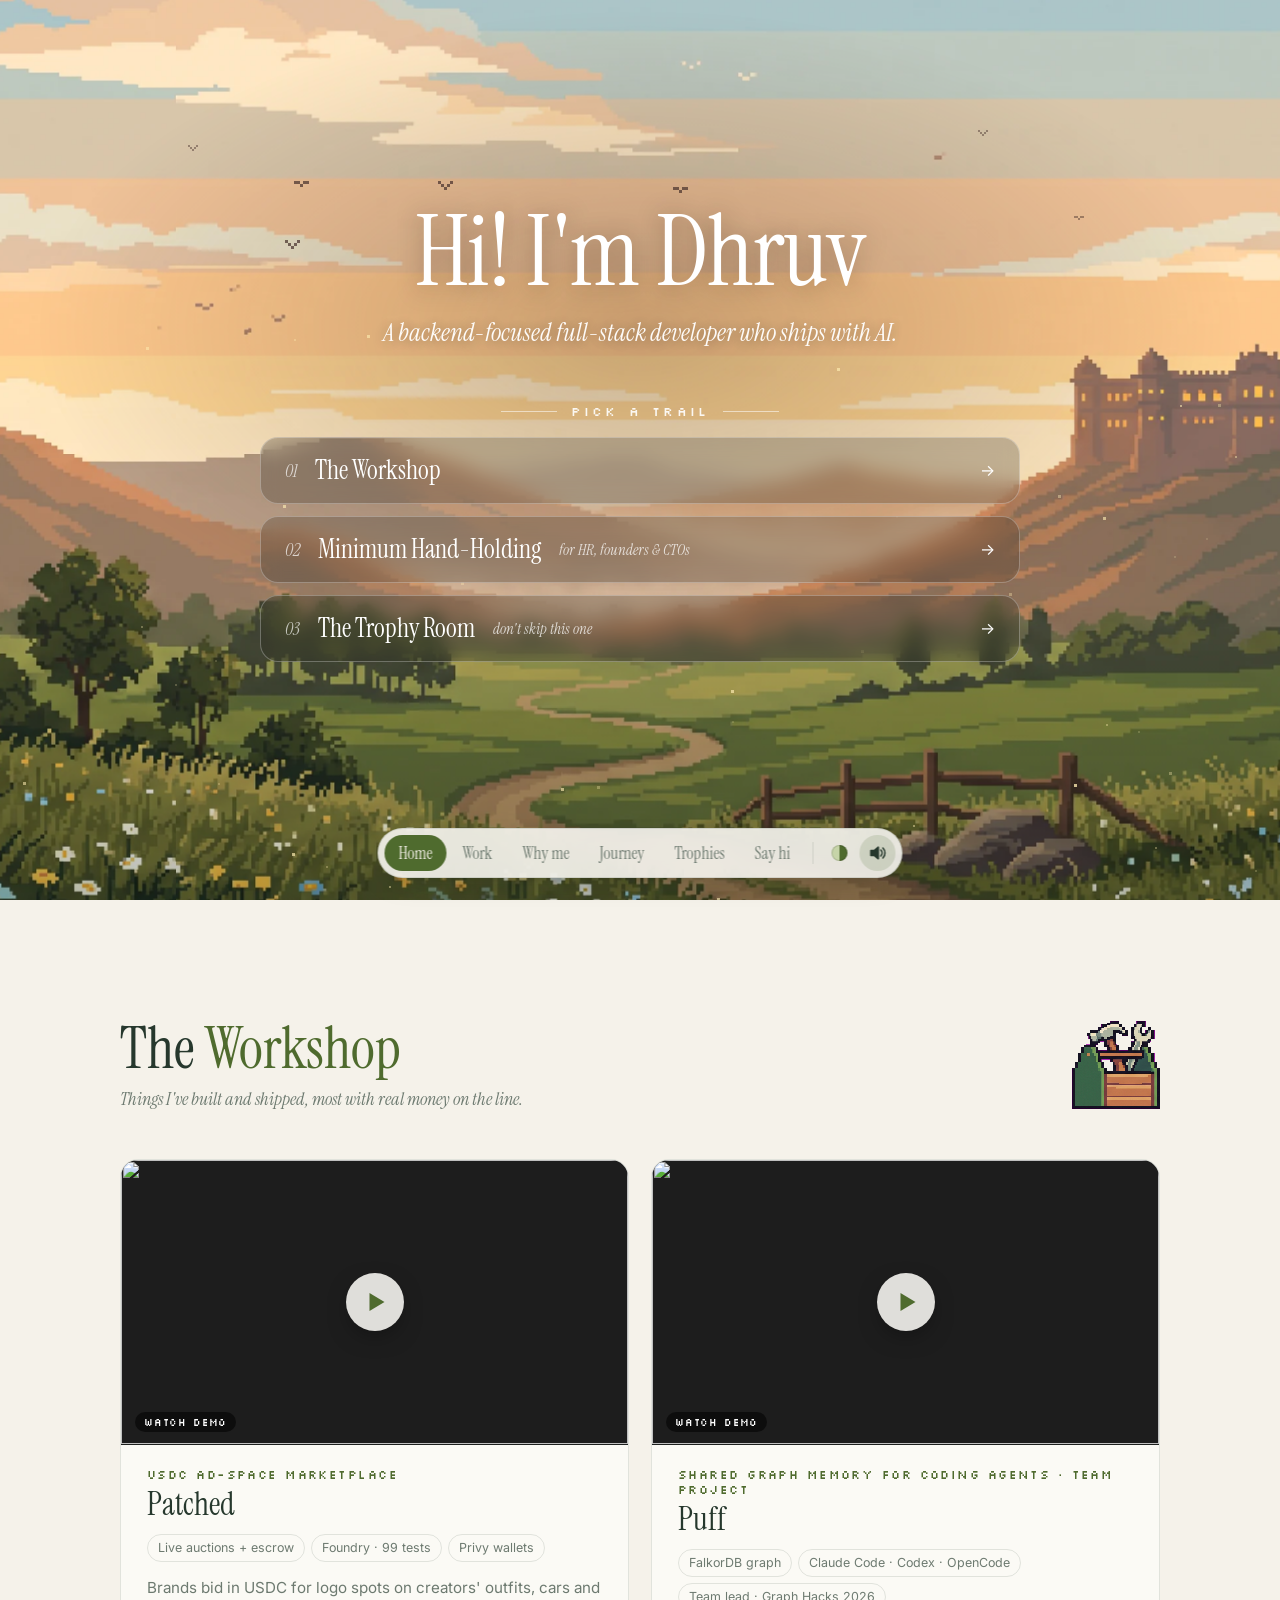
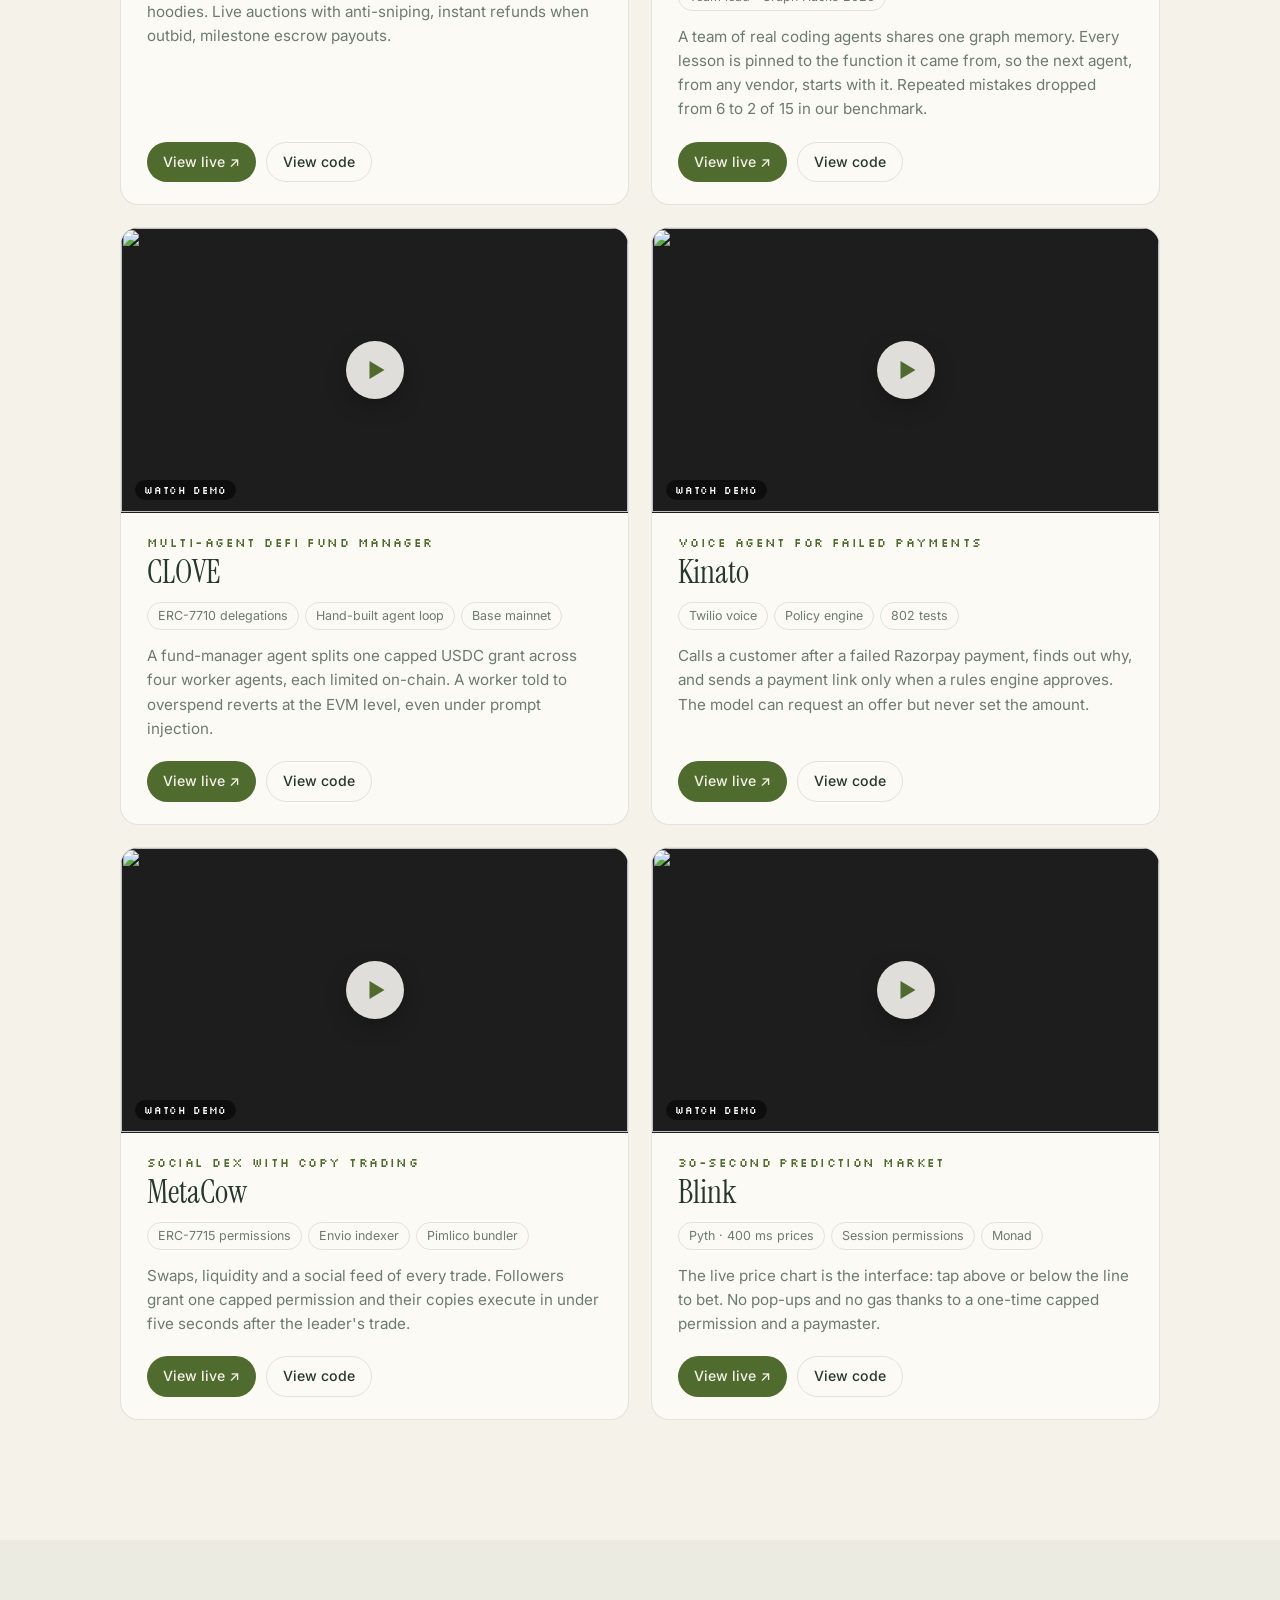
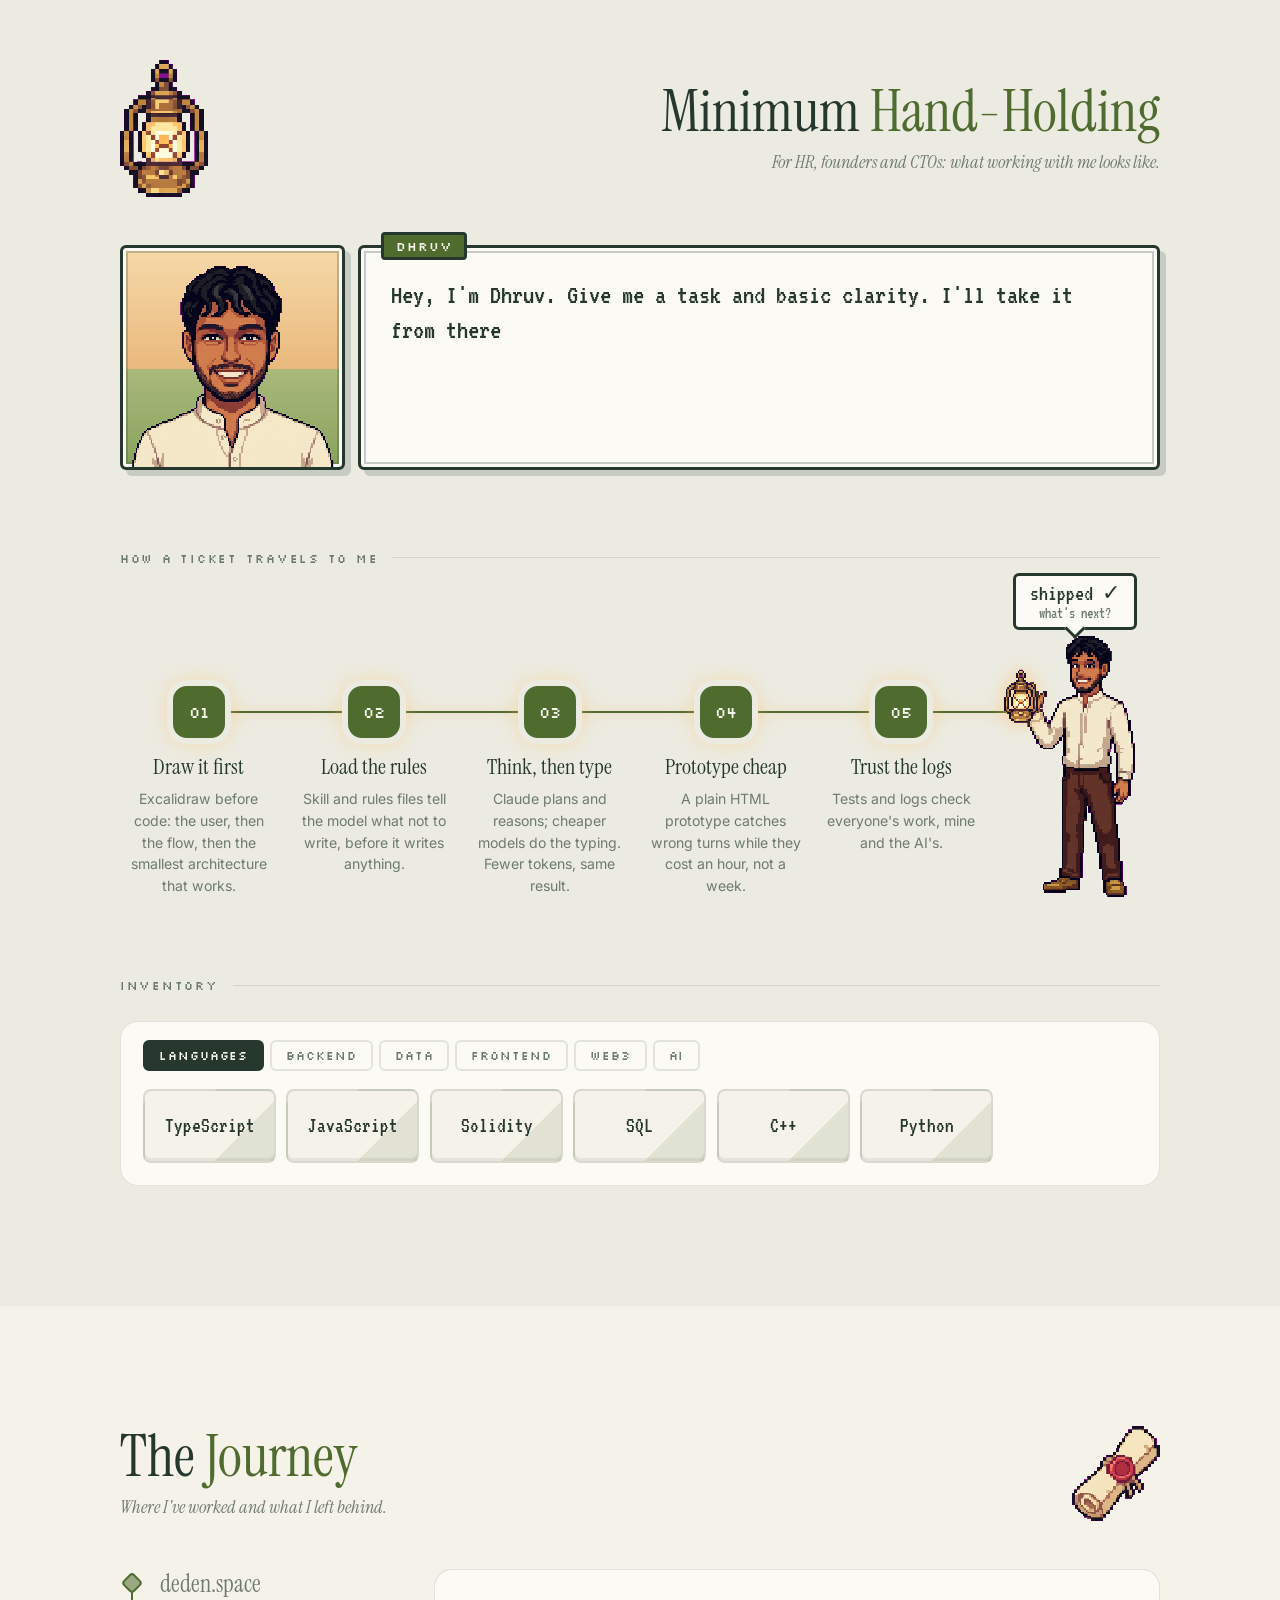
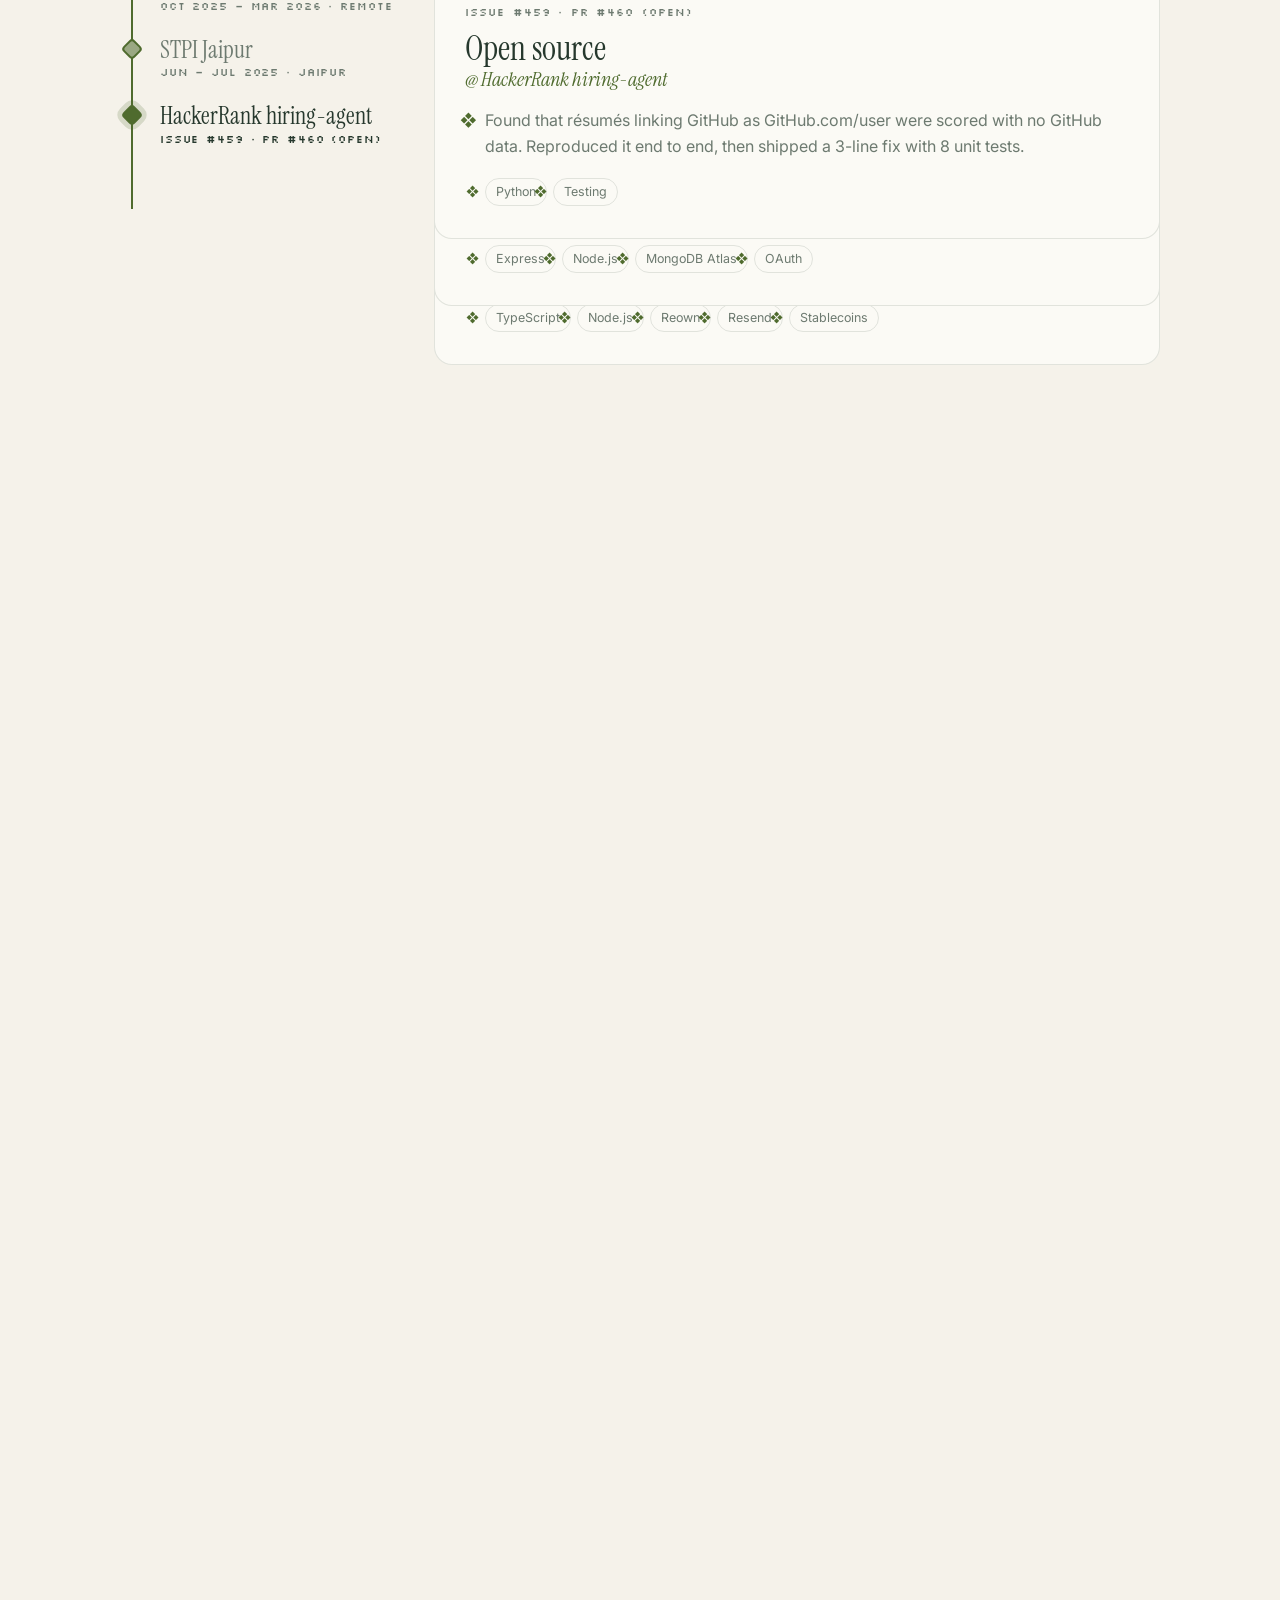
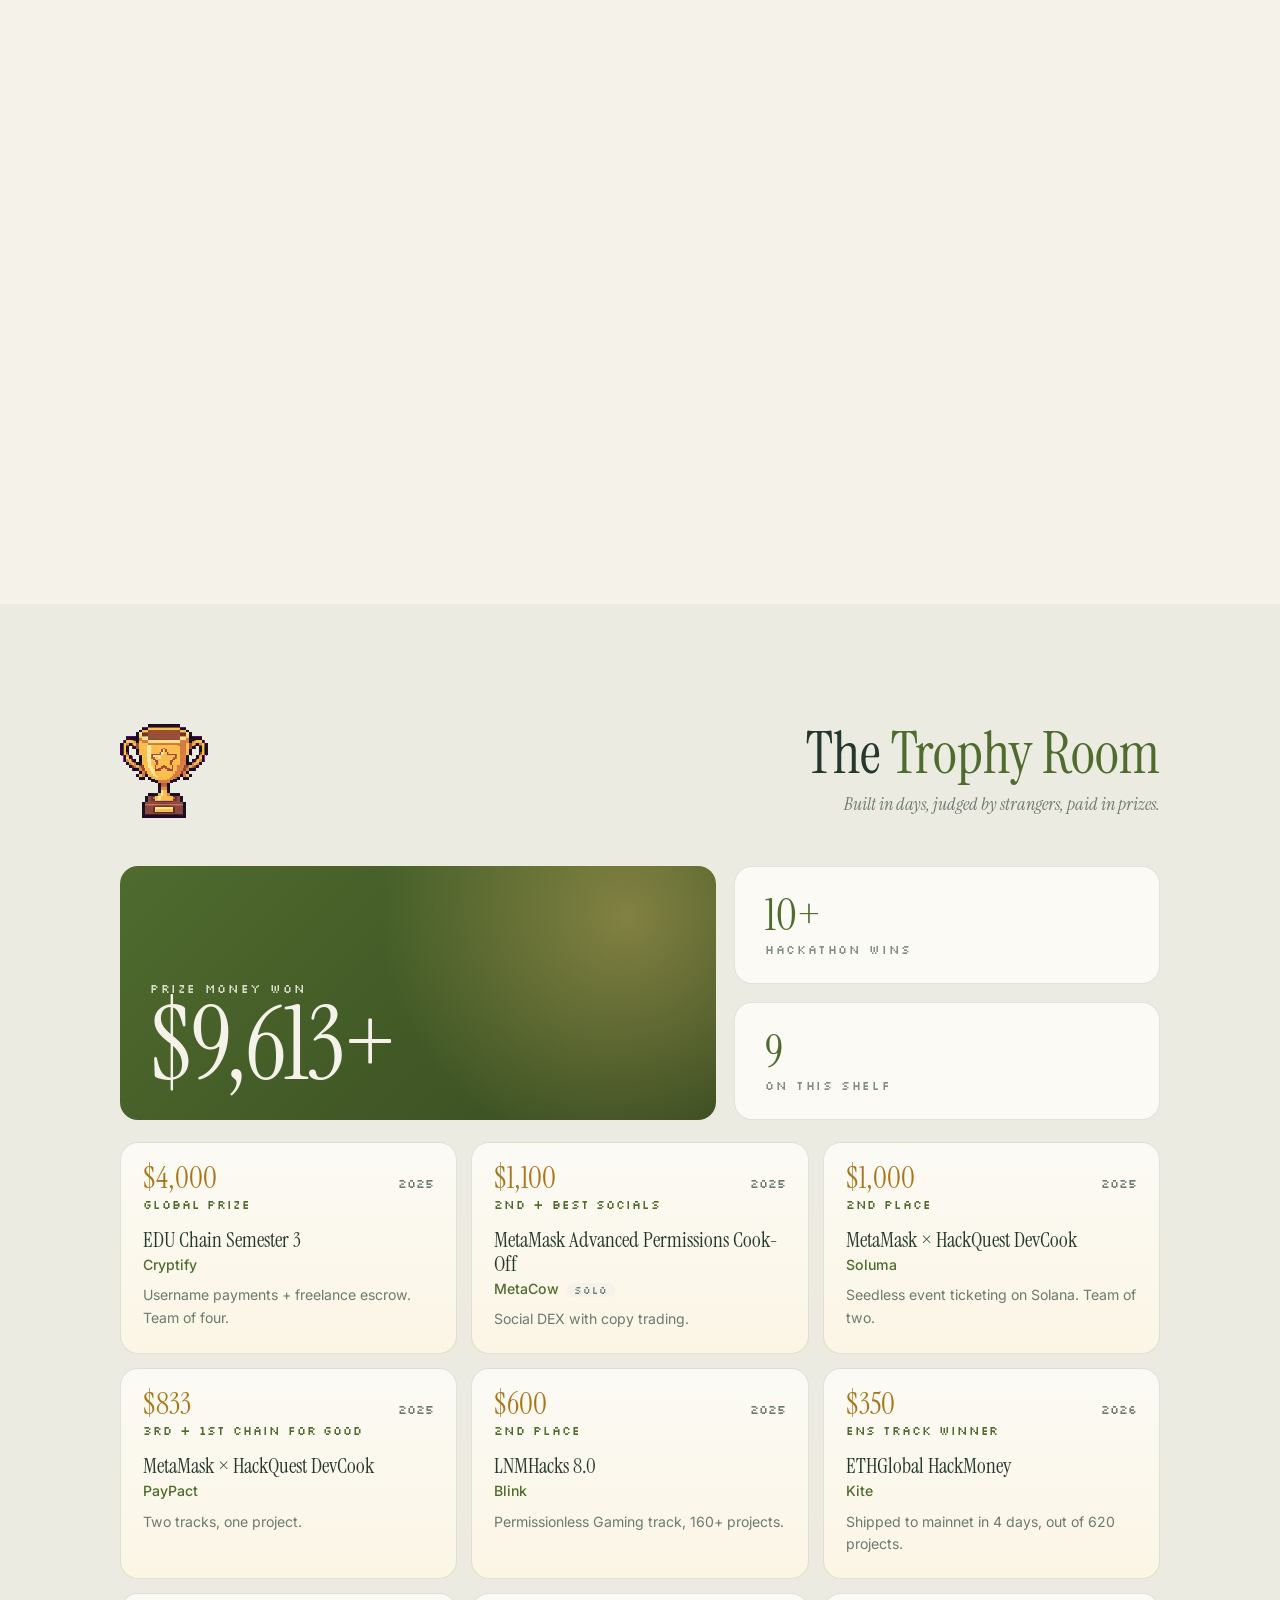
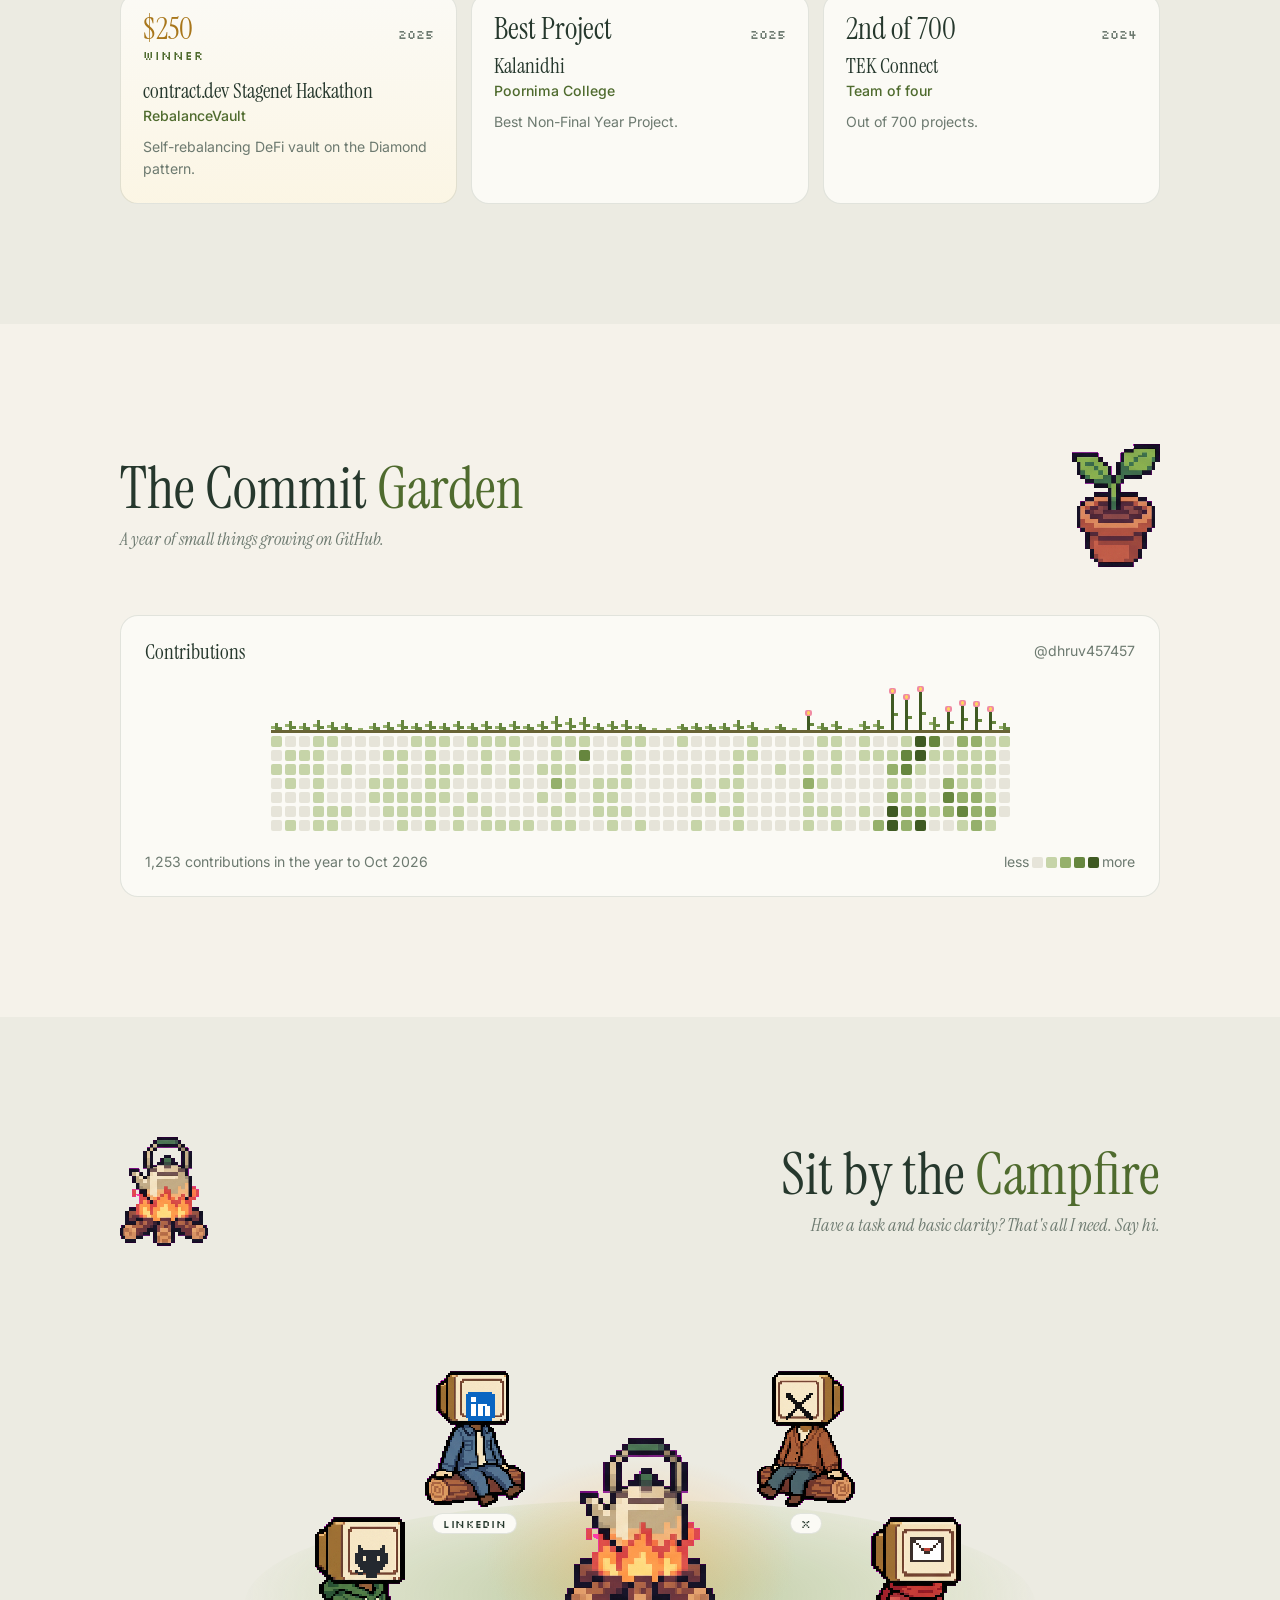
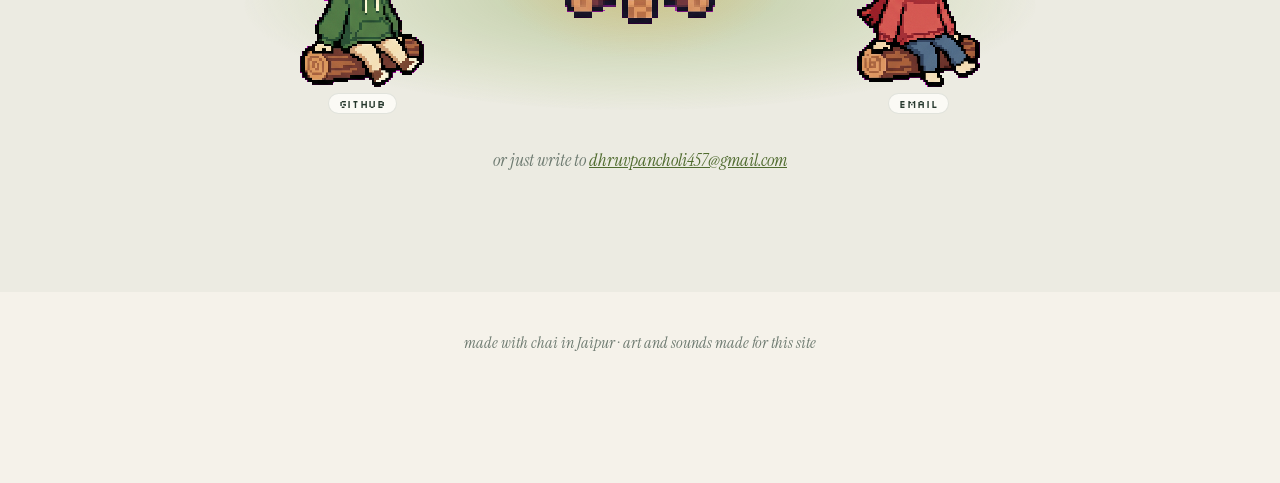
==== site/index.html @ bfba3730 "Add pixel-art portfolio site and asset tools A single-page portfolio in plain HTML, CSS and JS (no b" ====
<!doctype html>
<html lang="en" data-theme="meadow">
<head>
  <meta charset="utf-8">
  <meta name="viewport" content="width=device-width, initial-scale=1">
  <title>Dhruv Pancholi · Full Stack Developer</title>
  <meta name="description" content="Dhruv Pancholi, a backend-focused full-stack developer who ships with AI.">
  <meta name="theme-color" content="#f5f2ea">
  <link rel="icon" type="image/png" href="assets/favicon.png">
  <link rel="apple-touch-icon" href="assets/apple-touch-icon.png">

  <!-- Link previews (LinkedIn, X, WhatsApp, Slack).
       Once the site has its domain, make og:image and og:url full addresses, e.g.
       https://your-domain/assets/og.jpg: LinkedIn and X ignore relative paths. -->
  <meta property="og:type" content="website">
  <meta property="og:title" content="Dhruv Pancholi · Full Stack Developer">
  <meta property="og:description" content="Backend-focused, ships with AI, needs minimum hand-holding. 10+ hackathon wins.">
  <meta property="og:image" content="assets/og.jpg">
  <meta property="og:image:width" content="1200">
  <meta property="og:image:height" content="630">
  <meta property="og:image:alt" content="A pixel-art valley at sunset with a Jaipur hill fort">
  <meta name="twitter:card" content="summary_large_image">
  <meta name="twitter:site" content="@dhruvpanch0li">
  <meta name="twitter:title" content="Dhruv Pancholi · Full Stack Developer">
  <meta name="twitter:description" content="Backend-focused, ships with AI, needs minimum hand-holding. 10+ hackathon wins.">
  <meta name="twitter:image" content="assets/og.jpg">
  <link rel="preconnect" href="https://fonts.googleapis.com">
  <link rel="preconnect" href="https://fonts.gstatic.com" crossorigin>
  <link rel="stylesheet" href="https://fonts.googleapis.com/css2?family=Instrument+Serif:ital@0;1&family=Inter:wght@400;500;600&family=Silkscreen&family=VT323&display=swap">
  <link rel="stylesheet" href="style.css">
</head>
<body>
  <!-- ============ Hero ============ -->
  <header class="hero" id="home">
    <div class="hero-art" id="hero-art"></div>
    <canvas class="pollen" id="pollen" aria-hidden="true"></canvas>
    <div class="hero-inner">
      <h1 class="hero-title">Hi! I'm <span id="hero-name"></span></h1>
      <p class="hero-sub" id="hero-sub"></p>
      <p class="trail-label"><span></span>pick a trail<span></span></p>
      <nav class="trails" aria-label="Sections">
        <a class="trail" href="#workshop"><em>01</em><strong>The Workshop</strong><i aria-hidden="true">→</i></a>
        <a class="trail" href="#lantern"><em>02</em><strong>Minimum Hand-Holding</strong><small>for HR, founders &amp; CTOs</small><i aria-hidden="true">→</i></a>
        <a class="trail" href="#trophies"><em>03</em><strong>The Trophy Room</strong><small>don't skip this one</small><i aria-hidden="true">→</i></a>
      </nav>
    </div>
  </header>

  <main>
    <!-- ============ Projects ============ -->
    <section class="section" id="workshop">
      <div class="section-head">
        <div><h2>The <span>Workshop</span></h2><p>Things I've built and shipped, most with real money on the line.</p></div>
        <img class="pixel-icon" src="assets/icon-toolbox.png" alt="" width="96" height="96">
      </div>
      <div class="projects" id="projects"></div>
    </section>

    <!-- ============ Why me: minimum hand-holding ============ -->
    <section class="section alt" id="lantern">
      <div class="section-head flip">
        <div><h2>Minimum <span>Hand-Holding</span></h2><p>For HR, founders and CTOs: what working with me looks like.</p></div>
        <img class="pixel-icon" src="assets/icon-lantern.png" alt="" width="96" height="96">
      </div>

      <!-- An RPG-style conversation: pick who you are, I answer -->
      <div class="rpg reveal" id="rpg">
        <div class="rpg-portrait"><img src="assets/me-portrait.png" alt="Pixel-art Dhruv, smiling" width="360" height="360"></div>
        <div class="rpg-box" id="rpg-box">
          <span class="rpg-name">Dhruv</span>
          <!-- The visible text types out letter by letter, so screen readers skip it
               and hear the finished line once, from the hidden copy below -->
          <p class="rpg-text" id="rpg-text" aria-hidden="true"></p>
          <p class="sr-only" id="rpg-said" aria-live="polite"></p>
          <div class="rpg-choices" id="rpg-choices" role="group" aria-label="Who's asking?"></div>
          <span class="rpg-next" aria-hidden="true">▼</span>
        </div>
      </div>

      <h3 class="sub-head reveal">How a ticket travels to me</h3>
      <div class="walk reveal" id="trail">
        <div class="walk-path">
          <div class="trail-line"><span class="trail-fill"></span></div>
          <img class="trail-lantern" src="assets/icon-lantern.png" alt="" width="40" height="62">
          <ol class="workflow" id="workflow"></ol>
        </div>
        <div class="walk-end">
          <span class="walk-say">shipped ✓<small>what's next?</small></span>
          <img src="assets/me-full.png" alt="Pixel-art Dhruv waving" width="148" height="320">
        </div>
      </div>

      <h3 class="sub-head reveal">Inventory</h3>
      <div class="inventory card reveal">
        <div class="inv-tabs" id="inv-tabs" role="tablist" aria-label="Skill groups"></div>
        <ul class="inv-grid" id="inv-grid" role="tabpanel"></ul>
      </div>
    </section>

    <!-- ============ Experience ============ -->
    <section class="section" id="journey">
      <div class="section-head">
        <div><h2>The <span>Journey</span></h2><p>Where I've worked and what I left behind.</p></div>
        <img class="pixel-icon" src="assets/icon-map.png" alt="" width="96" height="96">
      </div>
      <div class="jr" id="jr">
        <div class="jr-sticky">
          <div class="jr-rail"><span class="jr-rail-fill"></span></div>
          <div class="jr-steps" id="jr-steps"></div>
          <div class="jr-panels" id="jr-panels"></div>
        </div>
      </div>
    </section>

    <!-- ============ Achievements ============ -->
    <section class="section alt" id="trophies">
      <div class="section-head flip">
        <div><h2>The <span>Trophy Room</span></h2><p>Built in days, judged by strangers, paid in prizes.</p></div>
        <img class="pixel-icon" src="assets/icon-trophy.png" alt="" width="96" height="96">
      </div>

      <div class="loot reveal" id="loot">
        <div class="loot-main">
          <small>prize money won</small>
          <strong>$<span id="loot-total">0</span>+</strong>
        </div>
        <div class="loot-side">
          <div><strong><span id="loot-wins">0</span>+</strong><small>hackathon wins</small></div>
          <div><strong id="loot-shown">0</strong><small>on this shelf</small></div>
        </div>
      </div>

      <ul class="trophies" id="trophy-list"></ul>
    </section>

    <!-- ============ GitHub ============ -->
    <section class="section" id="garden">
      <div class="section-head">
        <div><h2>The Commit <span>Garden</span></h2><p>A year of small things growing on GitHub.</p></div>
        <img class="pixel-icon" src="assets/icon-sprout.png" alt="" width="96" height="96">
      </div>
      <div class="garden card">
        <div class="garden-top">
          <span>Contributions</span>
          <a id="gh-handle" target="_blank" rel="noopener"></a>
        </div>
        <div class="garden-scroll">
          <div class="garden-bed">
            <!-- one little plant per week, as tall as that week's commits -->
            <div class="garden-plants" id="garden-plants" aria-hidden="true"></div>
            <div class="garden-grid" id="garden-grid" role="img" aria-label="GitHub contribution graph"></div>
          </div>
        </div>
        <div class="garden-foot">
          <span id="garden-total">loading the garden…</span>
          <span class="legend">less <i data-l="0"></i><i data-l="1"></i><i data-l="2"></i><i data-l="3"></i><i data-l="4"></i> more</span>
        </div>
      </div>
    </section>

    <!-- ============ Contact ============ -->
    <section class="section alt" id="campfire">
      <div class="section-head flip">
        <div><h2>Sit by the <span>Campfire</span></h2><p>Have a task and basic clarity? That's all I need. Say hi.</p></div>
        <img class="pixel-icon" src="assets/icon-campfire.png" alt="" width="96" height="96">
      </div>
      <div class="camp" id="camp">
        <div class="camp-ground" aria-hidden="true"></div>
        <div class="fire" aria-hidden="true">
          <span class="fire-glow"></span>
          <img src="assets/icon-campfire.png" alt="">
          <span class="ember"></span><span class="ember"></span><span class="ember"></span><span class="ember"></span>
        </div>
      </div>
      <p class="camp-mail">or just write to <a id="mail-link"></a></p>
    </section>

    <footer class="footer">made with chai in Jaipur · art and sounds made for this site</footer>
  </main>

  <!-- ============ Floating pill nav ============ -->
  <nav class="dock" aria-label="Quick navigation">
    <a href="#home" data-sec="home">Home</a>
    <a href="#workshop" data-sec="workshop">Work</a>
    <a href="#lantern" data-sec="lantern">Why me</a>
    <a href="#journey" data-sec="journey">Journey</a>
    <a href="#trophies" data-sec="trophies">Trophies</a>
    <a href="#campfire" data-sec="campfire">Say hi</a>
    <span class="dock-sep"></span>
    <button class="dock-btn theme" id="theme-btn" type="button" aria-label="Change colours"><span></span></button>
    <button class="dock-btn music" id="music-btn" type="button" aria-pressed="true" aria-label="Mute background sound">
      <svg viewBox="0 0 24 24" aria-hidden="true">
        <path class="spk" d="M4 9h4l5-4v14l-5-4H4z"/>
        <path class="wave" d="M16 8.5a5 5 0 0 1 0 7M18.5 6a8.5 8.5 0 0 1 0 12"/>
        <path class="mute" d="M16 9l6 6M22 9l-6 6"/>
      </svg>
    </button>
  </nav>

  <!-- Video player for project demos -->
  <dialog class="player" id="player" aria-label="Project demo video">
    <div class="player-frame"><iframe id="player-iframe" title="Project demo" allow="autoplay; encrypted-media; picture-in-picture" allowfullscreen></iframe></div>
    <form method="dialog"><button class="player-close" aria-label="Close video">close ✕</button></form>
  </dialog>

  <script src="data.js"></script>
  <script src="main.js"></script>
</body>
</html>
---- site/style.css ----
/* ---------- Themes (pick with the swatch in the dock) ---------- */
:root, [data-theme="meadow"] {
  --bg: #f5f2ea;
  --bg-alt: #ecebe2;
  --card: #fbfaf5;
  --ink: #26382d;
  --muted: #6d7a70;
  --accent: #4f6b2e;
  --accent-ink: #f5f2ea;
  --line: rgb(38 56 45 / .12);
  --g0: #e6e4d9; --g1: #c6d4a8; --g2: #95b06b; --g3: #66863e; --g4: #3f5a22;
}
[data-theme="pinkcity"] {
  --bg: #f7f0eb;
  --bg-alt: #f0e4dd;
  --card: #fcf8f5;
  --ink: #3b2a2c;
  --muted: #86706f;
  --accent: #b9566c;
  --accent-ink: #fbf3ef;
  --line: rgb(59 42 44 / .12);
  --g0: #ece0da; --g1: #ebbcc4; --g2: #d98a99; --g3: #b9566c; --g4: #7f3445;
}
[data-theme="lake"] {
  --bg: #f1f3ef;
  --bg-alt: #e4e9e6;
  --card: #f9fbf9;
  --ink: #21323a;
  --muted: #687880;
  --accent: #2f6f86;
  --accent-ink: #eef4f5;
  --line: rgb(33 50 58 / .12);
  --g0: #dde4e2; --g1: #b5d3d9; --g2: #7fb1bd; --g3: #43879a; --g4: #24576a;
}

:root {
  --serif: "Instrument Serif", Georgia, serif;
  --sans: "Inter", system-ui, sans-serif;
  --pixel: "Silkscreen", ui-monospace, monospace;
  --radius: 18px;
}

* { box-sizing: border-box; }
html { scroll-behavior: smooth; }
body {
  margin: 0;
  background: var(--bg);
  color: var(--ink);
  font-family: var(--sans);
  font-size: 16px;
  line-height: 1.6;
  transition: background .5s, color .5s;
}
a { color: inherit; }
img.pixel-icon, .hero-art { image-rendering: pixelated; }
:focus-visible { outline: 2px solid var(--accent); outline-offset: 3px; border-radius: 6px; }
/* Read by screen readers, invisible on screen */
.sr-only { position: absolute; width: 1px; height: 1px; margin: -1px; padding: 0; overflow: hidden; clip: rect(0 0 0 0); white-space: nowrap; border: 0; }

/* ---------- Hero ---------- */
.hero {
  position: relative;
  min-height: 100svh;
  display: grid;
  place-items: center;
  overflow: hidden;
  color: #fff;
}
.hero-art {
  position: absolute;
  inset: -4%;
  background: url("assets/hero.webp") center 60% / cover no-repeat;
  transform: scale(1.04);
  will-change: transform;
}
.hero-art::after { /* soft wash so the words read over the sky */
  content: "";
  position: absolute;
  inset: 0;
  background:
    radial-gradient(ellipse 60% 45% at 50% 38%, rgb(60 40 30 / .28), transparent 70%),
    linear-gradient(transparent 65%, rgb(20 30 20 / .35));
}
.pollen { position: absolute; inset: 0; width: 100%; height: 100%; pointer-events: none; }
.hero-inner {
  position: relative;
  width: min(760px, calc(100% - 32px));
  padding: 12vh 0 16vh;
  text-align: center;
}
.hero-title {
  margin: 0;
  font: 400 clamp(3rem, 8vw, 6.2rem)/1 var(--serif);
  letter-spacing: -.01em;
  text-shadow: 0 2px 24px rgb(40 25 15 / .35);
}
.hero-sub {
  margin: .6em 0 0;
  font: italic 400 clamp(1.15rem, 2.2vw, 1.55rem) var(--serif);
  opacity: .95;
  text-shadow: 0 1px 14px rgb(40 25 15 / .4);
}
.trail-label {
  display: flex;
  align-items: center;
  justify-content: center;
  gap: 14px;
  margin: 6vh 0 18px;
  font: 400 .8rem var(--pixel);
  letter-spacing: .25em;
  text-transform: uppercase;
  opacity: .9;
}
.trail-label span { width: 56px; height: 1px; background: rgb(255 255 255 / .6); }
.trails { display: grid; gap: 12px; }
.trail {
  position: relative;
  display: flex;
  align-items: center;
  gap: 18px;
  padding: 16px 24px;
  border: 1px solid rgb(255 255 255 / .28);
  border-radius: var(--radius);
  background: rgb(30 30 25 / .22);
  backdrop-filter: blur(10px);
  -webkit-backdrop-filter: blur(10px);
  text-decoration: none;
  text-align: left;
  transition: background .25s, transform .25s, border-color .25s;
}
.trail em { font: italic 1.1rem var(--serif); opacity: .7; }
.trail strong { font: 400 1.6rem var(--serif); }
.trail small { font: italic .95rem var(--serif); opacity: .75; }
.trail i { margin-left: auto; font-style: normal; transition: transform .25s; }
.trail:hover { background: rgb(30 30 25 / .34); border-color: rgb(255 255 255 / .5); transform: translateY(-2px); }
.trail:hover i { transform: translateX(4px); }

/* ---------- Sections ---------- */
main { position: relative; }
.section { padding: 120px max(24px, calc((100% - 1040px) / 2)); }
.section.alt { background: var(--bg-alt); transition: background .5s; }
.section-head {
  display: flex;
  align-items: center;
  justify-content: space-between;
  gap: 24px;
  margin-bottom: 48px;
}
.section-head.flip { flex-direction: row-reverse; text-align: right; }
.section-head h2 { margin: 0; font: 400 clamp(2.4rem, 5vw, 3.6rem)/1 var(--serif); }
.section-head h2 span { color: var(--accent); transition: color .5s; }
.section-head p { margin: .5em 0 0; font: italic 1.15rem var(--serif); color: var(--muted); }
.pixel-icon { width: 88px; height: auto; flex: none; animation: bob 3.5s ease-in-out infinite; }
@keyframes bob { 50% { transform: translateY(-6px); } }

.card {
  background: var(--card);
  border: 1px solid var(--line);
  border-radius: var(--radius);
  transition: background .5s, border-color .5s;
}

/* Reveal on scroll */
.reveal { opacity: 0; transform: translateY(18px); transition: opacity .7s ease, transform .7s ease; }
.reveal.in { opacity: 1; transform: none; }

/* ---------- Projects ---------- */
.projects { display: grid; grid-template-columns: repeat(2, 1fr); gap: 22px; }
.project { display: flex; flex-direction: column; overflow: hidden; transition: transform .3s, box-shadow .3s, background .5s; }
.project-body { display: flex; flex-direction: column; flex: 1; padding: 22px 26px 22px; }
.thumb {
  position: relative;
  display: block;
  aspect-ratio: 16 / 9;
  padding: 0;
  border: 0;
  border-bottom: 1px solid var(--line);
  background: #1d1d1d;
  overflow: hidden;
  cursor: pointer;
}
.thumb img { width: 100%; height: 100%; object-fit: cover; display: block; transition: transform .6s ease, filter .4s; }
.thumb:hover img { transform: scale(1.04); filter: brightness(.85); }
.thumb .play {
  position: absolute;
  left: 50%;
  top: 50%;
  width: 58px;
  height: 58px;
  border-radius: 50%;
  background: color-mix(in srgb, var(--card) 88%, transparent);
  backdrop-filter: blur(6px);
  transform: translate(-50%, -50%);
  box-shadow: 0 8px 24px -8px rgb(0 0 0 / .5);
  transition: transform .3s;
}
.thumb .play::after { /* triangle */
  content: "";
  position: absolute;
  left: 54%;
  top: 50%;
  border-style: solid;
  border-width: 9px 0 9px 15px;
  border-color: transparent transparent transparent var(--accent);
  transform: translate(-50%, -50%);
}
.thumb:hover .play { transform: translate(-50%, -50%) scale(1.08); }
.thumb .watch {
  position: absolute;
  left: 14px;
  bottom: 12px;
  padding: 3px 9px;
  border-radius: 999px;
  background: rgb(0 0 0 / .55);
  color: #fff;
  font: 400 .65rem var(--pixel);
  letter-spacing: .08em;
}

/* Demo video player */
.player {
  width: min(960px, calc(100% - 32px));
  padding: 0;
  border: 0;
  background: none;
  overflow: visible;
}
.player::backdrop { background: rgb(15 20 15 / .7); backdrop-filter: blur(4px); }
.player-frame { aspect-ratio: 16 / 9; border-radius: var(--radius); overflow: hidden; background: #000; box-shadow: 0 30px 80px -20px rgb(0 0 0 / .6); }
.player-frame iframe { width: 100%; height: 100%; border: 0; display: block; }
.player form { display: flex; justify-content: center; margin-top: 14px; }
.player-close {
  padding: 8px 18px;
  border: 0;
  border-radius: 999px;
  background: var(--card);
  color: var(--ink);
  font: 400 1.05rem var(--serif);
  cursor: pointer;
}
.project:hover { transform: translateY(-4px); box-shadow: 0 18px 40px -24px rgb(30 40 30 / .35); }
.project .kind { font: 400 .75rem var(--pixel); letter-spacing: .12em; text-transform: uppercase; color: var(--accent); }
.project h3 { margin: 6px 0 12px; font: 400 2rem/1.05 var(--serif); }
.chips { display: flex; flex-wrap: wrap; gap: 6px; margin: 0 0 14px; padding: 0; list-style: none; }
.chips li {
  padding: 3px 10px;
  border: 1px solid var(--line);
  border-radius: 999px;
  font-size: .78rem;
  color: var(--muted);
}
.project p { margin: 0 0 20px; color: var(--muted); font-size: .95rem; }
.project .actions { display: flex; gap: 10px; margin-top: auto; }
.btn {
  display: inline-flex;
  align-items: center;
  gap: 6px;
  padding: 8px 16px;
  border-radius: 999px;
  font-size: .88rem;
  font-weight: 500;
  text-decoration: none;
  transition: transform .2s, background .3s, color .3s;
}
.btn.solid { background: var(--accent); color: var(--accent-ink); }
.btn.ghost { border: 1px solid var(--line); }
.btn:hover { transform: translateY(-1px); }

/* ---------- Journey: pinned, scroll moves through the stops ---------- */
.jr { position: relative; height: calc(var(--n, 3) * 55vh + 70vh); }
.jr-sticky {
  position: sticky;
  top: 14vh;
  display: grid;
  grid-template-columns: 280px 1fr;
  gap: 34px;
  align-items: start;
}
.jr-rail { position: absolute; left: 11px; top: 14px; width: 2px; height: calc(var(--n, 3) * 92px - 50px); background: var(--line); }
.jr-rail-fill { position: absolute; inset: 0 0 auto 0; height: calc(var(--jp, 0) * 100%); background: var(--accent); }
.jr-steps { display: grid; gap: 22px; }
.jr-step {
  position: relative;
  display: grid;
  gap: 2px;
  padding: 2px 0 0 40px;
  border: 0;
  background: none;
  color: var(--muted);
  text-align: left;
  cursor: pointer;
  transition: color .4s;
}
.jr-step b { font: 400 1.5rem/1.1 var(--serif); }
.jr-step small { font: 400 .68rem var(--pixel); letter-spacing: .08em; text-transform: uppercase; }
.jr-dot {
  position: absolute;
  left: 4px;
  top: 6px;
  width: 16px;
  height: 16px;
  border: 2px solid color-mix(in srgb, var(--accent) 45%, transparent);
  border-radius: 4px;
  background: var(--bg);
  transform: rotate(45deg);
  transition: background .4s, border-color .4s, box-shadow .4s;
}
.jr-step.past .jr-dot { background: color-mix(in srgb, var(--accent) 55%, var(--bg)); border-color: var(--accent); }
.jr-step.on { color: var(--ink); }
.jr-step.on .jr-dot { background: var(--accent); border-color: var(--accent); box-shadow: 0 0 0 5px color-mix(in srgb, var(--accent) 18%, transparent); }
.jr-panels { display: grid; } /* panels stack in one cell, so the box never resizes while switching */
.jr-panel {
  grid-area: 1 / 1;
  align-self: start; /* a short panel stays short; the cell keeps the tallest one's height */
  padding: 28px 30px 24px;
  opacity: 0;
  visibility: hidden;
  transform: translateY(14px);
  transition: opacity .45s ease, transform .55s cubic-bezier(.2, .8, .2, 1), visibility 0s .45s;
}
.jr-panel.on { opacity: 1; visibility: visible; transform: none; transition: opacity .45s ease, transform .55s cubic-bezier(.2, .8, .2, 1), visibility 0s; }
.jr-meta { font: 400 .7rem var(--pixel); letter-spacing: .1em; text-transform: uppercase; color: var(--muted); }
.jr-panel h3 { margin: 8px 0 0; font: 400 2.1rem/1.05 var(--serif); }
.jr-panel .at { display: block; margin-bottom: 16px; font: italic 1.25rem var(--serif); color: var(--accent); }
.jr-panel ul { margin: 0 0 18px; padding: 0 0 0 20px; color: var(--muted); }
.jr-panel li { margin-bottom: 8px; }
.jr-panel li::marker { content: "❖  "; color: var(--accent); }
.jr-panel .chips { margin: 0; }

/* ---------- Minimum hand-holding: an RPG dialogue ---------- */
.rpg {
  display: grid;
  grid-template-columns: 220px 1fr;
  gap: 18px;
  align-items: stretch;
  margin-bottom: 80px;
}
.rpg-portrait, .rpg-box {
  position: relative;
  border: 3px solid var(--ink);
  border-radius: 6px;
  box-shadow: inset 0 0 0 3px var(--card), inset 0 0 0 5px color-mix(in srgb, var(--ink) 25%, transparent), 6px 6px 0 color-mix(in srgb, var(--ink) 18%, transparent);
}
.rpg-portrait {
  overflow: hidden;
  background: linear-gradient(#f6d9a8, #e9b97d 55%, #a9b97a 55.5%, #8aa25e);
  aspect-ratio: 1;
}
.rpg-portrait img { position: absolute; left: 50%; bottom: -2px; width: 92%; height: auto; transform: translateX(-50%); image-rendering: pixelated; }
.rpg-box {
  display: flex;
  flex-direction: column;
  gap: 14px;
  padding: 30px 30px 24px;
  background: var(--card);
  cursor: default;
}
.rpg-name {
  position: absolute;
  top: -16px;
  left: 20px;
  padding: 3px 12px;
  border: 3px solid var(--ink);
  border-radius: 4px;
  background: var(--accent);
  color: var(--accent-ink);
  font: 400 .8rem var(--pixel);
  letter-spacing: .08em;
  text-transform: uppercase;
}
.rpg-text { margin: 0; min-height: 4.4em; font: 400 1.75rem/1.25 "VT323", var(--pixel), monospace; color: var(--ink); }
.rpg-choices { display: flex; flex-wrap: wrap; gap: 8px 22px; opacity: 0; transform: translateY(6px); transition: opacity .4s, transform .4s; pointer-events: none; }
.rpg.ask .rpg-choices { opacity: 1; transform: none; pointer-events: auto; }
.rpg-choices button {
  position: relative;
  padding: 2px 0 2px 22px;
  border: 0;
  background: none;
  color: var(--muted);
  font: 400 1.45rem "VT323", var(--pixel), monospace;
  cursor: pointer;
}
.rpg-choices button::before { content: "▶"; position: absolute; left: 0; top: 50%; font-size: .8em; color: var(--accent); opacity: 0; transform: translateY(-50%); }
.rpg-choices button:hover, .rpg-choices button:focus-visible, .rpg-choices button.picked { color: var(--ink); }
.rpg-choices button:hover::before, .rpg-choices button:focus-visible::before, .rpg-choices button.picked::before { opacity: 1; animation: nudge .8s steps(2, jump-none) infinite; }
@keyframes nudge { 50% { transform: translate(3px, -50%); } }
.rpg-next { position: absolute; right: 18px; bottom: 12px; color: var(--accent); font-size: .8rem; opacity: 0; }
.rpg-box.done .rpg-next { opacity: 1; animation: bob 1s steps(2, jump-none) infinite; }

.sub-head {
  display: flex;
  align-items: center;
  gap: 14px;
  margin: 0 0 28px;
  font: 400 .78rem var(--pixel);
  letter-spacing: .14em;
  text-transform: uppercase;
  color: var(--muted);
}
.sub-head::after { content: ""; flex: 1; height: 1px; background: var(--line); }

/* ---------- The trail: a lantern walks it as you scroll, and finds me at the end ---------- */
.walk {
  --p: 0;
  display: grid;
  grid-template-columns: 1fr 170px;
  align-items: end;
  gap: 10px;
  margin: 70px 0 80px;
}
.walk-path { position: relative; padding-top: 6px; }
.trail-line {
  position: absolute;
  left: 9%;
  right: -60px;
  top: 31px;
  height: 2px;
  background: repeating-linear-gradient(90deg, color-mix(in srgb, var(--accent) 35%, transparent) 0 8px, transparent 8px 14px);
}
.trail-fill { position: absolute; inset: 0 auto 0 0; width: 0; background: var(--accent); box-shadow: 0 0 12px rgb(255 197 107 / .7); } /* sized by JS to follow the lantern */
.trail-lantern {
  position: absolute;
  left: 0; /* left/top set by JS: the lantern rides the line */
  top: 0;
  width: 34px;
  height: auto;
  image-rendering: pixelated;
  transform: translate(-50%, -80%);
  animation: sway 1.6s ease-in-out infinite;
  filter: drop-shadow(0 0 10px rgb(255 190 90 / .7));
  z-index: 2;
}
.workflow {
  position: relative;
  display: grid;
  grid-template-columns: repeat(5, 1fr);
  gap: 18px;
  margin: 0;
  padding: 0;
  list-style: none;
}
.workflow li { position: relative; text-align: center; padding: 0 2px; opacity: .45; transition: opacity .5s; }
.workflow li.lit { opacity: 1; }
.workflow .node {
  position: relative;
  display: grid;
  place-items: center;
  width: 52px;
  height: 52px;
  margin: 0 auto 18px;
  border: 2px solid color-mix(in srgb, var(--accent) 40%, transparent);
  border-radius: 14px;
  background: var(--card);
  color: var(--muted);
  font: 400 .95rem var(--pixel);
  box-shadow: 0 0 0 6px var(--bg-alt);
  transition: background .4s, color .4s, border-color .4s, box-shadow .4s;
}
.workflow li.lit .node {
  border-color: var(--accent);
  background: var(--accent);
  color: var(--accent-ink);
  box-shadow: 0 0 0 6px var(--bg-alt), 0 0 22px 2px rgb(255 190 90 / .55);
}
.workflow b { display: block; font: 400 1.35rem/1.1 var(--serif); margin-bottom: 8px; }
.workflow span:not(.node) { display: block; font-size: .88rem; color: var(--muted); line-height: 1.55; }

@keyframes sway { 50% { rotate: 6deg; } }
.walk-end { position: relative; display: grid; justify-items: center; }
.walk-end img { width: 120px; height: auto; image-rendering: pixelated; transform-origin: 50% 100%; transition: transform .4s; }
.walk.done .walk-end img { animation: hop .9s cubic-bezier(.3, 1.6, .5, 1) 1; }
@keyframes hop { 40% { transform: translateY(-14px); } }
.walk-say {
  position: absolute;
  bottom: calc(100% + 6px);
  left: 50%;
  display: grid;
  padding: 6px 14px;
  border: 3px solid var(--ink);
  border-radius: 6px;
  background: var(--card);
  font: 400 1.4rem/1 "VT323", var(--pixel), monospace;
  white-space: nowrap;
  text-align: center;
  opacity: 0;
  transform: translate(-50%, 8px) scale(.9);
  transition: opacity .3s, transform .4s cubic-bezier(.3, 1.6, .5, 1);
}
.walk-say small { font-size: 1rem; color: var(--muted); }
.walk-say::after { content: ""; position: absolute; left: 50%; bottom: -9px; width: 12px; height: 12px; background: var(--card); border: 3px solid var(--ink); border-width: 0 3px 3px 0; transform: translateX(-50%) rotate(45deg); }
.walk.done .walk-say { opacity: 1; transform: translate(-50%, 0); }

/* ---------- Inventory: a game-style bag of skills ---------- */
.inventory { padding: 18px 22px 22px; }
.inv-tabs { display: flex; flex-wrap: wrap; gap: 6px; margin-bottom: 18px; }
.inv-tabs button {
  padding: 6px 14px;
  border: 2px solid var(--line);
  border-radius: 6px;
  background: transparent;
  color: var(--muted);
  font: 400 .72rem var(--pixel);
  letter-spacing: .08em;
  text-transform: uppercase;
  cursor: pointer;
  transition: background .2s, color .2s, border-color .2s;
}
.inv-tabs button:hover { color: var(--ink); }
.inv-tabs button[aria-selected="true"] { background: var(--ink); border-color: var(--ink); color: var(--bg); }
.inv-grid { display: grid; grid-template-columns: repeat(auto-fill, minmax(118px, 1fr)); gap: 10px; margin: 0; padding: 0; list-style: none; }
.slot {
  display: grid;
  place-items: center;
  min-height: 74px;
  padding: 10px;
  border: 2px solid color-mix(in srgb, var(--ink) 14%, transparent);
  border-radius: 8px;
  background:
    linear-gradient(135deg, transparent 0 70%, color-mix(in srgb, var(--accent) 12%, transparent) 70%),
    var(--bg);
  box-shadow: inset 0 -3px 0 color-mix(in srgb, var(--ink) 8%, transparent);
  font: 400 1.35rem/1 "VT323", var(--pixel), monospace;
  text-align: center;
  animation: slotIn .35s ease both;
  transition: transform .2s, border-color .2s;
}
.slot:hover { transform: translateY(-3px); border-color: var(--accent); }
@keyframes slotIn { from { opacity: 0; transform: scale(.85); } }

/* ---------- Trophy room: the loot, then the shelf ---------- */
.loot { display: grid; grid-template-columns: 1.4fr 1fr; gap: 18px; margin-bottom: 22px; }
.loot-main, .loot-side > div { border-radius: var(--radius); padding: 26px 30px; }
.loot-main {
  position: relative;
  display: grid;
  align-content: end;
  min-height: 190px;
  background:
    radial-gradient(circle at 85% 20%, rgb(255 210 120 / .35), transparent 45%),
    linear-gradient(135deg, var(--accent), color-mix(in srgb, var(--accent) 70%, #000));
  color: var(--accent-ink);
  overflow: hidden;
}
.loot-main small, .loot-side small { font: 400 .72rem var(--pixel); letter-spacing: .14em; text-transform: uppercase; opacity: .85; }
.loot-main strong { font: 400 clamp(3.6rem, 9vw, 6.4rem)/.95 var(--serif); letter-spacing: -.02em; font-variant-numeric: tabular-nums; }
.loot-side { display: grid; gap: 18px; }
.loot-side > div { display: grid; align-content: center; background: var(--card); border: 1px solid var(--line); }
.loot-side strong { font: 400 2.8rem/1 var(--serif); color: var(--accent); }
.loot-side small { color: var(--muted); margin-top: 4px; }
.loot.rain .loot-main::after { /* a little shower of pixel coins */
  content: "";
  position: absolute;
  inset: 0;
  background-image:
    radial-gradient(circle, #ffd56b 3px, transparent 3.5px),
    radial-gradient(circle, #ffe9a8 2px, transparent 2.5px);
  background-size: 90px 90px, 60px 60px;
  background-position: 10px -40px, 40px -60px;
  animation: coins 1.8s ease-in forwards;
  pointer-events: none;
}
@keyframes coins { to { background-position: 10px 260px, 40px 300px; opacity: 0; } }

.trophies { margin: 0; padding: 0; list-style: none; display: grid; grid-template-columns: repeat(3, 1fr); gap: 14px; }
.trophy {
  display: flex;
  flex-direction: column;
  padding: 20px 22px 22px;
  transition: transform .3s, box-shadow .3s, background .5s;
}
.trophy:hover { transform: translateY(-4px); box-shadow: 0 16px 34px -22px rgb(30 40 30 / .45); }
.trophy-top { display: flex; justify-content: space-between; align-items: baseline; gap: 10px; margin-bottom: 4px; }
.trophy .prize { font: 400 1.9rem/1 var(--serif); color: var(--ink); }
.trophy.paid .prize { color: #a8761a; }
.trophy .yr { font: 400 .72rem var(--pixel); color: var(--muted); }
.trophy .place { font: 400 .72rem var(--pixel); letter-spacing: .08em; text-transform: uppercase; color: var(--accent); margin-bottom: 10px; }
.trophy b { font: 400 1.3rem/1.15 var(--serif); margin-top: 6px; }
.trophy .proj { margin-top: 2px; font-size: .88rem; color: var(--accent); font-weight: 500; }
.trophy .solo { margin-left: 8px; padding: 1px 7px; border-radius: 999px; background: var(--bg); color: var(--muted); font: 400 .62rem var(--pixel); font-style: normal; letter-spacing: .08em; text-transform: uppercase; }
.trophy p { margin: 8px 0 0; font-size: .88rem; color: var(--muted); }
.trophy.paid { background: linear-gradient(var(--card), color-mix(in srgb, #ffd56b 12%, var(--card))); }

/* ---------- GitHub garden ---------- */
.garden { padding: 22px 24px; }
.garden-top, .garden-foot { display: flex; justify-content: space-between; align-items: center; gap: 12px; font-size: .88rem; }
.garden-top span { font: 400 1.3rem var(--serif); }
.garden-top a { color: var(--muted); text-decoration: none; }
.garden-scroll { overflow-x: auto; margin: 16px 0; padding-bottom: 4px; }
.garden-bed { width: max-content; margin: 0 auto; }
.garden-plants {
  display: grid;
  grid-auto-flow: column;
  grid-auto-columns: 11px;
  gap: 3px;
  align-items: end;
  height: 52px;
  margin-bottom: 3px;
  border-bottom: 3px solid color-mix(in srgb, var(--g4) 45%, #8a6a45);
}
.garden-plants i { position: relative; justify-self: center; width: 3px; height: 0; background: var(--g3); transition: height .9s steps(6, end); }
#garden.grow .garden-plants i { height: var(--h, 0px); }
.garden-plants i::before, .garden-plants i::after { /* two pixel leaves */
  content: "";
  position: absolute;
  top: 35%;
  width: 4px;
  height: 3px;
  background: var(--g2);
  opacity: 0;
  transition: opacity .3s .6s;
}
.garden-plants i::before { right: 3px; }
.garden-plants i::after { left: 3px; top: 55%; background: var(--g3); }
#garden.grow .garden-plants i::before, #garden.grow .garden-plants i::after { opacity: 1; }
.garden-plants i.bloom { background: var(--g4); }
.garden-plants i.bloom::before { /* a flower on the best weeks */
  top: -4px;
  right: -2px;
  width: 7px;
  height: 6px;
  background: radial-gradient(circle, #ffd25e 1.5px, #f08aa3 2px);
  border-radius: 2px;
}
.garden-plants i.tuft { width: 5px; height: 0; background: none; border-bottom: 2px solid var(--g2); transition: none; }
.garden-plants i.tuft::before, .garden-plants i.tuft::after { display: none; }
/* the sprout in the heading grows up out of its pot */
#garden.grow .pixel-icon { animation: sprout 1s steps(5, end) 1, bob 3.5s ease-in-out 1s infinite; transform-origin: 50% 100%; }
@keyframes sprout { from { transform: scaleY(.25); } }
.garden-grid { display: grid; grid-auto-flow: column; grid-template-rows: repeat(7, 11px); grid-auto-columns: 11px; gap: 3px; width: max-content; margin: 0 auto; }
.garden-grid i, .legend i { width: 11px; height: 11px; border-radius: 2px; background: var(--g0); transition: background .5s; }
.garden-grid i[data-l="1"], .legend i[data-l="1"] { background: var(--g1); }
.garden-grid i[data-l="2"], .legend i[data-l="2"] { background: var(--g2); }
.garden-grid i[data-l="3"], .legend i[data-l="3"] { background: var(--g3); }
.garden-grid i[data-l="4"], .legend i[data-l="4"] { background: var(--g4); }
.garden-foot { color: var(--muted); }
.legend { display: inline-flex; align-items: center; gap: 3px; }
.legend i { display: inline-block; }

/* ---------- Campfire contact ---------- */
.camp { position: relative; height: 430px; max-width: 860px; margin: 0 auto; }
.camp-ground { /* a soft clearing of grass around the fire */
  position: absolute;
  left: 50%;
  bottom: 14px;
  width: 92%;
  height: 210px;
  border-radius: 50%;
  background: radial-gradient(ellipse at 50% 45%, color-mix(in srgb, var(--g2) 55%, transparent), color-mix(in srgb, var(--g1) 30%, transparent) 55%, transparent 72%);
  transform: translateX(-50%);
}
.fire { position: absolute; left: 50%; bottom: 92px; width: 150px; transform: translateX(-50%); }
.fire img { position: relative; width: 100%; image-rendering: pixelated; animation: flicker 1.6s steps(2, jump-none) infinite; }
@keyframes flicker { 50% { transform: scaleY(1.03) translateY(-1px); filter: brightness(1.08); } }
.fire-glow {
  position: absolute;
  left: 50%;
  top: 62%;
  width: 340px;
  height: 220px;
  border-radius: 50%;
  background: radial-gradient(rgb(255 170 70 / .38), transparent 65%);
  transform: translate(-50%, -50%);
  animation: glow 2.4s ease-in-out infinite;
  pointer-events: none;
}
@keyframes glow { 50% { opacity: .65; transform: translate(-50%, -50%) scale(1.06); } }
.ember {
  position: absolute;
  left: 50%;
  top: 40%;
  width: 4px;
  height: 4px;
  background: #ffb347;
  animation: ember 2.8s linear infinite;
  opacity: 0;
}
.ember:nth-of-type(2) { left: 42%; animation-delay: .7s; background: #ffd27a; }
.ember:nth-of-type(3) { left: 58%; animation-delay: 1.4s; }
.ember:nth-of-type(4) { left: 48%; animation-delay: 2.1s; background: #ff8a3d; }
@keyframes ember {
  0% { opacity: 0; transform: translate(0, 0); }
  15% { opacity: 1; }
  100% { opacity: 0; transform: translate(14px, -120px); }
}

.camper {
  position: absolute;
  display: grid;
  justify-items: center;
  text-decoration: none;
  color: var(--ink);
  outline-offset: 6px;
}
.camper-fig { position: relative; display: block; transition: transform .3s cubic-bezier(.3, 1.6, .5, 1); }
.camper-fig img { display: block; height: 100%; image-rendering: pixelated; }
.camper-screen { position: absolute; display: grid; place-items: center; }
.camper-screen svg { width: 58%; height: auto; }
.camper-tag {
  margin-top: 6px;
  padding: 2px 10px;
  border-radius: 999px;
  background: var(--card);
  border: 1px solid var(--line);
  font: 400 .7rem var(--pixel);
  letter-spacing: .06em;
}
.camper-say {
  position: absolute;
  bottom: calc(100% + 4px);
  left: 50%;
  padding: 5px 12px;
  border-radius: 12px;
  background: var(--ink);
  color: var(--bg);
  font: italic 1.05rem var(--serif);
  white-space: nowrap;
  opacity: 0;
  transform: translate(-50%, 6px);
  transition: opacity .25s, transform .3s;
  pointer-events: none;
}
.camper:hover .camper-fig, .camper:focus-visible .camper-fig { transform: translateY(-8px); }
.camper:hover .camper-say, .camper:focus-visible .camper-say { opacity: 1; transform: translate(-50%, 0); }
.camper .camper-fig { height: 170px; }
.camper.back-left .camper-fig, .camper.back-right .camper-fig { height: 136px; }
.camper.front-left { left: calc(50% - 340px); bottom: 10px; }
.camper.back-left { left: calc(50% - 215px); bottom: 190px; }
.camper.back-right { right: calc(50% - 215px); bottom: 190px; }
.camper.front-right { right: calc(50% - 340px); bottom: 10px; }
.camp-mail { margin: 24px 0 0; text-align: center; font: italic 1.15rem var(--serif); color: var(--muted); }
.camp-mail a { color: var(--accent); }

.footer { padding: 40px 24px 130px; text-align: center; font: italic 1rem var(--serif); color: var(--muted); }

/* ---------- Dock ---------- */
.dock {
  position: fixed;
  left: 50%;
  bottom: 22px;
  z-index: 20;
  display: flex;
  align-items: center;
  gap: 2px;
  padding: 6px;
  border: 1px solid var(--line);
  border-radius: 999px;
  background: color-mix(in srgb, var(--card) 88%, transparent);
  backdrop-filter: blur(12px);
  -webkit-backdrop-filter: blur(12px);
  box-shadow: 0 10px 30px -14px rgb(20 30 20 / .4);
  transform: translateX(-50%);
  transition: background .5s;
}
.dock a {
  padding: 7px 14px;
  border-radius: 999px;
  font: 400 1.05rem var(--serif);
  text-decoration: none;
  color: var(--muted);
  white-space: nowrap;
  transition: background .3s, color .3s;
}
.dock a:hover { color: var(--ink); }
.dock a.active { background: var(--accent); color: var(--accent-ink); }
.dock-sep { width: 1px; height: 22px; margin: 0 6px; background: var(--line); }
.dock-btn {
  display: grid;
  place-items: center;
  width: 36px;
  height: 36px;
  padding: 0;
  border: 0;
  border-radius: 50%;
  background: none;
  color: var(--ink);
  cursor: pointer;
}
.dock-btn:hover { background: var(--line); }
.theme span {
  width: 16px;
  height: 16px;
  border-radius: 50%;
  background: conic-gradient(var(--accent) 0 50%, var(--g1) 50% 100%);
  box-shadow: inset 0 0 0 1px rgb(0 0 0 / .15);
}
.music svg { width: 20px; height: 20px; fill: none; stroke: currentColor; stroke-width: 1.8; stroke-linecap: round; stroke-linejoin: round; }
.music .spk { fill: currentColor; }
.music .wave { display: none; }
.music[aria-pressed="true"] { background: color-mix(in srgb, var(--accent) 16%, transparent); }
.music[aria-pressed="true"] .wave { display: block; }
.music[aria-pressed="true"] .mute { display: none; }
.music-hint {
  position: absolute;
  right: 0;
  bottom: calc(100% + 10px);
  padding: 4px 10px;
  border-radius: 999px;
  background: var(--ink);
  color: var(--bg);
  font: italic .95rem var(--serif);
  opacity: 0;
  transform: translateY(6px);
  transition: opacity .4s, transform .4s;
  pointer-events: none;
}
.music-hint.on { opacity: 1; transform: none; }

/* ---------- Phone ---------- */
@media (max-width: 760px) {
  .section { padding: 84px 20px; }
  .section-head, .section-head.flip { flex-direction: column-reverse; align-items: flex-start; text-align: left; gap: 14px; }
  .pixel-icon { width: 64px; }
  .projects { grid-template-columns: 1fr; }
  /* RPG box stacks; trail runs down the left and ends at me */
  .rpg { grid-template-columns: 1fr; }
  .rpg-portrait { width: 150px; }
  .rpg-box { padding: 26px 20px 22px; }
  .rpg-text { font-size: 1.45rem; }
  .walk { grid-template-columns: 1fr; margin-top: 30px; }
  .trail-line { left: 25px; right: auto; top: 26px; bottom: -40px; width: 2px; height: auto; background: repeating-linear-gradient(180deg, color-mix(in srgb, var(--accent) 35%, transparent) 0 8px, transparent 8px 14px); }
  .trail-fill { inset: 0 0 auto 0; width: auto; height: 0; }
  .trail-lantern { width: 26px; transform: translate(-50%, -50%); }
  .workflow { grid-template-columns: 1fr; gap: 26px; }
  .workflow li { display: grid; grid-template-columns: 52px 1fr; column-gap: 20px; text-align: left; padding: 0; }
  .workflow .node { grid-row: span 2; margin: 0; }
  .walk-end { margin-top: 70px; }
  .loot { grid-template-columns: 1fr; }
  .loot-side { grid-template-columns: 1fr 1fr; }
  .trophies { grid-template-columns: 1fr; }
  .inv-grid { grid-template-columns: repeat(2, 1fr); }
  /* campfire: fire on top, campers two by two */
  .camp { height: auto; display: grid; grid-template-columns: 1fr 1fr; gap: 34px 10px; padding-top: 220px; }
  .camp-ground { top: 30px; bottom: auto; height: 190px; }
  .fire { top: 40px; bottom: auto; width: 120px; }
  .camper { position: relative; left: auto !important; right: auto !important; bottom: auto !important; }
  .camper .camper-fig, .camper.back-left .camper-fig, .camper.back-right .camper-fig { height: 130px; }
  .camper-say { font-size: .95rem; }
  .trail strong { font-size: 1.35rem; }
  .trail small { display: none; }
  .dock a { padding: 6px 9px; font-size: .95rem; }
  .dock a[data-sec="home"], .dock a[data-sec="journey"] { display: none; }
  /* journey: stops become a row of tabs above the pinned panel */
  .jr { height: calc(var(--n, 3) * 60vh + 80vh); }
  .jr-sticky { top: 70px; grid-template-columns: 1fr; gap: 16px; }
  .jr-rail { display: none; }
  .jr-steps { grid-auto-flow: column; grid-auto-columns: 1fr; gap: 6px; }
  .jr-step { padding: 8px 8px 8px; border-top: 3px solid var(--line); }
  .jr-step.on, .jr-step.past { border-top-color: var(--accent); }
  .jr-step b { font-size: 1.05rem; }
  .jr-step small, .jr-dot { display: none; }
  .jr-panel { padding: 18px 18px 16px; font-size: .9rem; }
  .jr-panel li { margin-bottom: 6px; }
  .jr-panel h3 { font-size: 1.6rem; }
}

@media (prefers-reduced-motion: reduce) {
  html { scroll-behavior: auto; }
  *, *::before, *::after { animation: none !important; transition-duration: .01ms !important; }
  .reveal { opacity: 1; transform: none; }
}
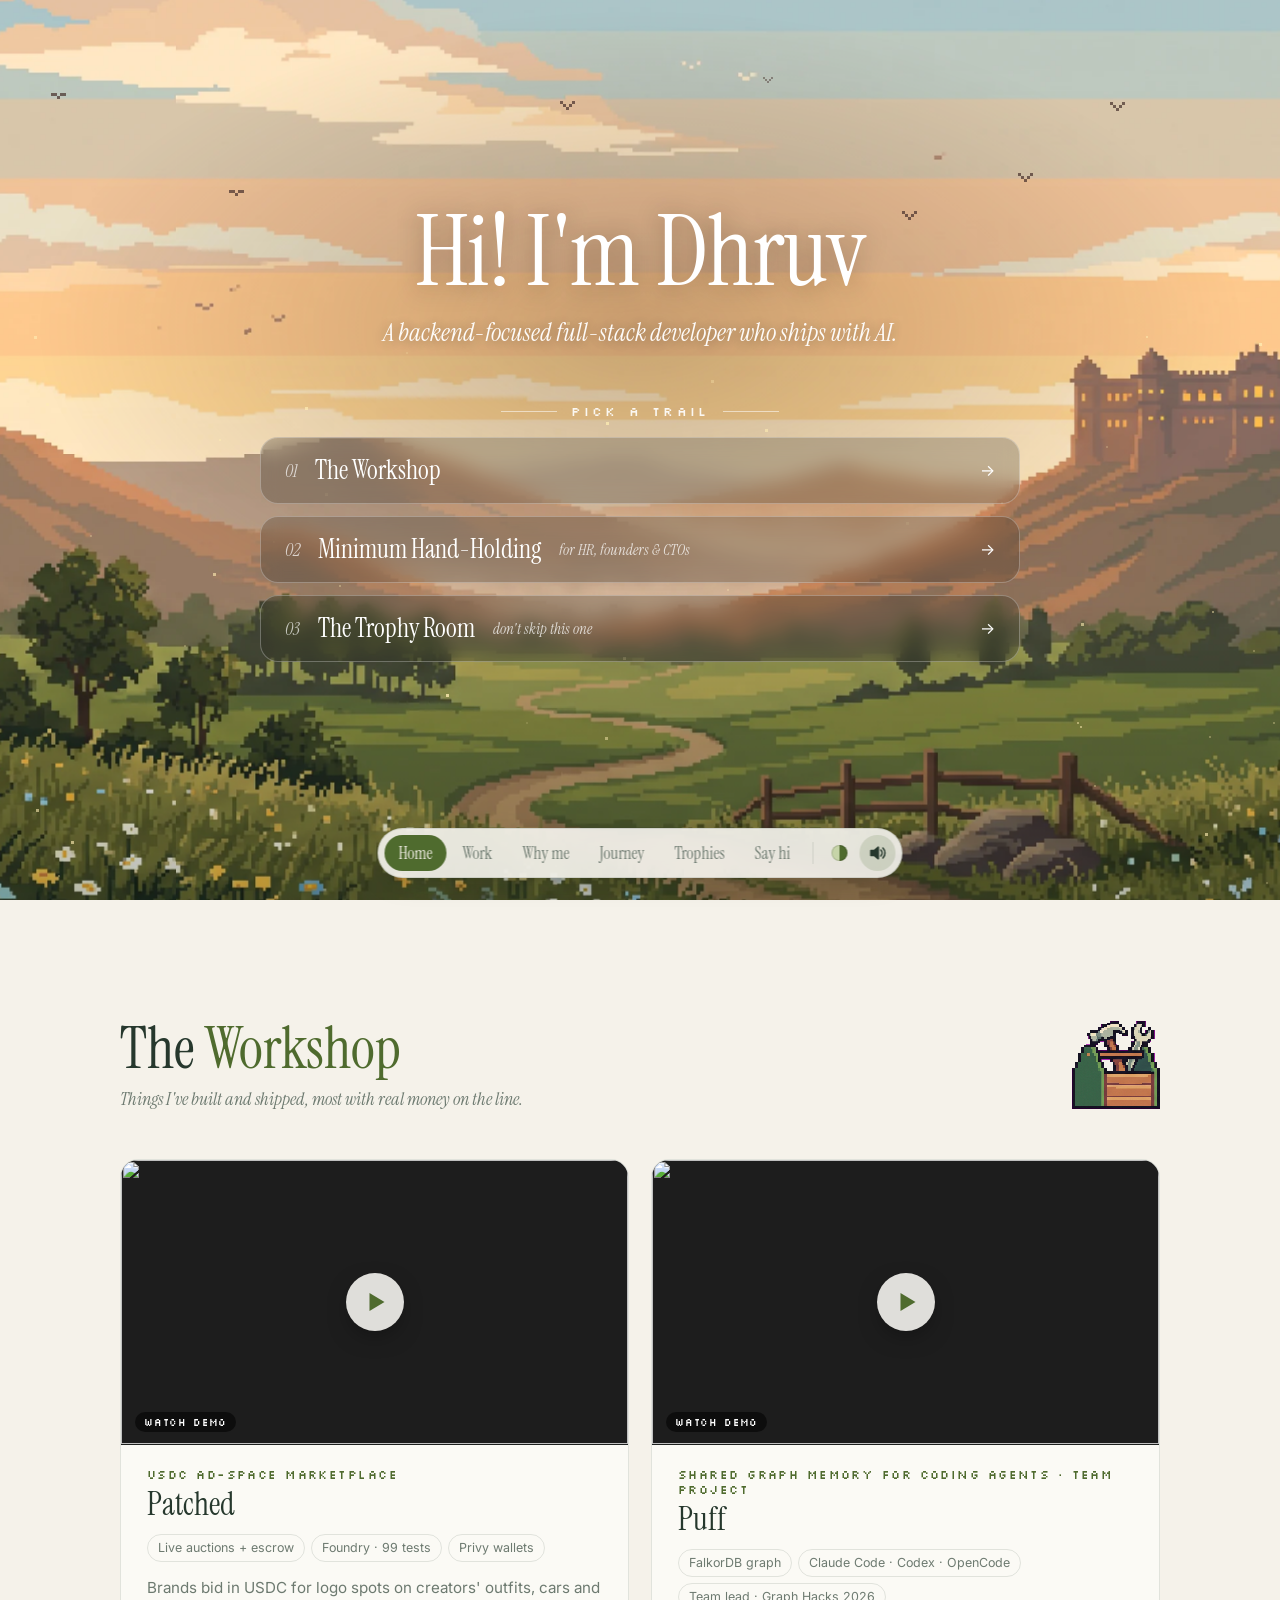
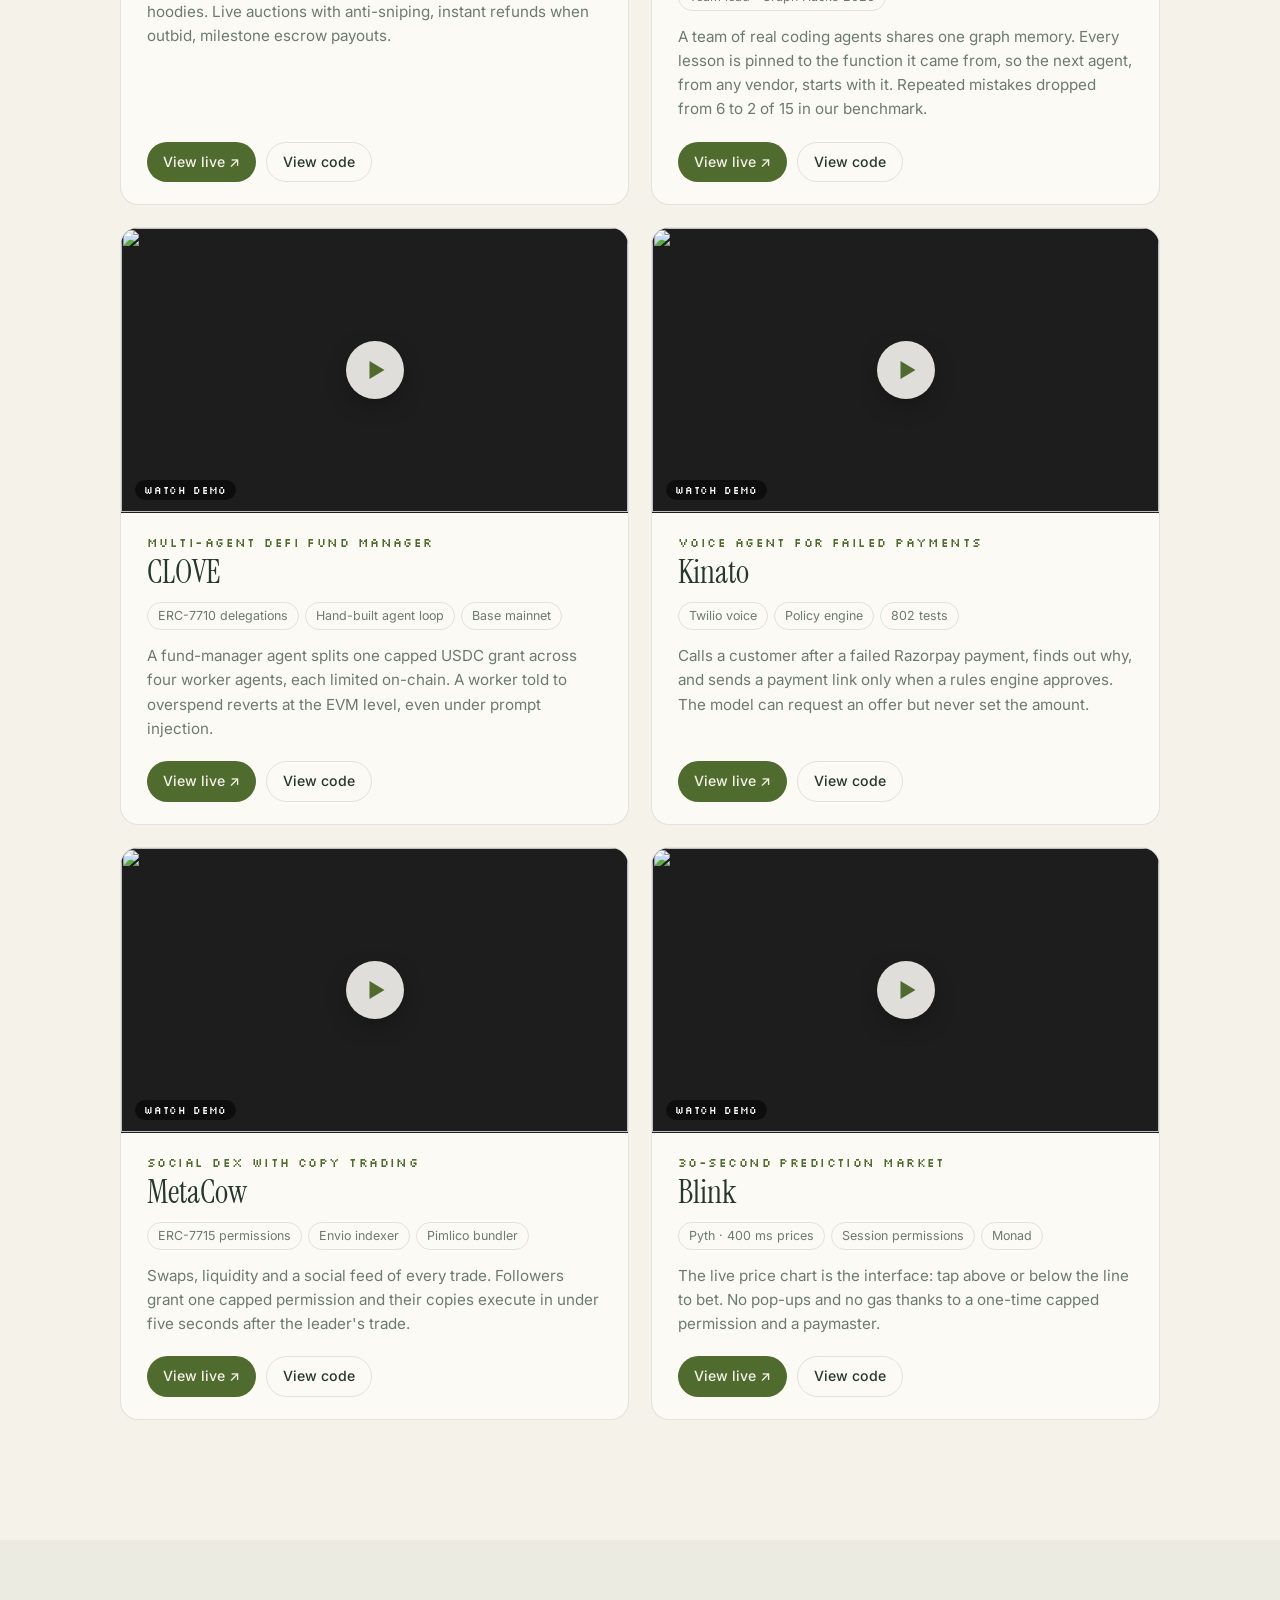
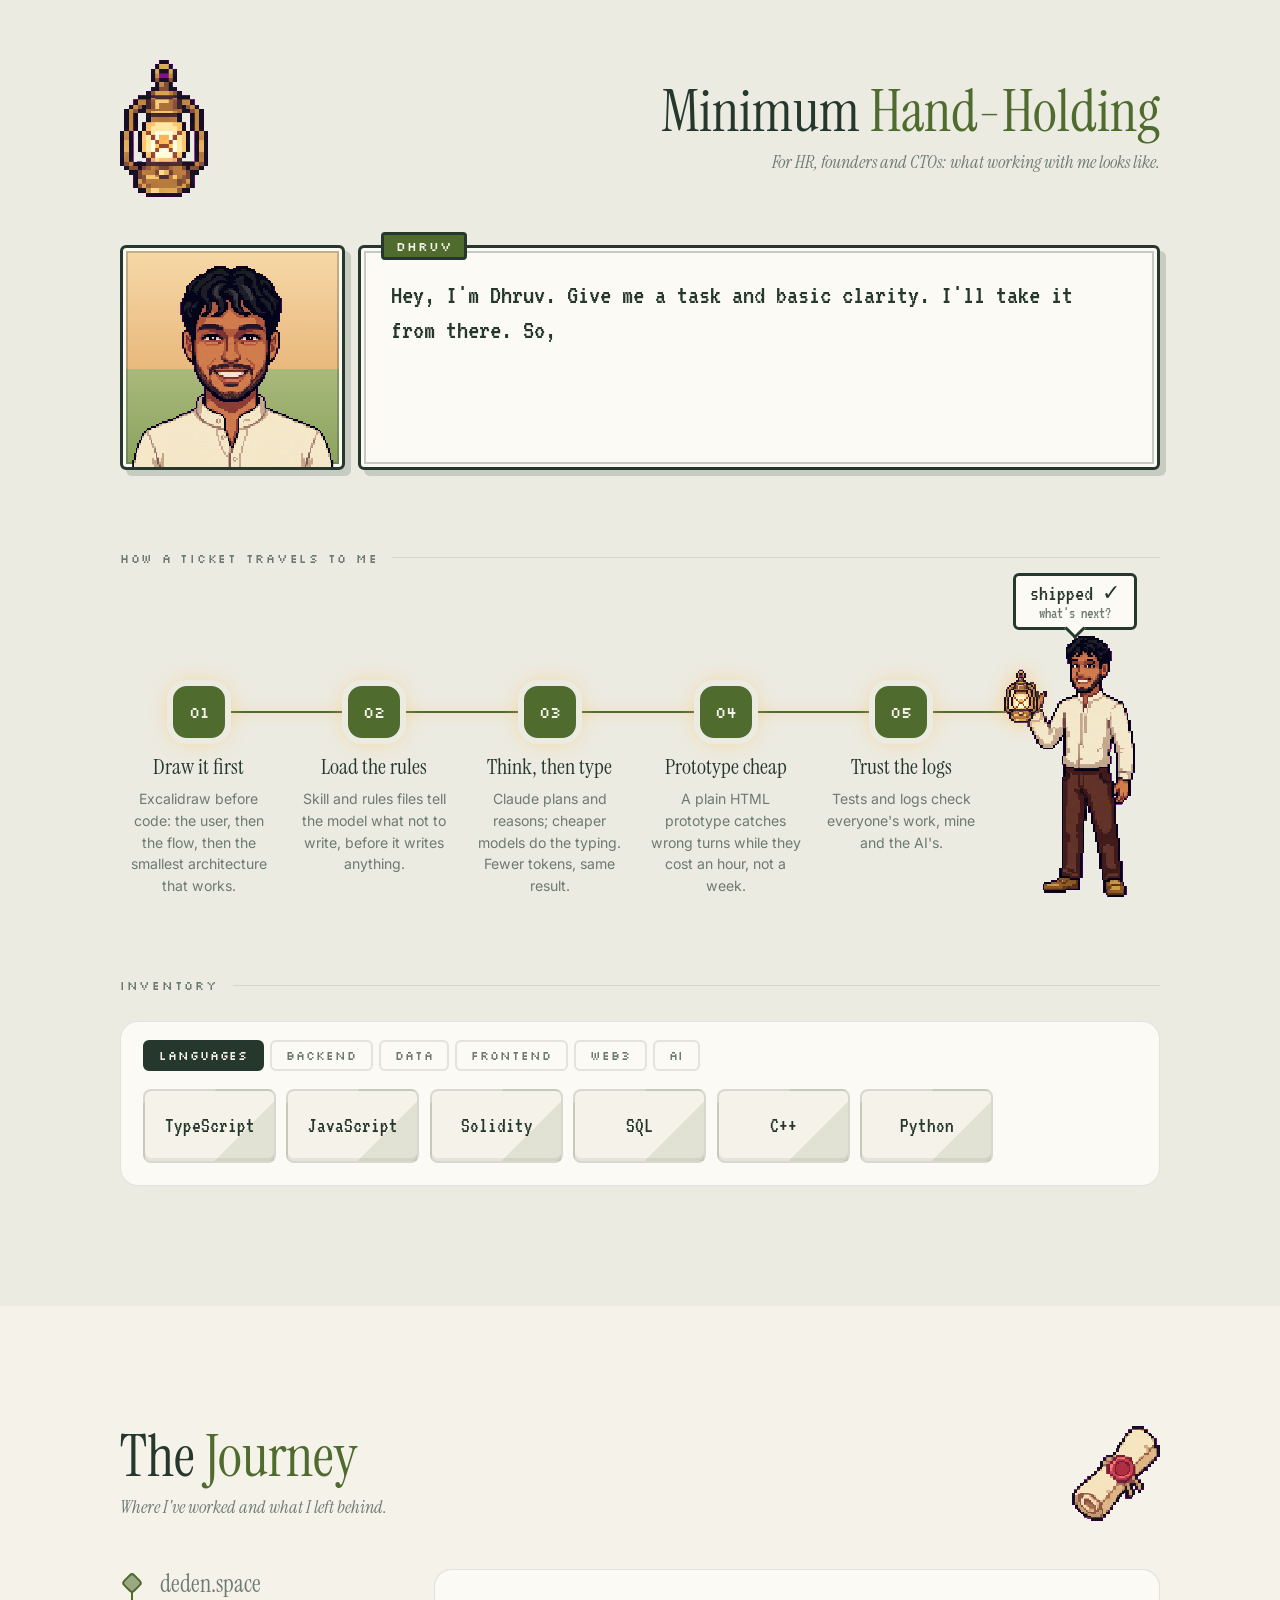
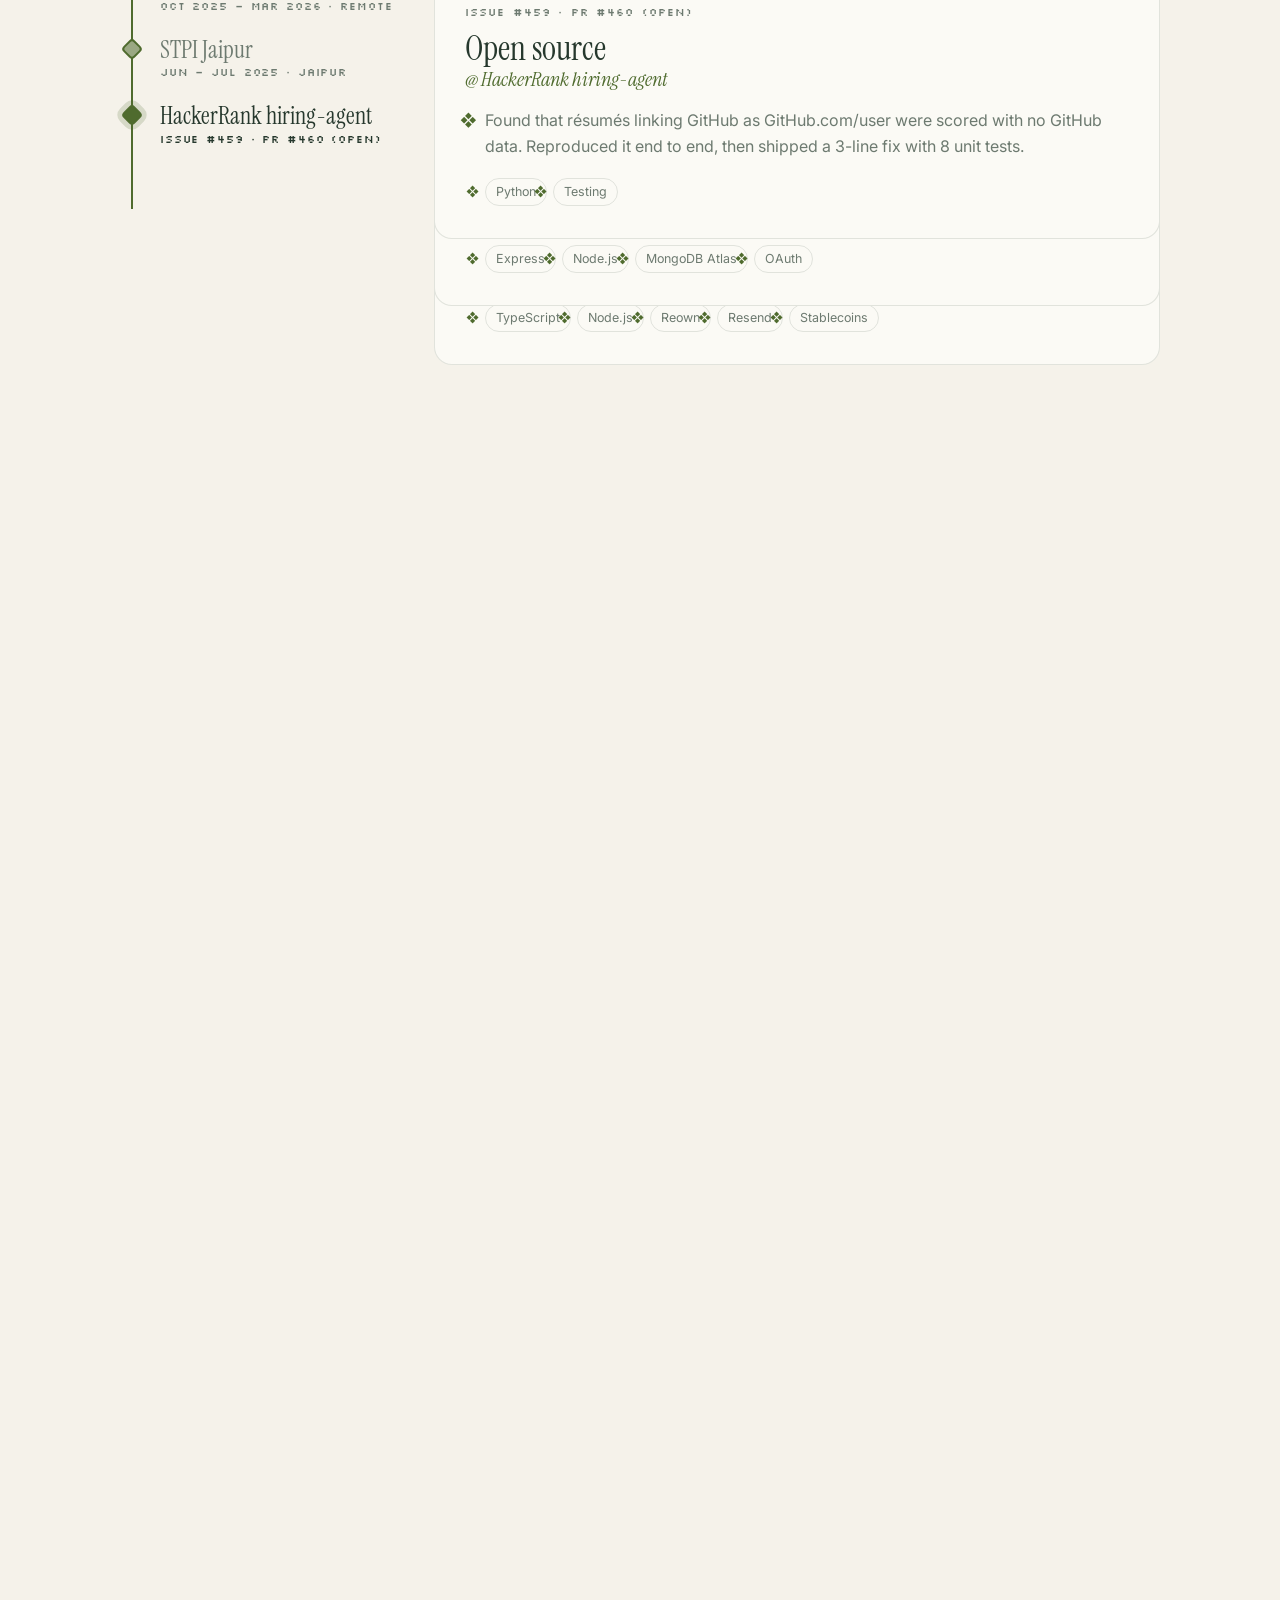
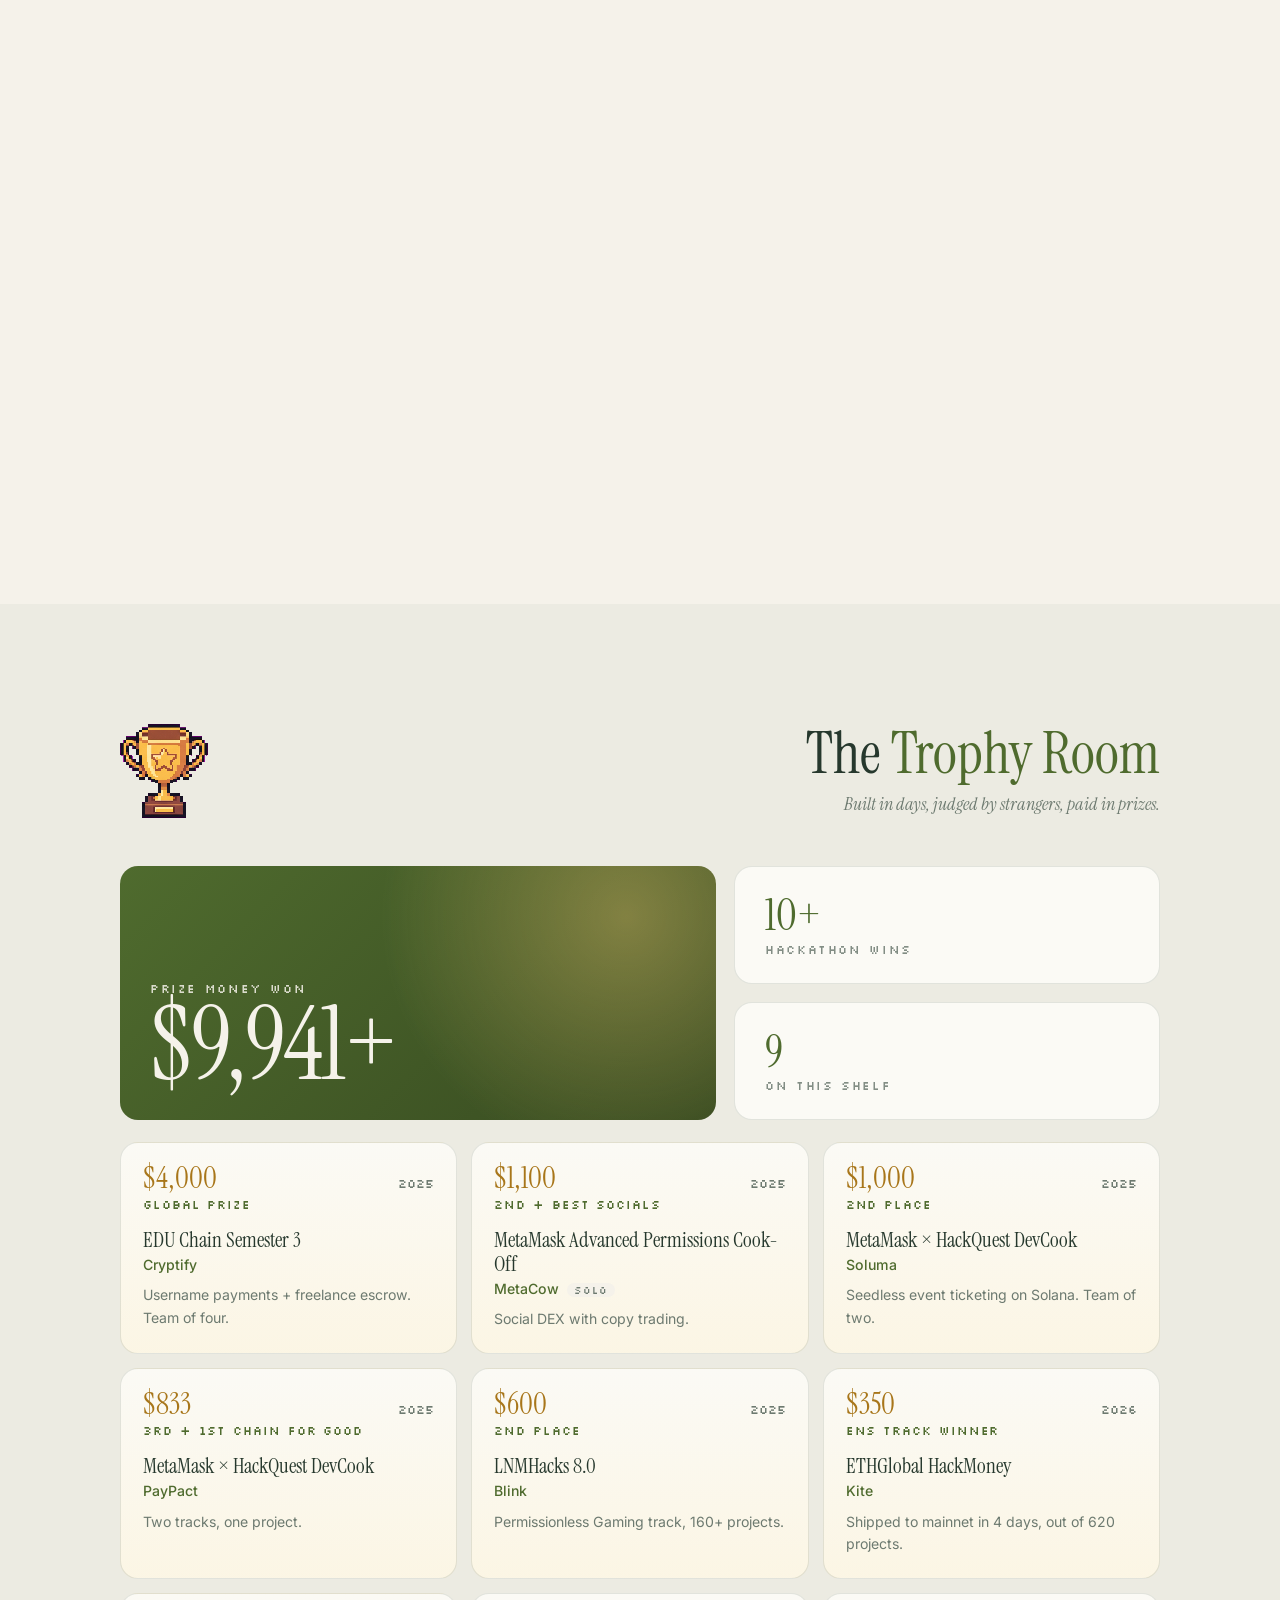
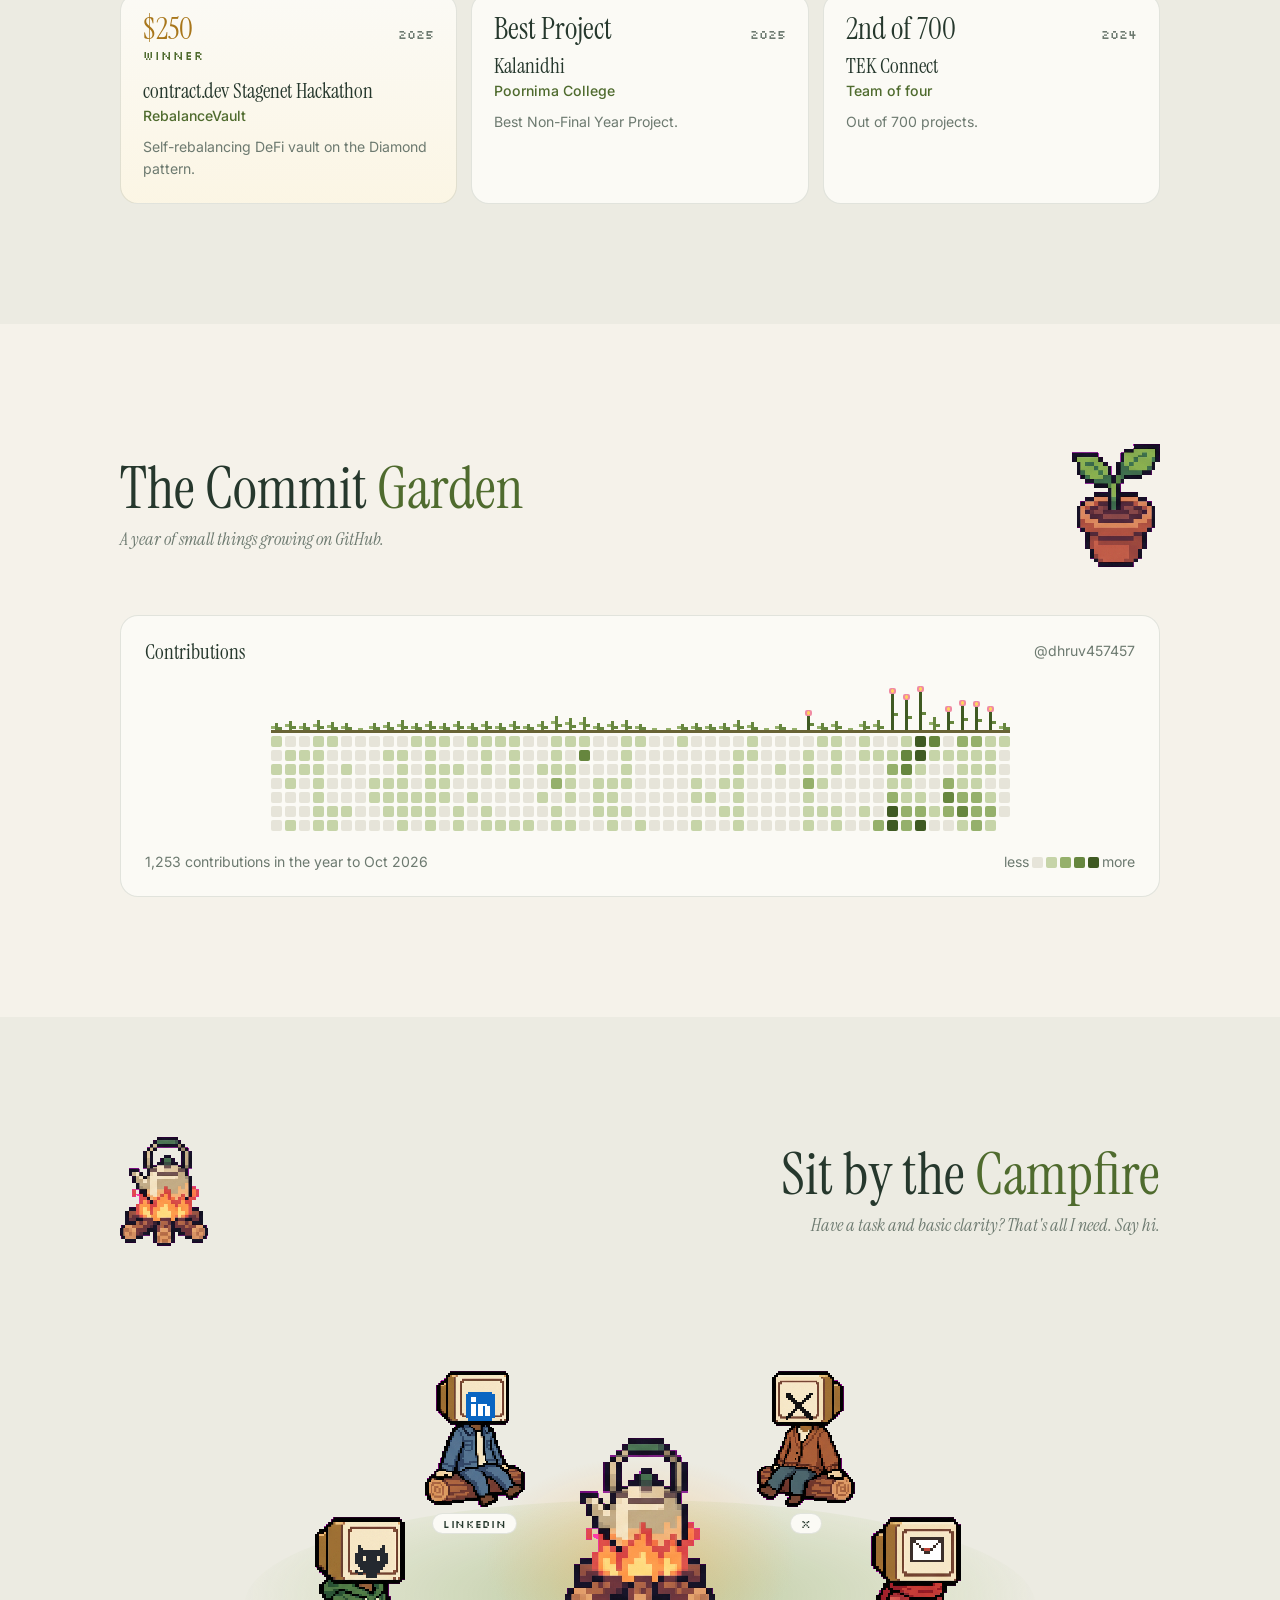
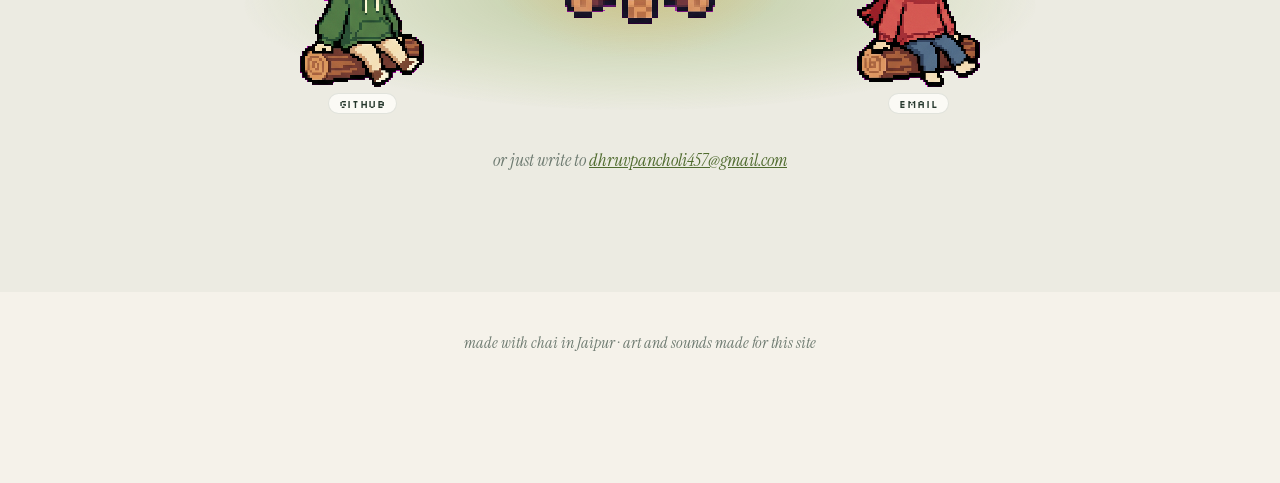
==== commit 808a47da: "Use full URLs for link-preview image and page URL LinkedIn and X ignore relative og:image paths, so " ====
--- a/site/index.html
+++ b/site/index.html
@@ -10,12 +10,14 @@
   <link rel="apple-touch-icon" href="assets/apple-touch-icon.png">
 
   <!-- Link previews (LinkedIn, X, WhatsApp, Slack).
-       Once the site has its domain, make og:image and og:url full addresses, e.g.
-       https://your-domain/assets/og.jpg: LinkedIn and X ignore relative paths. -->
+       Image and page URLs are full addresses: LinkedIn and X ignore relative paths.
+       If the domain changes, update og:url, og:image, twitter:image and the canonical link. -->
+  <link rel="canonical" href="https://dhruvpanch0li.vercel.app/">
   <meta property="og:type" content="website">
+  <meta property="og:url" content="https://dhruvpanch0li.vercel.app/">
   <meta property="og:title" content="Dhruv Pancholi · Full Stack Developer">
   <meta property="og:description" content="Backend-focused, ships with AI, needs minimum hand-holding. 10+ hackathon wins.">
-  <meta property="og:image" content="assets/og.jpg">
+  <meta property="og:image" content="https://dhruvpanch0li.vercel.app/assets/og.jpg">
   <meta property="og:image:width" content="1200">
   <meta property="og:image:height" content="630">
   <meta property="og:image:alt" content="A pixel-art valley at sunset with a Jaipur hill fort">
@@ -23,7 +25,7 @@
   <meta name="twitter:site" content="@dhruvpanch0li">
   <meta name="twitter:title" content="Dhruv Pancholi · Full Stack Developer">
   <meta name="twitter:description" content="Backend-focused, ships with AI, needs minimum hand-holding. 10+ hackathon wins.">
-  <meta name="twitter:image" content="assets/og.jpg">
+  <meta name="twitter:image" content="https://dhruvpanch0li.vercel.app/assets/og.jpg">
   <link rel="preconnect" href="https://fonts.googleapis.com">
   <link rel="preconnect" href="https://fonts.gstatic.com" crossorigin>
   <link rel="stylesheet" href="https://fonts.googleapis.com/css2?family=Instrument+Serif:ital@0;1&family=Inter:wght@400;500;600&family=Silkscreen&family=VT323&display=swap">
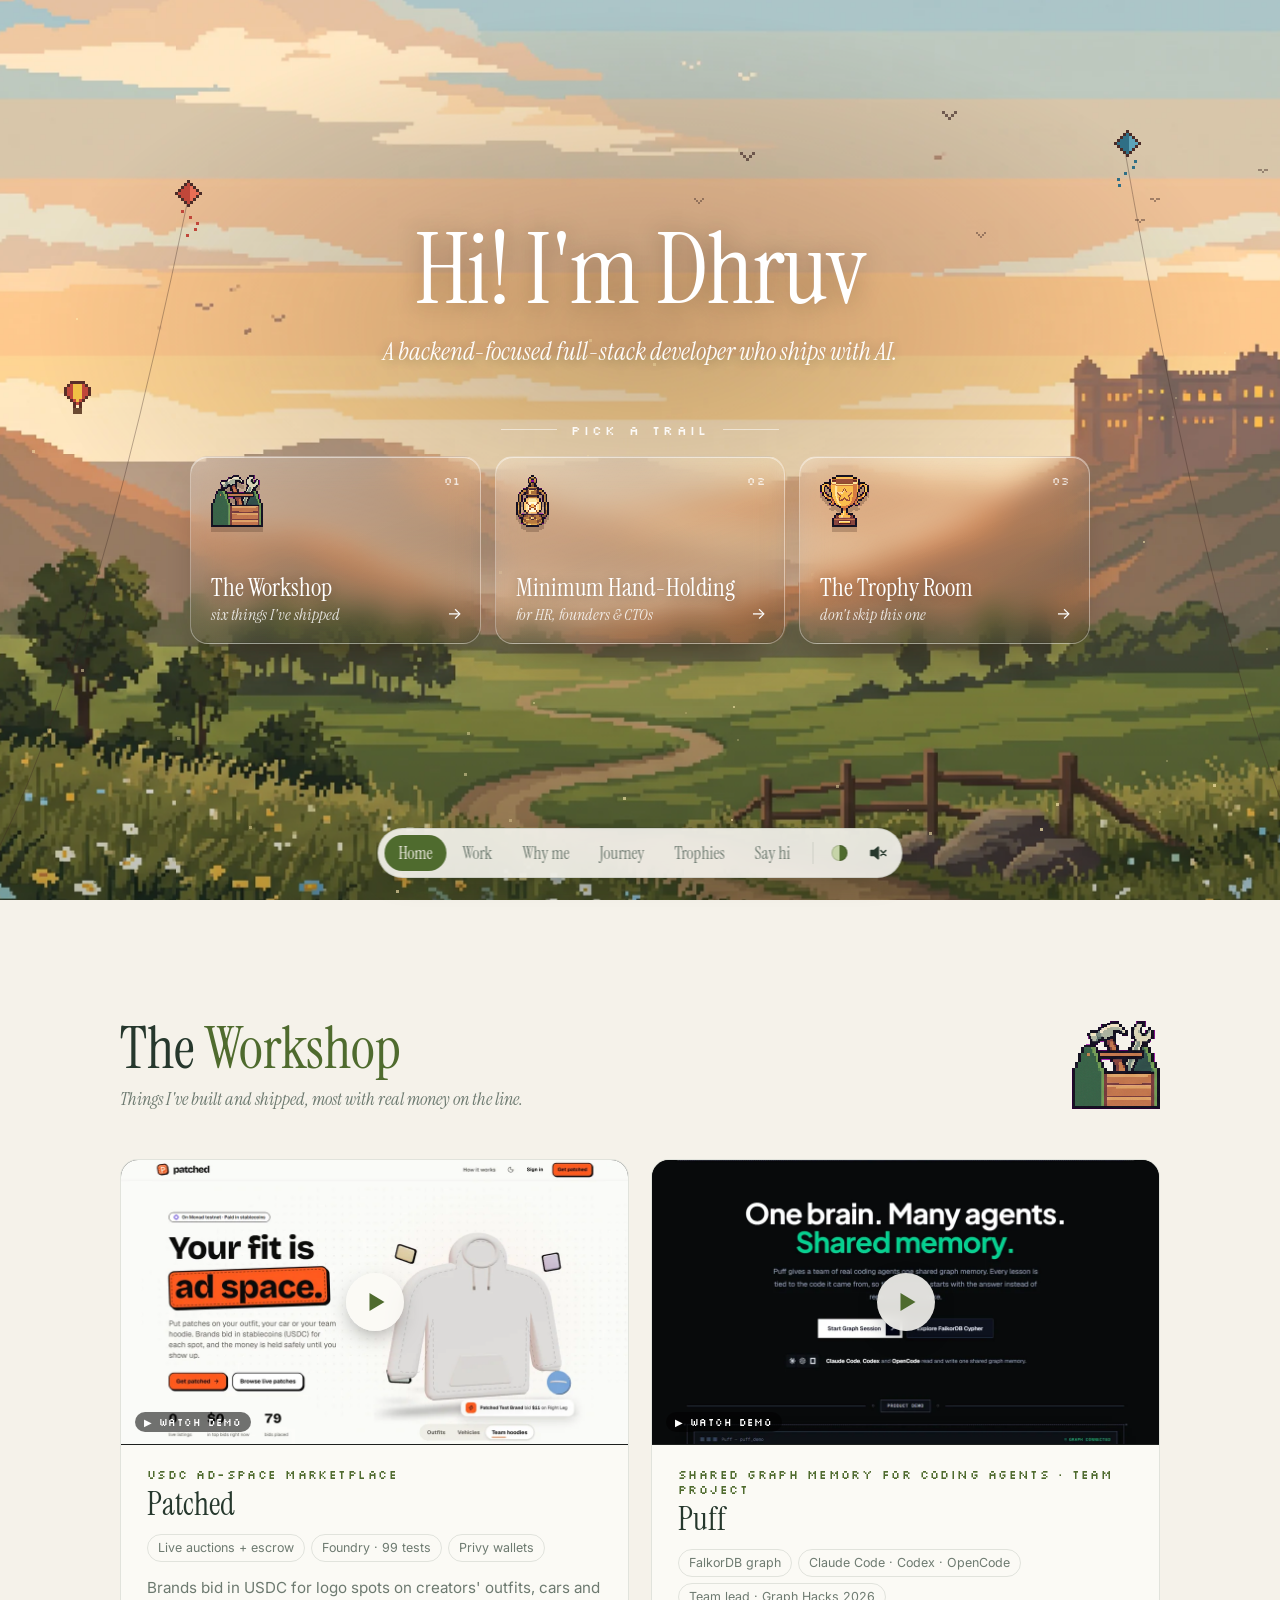
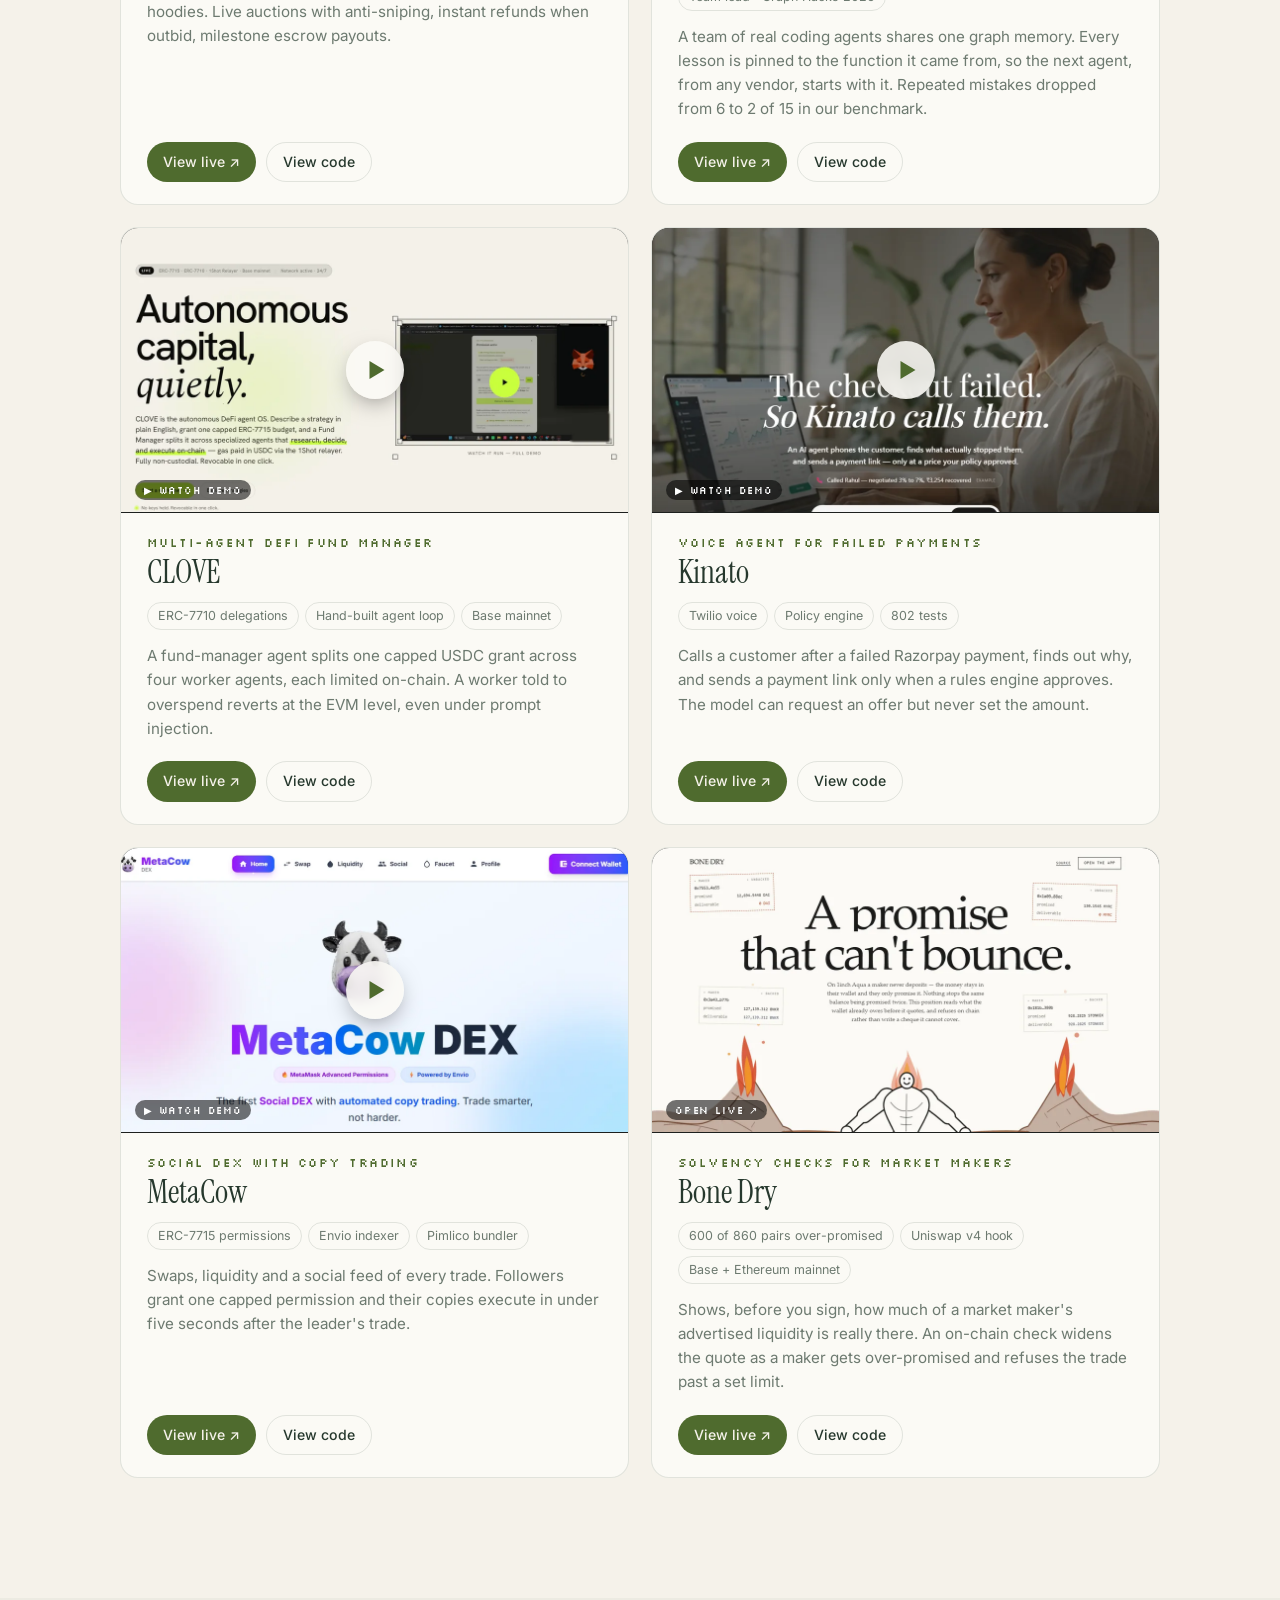
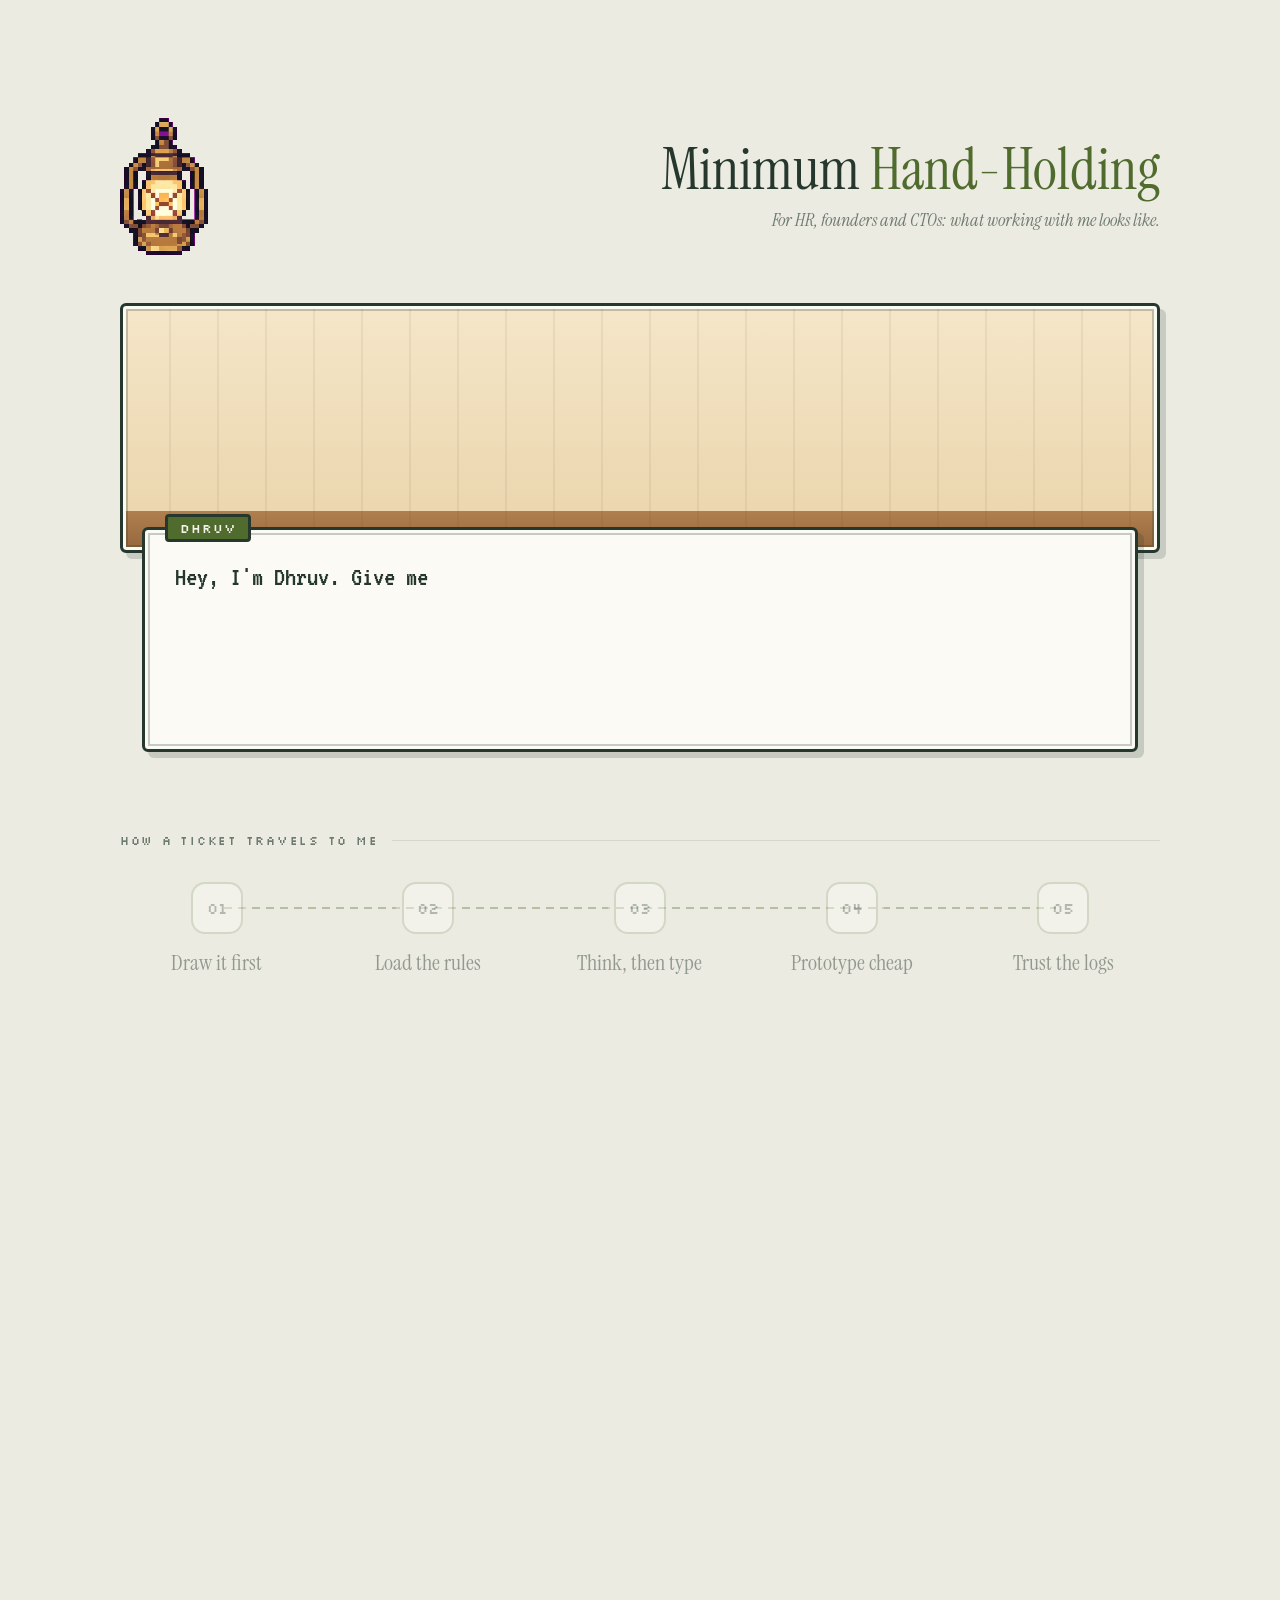
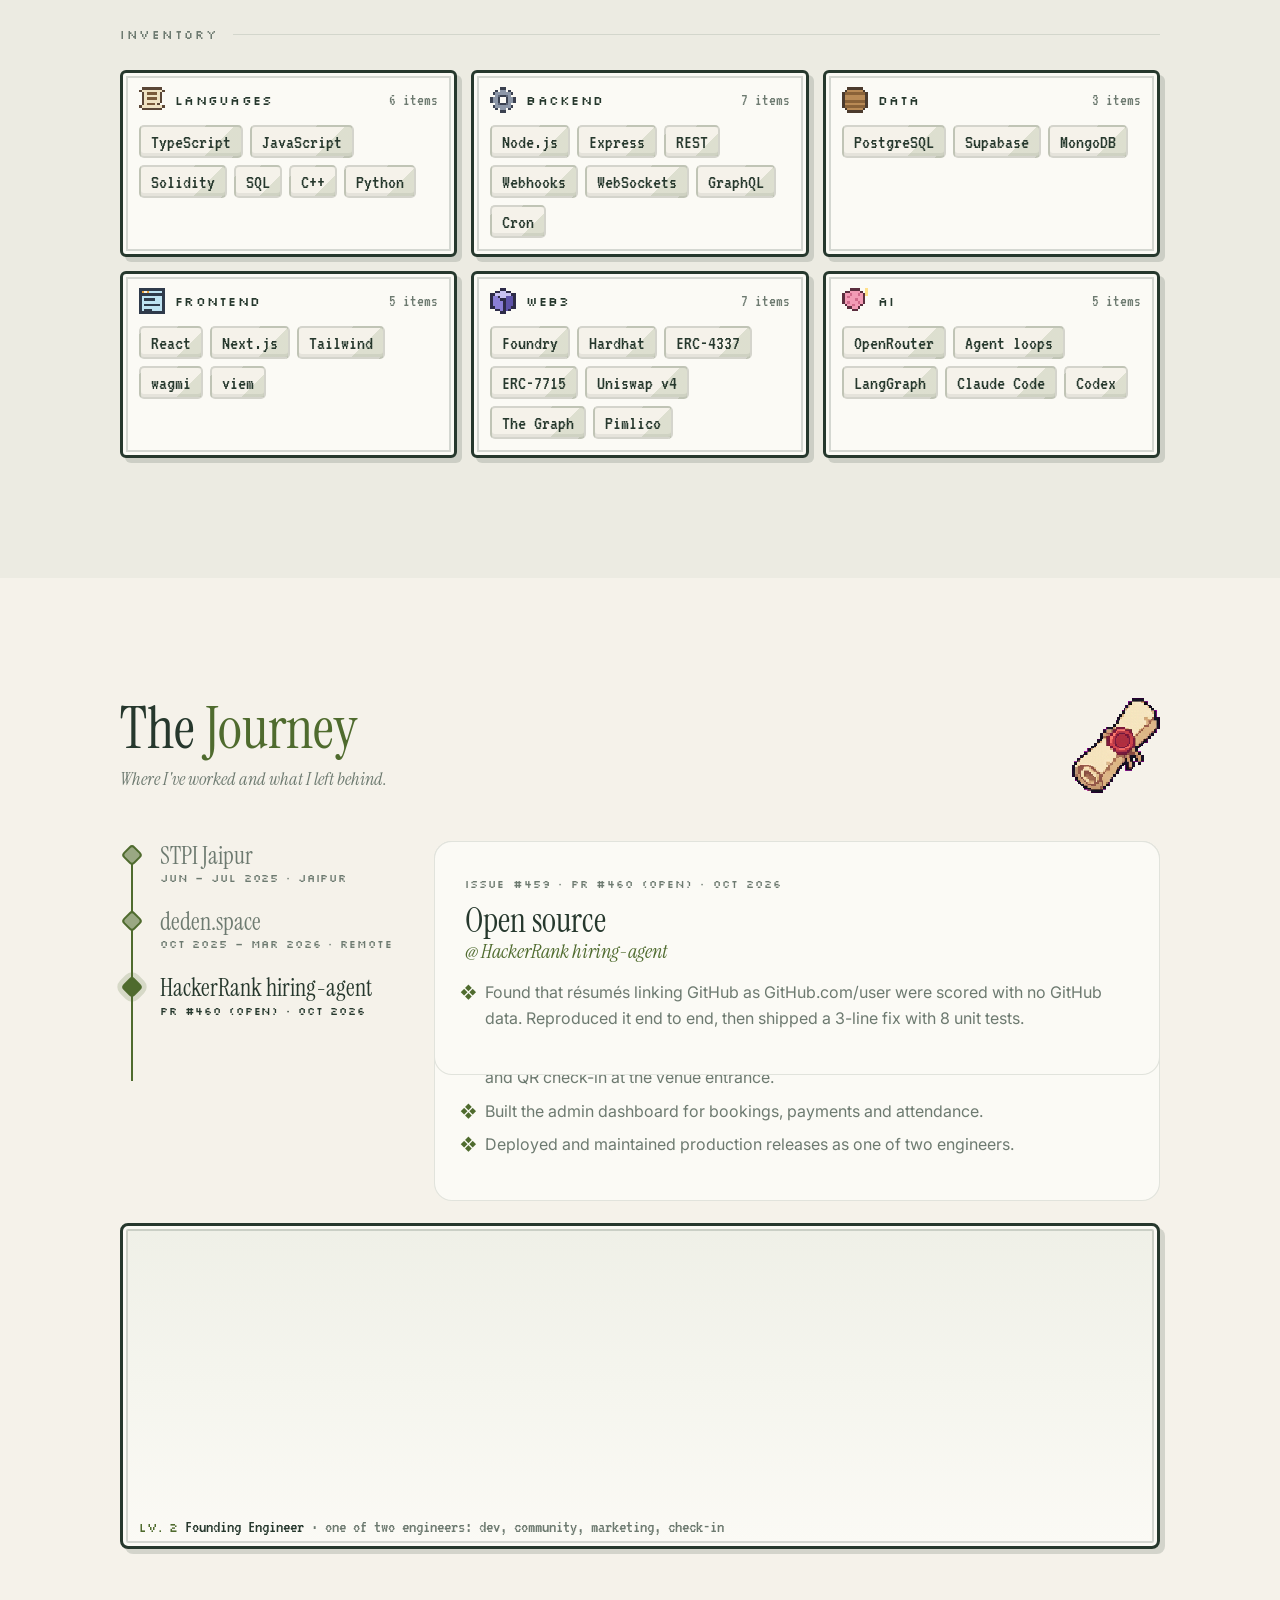
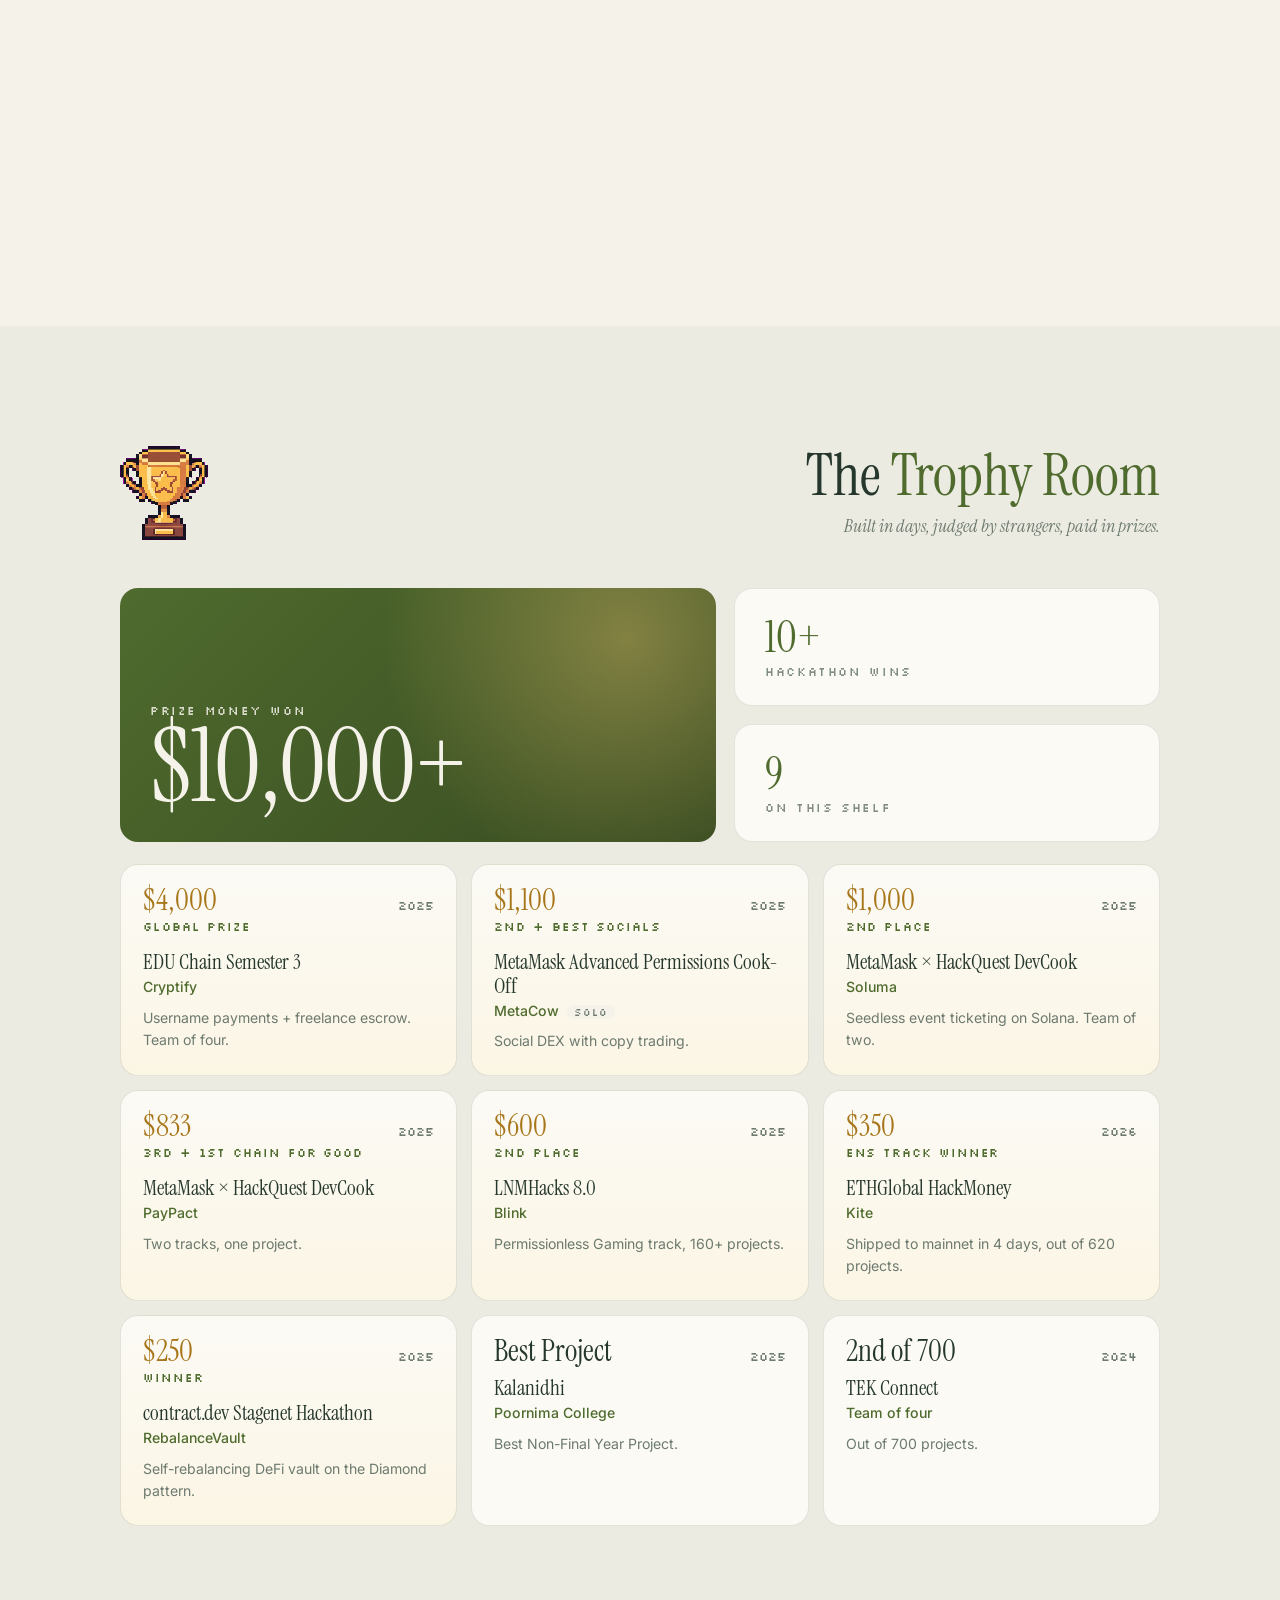
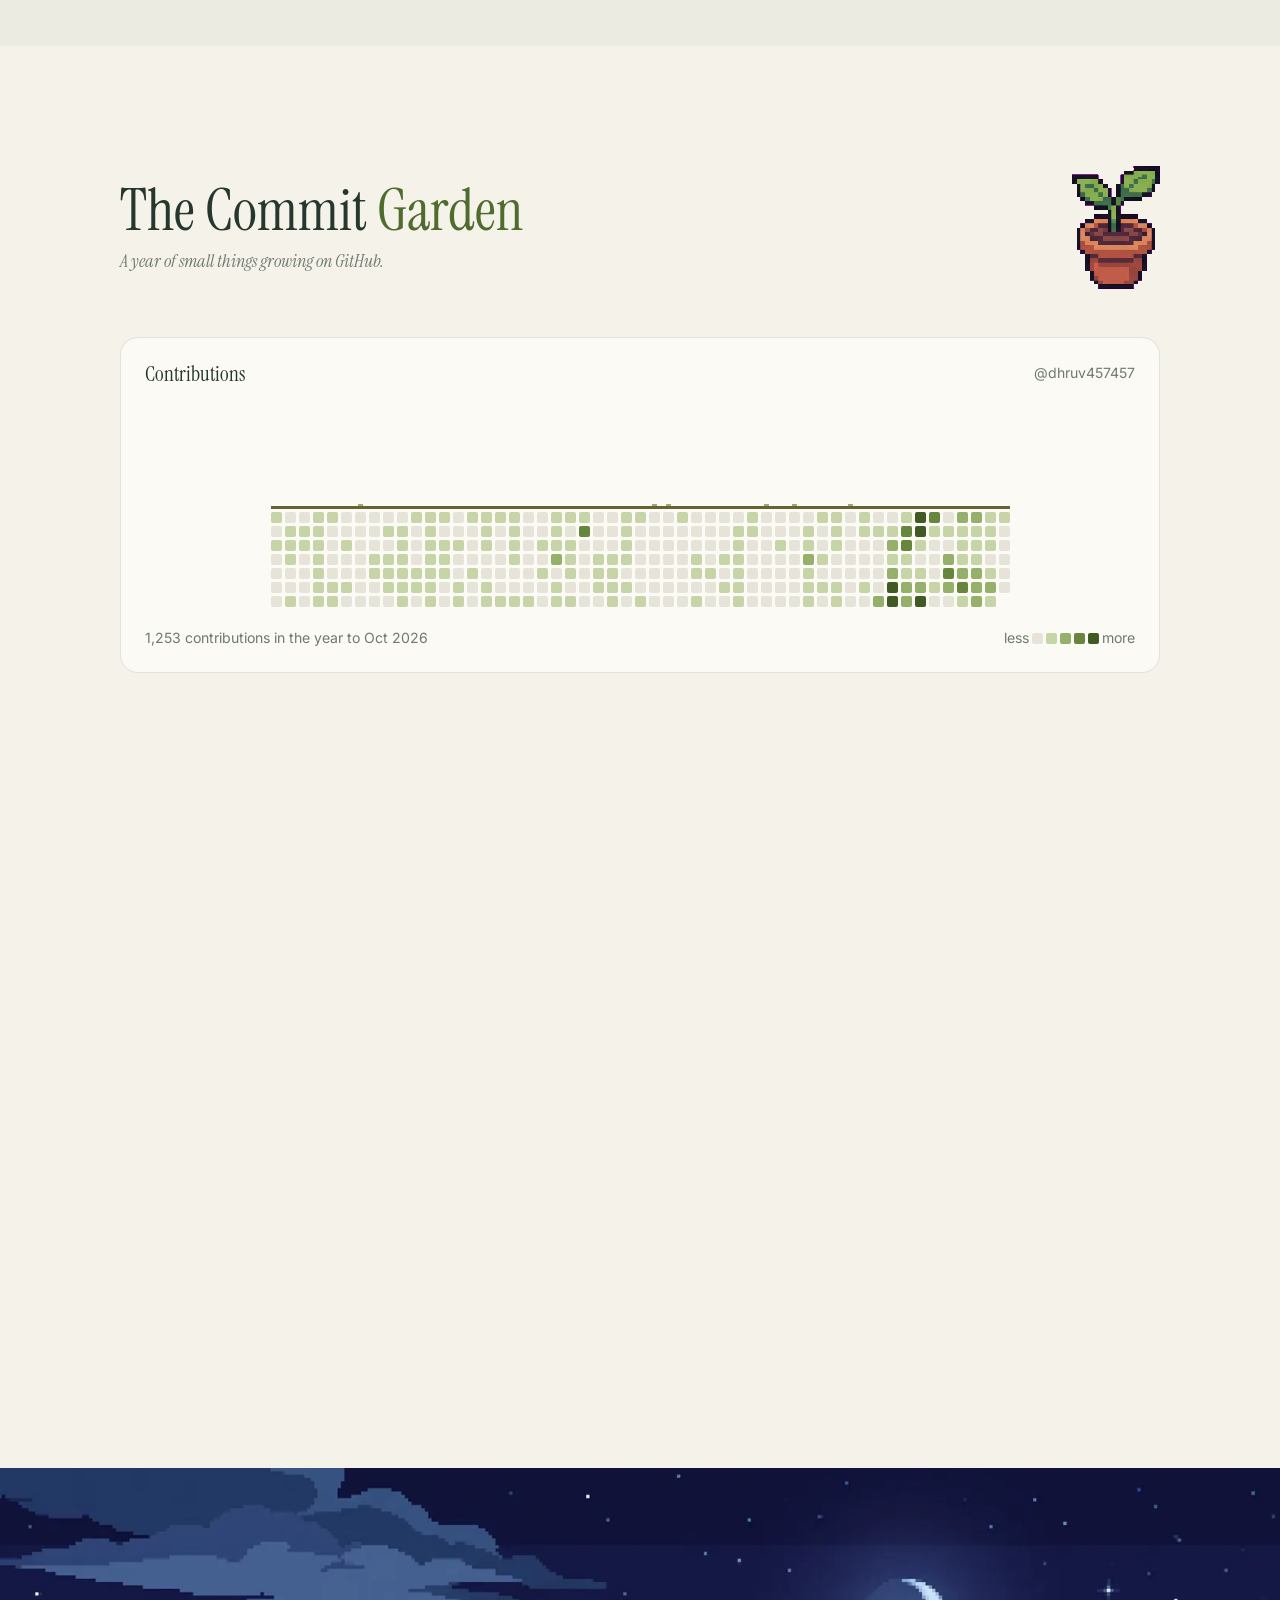
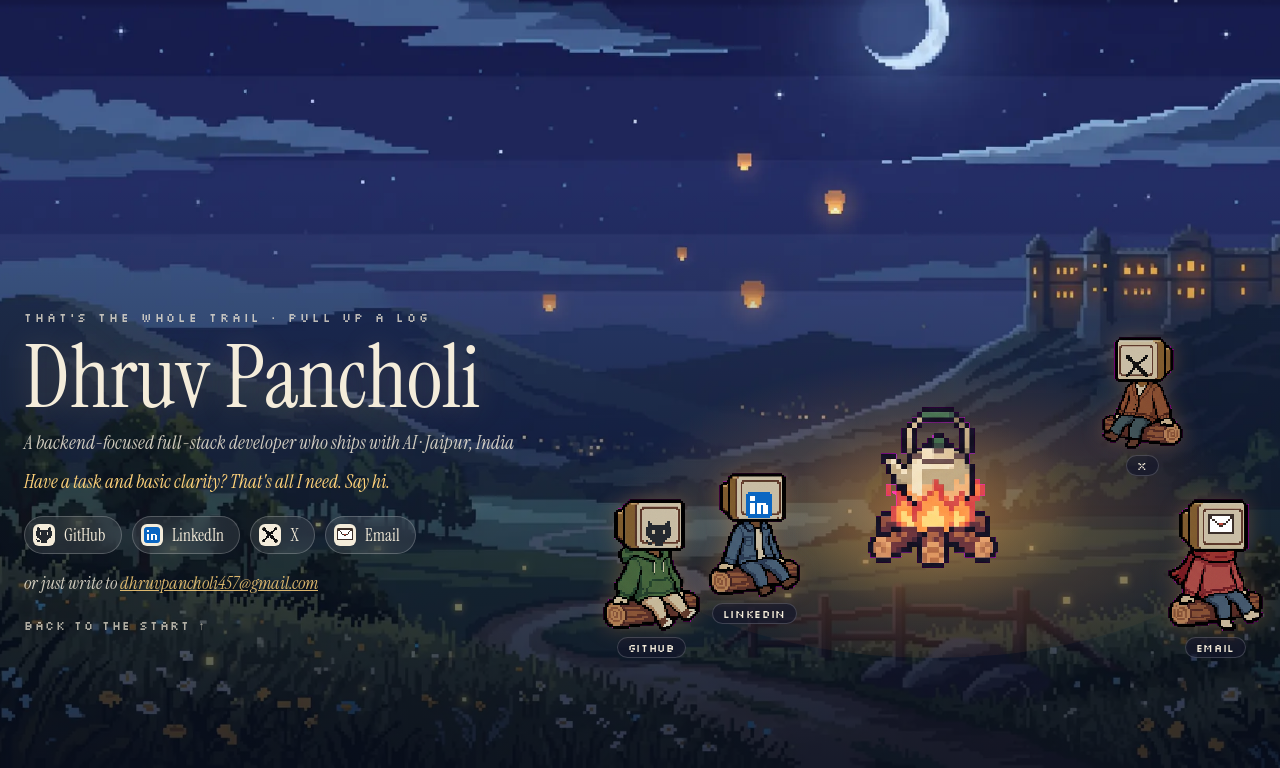
==== commit 2b6fae81: "Redesign the portfolio: scroll-driven guide, AI crew, admin page - The pixel guide follows the scrol" ====
--- a/site/index.html
+++ b/site/index.html
@@ -41,9 +41,18 @@
       <p class="hero-sub" id="hero-sub"></p>
       <p class="trail-label"><span></span>pick a trail<span></span></p>
       <nav class="trails" aria-label="Sections">
-        <a class="trail" href="#workshop"><em>01</em><strong>The Workshop</strong><i aria-hidden="true">→</i></a>
-        <a class="trail" href="#lantern"><em>02</em><strong>Minimum Hand-Holding</strong><small>for HR, founders &amp; CTOs</small><i aria-hidden="true">→</i></a>
-        <a class="trail" href="#trophies"><em>03</em><strong>The Trophy Room</strong><small>don't skip this one</small><i aria-hidden="true">→</i></a>
+        <a class="trail" href="#workshop">
+          <img src="assets/icon-toolbox.png" alt="" width="64" height="64">
+          <em>01</em><strong>The Workshop</strong><small>six things I've shipped</small><i aria-hidden="true">→</i>
+        </a>
+        <a class="trail" href="#lantern">
+          <img src="assets/icon-lantern.png" alt="" width="42" height="64">
+          <em>02</em><strong>Minimum Hand-Holding</strong><small>for HR, founders &amp; CTOs</small><i aria-hidden="true">→</i>
+        </a>
+        <a class="trail" href="#trophies">
+          <img src="assets/icon-trophy.png" alt="" width="60" height="64">
+          <em>03</em><strong>The Trophy Room</strong><small>don't skip this one</small><i aria-hidden="true">→</i>
+        </a>
       </nav>
     </div>
   </header>
@@ -67,7 +76,8 @@
 
       <!-- An RPG-style conversation: pick who you are, I answer -->
       <div class="rpg reveal" id="rpg">
-        <div class="rpg-portrait"><img src="assets/me-portrait.png" alt="Pixel-art Dhruv, smiling" width="360" height="360"></div>
+        <!-- my workshop: pick who you are below and someone walks in with a task for the quest board -->
+        <div class="rpg-scene"><canvas id="rpg-me" role="img" aria-label="Pixel-art Dhruv at his workbench, beside a quest board of finished tasks and one open slot"></canvas></div>
         <div class="rpg-box" id="rpg-box">
           <span class="rpg-name">Dhruv</span>
           <!-- The visible text types out letter by letter, so screen readers skip it
@@ -80,23 +90,21 @@
       </div>
 
       <h3 class="sub-head reveal">How a ticket travels to me</h3>
-      <div class="walk reveal" id="trail">
-        <div class="walk-path">
-          <div class="trail-line"><span class="trail-fill"></span></div>
-          <img class="trail-lantern" src="assets/icon-lantern.png" alt="" width="40" height="62">
-          <ol class="workflow" id="workflow"></ol>
-        </div>
-        <div class="walk-end">
-          <span class="walk-say">shipped ✓<small>what's next?</small></span>
-          <img src="assets/me-full.png" alt="Pixel-art Dhruv waving" width="148" height="320">
+      <!-- the trail stays pinned while the pixel me hops stop to stop, thinking about each one -->
+      <div class="trail-pin" id="trail-pin">
+        <div class="walk" id="trail">
+          <!-- under the stops: the AI crew (Claude, Codex, OpenClaw) and what each stop looks like in practice -->
+          <canvas class="trail-fx" id="trail-fx" aria-hidden="true"></canvas>
+          <div class="walk-path">
+            <div class="trail-line"><span class="trail-fill"></span></div>
+            <ol class="workflow" id="workflow"></ol>
+          </div>
         </div>
       </div>
 
       <h3 class="sub-head reveal">Inventory</h3>
-      <div class="inventory card reveal">
-        <div class="inv-tabs" id="inv-tabs" role="tablist" aria-label="Skill groups"></div>
-        <ul class="inv-grid" id="inv-grid" role="tabpanel"></ul>
-      </div>
+      <!-- Every skill on show at once: one pouch per group, items drop in when it scrolls into view -->
+      <div class="bag" id="bag"></div>
     </section>
 
     <!-- ============ Experience ============ -->
@@ -107,9 +115,18 @@
       </div>
       <div class="jr" id="jr">
         <div class="jr-sticky">
-          <div class="jr-rail"><span class="jr-rail-fill"></span></div>
-          <div class="jr-steps" id="jr-steps"></div>
+          <div class="jr-side">
+            <div class="jr-rail"><span class="jr-rail-fill"></span></div>
+            <div class="jr-steps" id="jr-steps"></div>
+          </div>
           <div class="jr-panels" id="jr-panels"></div>
+          <!-- The team scene for each stop: me with mentors, then a two-person startup, then open source.
+               I level up between them. -->
+          <figure class="stage" id="stage">
+            <canvas id="stage-cv" aria-hidden="true"></canvas>
+            <b class="evo-stamp" aria-hidden="true">LEVEL UP!</b>
+            <figcaption><b id="evo-lv">Lv. 1</b> <span id="evo-name"></span><span class="stage-say" id="evo-say" aria-live="polite"></span></figcaption>
+          </figure>
         </div>
       </div>
     </section>
@@ -141,6 +158,8 @@
         <div><h2>The Commit <span>Garden</span></h2><p>A year of small things growing on GitHub.</p></div>
         <img class="pixel-icon" src="assets/icon-sprout.png" alt="" width="96" height="96">
       </div>
+      <!-- the card stays pinned while the scroll walks him along the bed -->
+      <div class="garden-pin" id="garden-pin">
       <div class="garden card">
         <div class="garden-top">
           <span>Contributions</span>
@@ -148,6 +167,8 @@
         </div>
         <div class="garden-scroll">
           <div class="garden-bed">
+            <!-- the pixel me walks the bed with a watering can; plants grow as he passes -->
+            <canvas class="gardener" id="gardener" aria-hidden="true"></canvas>
             <!-- one little plant per week, as tall as that week's commits -->
             <div class="garden-plants" id="garden-plants" aria-hidden="true"></div>
             <div class="garden-grid" id="garden-grid" role="img" aria-label="GitHub contribution graph"></div>
@@ -158,27 +179,34 @@
           <span class="legend">less <i data-l="0"></i><i data-l="1"></i><i data-l="2"></i><i data-l="3"></i><i data-l="4"></i> more</span>
         </div>
       </div>
-    </section>
-
-    <!-- ============ Contact ============ -->
-    <section class="section alt" id="campfire">
-      <div class="section-head flip">
-        <div><h2>Sit by the <span>Campfire</span></h2><p>Have a task and basic clarity? That's all I need. Say hi.</p></div>
-        <img class="pixel-icon" src="assets/icon-campfire.png" alt="" width="96" height="96">
-      </div>
-      <div class="camp" id="camp">
-        <div class="camp-ground" aria-hidden="true"></div>
-        <div class="fire" aria-hidden="true">
-          <span class="fire-glow"></span>
-          <img src="assets/icon-campfire.png" alt="">
-          <span class="ember"></span><span class="ember"></span><span class="ember"></span><span class="ember"></span>
-        </div>
-      </div>
+      </div>
+    </section>
+
+  </main>
+
+  <!-- ============ Footer: the same valley after dark, with everyone round the campfire ============ -->
+  <footer class="footer" id="footer">
+    <canvas class="footer-sky" id="footer-sky" aria-hidden="true"></canvas>
+    <div class="footer-inner">
+      <p class="footer-kicker">that's the whole trail · pull up a log</p>
+      <h2 class="footer-name">Dhruv Pancholi</h2>
+      <p class="footer-line" id="footer-line"></p>
+      <p class="footer-pitch">Have a task and basic clarity? That's all I need. Say hi.</p>
+      <ul class="footer-links" id="footer-links"></ul>
       <p class="camp-mail">or just write to <a id="mail-link"></a></p>
-    </section>
-
-    <footer class="footer">made with chai in Jaipur · art and sounds made for this site</footer>
-  </main>
+      <a class="footer-top" href="#home">back to the start ↑</a>
+    </div>
+    <!-- the campers' monitor heads are my links; my AI crew sits with us -->
+    <div class="camp" id="camp">
+      <div class="camp-ground" aria-hidden="true"></div>
+      <div class="fire" aria-hidden="true">
+        <span class="fire-glow"></span>
+        <img src="assets/icon-campfire.png" alt="">
+        <span class="ember"></span><span class="ember"></span><span class="ember"></span><span class="ember"></span>
+      </div>
+      <canvas class="camp-crew" id="camp-crew" aria-hidden="true"></canvas>
+    </div>
+  </footer>
 
   <!-- ============ Floating pill nav ============ -->
   <nav class="dock" aria-label="Quick navigation">
@@ -187,7 +215,7 @@
     <a href="#lantern" data-sec="lantern">Why me</a>
     <a href="#journey" data-sec="journey">Journey</a>
     <a href="#trophies" data-sec="trophies">Trophies</a>
-    <a href="#campfire" data-sec="campfire">Say hi</a>
+    <a href="#footer" data-sec="footer">Say hi</a>
     <span class="dock-sep"></span>
     <button class="dock-btn theme" id="theme-btn" type="button" aria-label="Change colours"><span></span></button>
     <button class="dock-btn music" id="music-btn" type="button" aria-pressed="true" aria-label="Mute background sound">
@@ -197,6 +225,7 @@
         <path class="mute" d="M16 9l6 6M22 9l-6 6"/>
       </svg>
     </button>
+    <span class="music-hint" id="music-hint">tap anywhere for sound ♪</span>
   </nav>
 
   <!-- Video player for project demos -->
@@ -205,7 +234,13 @@
     <form method="dialog"><button class="player-close" aria-label="Close video">close ✕</button></form>
   </dialog>
 
+  <!-- The pixel me who travels down the page with you (and the odd thing he says) -->
+  <canvas class="guide" id="guide" aria-hidden="true"></canvas>
+  <p class="guide-say" id="guide-say" aria-hidden="true"></p>
+
   <script src="data.js"></script>
+  <script src="sprite.js"></script>
   <script src="main.js"></script>
+  <script src="guide.js"></script>
 </body>
 </html>
--- a/site/style.css
+++ b/site/style.css
@@ -84,7 +84,7 @@
 .pollen { position: absolute; inset: 0; width: 100%; height: 100%; pointer-events: none; }
 .hero-inner {
   position: relative;
-  width: min(760px, calc(100% - 32px));
+  width: min(900px, calc(100% - 32px));
   padding: 12vh 0 16vh;
   text-align: center;
 }
@@ -112,28 +112,92 @@
   opacity: .9;
 }
 .trail-label span { width: 56px; height: 1px; background: rgb(255 255 255 / .6); }
-.trails { display: grid; gap: 12px; }
+/* Three frosted-glass cards, each with its pixel icon; a light sweeps across on hover */
+.trails { display: grid; grid-template-columns: repeat(3, 1fr); gap: 14px; }
 .trail {
   position: relative;
   display: flex;
-  align-items: center;
-  gap: 18px;
-  padding: 16px 24px;
-  border: 1px solid rgb(255 255 255 / .28);
+  flex-direction: column;
+  align-items: flex-start;
+  gap: 2px;
+  min-height: 188px;
+  padding: 18px 20px 18px;
+  border: 1px solid rgb(255 255 255 / .34);
   border-radius: var(--radius);
-  background: rgb(30 30 25 / .22);
-  backdrop-filter: blur(10px);
-  -webkit-backdrop-filter: blur(10px);
+  background: linear-gradient(160deg, rgb(255 255 255 / .24), rgb(255 255 255 / .07) 46%, rgb(40 25 15 / .2));
+  backdrop-filter: blur(14px) saturate(1.25);
+  -webkit-backdrop-filter: blur(14px) saturate(1.25);
+  box-shadow: inset 0 1px 0 rgb(255 255 255 / .5), inset 0 -1px 0 rgb(0 0 0 / .08), 0 22px 44px -26px rgb(40 18 6 / .65);
+  overflow: hidden;
   text-decoration: none;
   text-align: left;
-  transition: background .25s, transform .25s, border-color .25s;
-}
-.trail em { font: italic 1.1rem var(--serif); opacity: .7; }
-.trail strong { font: 400 1.6rem var(--serif); }
-.trail small { font: italic .95rem var(--serif); opacity: .75; }
-.trail i { margin-left: auto; font-style: normal; transition: transform .25s; }
-.trail:hover { background: rgb(30 30 25 / .34); border-color: rgb(255 255 255 / .5); transform: translateY(-2px); }
+  transition: transform .35s cubic-bezier(.3, 1.4, .5, 1), border-color .25s, background .25s;
+}
+.trail::before { /* the light sweep */
+  content: "";
+  position: absolute;
+  inset: 0;
+  background: linear-gradient(115deg, transparent 32%, rgb(255 255 255 / .32) 46%, transparent 60%);
+  transform: translateX(-120%);
+  transition: transform .9s ease;
+  pointer-events: none;
+}
+.trail img { height: 52px; width: auto; margin-bottom: auto; image-rendering: pixelated; filter: drop-shadow(0 5px 0 rgb(40 20 10 / .22)); transition: transform .4s cubic-bezier(.3, 1.6, .5, 1); }
+.trail em { position: absolute; top: 16px; right: 18px; font: 400 .7rem var(--pixel); letter-spacing: .14em; opacity: .75; }
+.trail strong { margin-top: 18px; font: 400 1.55rem/1.08 var(--serif); text-shadow: 0 1px 10px rgb(40 25 15 / .35); }
+.trail small { font: italic .98rem var(--serif); opacity: .82; }
+.trail i { position: absolute; right: 18px; bottom: 16px; font-style: normal; transition: transform .25s; }
+.trail:hover { transform: translateY(-5px); border-color: rgb(255 255 255 / .6); background: linear-gradient(160deg, rgb(255 255 255 / .3), rgb(255 255 255 / .1) 46%, rgb(40 25 15 / .16)); }
+.trail:hover::before { transform: translateX(120%); }
+.trail:hover img { transform: translateY(-6px) rotate(-4deg); }
 .trail:hover i { transform: translateX(4px); }
+
+/* ---------- The pixel me who walks the page (drawn by guide.js) ---------- */
+/* one see-through layer over the page: him, his rope and the coins he drops */
+.guide { position: fixed; left: 0; top: 0; z-index: 15; pointer-events: none; }
+/* what he says while hanging around (and the campfire / footer thoughts below) */
+.guide-say, .think {
+  margin: 0;
+  padding: 6px 12px 5px;
+  border: 3px solid var(--ink);
+  border-radius: 8px;
+  background: var(--card);
+  color: var(--ink);
+  font: 400 1.2rem/1.05 "VT323", var(--pixel), monospace;
+  white-space: nowrap;
+  box-shadow: 4px 4px 0 color-mix(in srgb, var(--ink) 18%, transparent);
+  opacity: 0;
+  transition: opacity .3s;
+  pointer-events: none;
+}
+.guide-say { position: fixed; left: 0; top: 0; z-index: 16; }
+/* on a trail stop it's a thought: a soft cloud with the step's detail */
+.guide-say.cloud { width: max-content; max-width: 270px; padding: 9px 14px 8px; border-radius: 22px; white-space: normal; font-size: 1.12rem; line-height: 1.12; }
+.guide-say.cloud::after {
+  content: "";
+  position: absolute;
+  left: 50%;
+  bottom: -15px;
+  width: 9px;
+  height: 9px;
+  border: 3px solid var(--ink);
+  border-radius: 50%;
+  background: var(--card);
+}
+.guide-say.on, .think.on { opacity: 1; }
+/* thought bubbles get the little trail of circles */
+.think::after {
+  content: "";
+  position: absolute;
+  left: 50%;
+  bottom: -16px;
+  width: 9px;
+  height: 9px;
+  border: 3px solid var(--ink);
+  border-radius: 50%;
+  background: var(--card);
+  box-shadow: 10px 10px 0 -3px var(--card), 10px 10px 0 -1px var(--ink);
+}
 
 /* ---------- Sections ---------- */
 main { position: relative; }
@@ -267,13 +331,13 @@
 .btn:hover { transform: translateY(-1px); }
 
 /* ---------- Journey: pinned, scroll moves through the stops ---------- */
-.jr { position: relative; height: calc(var(--n, 3) * 55vh + 70vh); }
+.jr { position: relative; height: calc(var(--n, 3) * 75vh + 60vh); } /* each stop gets most of a screen of scrolling */
 .jr-sticky {
   position: sticky;
-  top: 14vh;
+  top: clamp(64px, 10vh, 112px);
   display: grid;
   grid-template-columns: 280px 1fr;
-  gap: 34px;
+  gap: 22px 34px;
   align-items: start;
 }
 .jr-rail { position: absolute; left: 11px; top: 14px; width: 2px; height: calc(var(--n, 3) * 92px - 50px); background: var(--line); }
@@ -309,6 +373,9 @@
 .jr-step.on { color: var(--ink); }
 .jr-step.on .jr-dot { background: var(--accent); border-color: var(--accent); box-shadow: 0 0 0 5px color-mix(in srgb, var(--accent) 18%, transparent); }
 .jr-panels { display: grid; } /* panels stack in one cell, so the box never resizes while switching */
+/* the pinned Journey (steps, the tallest panel and the team stage) has to clear the dock on shorter laptop screens */
+@media (min-width: 760px) and (max-width: 1100px) { .jr-sticky { grid-template-columns: 230px 1fr; } }
+@media (min-width: 760px) and (max-height: 900px) { .jr-panel .chips { display: none; } .jr-panel ul { margin-bottom: 0; } }
 .jr-panel {
   grid-area: 1 / 1;
   align-self: start; /* a short panel stays short; the cell keeps the tallest one's height */
@@ -327,26 +394,78 @@
 .jr-panel li::marker { content: "❖  "; color: var(--accent); }
 .jr-panel .chips { margin: 0; }
 
+/* The team scene under the panel: one wide stage per stop, and a level-up between them */
+.jr-side { position: relative; }
+.stage {
+  position: relative;
+  grid-column: 1 / -1;
+  margin: 0;
+  padding: 0 0 8px;
+  border: 3px solid var(--ink);
+  border-radius: 8px;
+  background: linear-gradient(color-mix(in srgb, var(--accent) 7%, var(--card)), var(--card));
+  box-shadow: inset 0 0 0 3px var(--card), inset 0 0 0 5px color-mix(in srgb, var(--ink) 18%, transparent), 5px 5px 0 color-mix(in srgb, var(--ink) 16%, transparent);
+  overflow: hidden;
+}
+.stage canvas { display: block; margin: 0 auto; image-rendering: pixelated; }
+.stage figcaption { padding: 0 16px; font: 400 1.15rem/1.2 "VT323", var(--pixel), monospace; color: var(--muted); }
+.stage figcaption b { font: 400 .72rem var(--pixel); color: var(--accent); }
+.stage figcaption span:first-of-type { color: var(--ink); }
+/* levelling up: the stage shakes, flashes white, and LEVEL UP! slams in */
+.stage::after { content: ""; position: absolute; inset: 0; background: #fffdf4; opacity: 0; pointer-events: none; }
+.stage.evolving { animation: shake .6s steps(12, end) 1; }
+.stage.evolving::after { animation: flash .9s ease-out .1s 1; }
+@keyframes shake {
+  0%, 100% { transform: none; }
+  20% { transform: translate(-4px, 2px) rotate(-1deg); }
+  40% { transform: translate(4px, -2px) rotate(1deg); }
+  60% { transform: translate(-3px, -1px); }
+  80% { transform: translate(3px, 1px); }
+}
+@keyframes flash { 0% { opacity: .95; } 100% { opacity: 0; } }
+.evo-stamp {
+  position: absolute;
+  left: 50%;
+  top: 30%;
+  z-index: 2;
+  padding: 4px 12px;
+  border: 3px solid var(--ink);
+  border-radius: 6px;
+  background: #ffd34a;
+  color: var(--ink);
+  font: 400 1rem var(--pixel);
+  white-space: nowrap;
+  opacity: 0;
+  transform: translate(-50%, -50%) rotate(-8deg) scale(2.4);
+  pointer-events: none;
+}
+.stage.evolving .evo-stamp { animation: stamp 1.5s cubic-bezier(.2, 1.6, .4, 1) .15s 1; }
+@keyframes stamp {
+  0% { opacity: 0; transform: translate(-50%, -50%) rotate(-8deg) scale(2.4); }
+  25% { opacity: 1; transform: translate(-50%, -50%) rotate(-8deg) scale(1); }
+  80% { opacity: 1; transform: translate(-50%, -50%) rotate(-8deg) scale(1); }
+  100% { opacity: 0; transform: translate(-50%, -80%) rotate(-8deg) scale(1); }
+}
+
 /* ---------- Minimum hand-holding: an RPG dialogue ---------- */
-.rpg {
-  display: grid;
-  grid-template-columns: 220px 1fr;
-  gap: 18px;
-  align-items: stretch;
-  margin-bottom: 80px;
-}
-.rpg-portrait, .rpg-box {
+.rpg { display: grid; margin-bottom: 80px; }
+.rpg-scene, .rpg-box {
   position: relative;
   border: 3px solid var(--ink);
   border-radius: 6px;
   box-shadow: inset 0 0 0 3px var(--card), inset 0 0 0 5px color-mix(in srgb, var(--ink) 25%, transparent), 6px 6px 0 color-mix(in srgb, var(--ink) 18%, transparent);
 }
-.rpg-portrait {
+/* the workshop: a warm wall over floorboards; the canvas draws the room's contents */
+.rpg-scene {
+  height: 250px;
   overflow: hidden;
-  background: linear-gradient(#f6d9a8, #e9b97d 55%, #a9b97a 55.5%, #8aa25e);
-  aspect-ratio: 1;
-}
-.rpg-portrait img { position: absolute; left: 50%; bottom: -2px; width: 92%; height: auto; transform: translateX(-50%); image-rendering: pixelated; }
+  background:
+    repeating-linear-gradient(90deg, transparent 0 46px, rgb(74 52 38 / .07) 46px 48px),
+    linear-gradient(color-mix(in srgb, #f3e2bf 82%, var(--card)), color-mix(in srgb, #e8cf9f 82%, var(--card)) 84%, #b07f4f 84.2%, #94673d);
+}
+.rpg-scene canvas { position: absolute; left: 0; top: 0; }
+/* the dialogue box sits over the bottom of the scene, the way a game draws it */
+.rpg-box { z-index: 1; margin: -26px 22px 0; }
 .rpg-box {
   display: flex;
   flex-direction: column;
@@ -400,36 +519,20 @@
 .sub-head::after { content: ""; flex: 1; height: 1px; background: var(--line); }
 
 /* ---------- The trail: a lantern walks it as you scroll, and finds me at the end ---------- */
-.walk {
-  --p: 0;
-  display: grid;
-  grid-template-columns: 1fr 170px;
-  align-items: end;
-  gap: 10px;
-  margin: 70px 0 80px;
-}
-.walk-path { position: relative; padding-top: 6px; }
+/* the trail pins in the middle of the screen for a stretch of scrolling, one stop at a time */
+.trail-pin { position: relative; height: calc(5 * 32vh + 70vh); margin-bottom: 280px; } /* the bottom margin is room for the crew strip */
+.walk { position: sticky; top: 34vh; }
+.walk-path { position: relative; z-index: 1; padding-top: 6px; }
+.trail-fx { position: absolute; left: 0; top: 0; pointer-events: none; }
 .trail-line {
   position: absolute;
-  left: 9%;
-  right: -60px;
+  left: 10%;
+  right: 10%;
   top: 31px;
   height: 2px;
   background: repeating-linear-gradient(90deg, color-mix(in srgb, var(--accent) 35%, transparent) 0 8px, transparent 8px 14px);
 }
-.trail-fill { position: absolute; inset: 0 auto 0 0; width: 0; background: var(--accent); box-shadow: 0 0 12px rgb(255 197 107 / .7); } /* sized by JS to follow the lantern */
-.trail-lantern {
-  position: absolute;
-  left: 0; /* left/top set by JS: the lantern rides the line */
-  top: 0;
-  width: 34px;
-  height: auto;
-  image-rendering: pixelated;
-  transform: translate(-50%, -80%);
-  animation: sway 1.6s ease-in-out infinite;
-  filter: drop-shadow(0 0 10px rgb(255 190 90 / .7));
-  z-index: 2;
-}
+.trail-fill { position: absolute; inset: 0 auto 0 0; width: 0; background: var(--accent); box-shadow: 0 0 12px rgb(255 197 107 / .7); } /* sized by guide.js to follow him */
 .workflow {
   position: relative;
   display: grid;
@@ -462,70 +565,37 @@
   color: var(--accent-ink);
   box-shadow: 0 0 0 6px var(--bg-alt), 0 0 22px 2px rgb(255 190 90 / .55);
 }
-.workflow b { display: block; font: 400 1.35rem/1.1 var(--serif); margin-bottom: 8px; }
-.workflow span:not(.node) { display: block; font-size: .88rem; color: var(--muted); line-height: 1.55; }
-
-@keyframes sway { 50% { rotate: 6deg; } }
-.walk-end { position: relative; display: grid; justify-items: center; }
-.walk-end img { width: 120px; height: auto; image-rendering: pixelated; transform-origin: 50% 100%; transition: transform .4s; }
-.walk.done .walk-end img { animation: hop .9s cubic-bezier(.3, 1.6, .5, 1) 1; }
-@keyframes hop { 40% { transform: translateY(-14px); } }
-.walk-say {
-  position: absolute;
-  bottom: calc(100% + 6px);
-  left: 50%;
-  display: grid;
-  padding: 6px 14px;
+.workflow b { display: block; font: 400 1.35rem/1.1 var(--serif); }
+.workflow li.lit .node { animation: stomp .3s ease-out 1; } /* a little squash when he lands on it */
+@keyframes stomp { 40% { transform: scaleY(.86) translateY(3px); } }
+
+/* ---------- Inventory: every skill on show, one pouch per group ---------- */
+.bag { display: grid; grid-template-columns: repeat(3, 1fr); gap: 14px; }
+.pouch {
+  padding: 14px 16px 16px;
   border: 3px solid var(--ink);
   border-radius: 6px;
-  background: var(--card);
-  font: 400 1.4rem/1 "VT323", var(--pixel), monospace;
-  white-space: nowrap;
-  text-align: center;
+  box-shadow: inset 0 0 0 3px var(--card), inset 0 0 0 5px color-mix(in srgb, var(--ink) 18%, transparent), 5px 5px 0 color-mix(in srgb, var(--ink) 16%, transparent);
+}
+.pouch-head { display: flex; align-items: center; gap: 10px; margin-bottom: 12px; }
+.pouch-head svg { width: 26px; height: 26px; flex: none; }
+.pouch-head b { font: 400 .8rem var(--pixel); letter-spacing: .1em; text-transform: uppercase; }
+.pouch-head small { margin-left: auto; font: 400 1.05rem "VT323", var(--pixel), monospace; color: var(--muted); }
+.slots { display: flex; flex-wrap: wrap; gap: 7px; margin: 0; padding: 0; list-style: none; }
+.slot {
+  padding: 5px 10px 4px;
+  border: 2px solid color-mix(in srgb, var(--ink) 16%, transparent);
+  border-radius: 5px;
+  background: linear-gradient(135deg, transparent 0 72%, color-mix(in srgb, var(--accent) 14%, transparent) 72%), var(--bg);
+  box-shadow: inset 0 -3px 0 color-mix(in srgb, var(--ink) 8%, transparent);
+  font: 400 1.25rem/1 "VT323", var(--pixel), monospace;
   opacity: 0;
-  transform: translate(-50%, 8px) scale(.9);
-  transition: opacity .3s, transform .4s cubic-bezier(.3, 1.6, .5, 1);
-}
-.walk-say small { font-size: 1rem; color: var(--muted); }
-.walk-say::after { content: ""; position: absolute; left: 50%; bottom: -9px; width: 12px; height: 12px; background: var(--card); border: 3px solid var(--ink); border-width: 0 3px 3px 0; transform: translateX(-50%) rotate(45deg); }
-.walk.done .walk-say { opacity: 1; transform: translate(-50%, 0); }
-
-/* ---------- Inventory: a game-style bag of skills ---------- */
-.inventory { padding: 18px 22px 22px; }
-.inv-tabs { display: flex; flex-wrap: wrap; gap: 6px; margin-bottom: 18px; }
-.inv-tabs button {
-  padding: 6px 14px;
-  border: 2px solid var(--line);
-  border-radius: 6px;
-  background: transparent;
-  color: var(--muted);
-  font: 400 .72rem var(--pixel);
-  letter-spacing: .08em;
-  text-transform: uppercase;
-  cursor: pointer;
-  transition: background .2s, color .2s, border-color .2s;
-}
-.inv-tabs button:hover { color: var(--ink); }
-.inv-tabs button[aria-selected="true"] { background: var(--ink); border-color: var(--ink); color: var(--bg); }
-.inv-grid { display: grid; grid-template-columns: repeat(auto-fill, minmax(118px, 1fr)); gap: 10px; margin: 0; padding: 0; list-style: none; }
-.slot {
-  display: grid;
-  place-items: center;
-  min-height: 74px;
-  padding: 10px;
-  border: 2px solid color-mix(in srgb, var(--ink) 14%, transparent);
-  border-radius: 8px;
-  background:
-    linear-gradient(135deg, transparent 0 70%, color-mix(in srgb, var(--accent) 12%, transparent) 70%),
-    var(--bg);
-  box-shadow: inset 0 -3px 0 color-mix(in srgb, var(--ink) 8%, transparent);
-  font: 400 1.35rem/1 "VT323", var(--pixel), monospace;
-  text-align: center;
-  animation: slotIn .35s ease both;
-  transition: transform .2s, border-color .2s;
-}
-.slot:hover { transform: translateY(-3px); border-color: var(--accent); }
-@keyframes slotIn { from { opacity: 0; transform: scale(.85); } }
+  transform: translateY(-16px) scale(.8);
+  transition: border-color .2s, box-shadow .2s;
+}
+.pouch.open .slot { animation: drop .5s cubic-bezier(.3, 1.6, .5, 1) var(--d, 0ms) forwards; }
+@keyframes drop { to { opacity: 1; transform: none; } }
+.slot:hover { border-color: var(--accent); box-shadow: inset 0 -3px 0 color-mix(in srgb, var(--accent) 30%, transparent), 0 0 0 3px color-mix(in srgb, var(--accent) 14%, transparent); }
 
 /* ---------- Trophy room: the loot, then the shelf ---------- */
 .loot { display: grid; grid-template-columns: 1.4fr 1fr; gap: 18px; margin-bottom: 22px; }
@@ -582,11 +652,16 @@
 
 /* ---------- GitHub garden ---------- */
 .garden { padding: 22px 24px; }
+/* pinned while he waters the whole bed. The extra scroll his walk takes has to be content, not padding:
+   a sticky card can't move into its container's padding, so with padding it never pins. */
+.garden-pin::after { content: ""; display: block; height: 75vh; }
+.garden-pin > .garden { position: sticky; top: 26vh; } /* roughly the middle of the screen */
 .garden-top, .garden-foot { display: flex; justify-content: space-between; align-items: center; gap: 12px; font-size: .88rem; }
 .garden-top span { font: 400 1.3rem var(--serif); }
 .garden-top a { color: var(--muted); text-decoration: none; }
-.garden-scroll { overflow-x: auto; margin: 16px 0; padding-bottom: 4px; }
-.garden-bed { width: max-content; margin: 0 auto; }
+.garden-scroll { overflow-x: auto; margin: 6px 0 16px; padding: 64px 0 4px; } /* the top padding is headroom for the gardener */
+.garden-bed { position: relative; width: max-content; margin: 0 auto; }
+.gardener { position: absolute; left: 0; z-index: 1; pointer-events: none; }
 .garden-plants {
   display: grid;
   grid-auto-flow: column;
@@ -598,7 +673,7 @@
   border-bottom: 3px solid color-mix(in srgb, var(--g4) 45%, #8a6a45);
 }
 .garden-plants i { position: relative; justify-self: center; width: 3px; height: 0; background: var(--g3); transition: height .9s steps(6, end); }
-#garden.grow .garden-plants i { height: var(--h, 0px); }
+.garden-plants i.wet { height: var(--h, 0px); } /* each plant grows once it's been watered */
 .garden-plants i::before, .garden-plants i::after { /* two pixel leaves */
   content: "";
   position: absolute;
@@ -611,7 +686,7 @@
 }
 .garden-plants i::before { right: 3px; }
 .garden-plants i::after { left: 3px; top: 55%; background: var(--g3); }
-#garden.grow .garden-plants i::before, #garden.grow .garden-plants i::after { opacity: 1; }
+.garden-plants i.wet::before, .garden-plants i.wet::after { opacity: 1; }
 .garden-plants i.bloom { background: var(--g4); }
 .garden-plants i.bloom::before { /* a flower on the best weeks */
   top: -4px;
@@ -636,19 +711,21 @@
 .legend { display: inline-flex; align-items: center; gap: 3px; }
 .legend i { display: inline-block; }
 
-/* ---------- Campfire contact ---------- */
-.camp { position: relative; height: 430px; max-width: 860px; margin: 0 auto; }
-.camp-ground { /* a soft clearing of grass around the fire */
+/* ---------- The campfire, in the footer at night ---------- */
+/* the ring is laid out 640 x 450 and scaled to fit its column (--camp-k, from guide.js), phones included */
+.camp { position: relative; z-index: 1; width: 100%; max-width: 660px; height: calc(450px * var(--camp-k, 1)); margin: 0 auto; transform: scale(var(--camp-k, 1)); transform-origin: 50% 100%; }
+.camp-ground { /* the warm light the fire throws on the grass */
   position: absolute;
   left: 50%;
-  bottom: 14px;
-  width: 92%;
-  height: 210px;
+  bottom: 0;
+  width: 100%;
+  height: 300px;
   border-radius: 50%;
-  background: radial-gradient(ellipse at 50% 45%, color-mix(in srgb, var(--g2) 55%, transparent), color-mix(in srgb, var(--g1) 30%, transparent) 55%, transparent 72%);
+  background: radial-gradient(ellipse at 50% 55%, rgb(255 170 80 / .32), rgb(255 140 60 / .12) 48%, transparent 70%);
   transform: translateX(-50%);
 }
-.fire { position: absolute; left: 50%; bottom: 92px; width: 150px; transform: translateX(-50%); }
+.fire { position: absolute; left: 50%; bottom: 82px; z-index: 2; width: 130px; transform: translateX(-50%); }
+.camp-crew { position: absolute; left: calc(50% - 320px); bottom: 0; z-index: 3; pointer-events: none; }
 .fire img { position: relative; width: 100%; image-rendering: pixelated; animation: flicker 1.6s steps(2, jump-none) infinite; }
 @keyframes flicker { 50% { transform: scaleY(1.03) translateY(-1px); filter: brightness(1.08); } }
 .fire-glow {
@@ -721,16 +798,75 @@
 }
 .camper:hover .camper-fig, .camper:focus-visible .camper-fig { transform: translateY(-8px); }
 .camper:hover .camper-say, .camper:focus-visible .camper-say { opacity: 1; transform: translate(-50%, 0); }
-.camper .camper-fig { height: 170px; }
-.camper.back-left .camper-fig, .camper.back-right .camper-fig { height: 136px; }
-.camper.front-left { left: calc(50% - 340px); bottom: 10px; }
-.camper.back-left { left: calc(50% - 215px); bottom: 190px; }
-.camper.back-right { right: calc(50% - 215px); bottom: 190px; }
-.camper.front-right { right: calc(50% - 340px); bottom: 10px; }
-.camp-mail { margin: 24px 0 0; text-align: center; font: italic 1.15rem var(--serif); color: var(--muted); }
-.camp-mail a { color: var(--accent); }
-
-.footer { padding: 40px 24px 130px; text-align: center; font: italic 1rem var(--serif); color: var(--muted); }
+/* round the fire: four in front, four behind (me, Claude, OpenClaw, X), the near side of the fire left open */
+.camper .camper-fig { height: 132px; }
+.camper.back-left .camper-fig { height: 124px; }
+.camper.back-right .camper-fig { height: 112px; }
+.camper.front-left { left: calc(50% - 330px); bottom: 0; } /* GitHub */
+.camper.back-left { left: calc(50% - 224px); bottom: 34px; } /* LinkedIn, beside GitHub */
+.camper.back-right { right: calc(50% - 250px); bottom: 182px; } /* X, across the fire */
+.camper.front-right { right: calc(50% - 330px); bottom: 0; } /* Email */
+/* night-time: the campers sit in firelight, and their name tags glow */
+.footer .camper { color: #f4ecda; }
+.footer .camper-fig img { filter: brightness(.82) saturate(.92) drop-shadow(0 0 10px rgb(255 160 70 / .25)); }
+.footer .camper-tag { background: rgb(20 24 44 / .7); border-color: rgb(255 255 255 / .18); color: #f4ecda; }
+.footer .camper-say { background: #f4ecda; color: #1b2033; }
+/* my own log, behind the fire between LinkedIn and X; empty until I arrive */
+/* his log is just left of the fire, so his thought floats up over the flames, between LinkedIn and X */
+.camper.me-seat { left: calc(50% - 200px); bottom: 198px; z-index: 4; transform: translateX(-50%); } /* behind the fire, facing you */
+.me-seat canvas { display: block; }
+.me-seat .think { position: absolute; left: 50%; bottom: calc(100% - 14px); transform: translateX(-30%); white-space: nowrap; font-size: calc(1.2rem / var(--camp-k, 1)); } /* over his head, leaning toward the fire (clear of the left edge on a phone); readable when the ring shrinks */
+.camp-mail { margin: 0 0 18px; font: italic 1.1rem var(--serif); opacity: .85; }
+.camp-mail a { color: #ffd27a; }
+
+/* ---------- Footer: the same valley after dark; the words on the left, the campfire on the right ---------- */
+.footer {
+  position: relative;
+  display: grid;
+  grid-template-columns: minmax(0, 1fr) minmax(0, 1.15fr);
+  align-items: end;
+  gap: 24px;
+  min-height: 100vh; /* the whole screen, on any monitor */
+  min-height: 100svh;
+  padding: 0 max(24px, calc((100% - 1240px) / 2)) 110px;
+  background: #0e1631 url("assets/footer-night.webp") center 72% / cover no-repeat;
+  color: #f4ecda;
+  text-align: left;
+  overflow: hidden;
+}
+.footer::before { /* darken the grass a touch so the words read */
+  content: "";
+  position: absolute;
+  inset: 0;
+  background: linear-gradient(transparent 35%, rgb(8 12 28 / .55) 78%, rgb(8 12 28 / .75));
+  pointer-events: none;
+}
+.footer-sky { position: absolute; left: 0; top: 0; pointer-events: none; }
+.footer-inner { position: relative; z-index: 1; padding-bottom: 20px; }
+.footer-pitch { margin: 14px 0 0; font: italic 1.2rem var(--serif); color: #ffd27a; text-wrap: balance; }
+.footer-kicker { margin: 0; font: 400 .72rem var(--pixel); letter-spacing: .25em; text-transform: uppercase; opacity: .75; text-wrap: balance; }
+.footer-name { margin: .12em 0 .1em; font: 400 clamp(3rem, 8vw, 5.4rem)/1 var(--serif); text-shadow: 0 2px 30px rgb(255 210 140 / .25); }
+.footer-line { margin: 0; font: italic 1.2rem var(--serif); opacity: .85; text-wrap: balance; }
+.footer-links { display: flex; flex-wrap: wrap; gap: 10px; margin: 22px 0 18px; padding: 0; list-style: none; }
+.footer-links a {
+  display: inline-flex;
+  align-items: center;
+  gap: 9px;
+  padding: 7px 15px 7px 8px;
+  border: 1px solid rgb(255 255 255 / .22);
+  border-radius: 999px;
+  background: rgb(255 255 255 / .09);
+  backdrop-filter: blur(8px);
+  -webkit-backdrop-filter: blur(8px);
+  color: inherit;
+  font: 400 1.05rem var(--serif);
+  text-decoration: none;
+  transition: background .25s, transform .25s;
+}
+.footer-links a:hover { background: rgb(255 255 255 / .18); transform: translateY(-2px); }
+.footer-links svg { width: 22px; height: 22px; padding: 3px; border-radius: 6px; background: #f4ecda; }
+.footer-top { font: 400 .72rem var(--pixel); letter-spacing: .14em; text-transform: uppercase; color: inherit; opacity: .7; text-decoration: none; }
+.footer-top:hover { opacity: 1; }
 
 /* ---------- Dock ---------- */
 .dock {
@@ -812,36 +948,48 @@
   .pixel-icon { width: 64px; }
   .projects { grid-template-columns: 1fr; }
   /* RPG box stacks; trail runs down the left and ends at me */
-  .rpg { grid-template-columns: 1fr; }
-  .rpg-portrait { width: 150px; }
-  .rpg-box { padding: 26px 20px 22px; }
+  .rpg-scene { height: 200px; }
+  .rpg-box { margin: -20px 8px 0; padding: 26px 20px 22px; }
   .rpg-text { font-size: 1.45rem; }
-  .walk { grid-template-columns: 1fr; margin-top: 30px; }
   .trail-line { left: 25px; right: auto; top: 26px; bottom: -40px; width: 2px; height: auto; background: repeating-linear-gradient(180deg, color-mix(in srgb, var(--accent) 35%, transparent) 0 8px, transparent 8px 14px); }
   .trail-fill { inset: 0 0 auto 0; width: auto; height: 0; }
-  .trail-lantern { width: 26px; transform: translate(-50%, -50%); }
-  .workflow { grid-template-columns: 1fr; gap: 26px; }
-  .workflow li { display: grid; grid-template-columns: 52px 1fr; column-gap: 20px; text-align: left; padding: 0; }
-  .workflow .node { grid-row: span 2; margin: 0; }
-  .walk-end { margin-top: 70px; }
+  .workflow { grid-template-columns: 1fr; gap: 18px; }
+  .workflow li { display: grid; grid-template-columns: 52px 1fr; column-gap: 20px; align-items: center; text-align: left; padding: 0; }
+  .workflow .node { margin: 0; }
   .loot { grid-template-columns: 1fr; }
   .loot-side { grid-template-columns: 1fr 1fr; }
   .trophies { grid-template-columns: 1fr; }
-  .inv-grid { grid-template-columns: repeat(2, 1fr); }
-  /* campfire: fire on top, campers two by two */
-  .camp { height: auto; display: grid; grid-template-columns: 1fr 1fr; gap: 34px 10px; padding-top: 220px; }
-  .camp-ground { top: 30px; bottom: auto; height: 190px; }
-  .fire { top: 40px; bottom: auto; width: 120px; }
-  .camper { position: relative; left: auto !important; right: auto !important; bottom: auto !important; }
-  .camper .camper-fig, .camper.back-left .camper-fig, .camper.back-right .camper-fig { height: 130px; }
-  .camper-say { font-size: .95rem; }
+  .bag { grid-template-columns: 1fr; }
+  /* hero cards stack: icon on the left */
+  .trails { grid-template-columns: 1fr; gap: 10px; }
+  .trail { flex-direction: row; align-items: center; gap: 14px; min-height: 0; padding: 14px 18px; }
+  .trail img { height: 34px; margin: 0; }
+  .trail strong { margin: 0; }
+  .trail em { position: static; order: -1; }
+  .trail i { position: static; margin-left: auto; }
+  /* the Journey stage sits under the panel, a little shorter */
+  .stage figcaption { font-size: 1rem; padding: 0 10px; }
+  /* footer: the words, then the campfire, then the dock */
+  .footer { grid-template-columns: 1fr; padding: 64px 20px 100px; align-content: end; }
+  .trail-pin { height: calc(5 * 30vh + 80vh); margin-bottom: 250px; }
+  .walk { top: 14vh; }
   .trail strong { font-size: 1.35rem; }
   .trail small { display: none; }
   .dock a { padding: 6px 9px; font-size: .95rem; }
   .dock a[data-sec="home"], .dock a[data-sec="journey"] { display: none; }
   /* journey: stops become a row of tabs above the pinned panel */
   .jr { height: calc(var(--n, 3) * 60vh + 80vh); }
-  .jr-sticky { top: 70px; grid-template-columns: 1fr; gap: 16px; }
+  .jr-sticky { top: 14px; grid-template-columns: 1fr; gap: 10px; }
+  /* tabs, then the team scene, then the job: all of it has to fit above the dock while pinned */
+  .jr-side { order: -2; }
+  .jr-sticky .stage { order: -1; }
+  .stage #evo-say { display: none; }
+  .jr-panel { padding: 16px 18px 12px; }
+  .jr-panel h3 { font-size: 1.55rem; }
+  .jr-panel .at { margin-bottom: 8px; font-size: 1.1rem; }
+  .jr-panel ul { margin-bottom: 0; padding-left: 16px; }
+  .jr-panel li { margin-bottom: 5px; font-size: .9rem; }
+  .jr-panel .chips { display: none; }
   .jr-rail { display: none; }
   .jr-steps { grid-auto-flow: column; grid-auto-columns: 1fr; gap: 6px; }
   .jr-step { padding: 8px 8px 8px; border-top: 3px solid var(--line); }
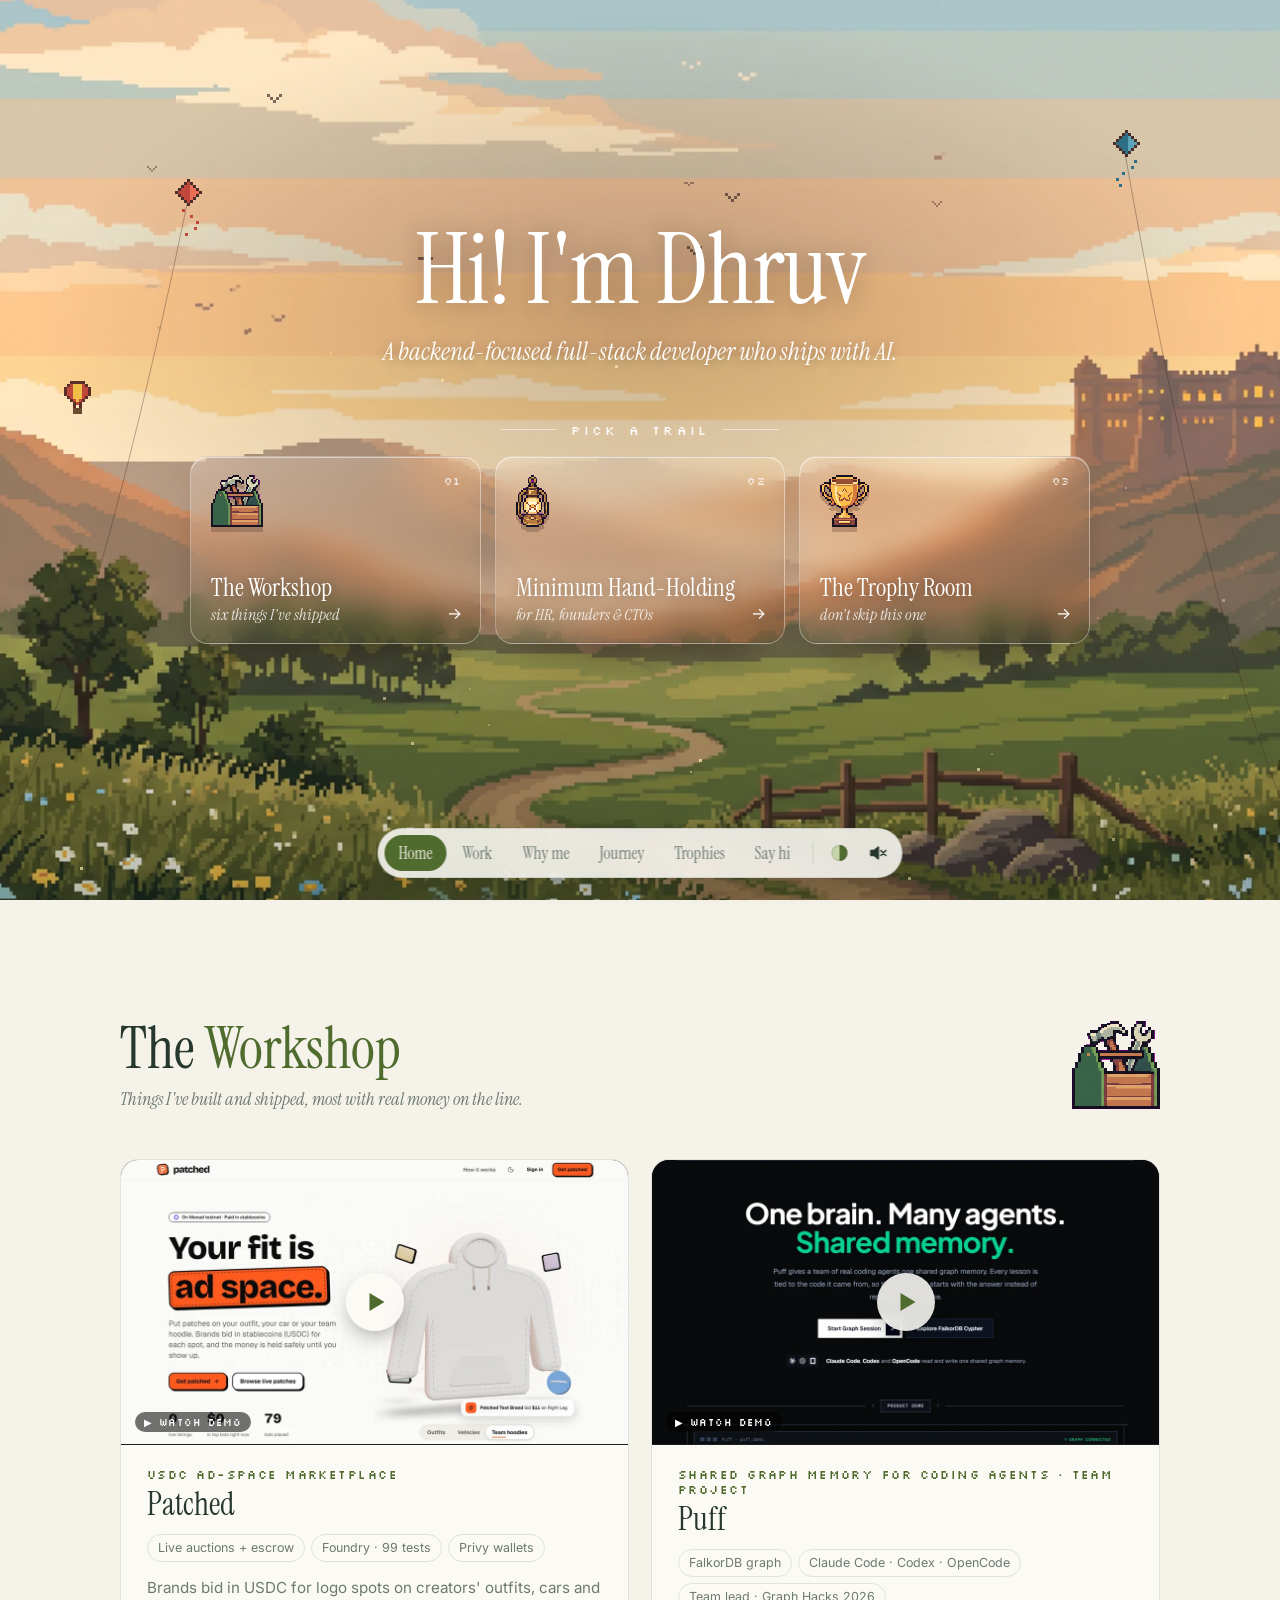
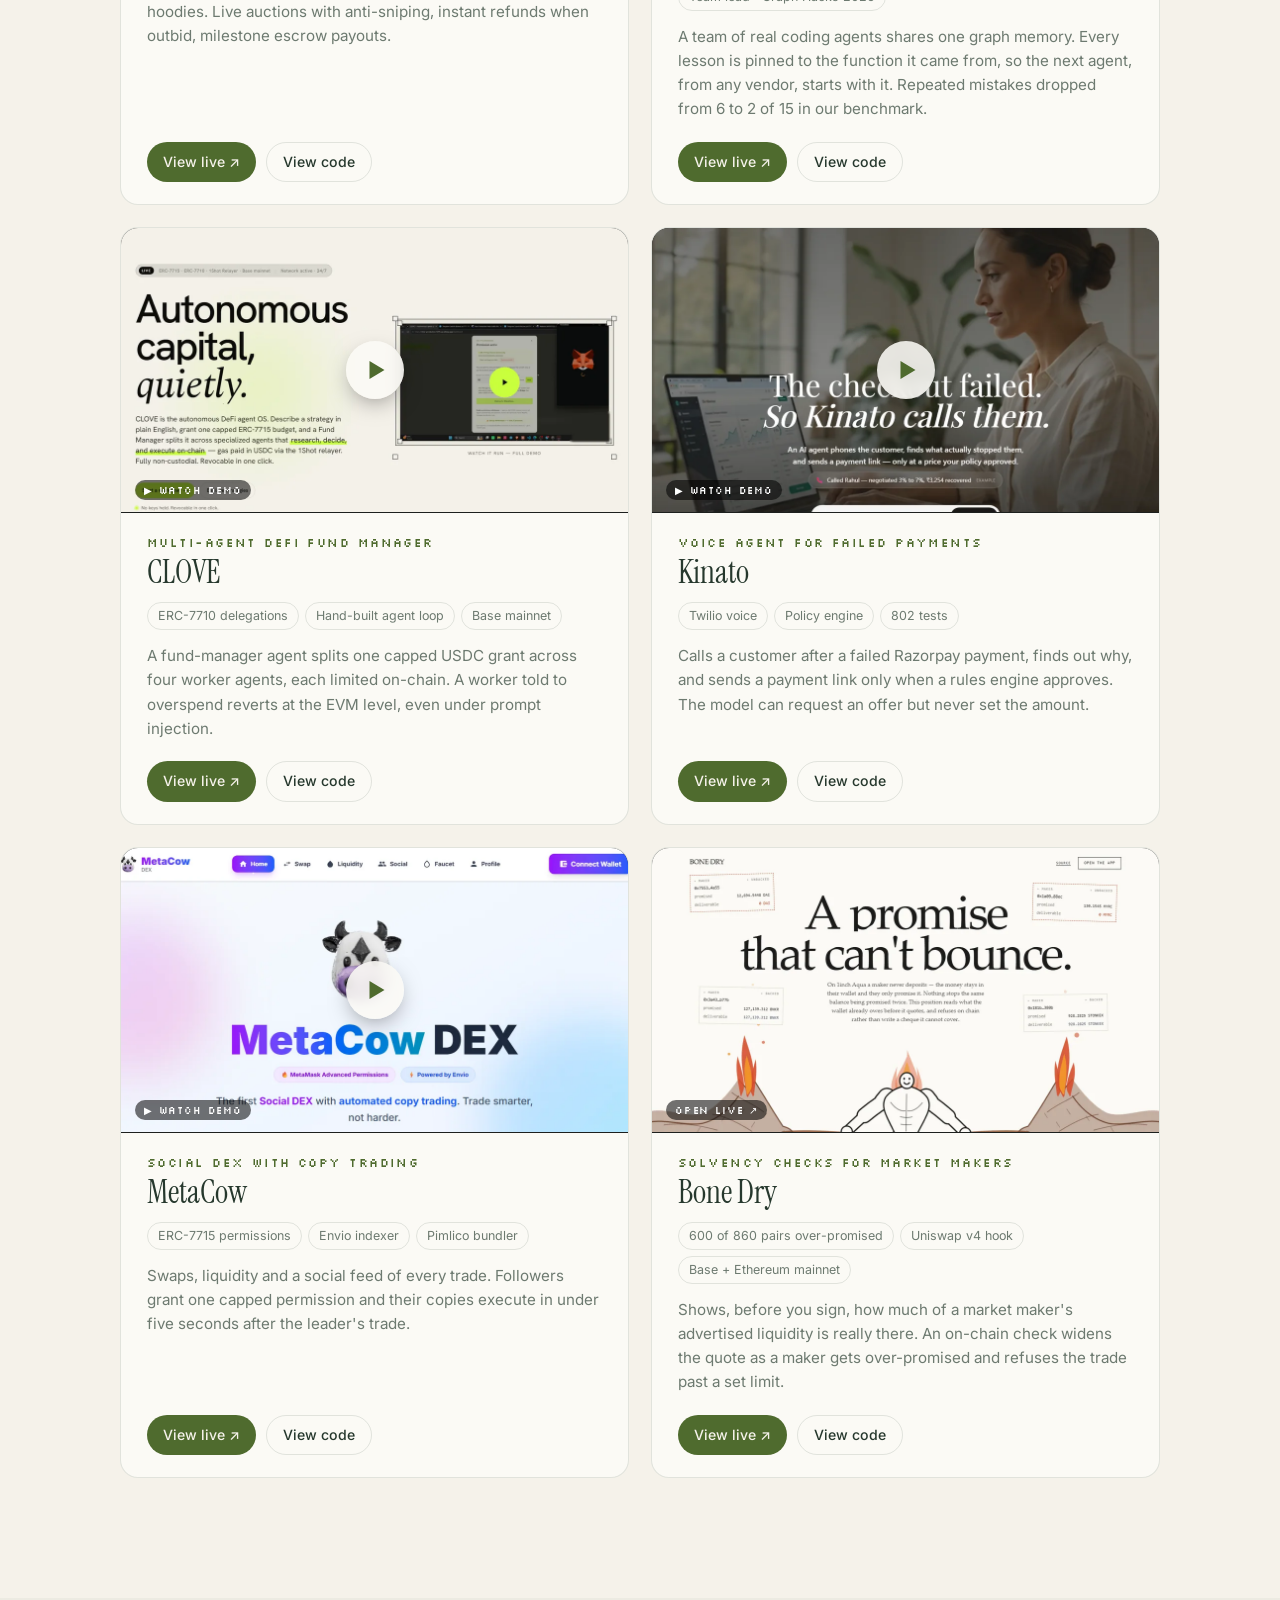
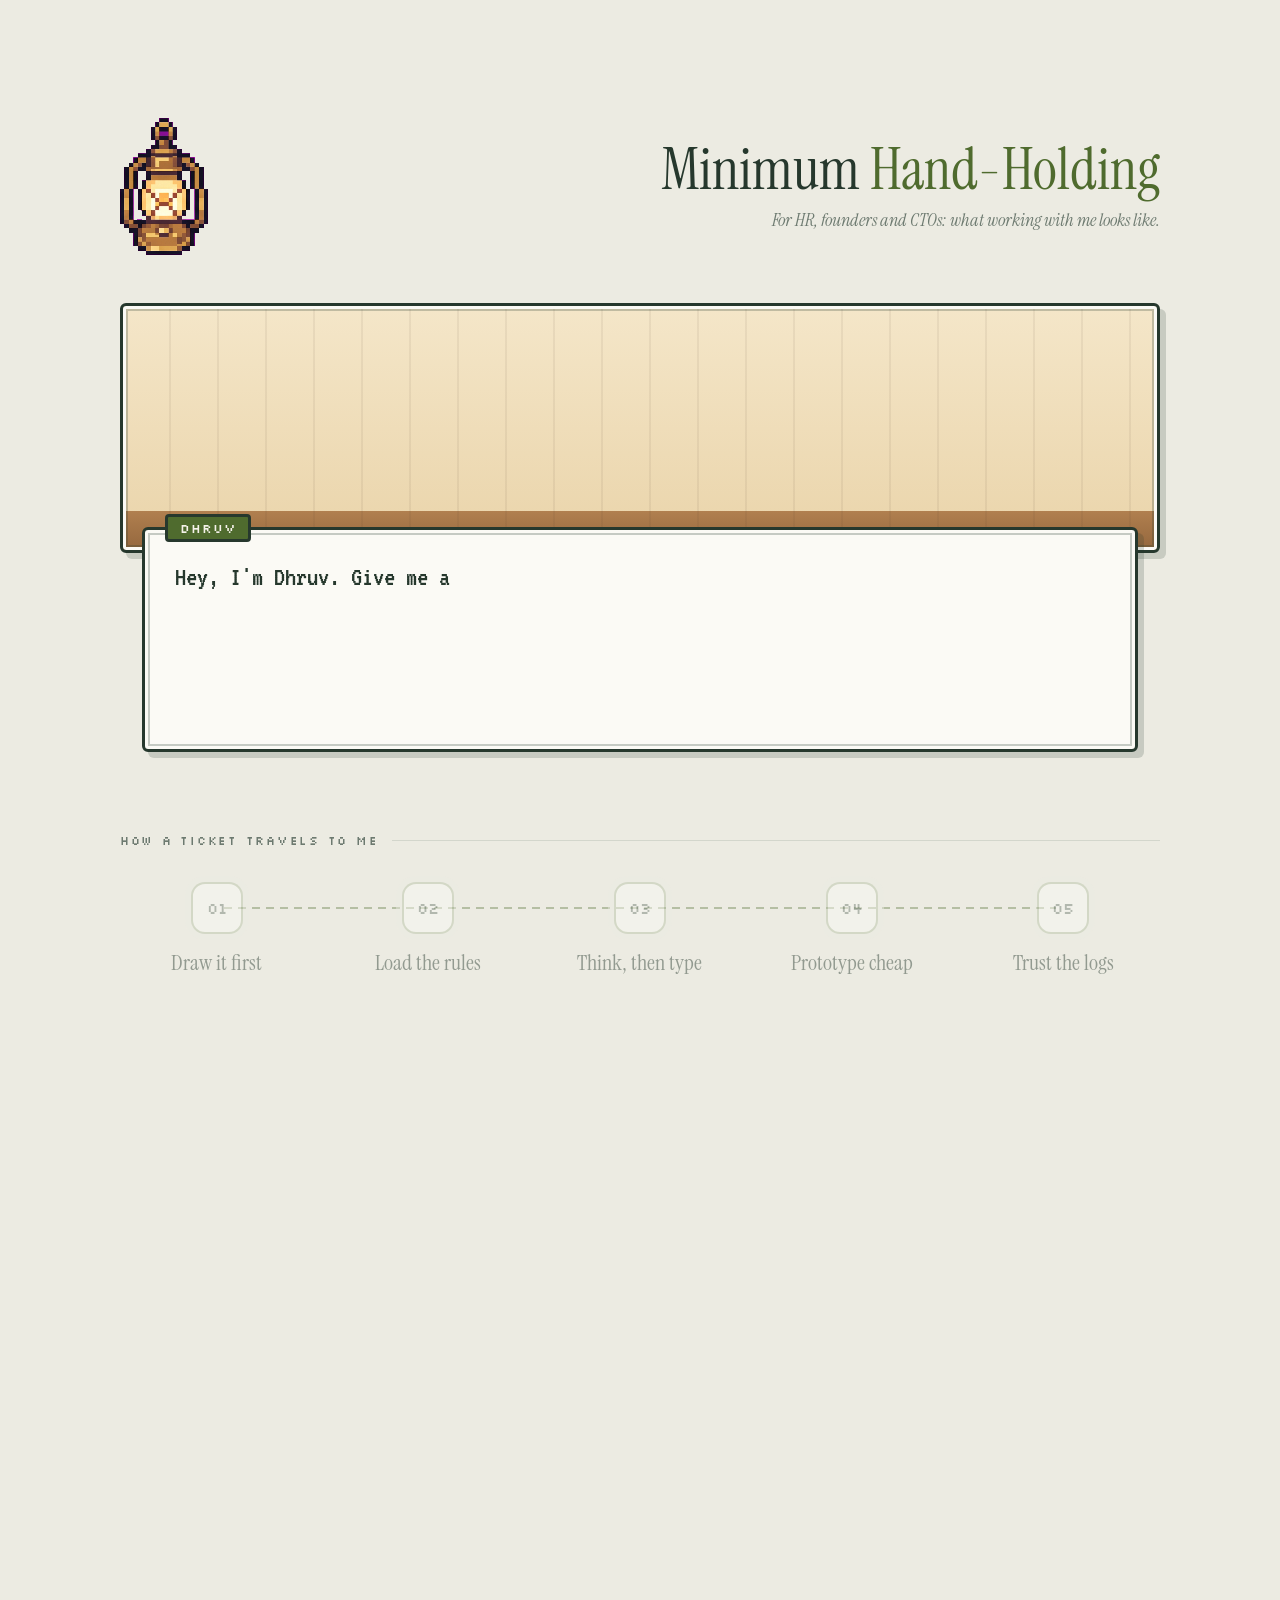
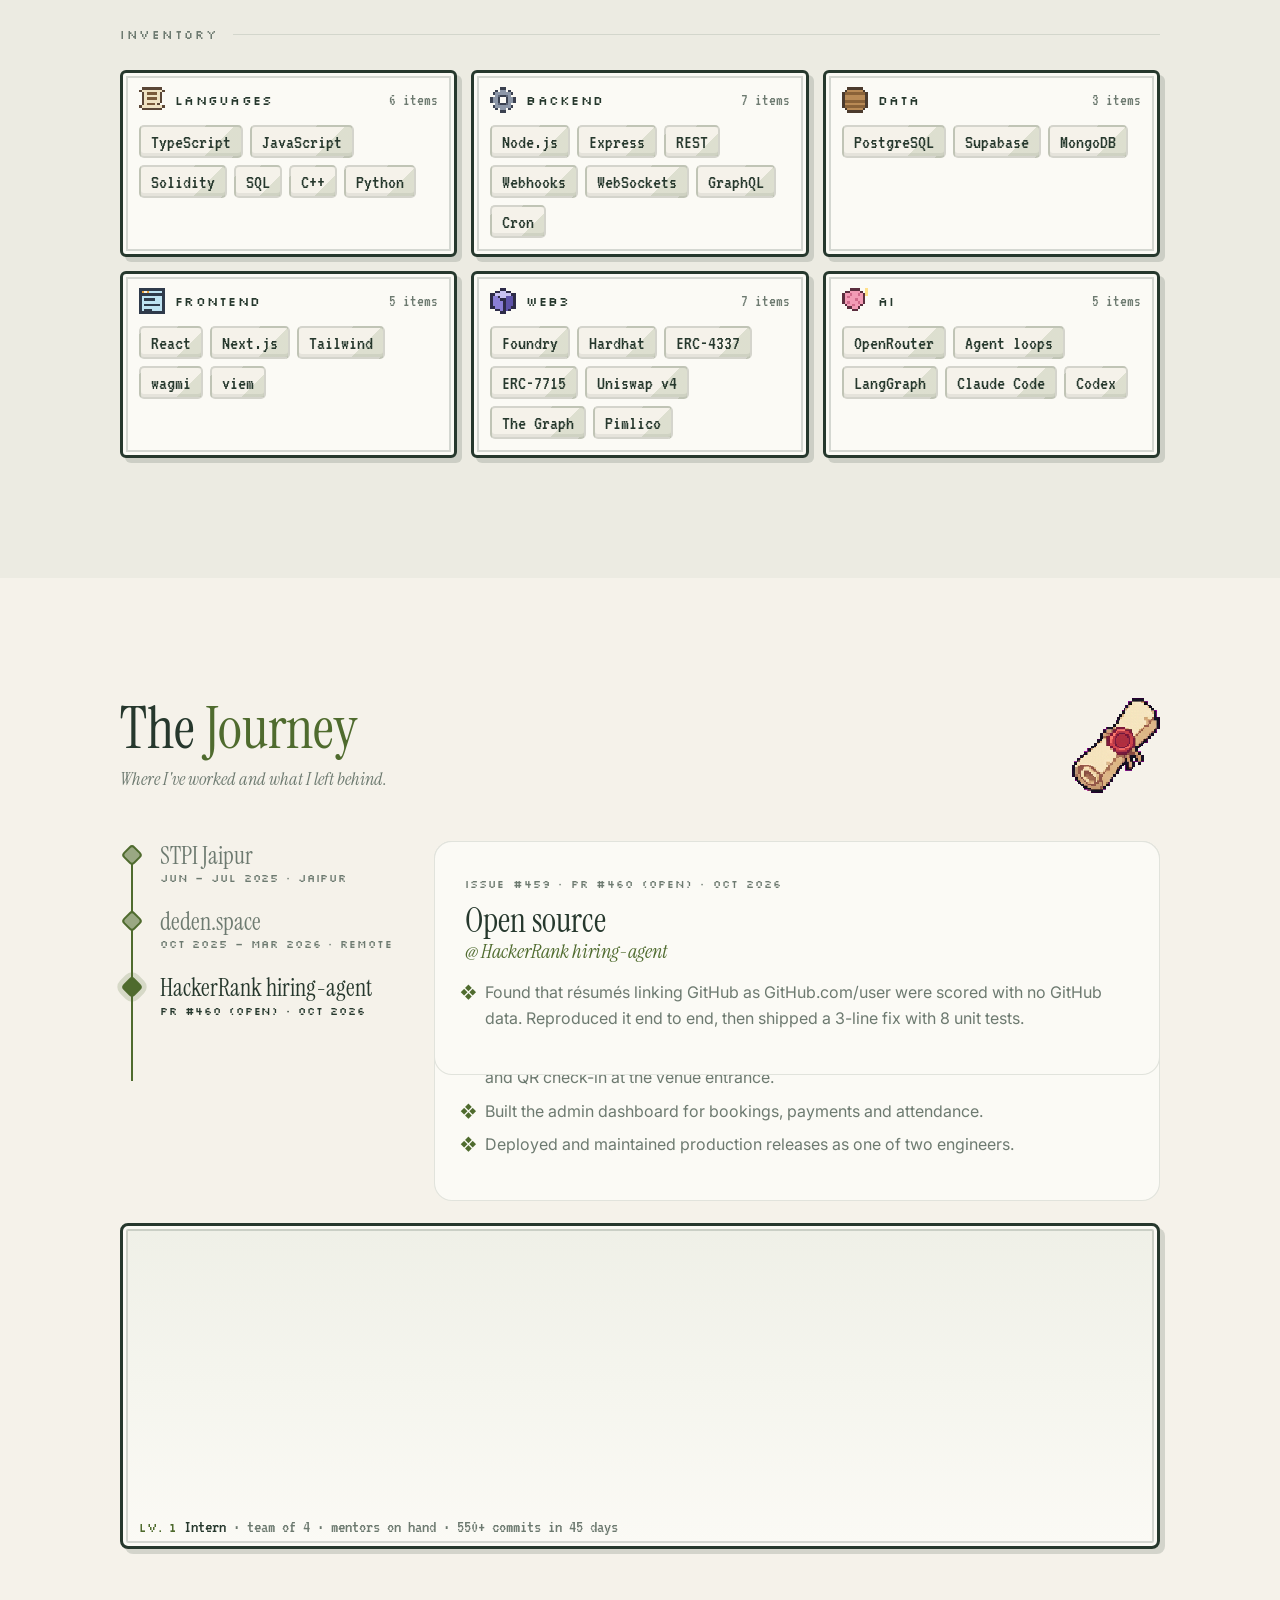
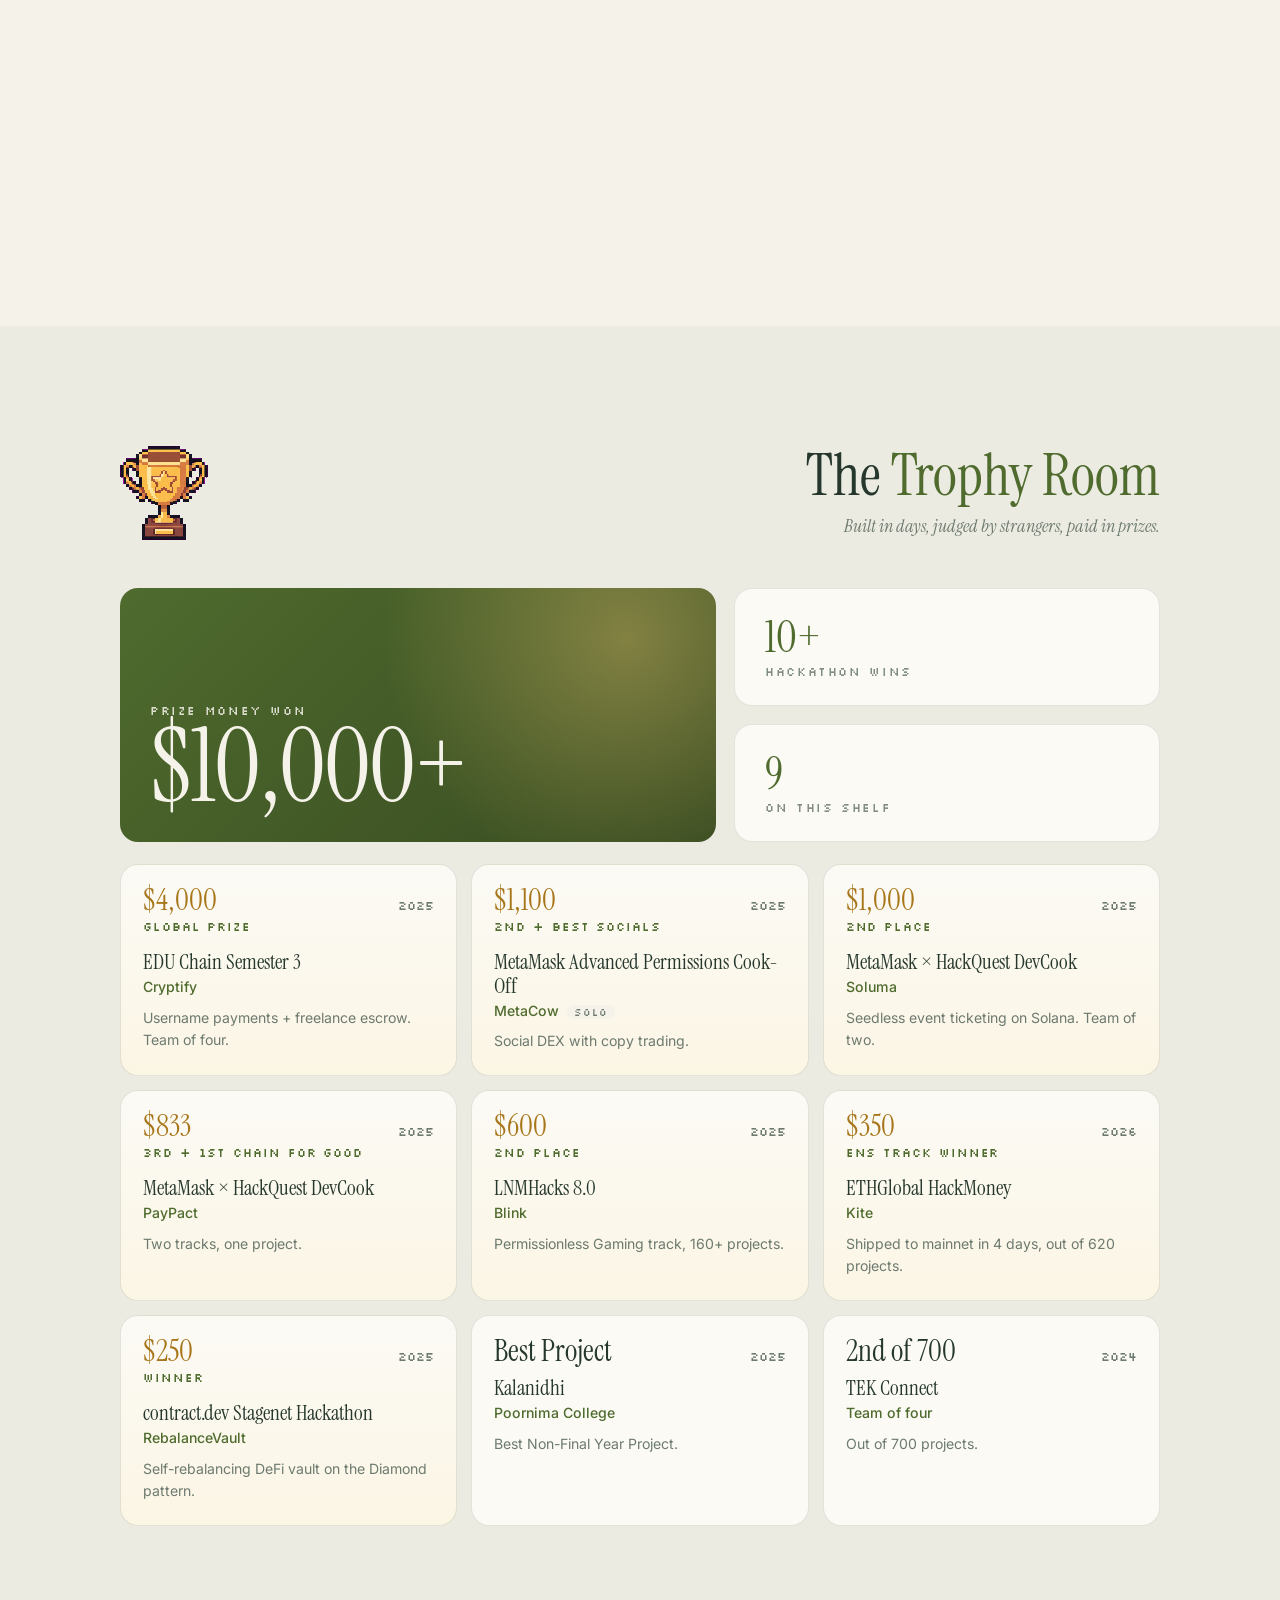
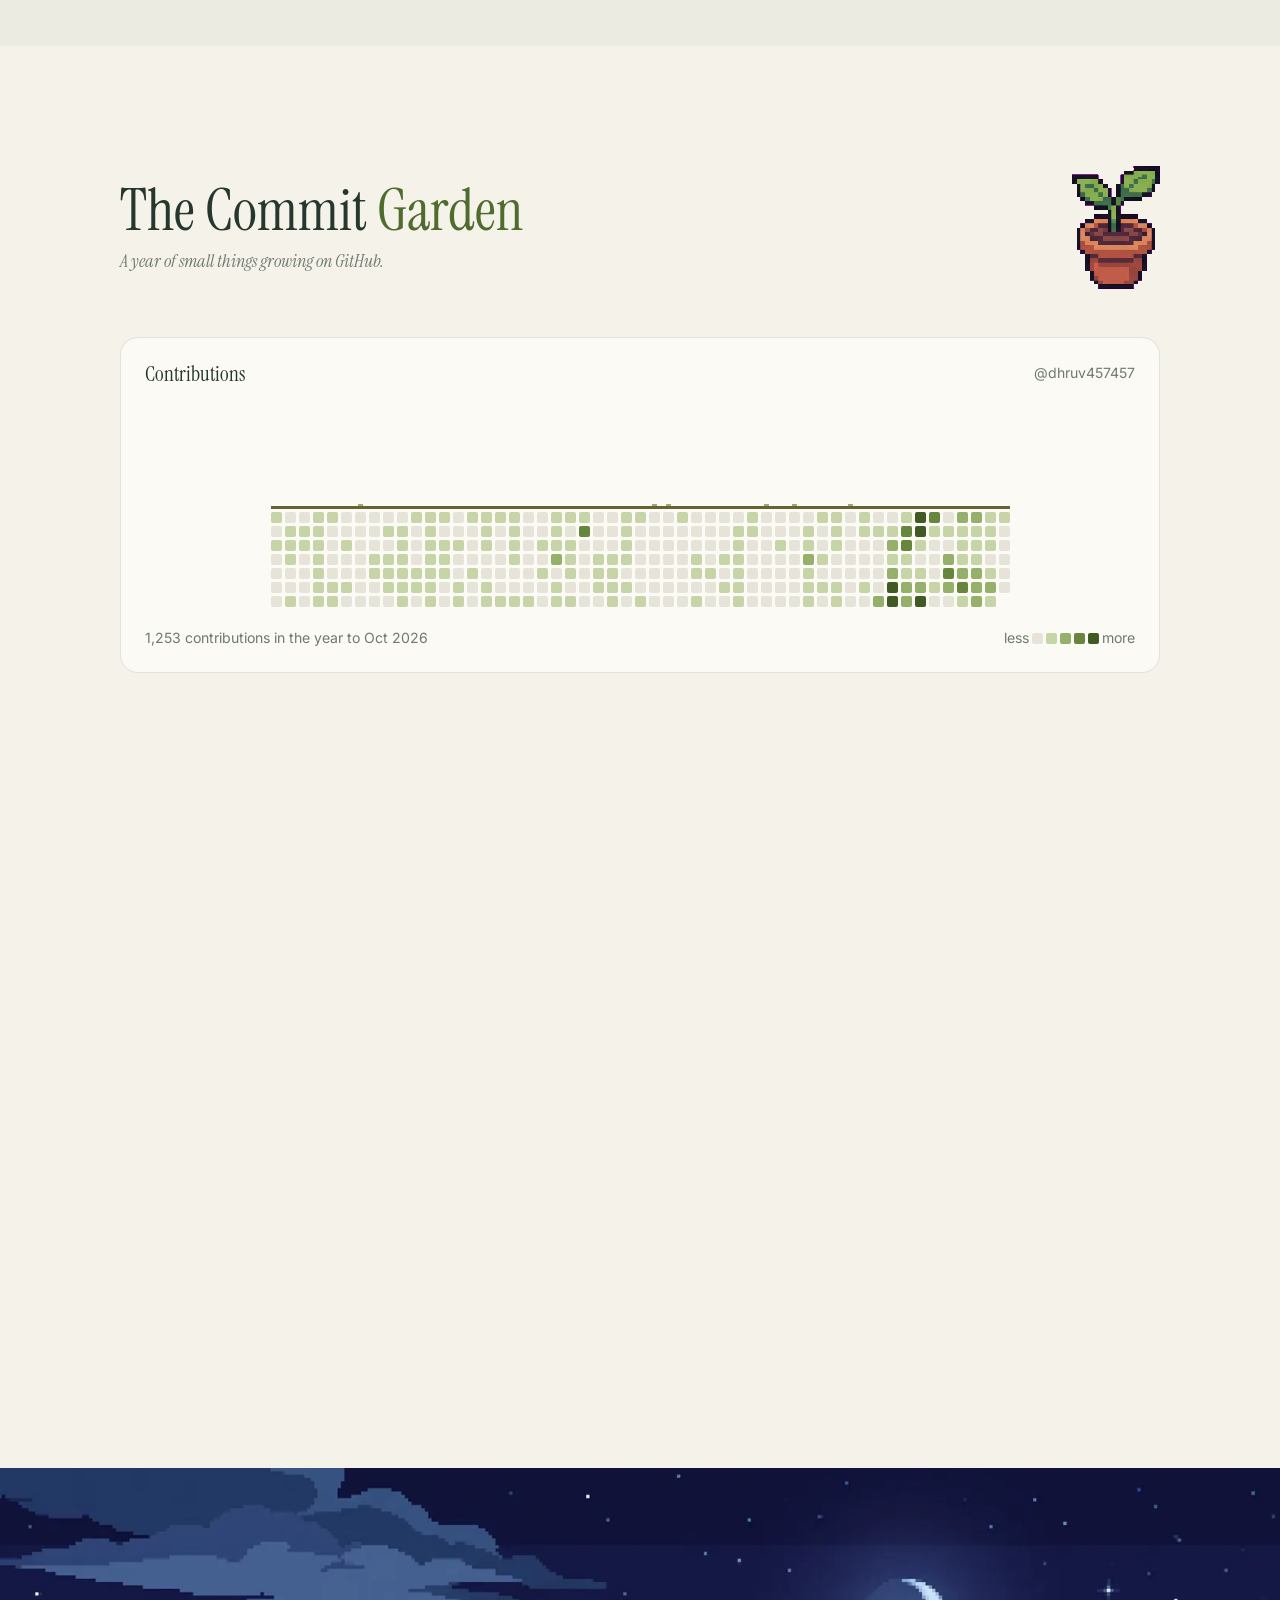
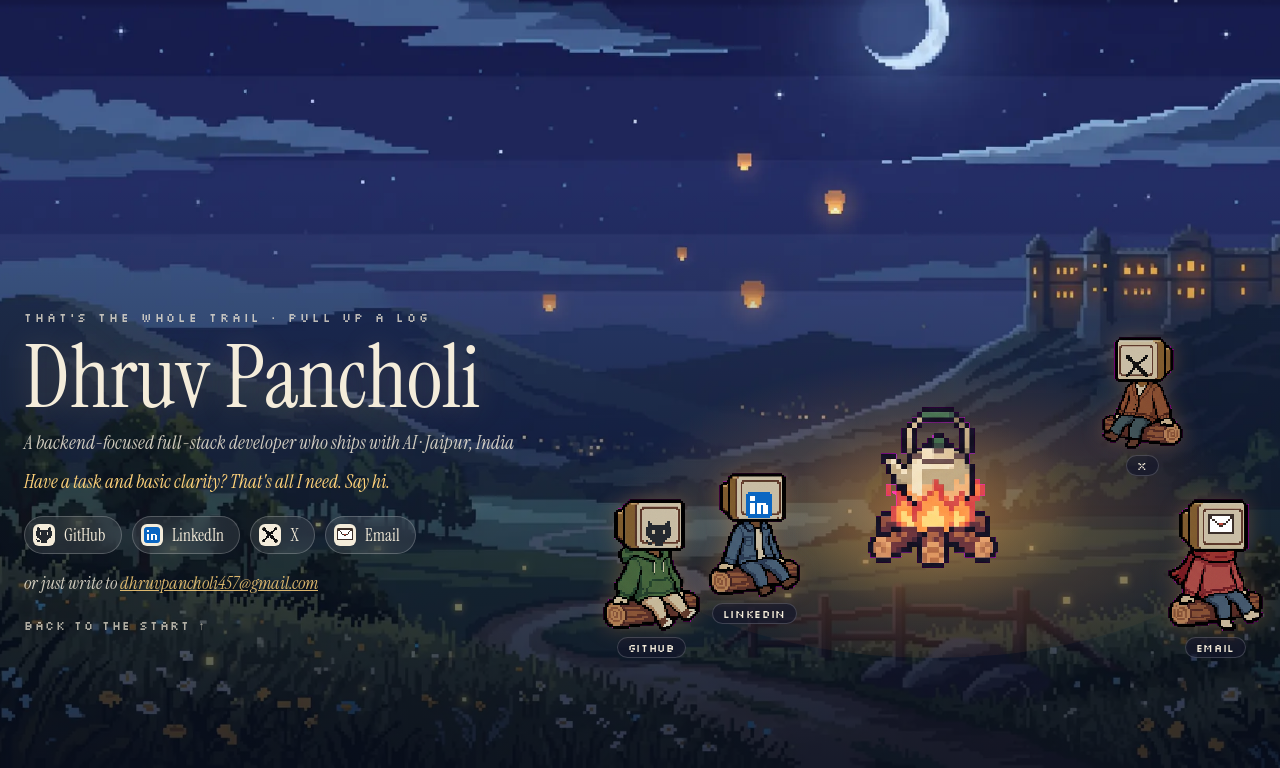
==== commit 53c14274: "Add Vercel Web Analytics Loads Vercel's insights script so the dashboard counts visitors and page vi" ====
--- a/site/index.html
+++ b/site/index.html
@@ -30,6 +30,9 @@
   <link rel="preconnect" href="https://fonts.gstatic.com" crossorigin>
   <link rel="stylesheet" href="https://fonts.googleapis.com/css2?family=Instrument+Serif:ital@0;1&family=Inter:wght@400;500;600&family=Silkscreen&family=VT323&display=swap">
   <link rel="stylesheet" href="style.css">
+  <!-- Vercel Web Analytics: visitors and page views (no cookies) -->
+  <script>window.va = window.va || function () { (window.vaq = window.vaq || []).push(arguments); };</script>
+  <script defer src="/_vercel/insights/script.js"></script>
 </head>
 <body>
   <!-- ============ Hero ============ -->
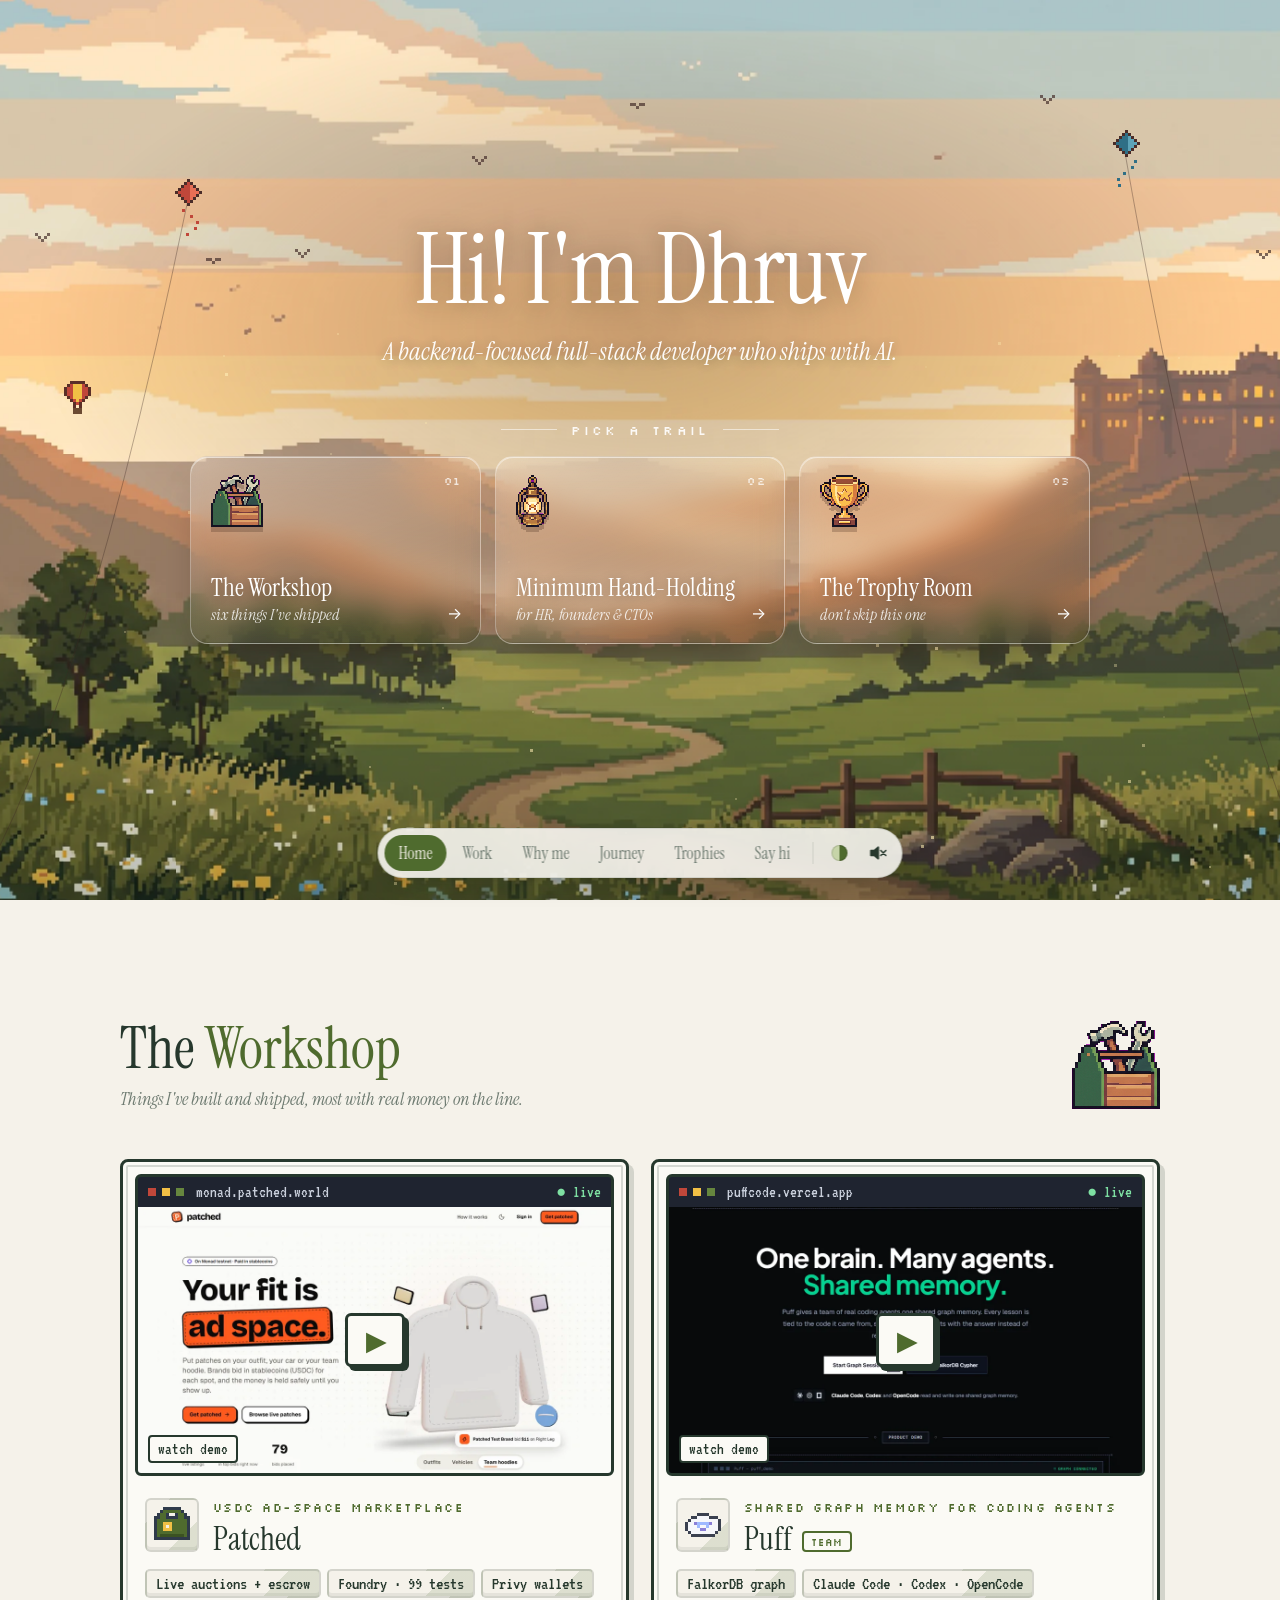
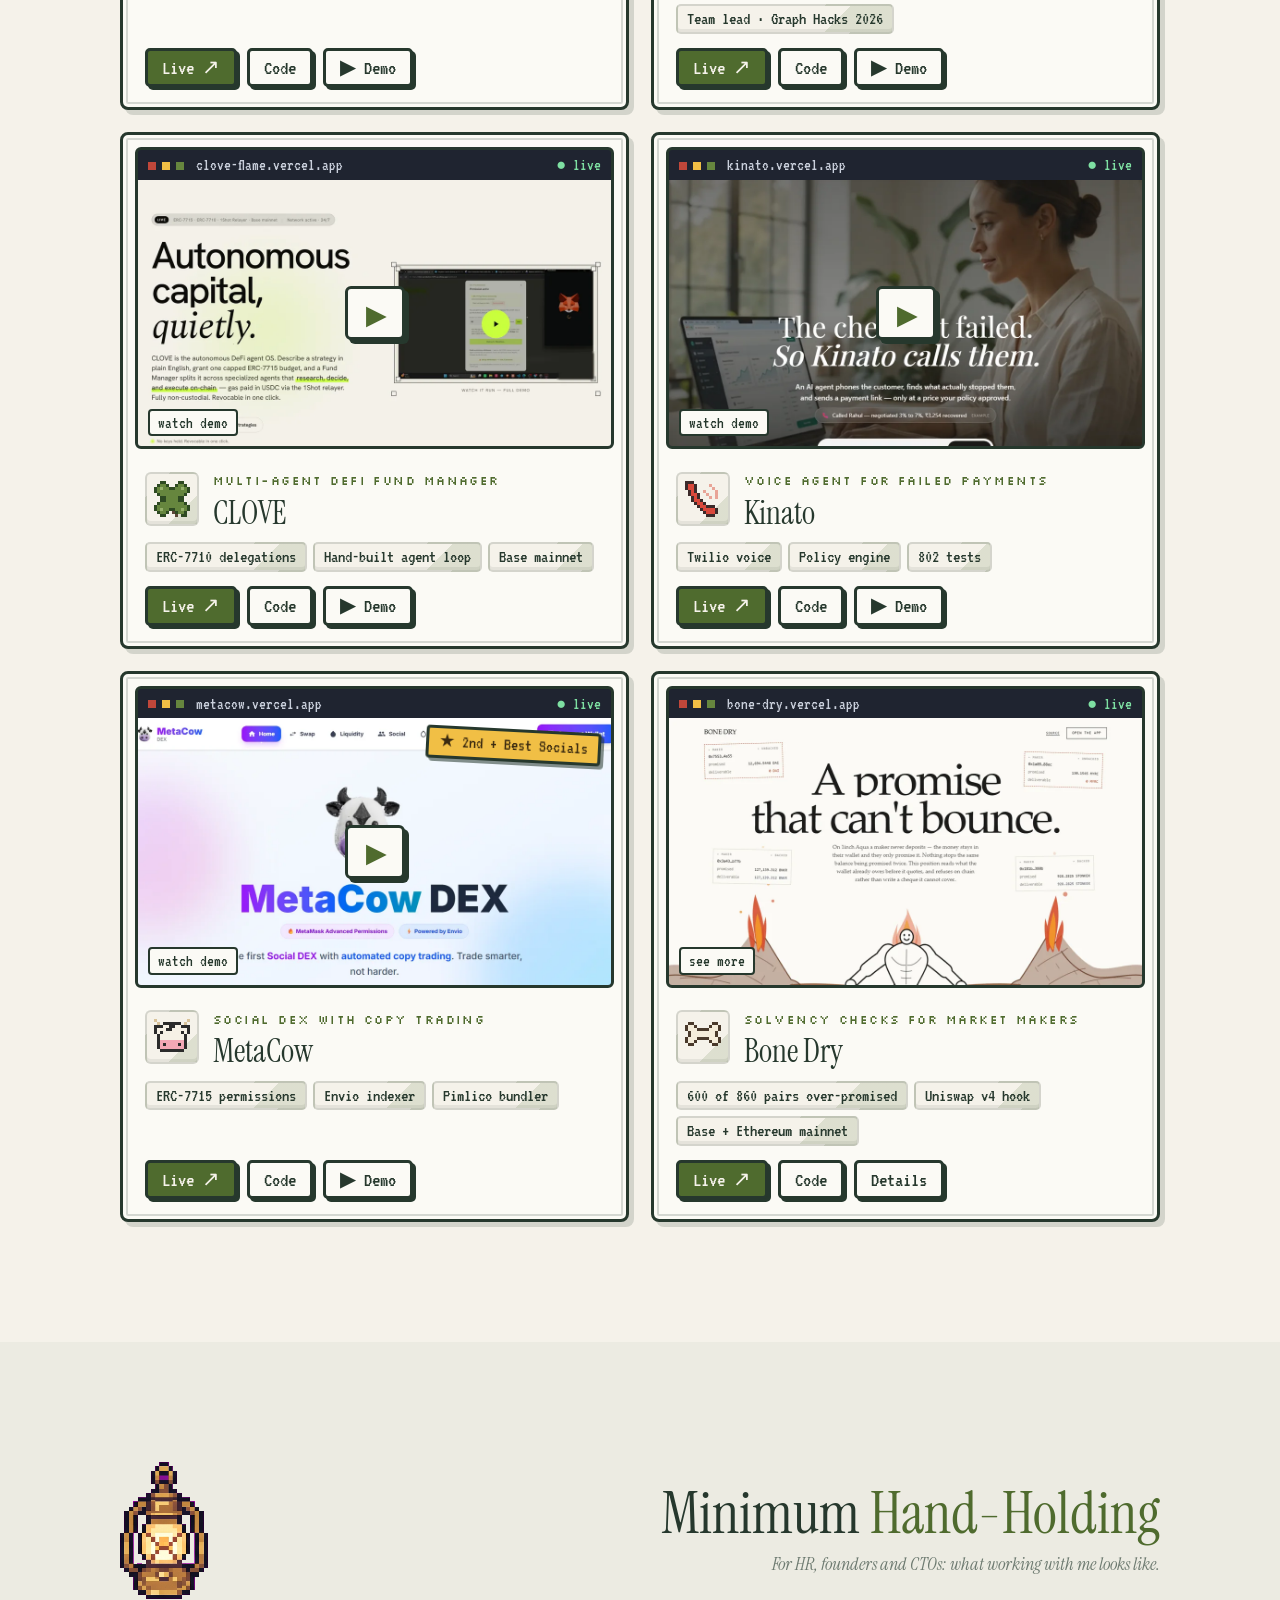
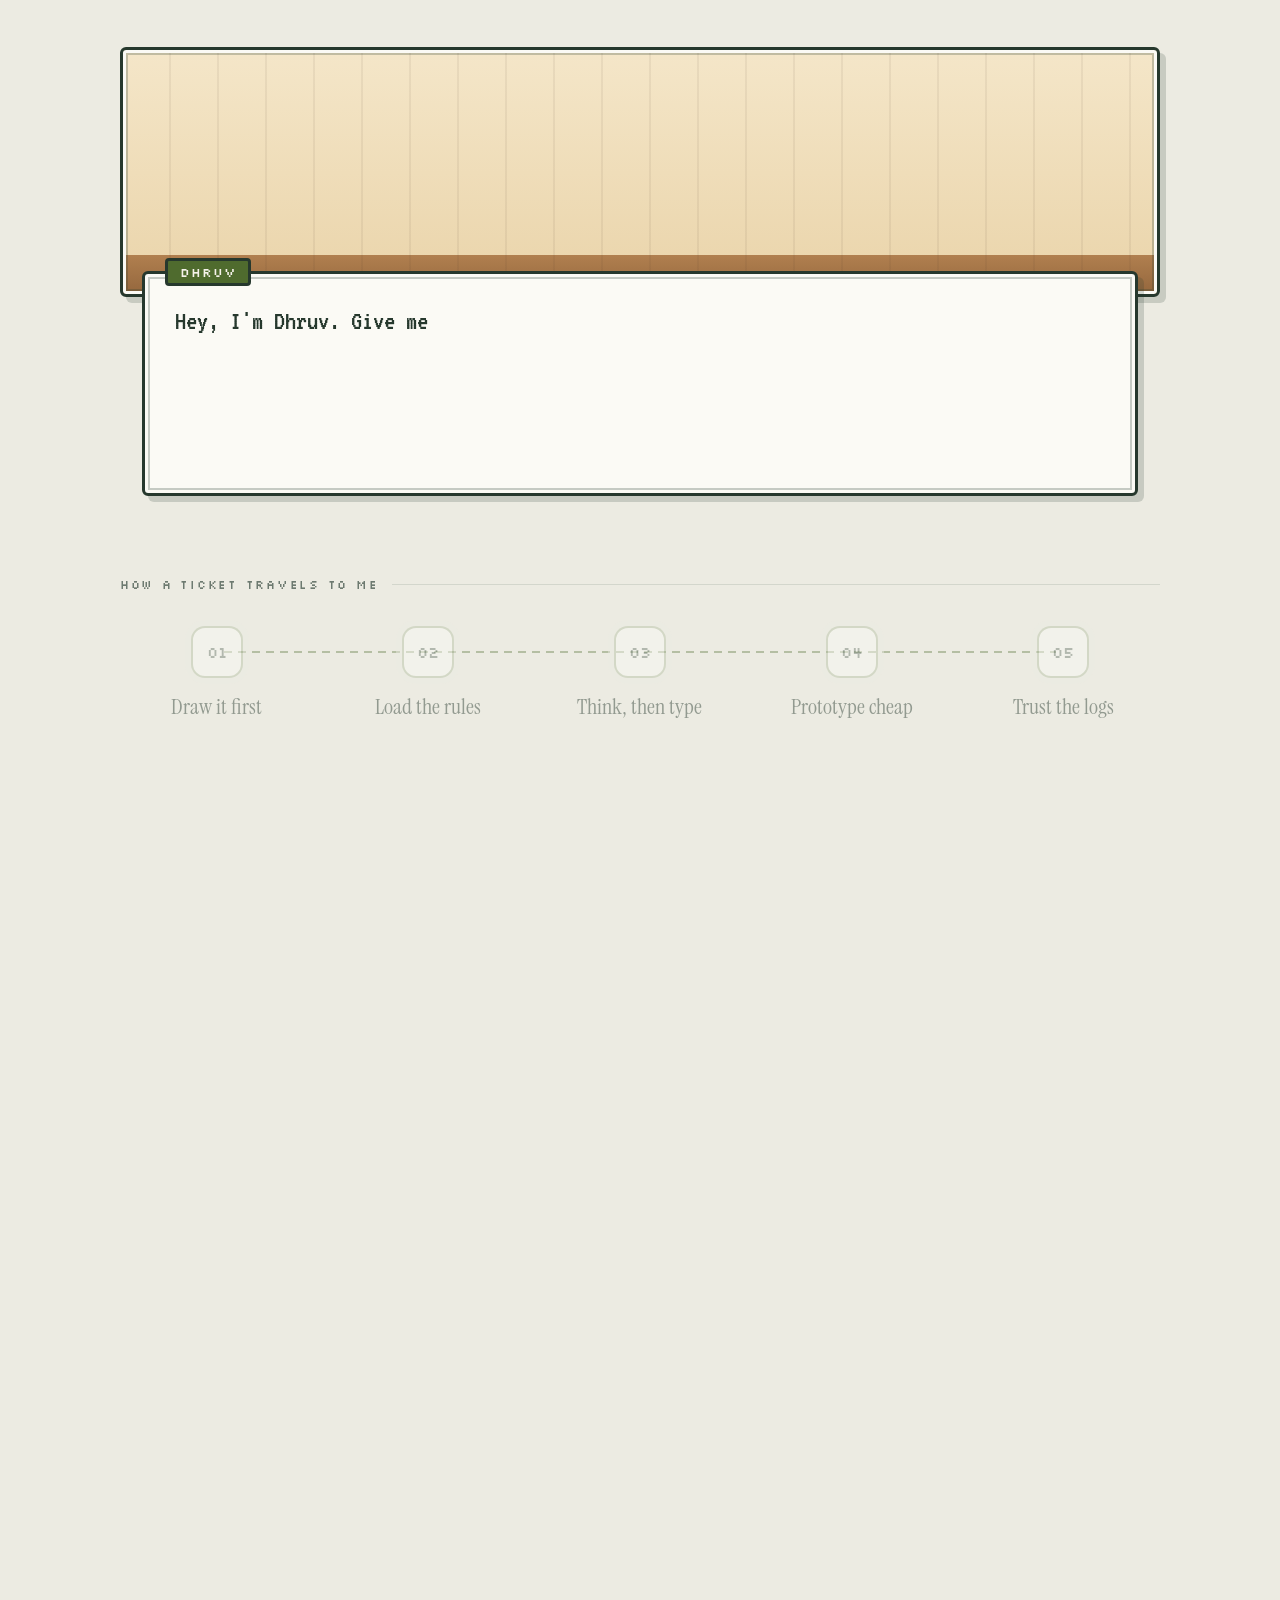
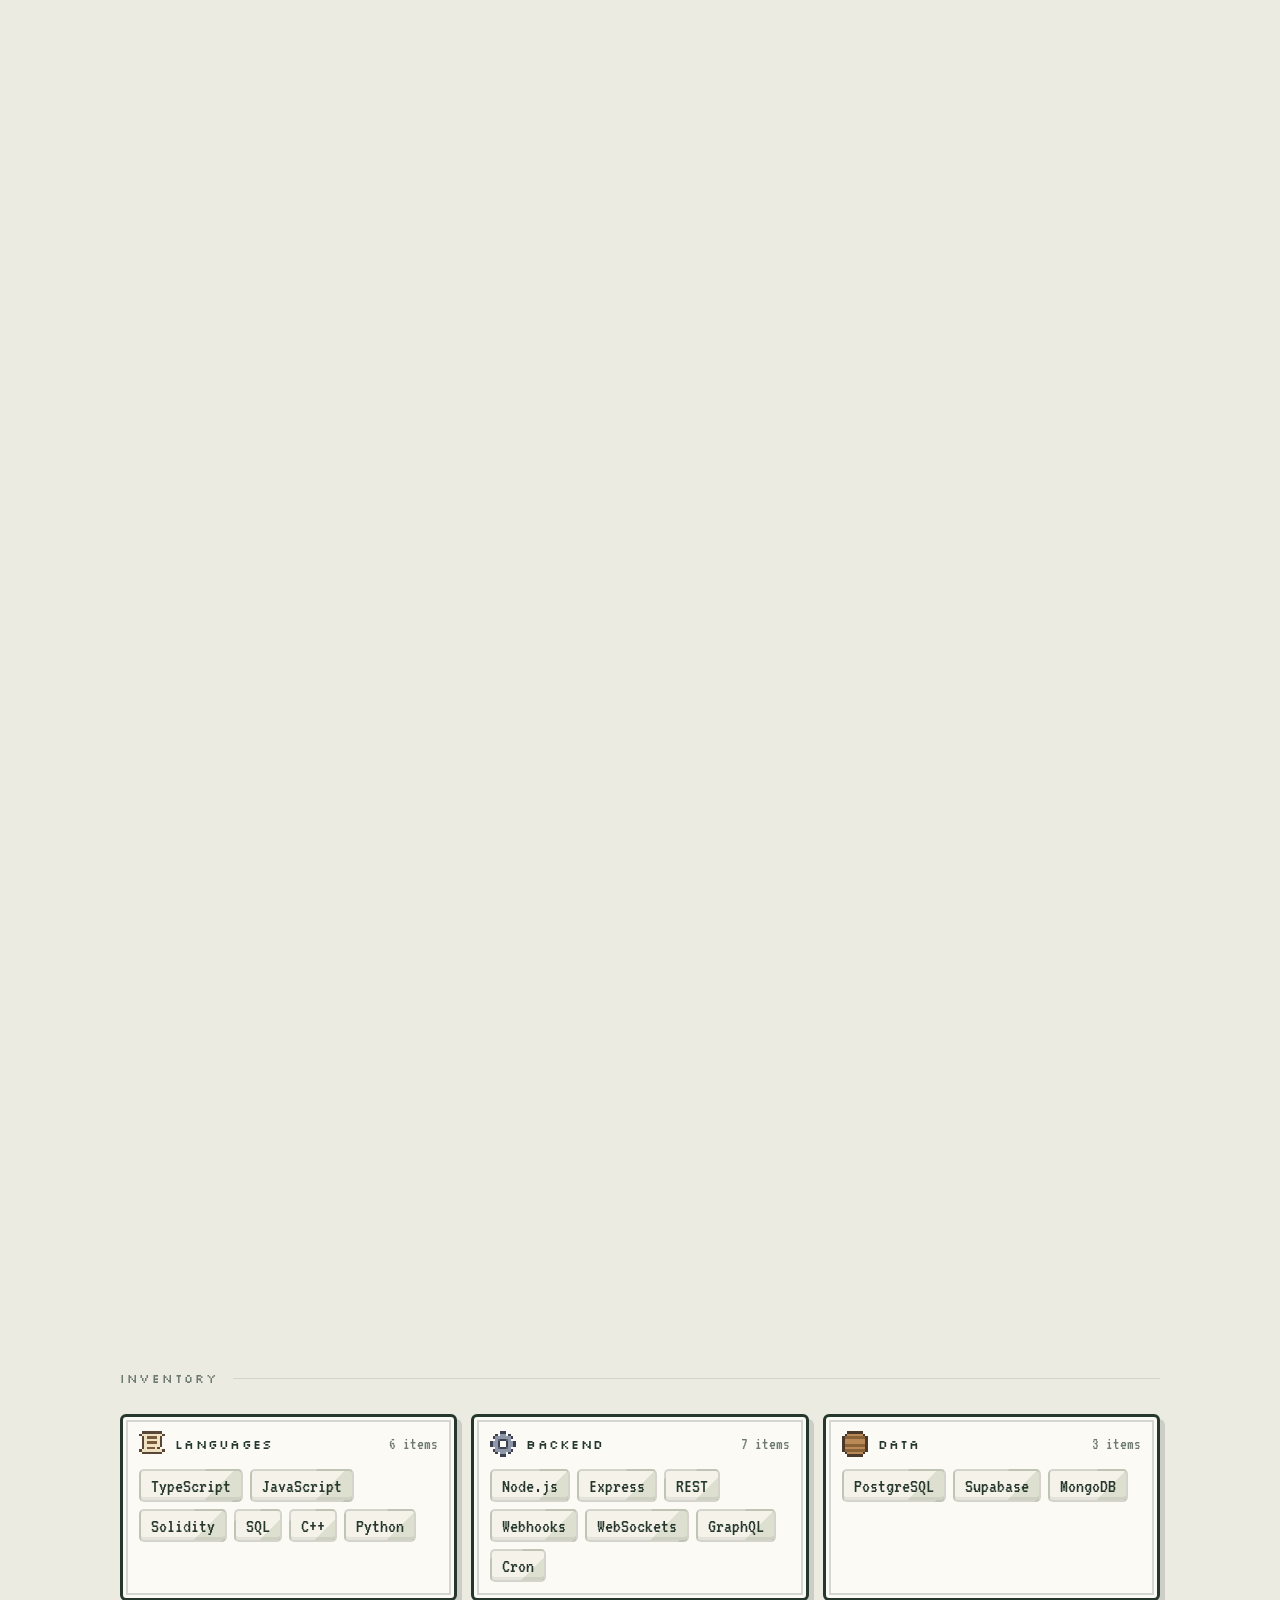
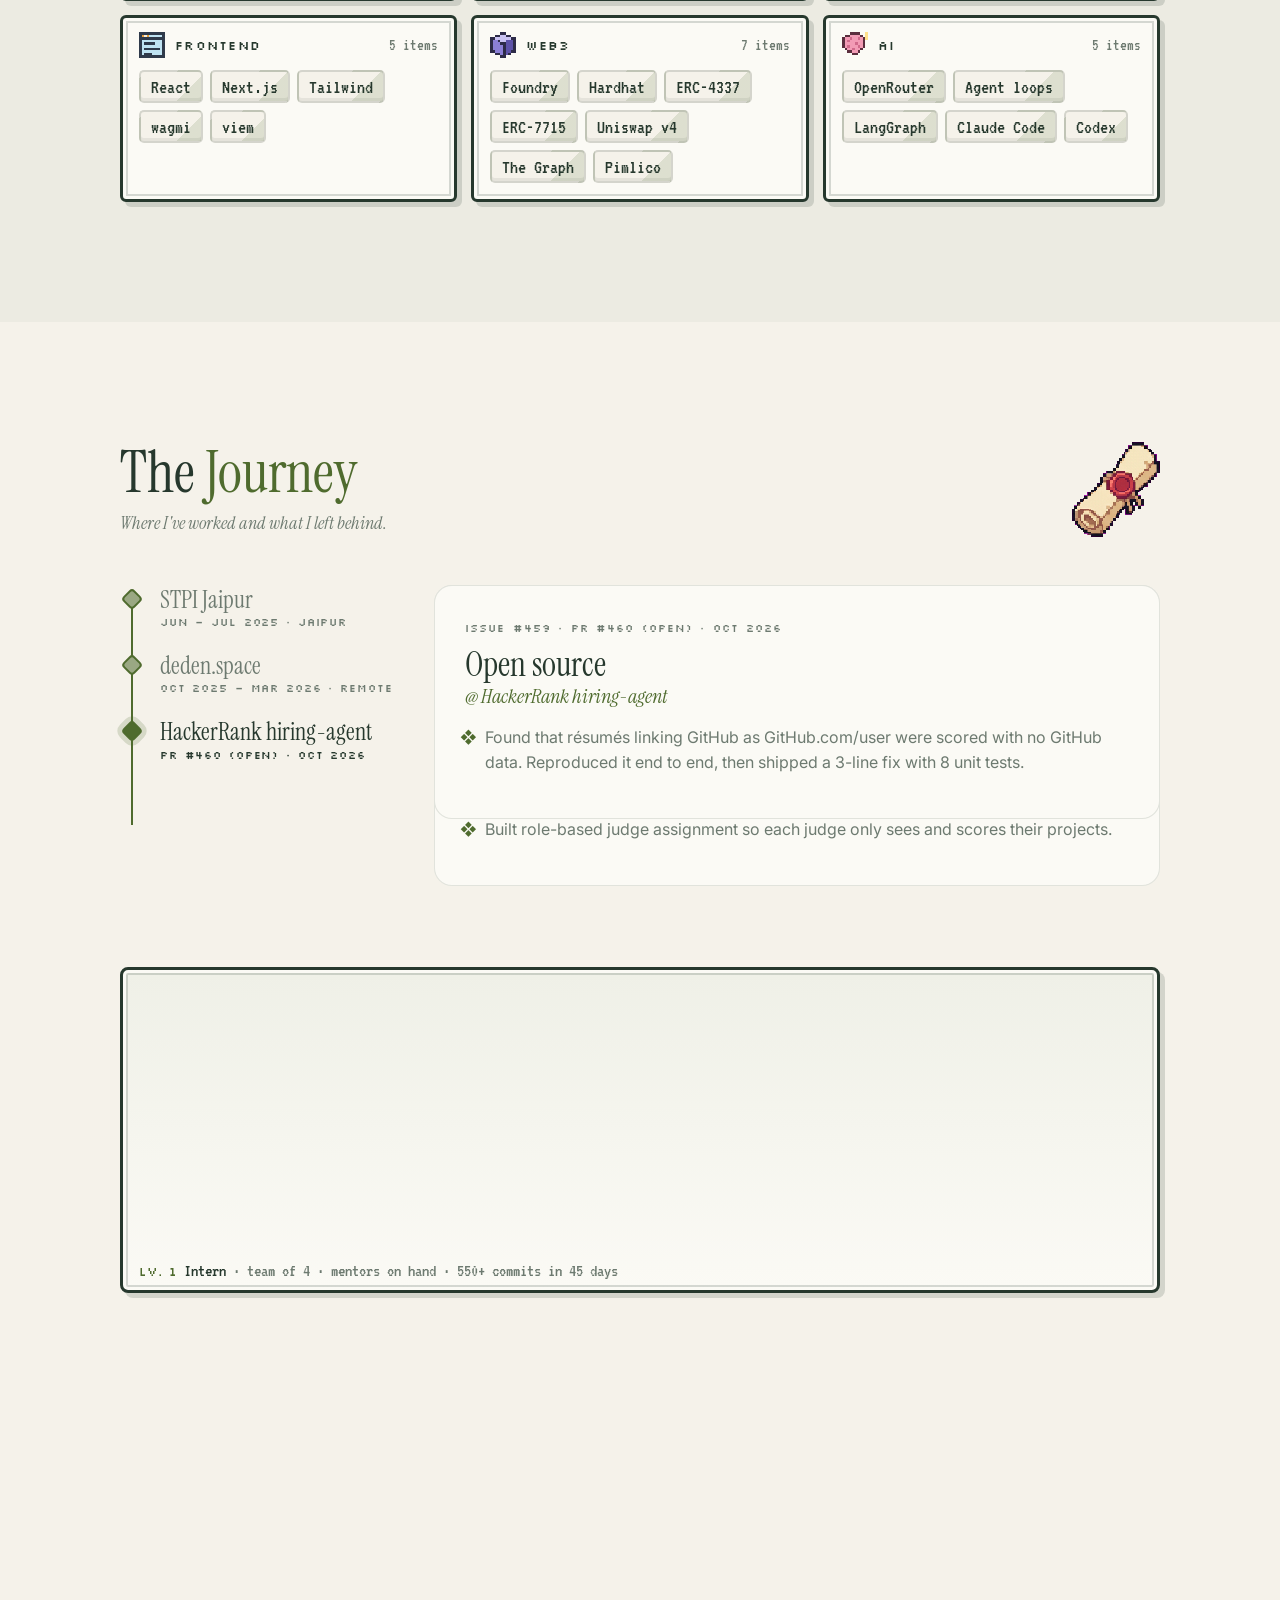
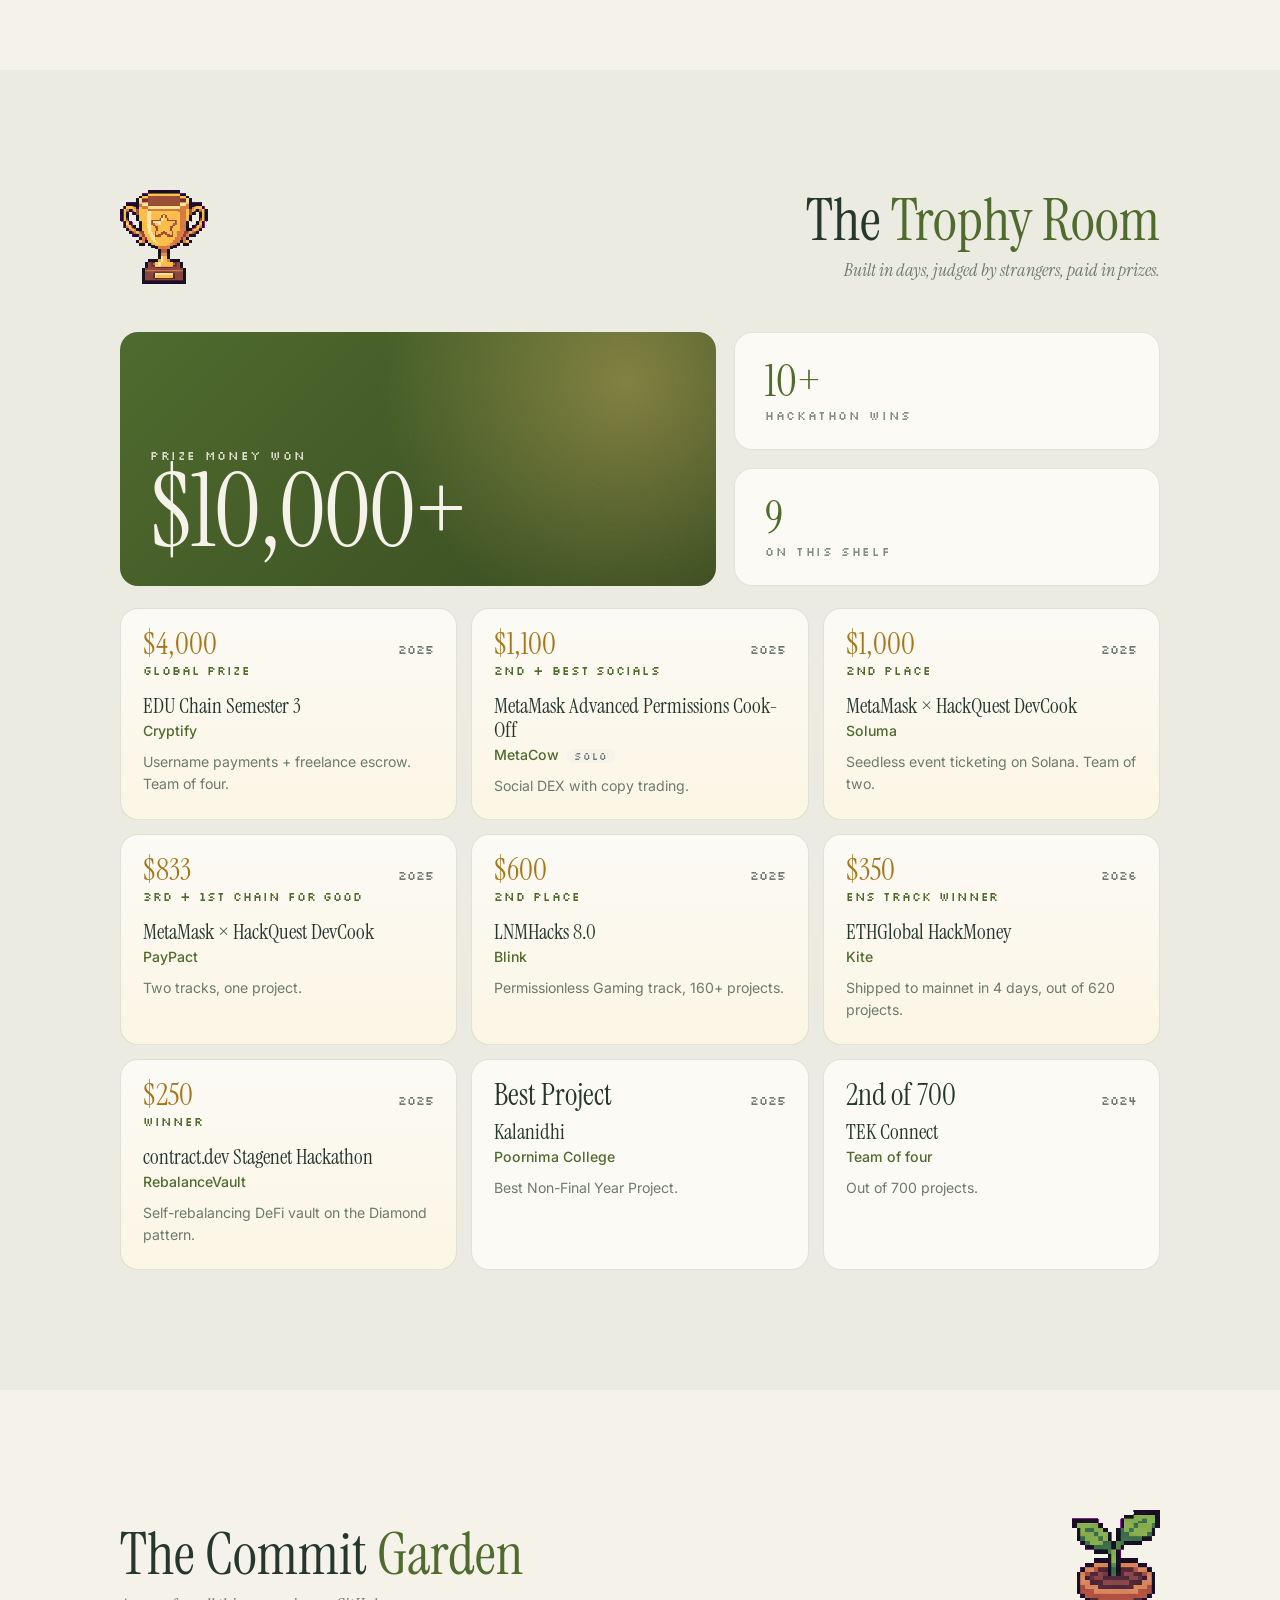
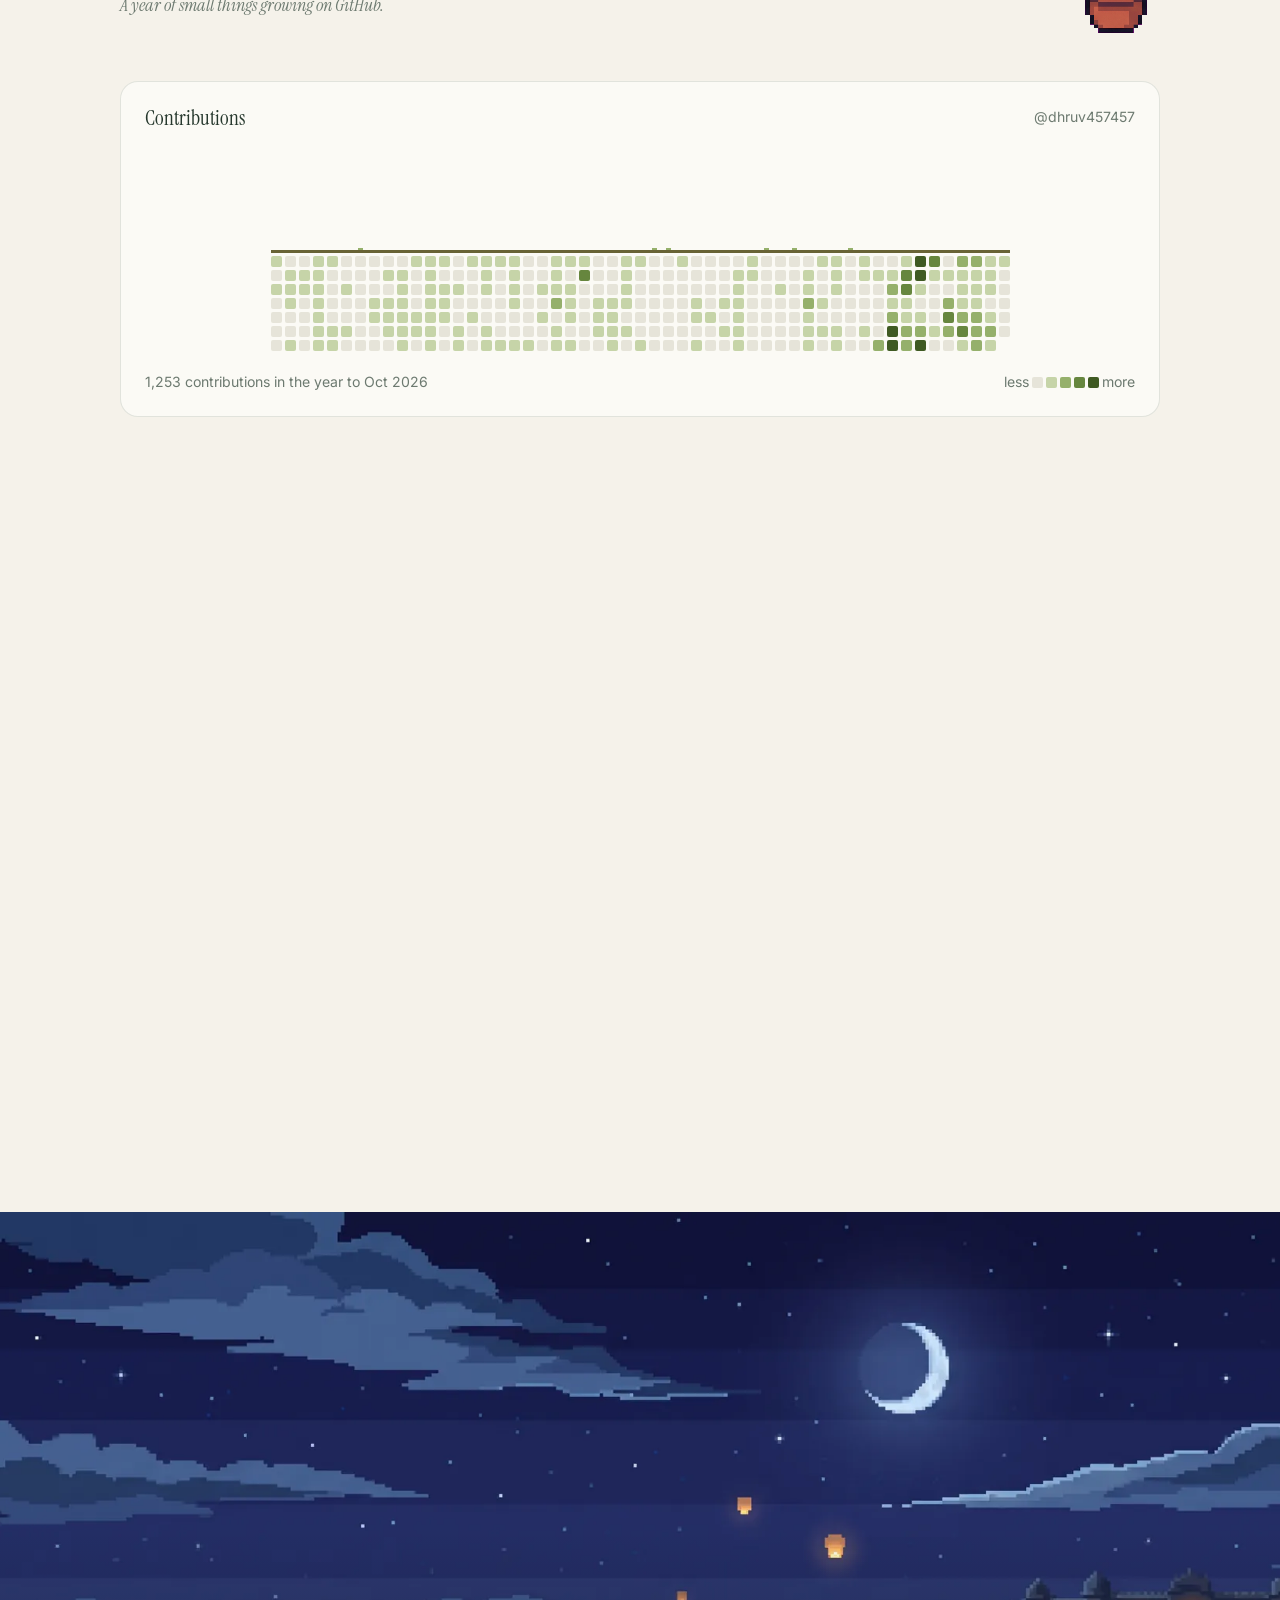
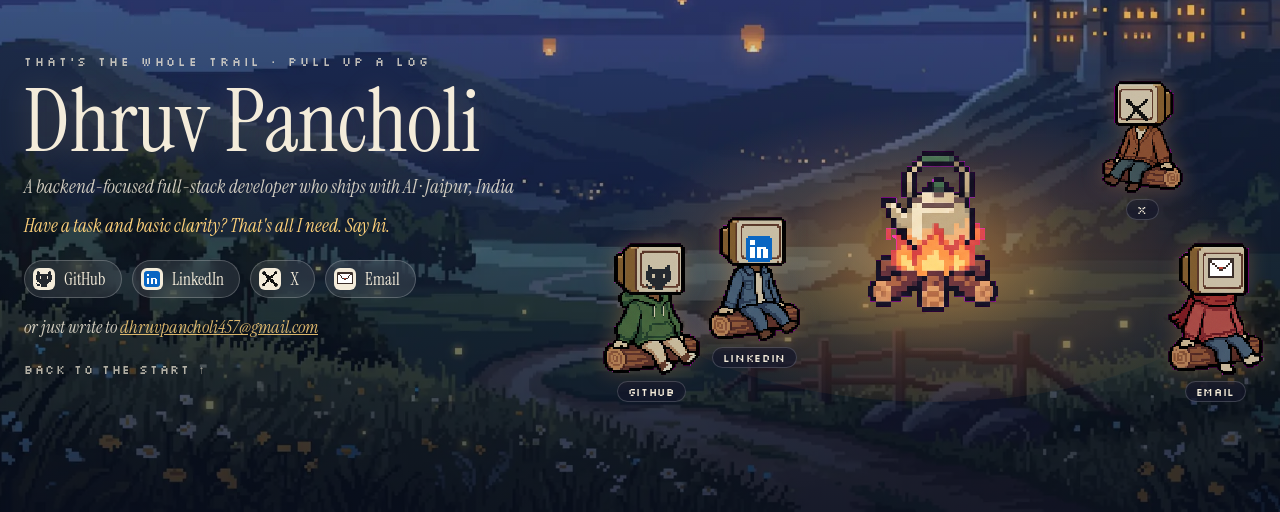
==== commit a54c55c6: "Redesign the project cards and open each one in a pop-up - Cards are short: a pixel browser-window c" ====
--- a/site/index.html
+++ b/site/index.html
@@ -231,10 +231,31 @@
     <span class="music-hint" id="music-hint">tap anywhere for sound ♪</span>
   </nav>
 
-  <!-- Video player for project demos -->
-  <dialog class="player" id="player" aria-label="Project demo video">
-    <div class="player-frame"><iframe id="player-iframe" title="Project demo" allow="autoplay; encrypted-media; picture-in-picture" allowfullscreen></iframe></div>
-    <form method="dialog"><button class="player-close" aria-label="Close video">close ✕</button></form>
+  <!-- A project, opened: its demo plays on top (or its cover shows), the whole write-up sits below -->
+  <dialog class="player" id="player" aria-labelledby="pm-name">
+    <div class="pm project">
+      <div class="window">
+        <div class="window-bar">
+          <i></i><i></i><i></i><span class="host" id="pm-host"></span><span class="on-air" id="pm-live">● live</span>
+          <form method="dialog"><button class="pm-x" aria-label="Close">✕</button></form>
+        </div>
+        <div class="player-frame">
+          <iframe id="player-iframe" title="Project demo" allow="autoplay; encrypted-media; picture-in-picture" allowfullscreen></iframe>
+          <img id="pm-cover" alt="" hidden>
+        </div>
+      </div>
+      <div class="pm-body">
+        <div class="project-head">
+          <span class="project-icon" id="pm-icon"></span>
+          <div><span class="kind" id="pm-kind"></span><h3 id="pm-name"></h3></div>
+        </div>
+        <p class="pm-won" id="pm-won" hidden></p>
+        <ul class="chips" id="pm-chips"></ul>
+        <p class="pm-text" id="pm-text"></p>
+        <ul class="pm-details" id="pm-details"></ul>
+        <div class="actions" id="pm-actions"></div>
+      </div>
+    </div>
   </dialog>
 
   <!-- The pixel me who travels down the page with you (and the odd thing he says) -->
--- a/site/style.css
+++ b/site/style.css
@@ -230,8 +230,59 @@
 
 /* ---------- Projects ---------- */
 .projects { display: grid; grid-template-columns: repeat(2, 1fr); gap: 22px; }
-.project { display: flex; flex-direction: column; overflow: hidden; transition: transform .3s, box-shadow .3s, background .5s; }
-.project-body { display: flex; flex-direction: column; flex: 1; padding: 22px 26px 22px; }
+/* the Workshop's cards wear the Inventory pouches' pixel frame */
+.project {
+  display: flex;
+  flex-direction: column;
+  overflow: hidden;
+  border: 3px solid var(--ink);
+  border-radius: 8px;
+  box-shadow: inset 0 0 0 3px var(--card), inset 0 0 0 5px color-mix(in srgb, var(--ink) 18%, transparent), 5px 5px 0 color-mix(in srgb, var(--ink) 16%, transparent);
+  transition: transform .3s, box-shadow .3s, background .5s;
+}
+/* the cover is a little browser window: a dark bar with the live site's address, the capture below */
+.project .window { position: relative; margin: 12px 12px 0; border: 3px solid var(--ink); border-radius: 6px; overflow: hidden; background: #1f2430; }
+.window-bar { display: flex; align-items: center; gap: 6px; padding: 7px 10px 6px; color: #c9cfdb; font: 400 1.05rem/1 "VT323", var(--pixel), monospace; }
+.window-bar i { flex: none; width: 8px; height: 8px; background: #c0473a; }
+.window-bar i:nth-child(2) { background: #f1bf45; }
+.window-bar i:nth-child(3) { background: #66863e; }
+.window-bar .host { flex: 1; min-width: 0; margin-left: 6px; overflow: hidden; text-overflow: ellipsis; white-space: nowrap; }
+.window-bar .on-air { flex: none; color: #7ee0a2; animation: blink 2.4s steps(2, jump-none) infinite; }
+@keyframes blink { 50% { opacity: .45; } }
+.project .thumb { border-bottom: 0; }
+#projects .project { cursor: pointer; }
+/* a hackathon win, pinned to the corner of the window */
+.ribbon {
+  position: absolute;
+  top: 40px;
+  right: 10px;
+  z-index: 1;
+  padding: 5px 10px 4px;
+  border: 3px solid var(--ink);
+  border-radius: 4px;
+  background: #f1bf45;
+  color: #3a2a10;
+  font: 400 1.1rem/1 "VT323", var(--pixel), monospace;
+  box-shadow: 3px 3px 0 color-mix(in srgb, var(--ink) 55%, transparent);
+  transform: rotate(3deg);
+}
+.project .tag { margin-left: 10px; padding: 3px 7px 2px; border: 2px solid var(--accent); border-radius: 4px; color: var(--accent); font: 400 .6rem var(--pixel); letter-spacing: .08em; text-transform: uppercase; vertical-align: middle; }
+.project-head { display: flex; align-items: center; gap: 14px; margin-bottom: 12px; }
+.project-icon { /* an item slot holding the project's icon */
+  flex: none;
+  display: grid;
+  place-items: center;
+  width: 54px;
+  height: 54px;
+  border: 2px solid color-mix(in srgb, var(--ink) 16%, transparent);
+  border-radius: 6px;
+  background: linear-gradient(135deg, transparent 0 72%, color-mix(in srgb, var(--accent) 14%, transparent) 72%), var(--bg);
+  box-shadow: inset 0 -3px 0 color-mix(in srgb, var(--ink) 8%, transparent);
+}
+.project-icon svg { width: 36px; height: 36px; }
+.project:hover .project-icon svg { animation: hop .5s steps(3, end) 1; }
+@keyframes hop { 50% { transform: translateY(-4px); } }
+.project-body { display: flex; flex-direction: column; flex: 1; padding: 18px 22px 20px; }
 .thumb {
   position: relative;
   display: block;
@@ -249,46 +300,58 @@
   position: absolute;
   left: 50%;
   top: 50%;
-  width: 58px;
-  height: 58px;
-  border-radius: 50%;
-  background: color-mix(in srgb, var(--card) 88%, transparent);
-  backdrop-filter: blur(6px);
+  display: grid;
+  place-items: center;
+  width: 60px;
+  height: 54px;
+  padding-left: 4px;
+  border: 3px solid var(--ink);
+  border-radius: 6px;
+  background: var(--card);
+  color: var(--accent);
+  font: 400 1.7rem/1 var(--pixel);
   transform: translate(-50%, -50%);
-  box-shadow: 0 8px 24px -8px rgb(0 0 0 / .5);
-  transition: transform .3s;
-}
-.thumb .play::after { /* triangle */
-  content: "";
-  position: absolute;
-  left: 54%;
-  top: 50%;
-  border-style: solid;
-  border-width: 9px 0 9px 15px;
-  border-color: transparent transparent transparent var(--accent);
-  transform: translate(-50%, -50%);
-}
-.thumb:hover .play { transform: translate(-50%, -50%) scale(1.08); }
+  box-shadow: 4px 4px 0 var(--ink);
+  transition: transform .15s, box-shadow .15s;
+}
+.thumb:hover .play { transform: translate(calc(-50% - 2px), calc(-50% - 2px)); box-shadow: 6px 6px 0 var(--ink); }
+.thumb:active .play { transform: translate(calc(-50% + 3px), calc(-50% + 3px)); box-shadow: 1px 1px 0 var(--ink); }
 .thumb .watch {
   position: absolute;
-  left: 14px;
-  bottom: 12px;
-  padding: 3px 9px;
-  border-radius: 999px;
-  background: rgb(0 0 0 / .55);
-  color: #fff;
-  font: 400 .65rem var(--pixel);
-  letter-spacing: .08em;
+  left: 10px;
+  bottom: 10px;
+  padding: 4px 8px 3px;
+  border: 2px solid var(--ink);
+  border-radius: 4px;
+  background: var(--card);
+  color: var(--ink);
+  font: 400 1.05rem/1 "VT323", var(--pixel), monospace;
 }
 
 /* Demo video player */
 .player {
-  width: min(960px, calc(100% - 32px));
+  width: min(880px, calc(100% - 24px));
+  max-height: calc(100vh - 24px);
   padding: 0;
   border: 0;
   background: none;
   overflow: visible;
 }
+.pm.project { max-height: calc(100vh - 28px); overflow: auto; background: var(--card); cursor: auto; }
+.pm.project:hover { transform: none; box-shadow: inset 0 0 0 3px var(--card), inset 0 0 0 5px color-mix(in srgb, var(--ink) 18%, transparent), 5px 5px 0 color-mix(in srgb, var(--ink) 16%, transparent); }
+.pm .window-bar form { margin: 0 0 0 6px; }
+.pm-x { padding: 1px 7px; border: 2px solid #3a4256; border-radius: 4px; background: none; color: #c9cfdb; font: 400 1.05rem/1 "VT323", var(--pixel), monospace; cursor: pointer; }
+.pm-x:hover { border-color: #c9cfdb; color: #fff; }
+.pm .player-frame { border-radius: 0; box-shadow: none; }
+.pm .player-frame img { width: 100%; height: 100%; object-fit: cover; display: block; }
+.pm .player-frame [hidden] { display: none; }
+.pm-body { padding: 18px 24px 22px; }
+.pm-won { display: inline-block; margin: 0 0 12px; padding: 5px 10px 4px; border: 3px solid var(--ink); border-radius: 4px; background: #f1bf45; color: #3a2a10; font: 400 1.1rem/1 "VT323", var(--pixel), monospace; }
+.pm-won[hidden] { display: none; }
+.pm .pm-text { margin: 0 0 12px; color: var(--ink); font-size: 1.02rem; line-height: 1.6; }
+.pm-details { margin: 0 0 18px; padding-left: 20px; color: var(--muted); line-height: 1.55; }
+.pm-details li { margin-bottom: 6px; }
+.pm-details li::marker { content: "❖  "; color: var(--accent); }
 .player::backdrop { background: rgb(15 20 15 / .7); backdrop-filter: blur(4px); }
 .player-frame { aspect-ratio: 16 / 9; border-radius: var(--radius); overflow: hidden; background: #000; box-shadow: 0 30px 80px -20px rgb(0 0 0 / .6); }
 .player-frame iframe { width: 100%; height: 100%; border: 0; display: block; }
@@ -302,9 +365,19 @@
   font: 400 1.05rem var(--serif);
   cursor: pointer;
 }
-.project:hover { transform: translateY(-4px); box-shadow: 0 18px 40px -24px rgb(30 40 30 / .35); }
+.project:hover { transform: translate(-2px, -4px); box-shadow: inset 0 0 0 3px var(--card), inset 0 0 0 5px color-mix(in srgb, var(--ink) 18%, transparent), 8px 9px 0 color-mix(in srgb, var(--ink) 18%, transparent); }
 .project .kind { font: 400 .75rem var(--pixel); letter-spacing: .12em; text-transform: uppercase; color: var(--accent); }
-.project h3 { margin: 6px 0 12px; font: 400 2rem/1.05 var(--serif); }
+.project h3 { margin: 4px 0 0; font: 400 2rem/1.05 var(--serif); }
+/* the tech chips are item slots, like the Inventory's */
+.project .chips li {
+  padding: 4px 9px 3px;
+  border: 2px solid color-mix(in srgb, var(--ink) 16%, transparent);
+  border-radius: 5px;
+  background: linear-gradient(135deg, transparent 0 72%, color-mix(in srgb, var(--accent) 14%, transparent) 72%), var(--bg);
+  box-shadow: inset 0 -3px 0 color-mix(in srgb, var(--ink) 8%, transparent);
+  font: 400 1.15rem/1 "VT323", var(--pixel), monospace;
+  color: var(--ink);
+}
 .chips { display: flex; flex-wrap: wrap; gap: 6px; margin: 0 0 14px; padding: 0; list-style: none; }
 .chips li {
   padding: 3px 10px;
@@ -314,7 +387,19 @@
   color: var(--muted);
 }
 .project p { margin: 0 0 20px; color: var(--muted); font-size: .95rem; }
-.project .actions { display: flex; gap: 10px; margin-top: auto; }
+.project .actions { display: flex; flex-wrap: wrap; gap: 10px; margin-top: auto; }
+.project .actions .btn {
+  padding: 7px 14px 6px;
+  border: 3px solid var(--ink);
+  border-radius: 5px;
+  font: 400 1.3rem/1 "VT323", var(--pixel), monospace;
+  box-shadow: 3px 3px 0 var(--ink);
+  cursor: pointer;
+  transition: transform .15s, box-shadow .15s;
+}
+.project .actions .btn.ghost { background: var(--card); color: var(--ink); }
+.project .actions .btn:hover { transform: translate(-1px, -1px); box-shadow: 4px 4px 0 var(--ink); }
+.project .actions .btn:active { transform: translate(3px, 3px); box-shadow: 0 0 0 var(--ink); }
 .btn {
   display: inline-flex;
   align-items: center;
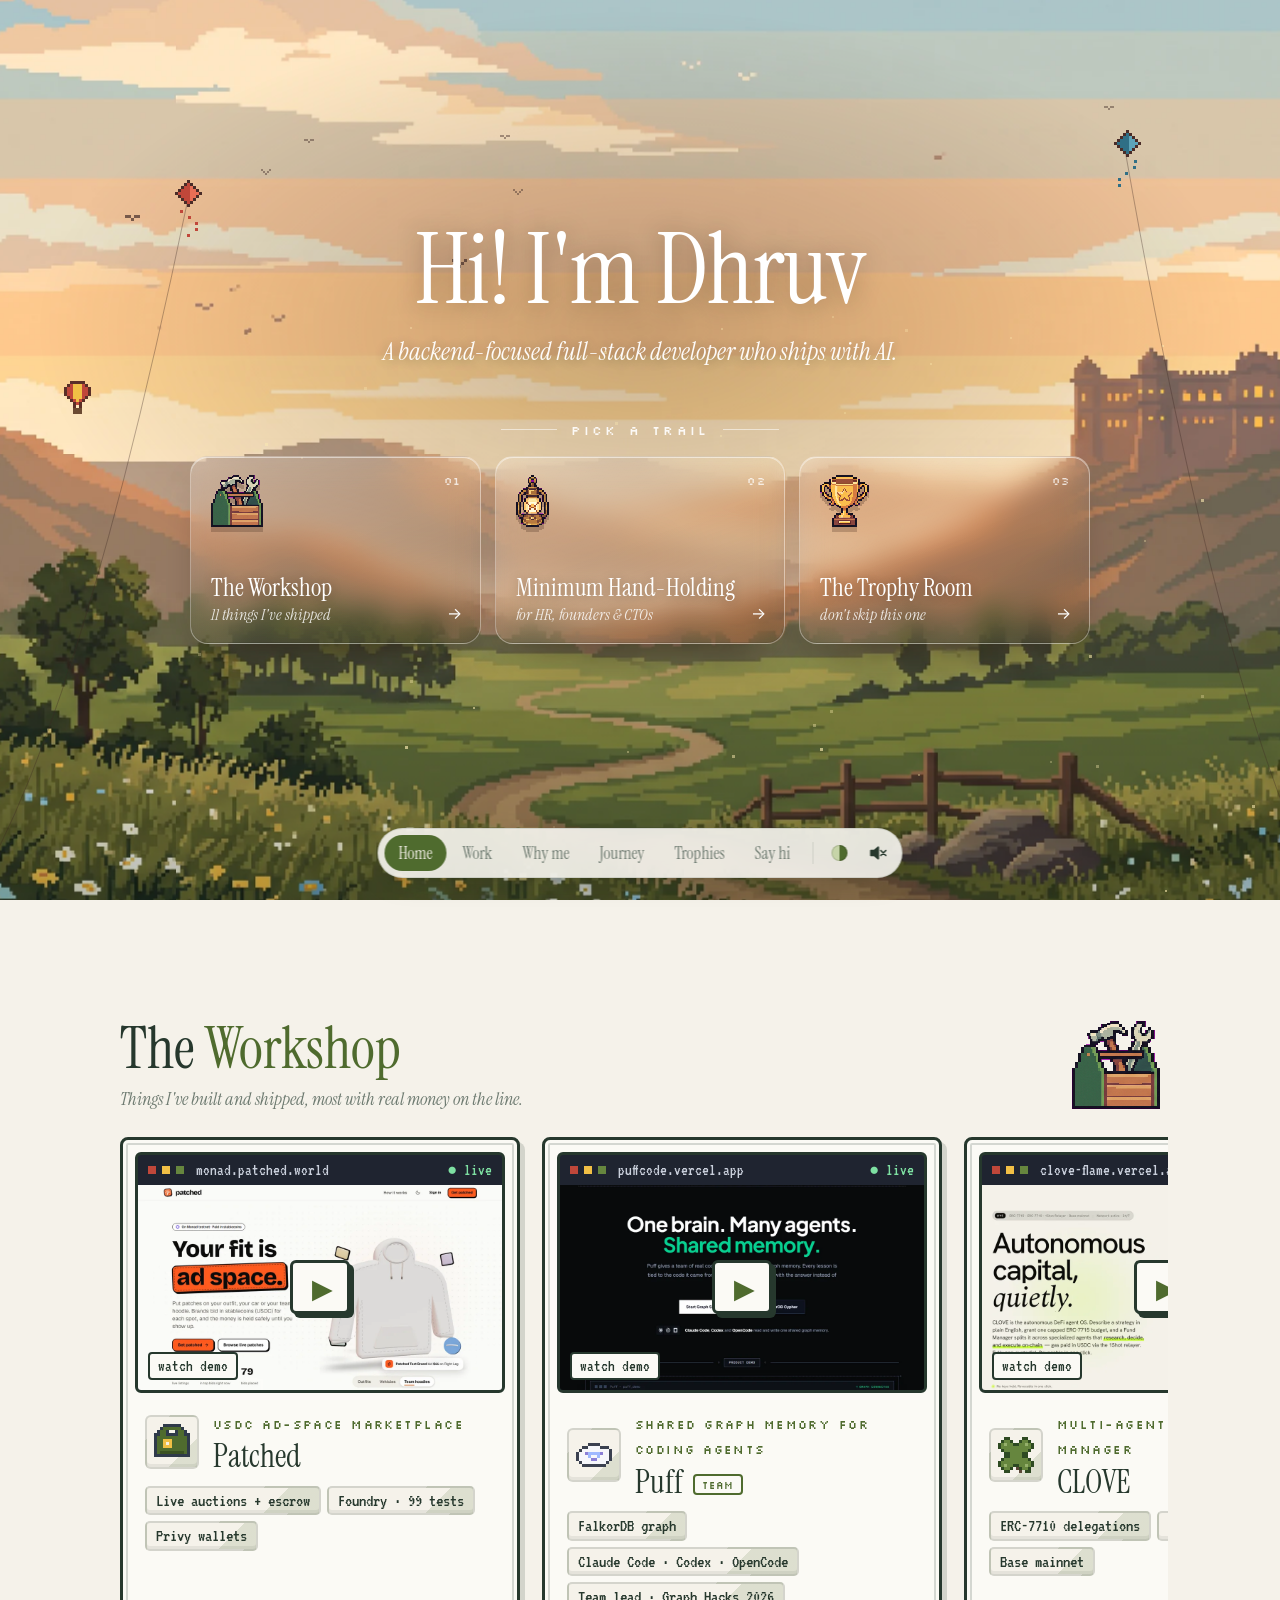
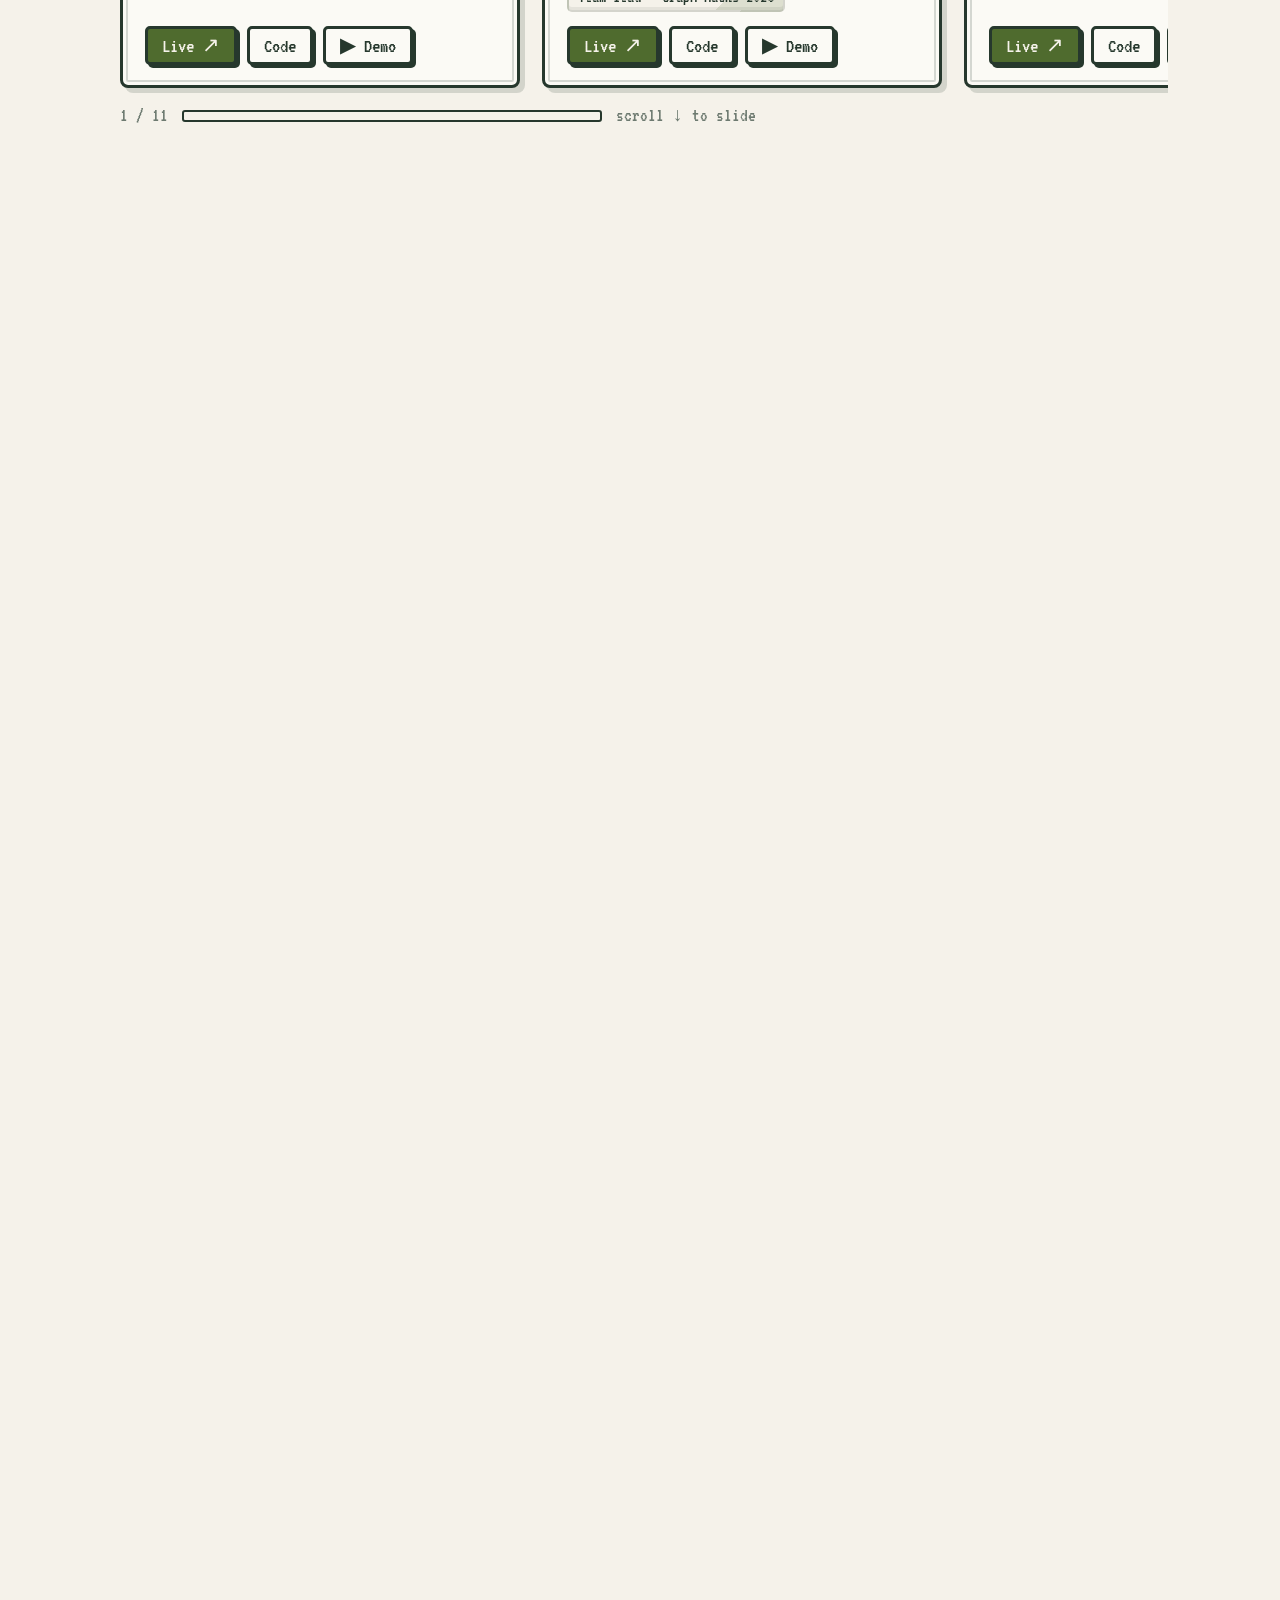
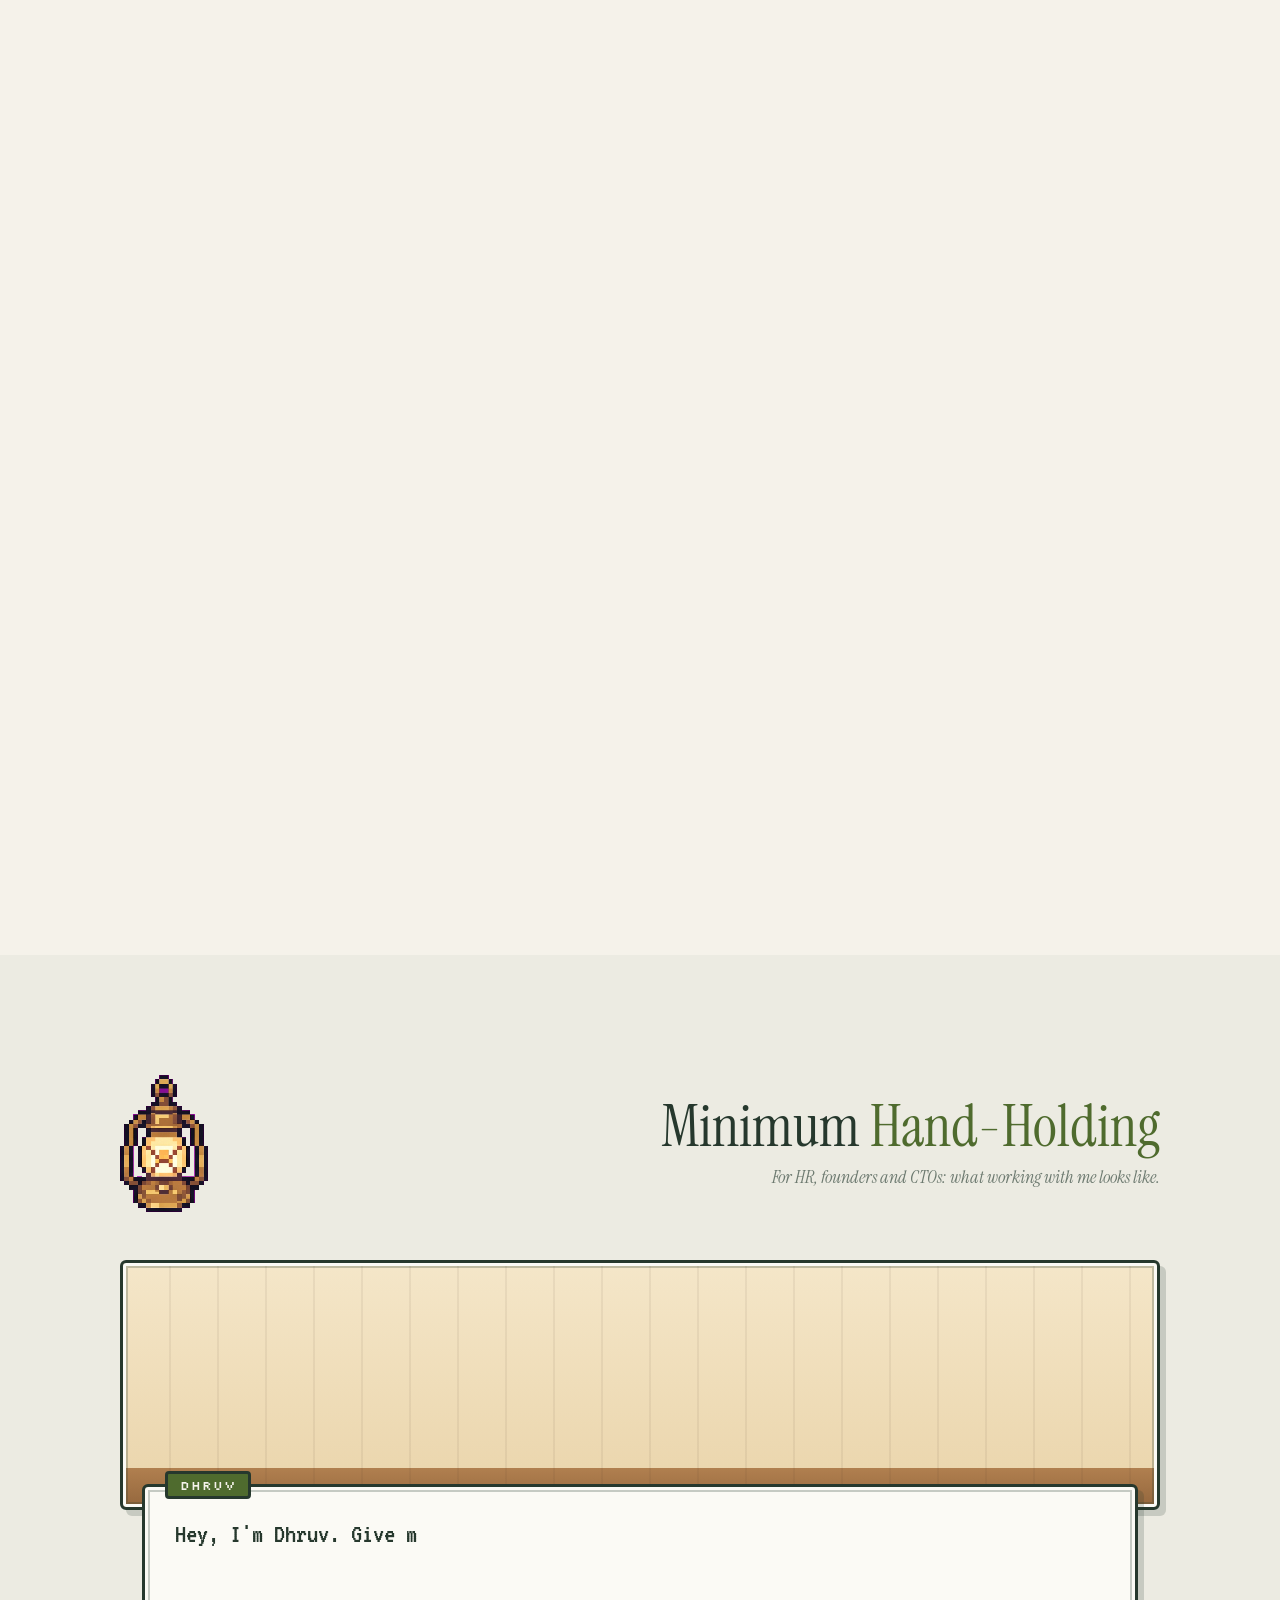
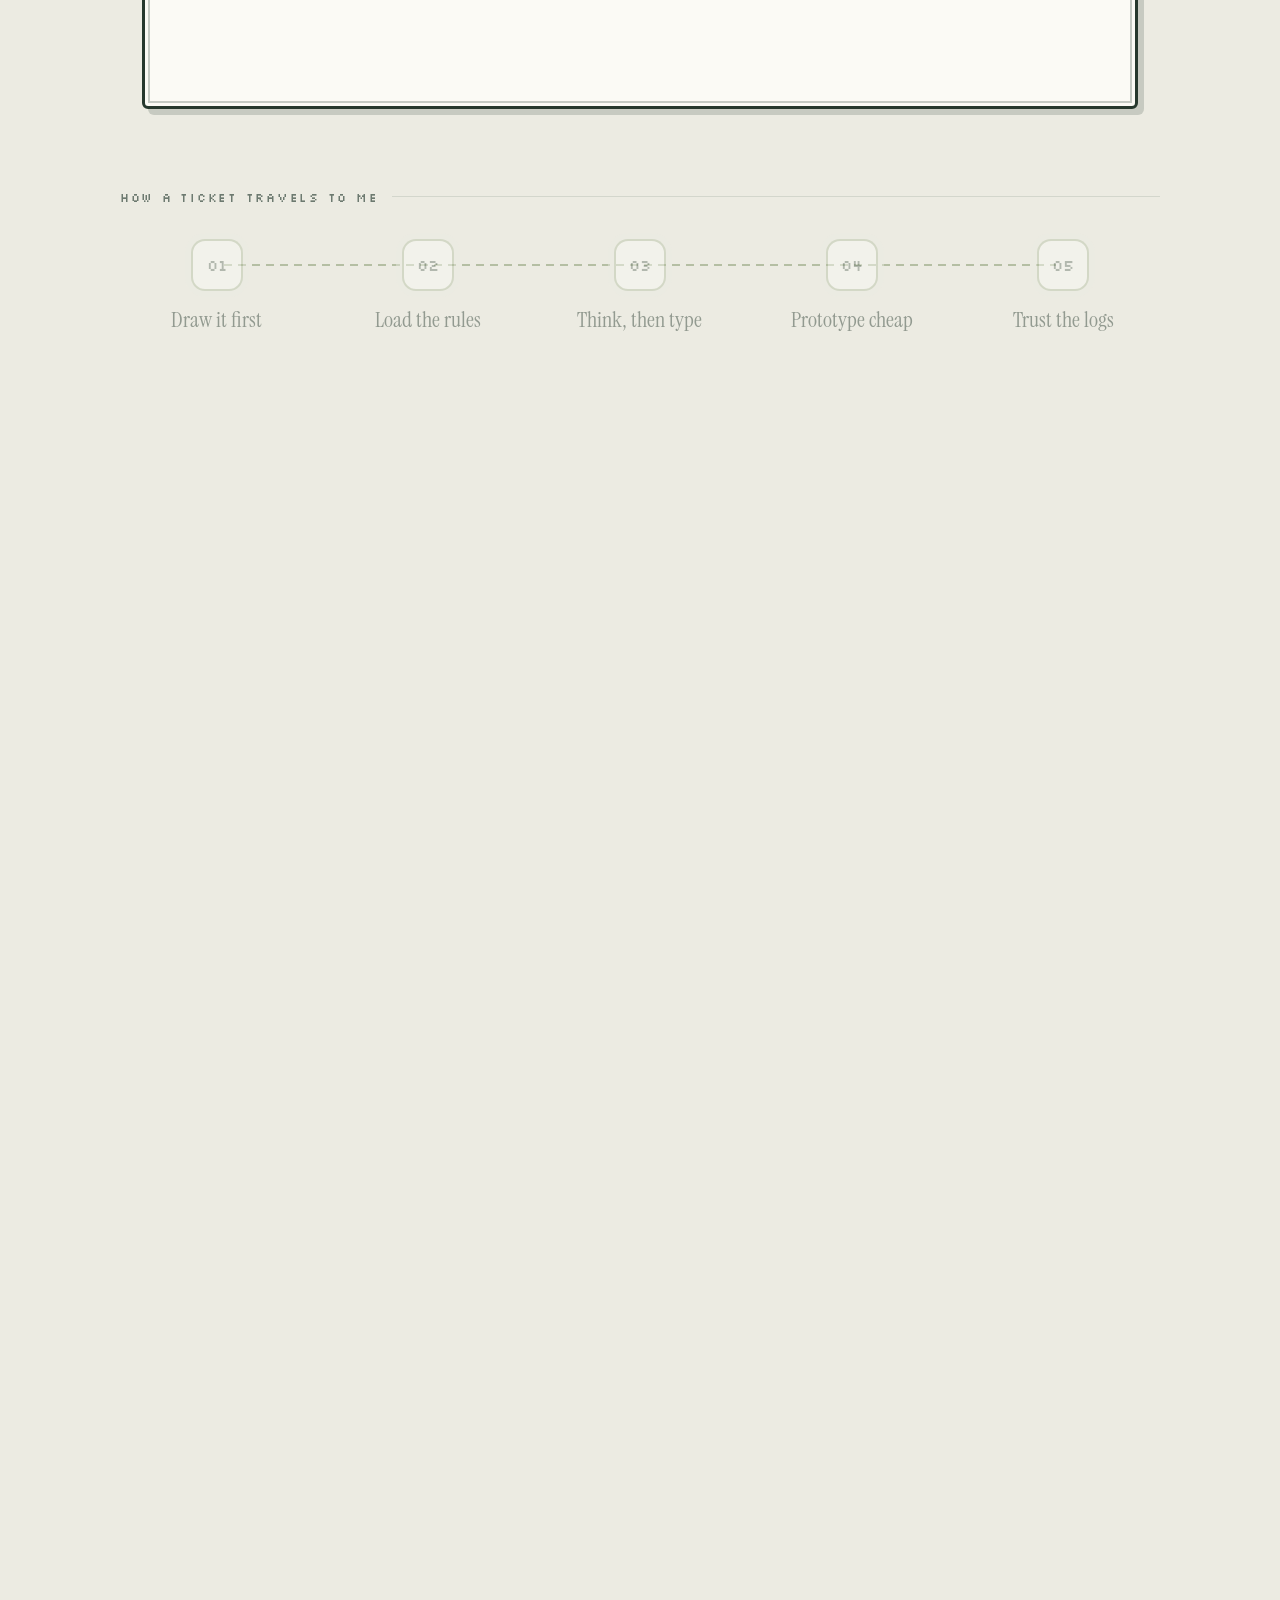
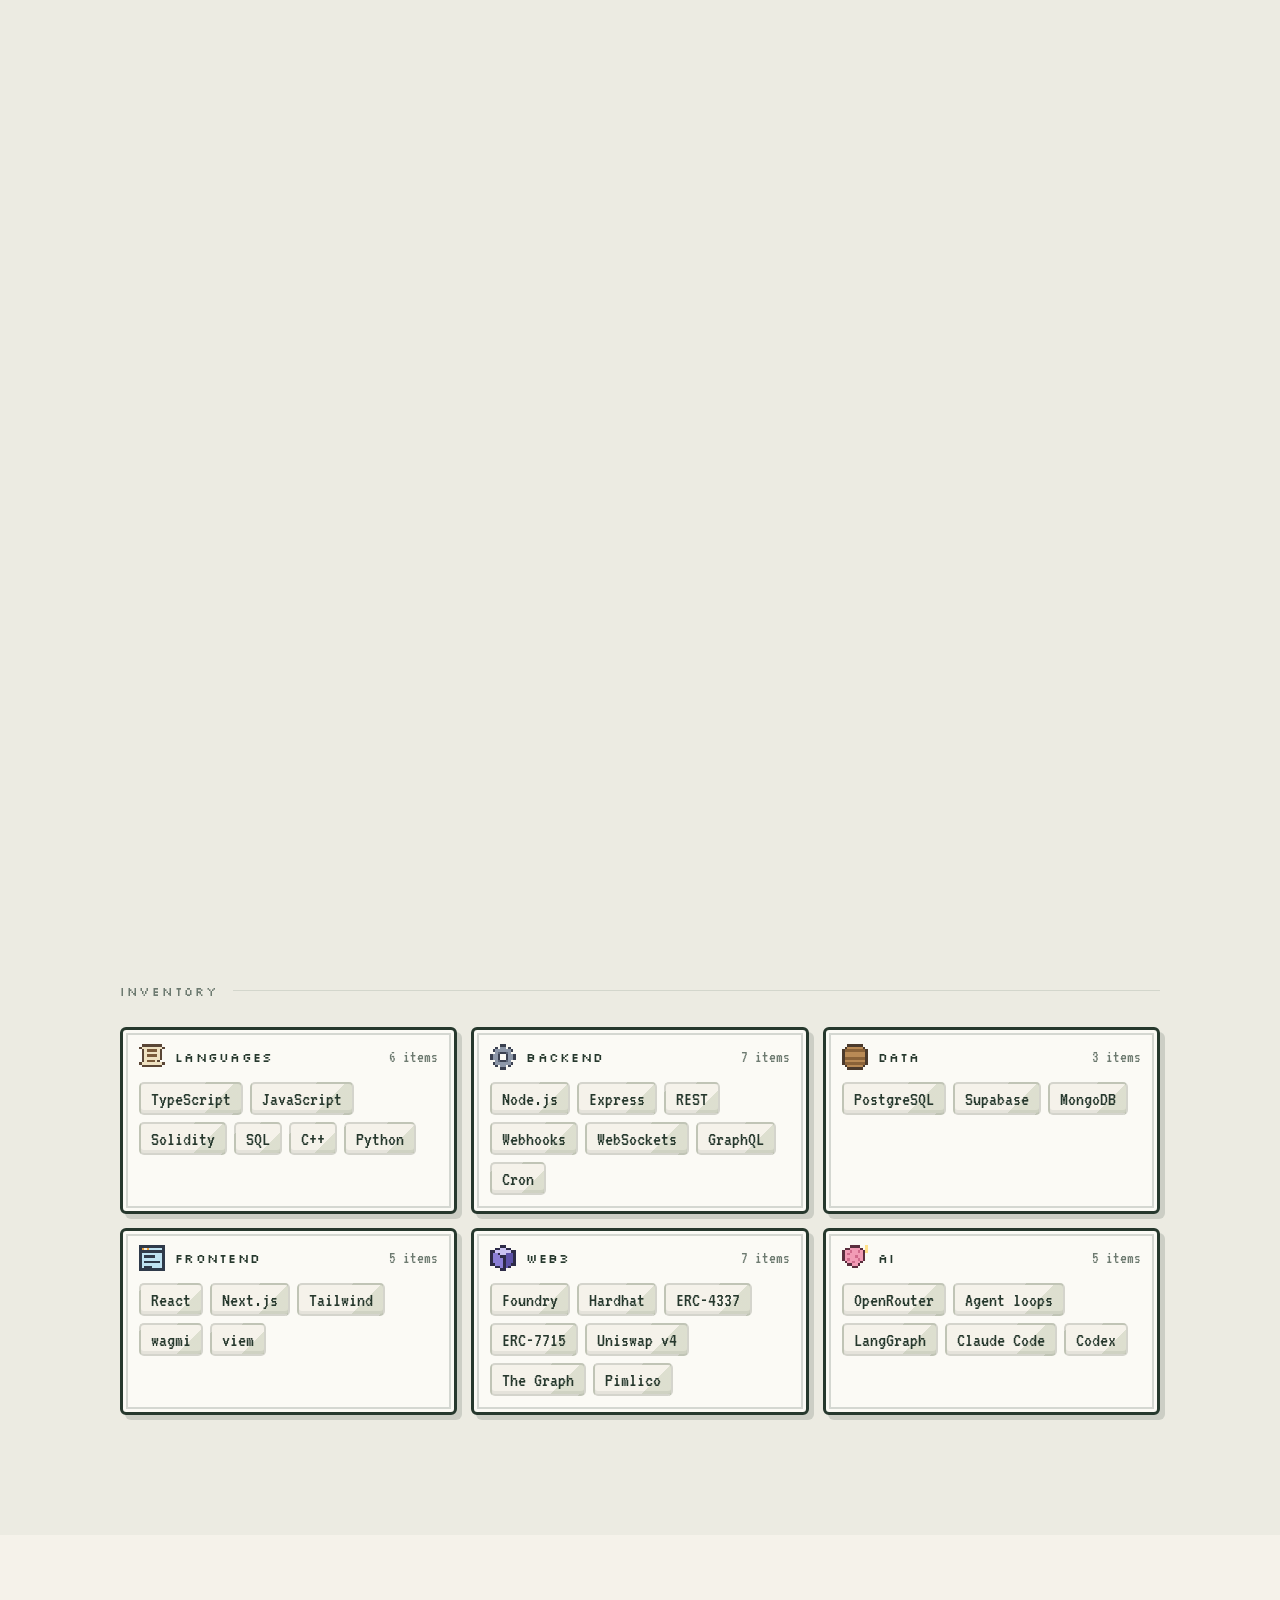
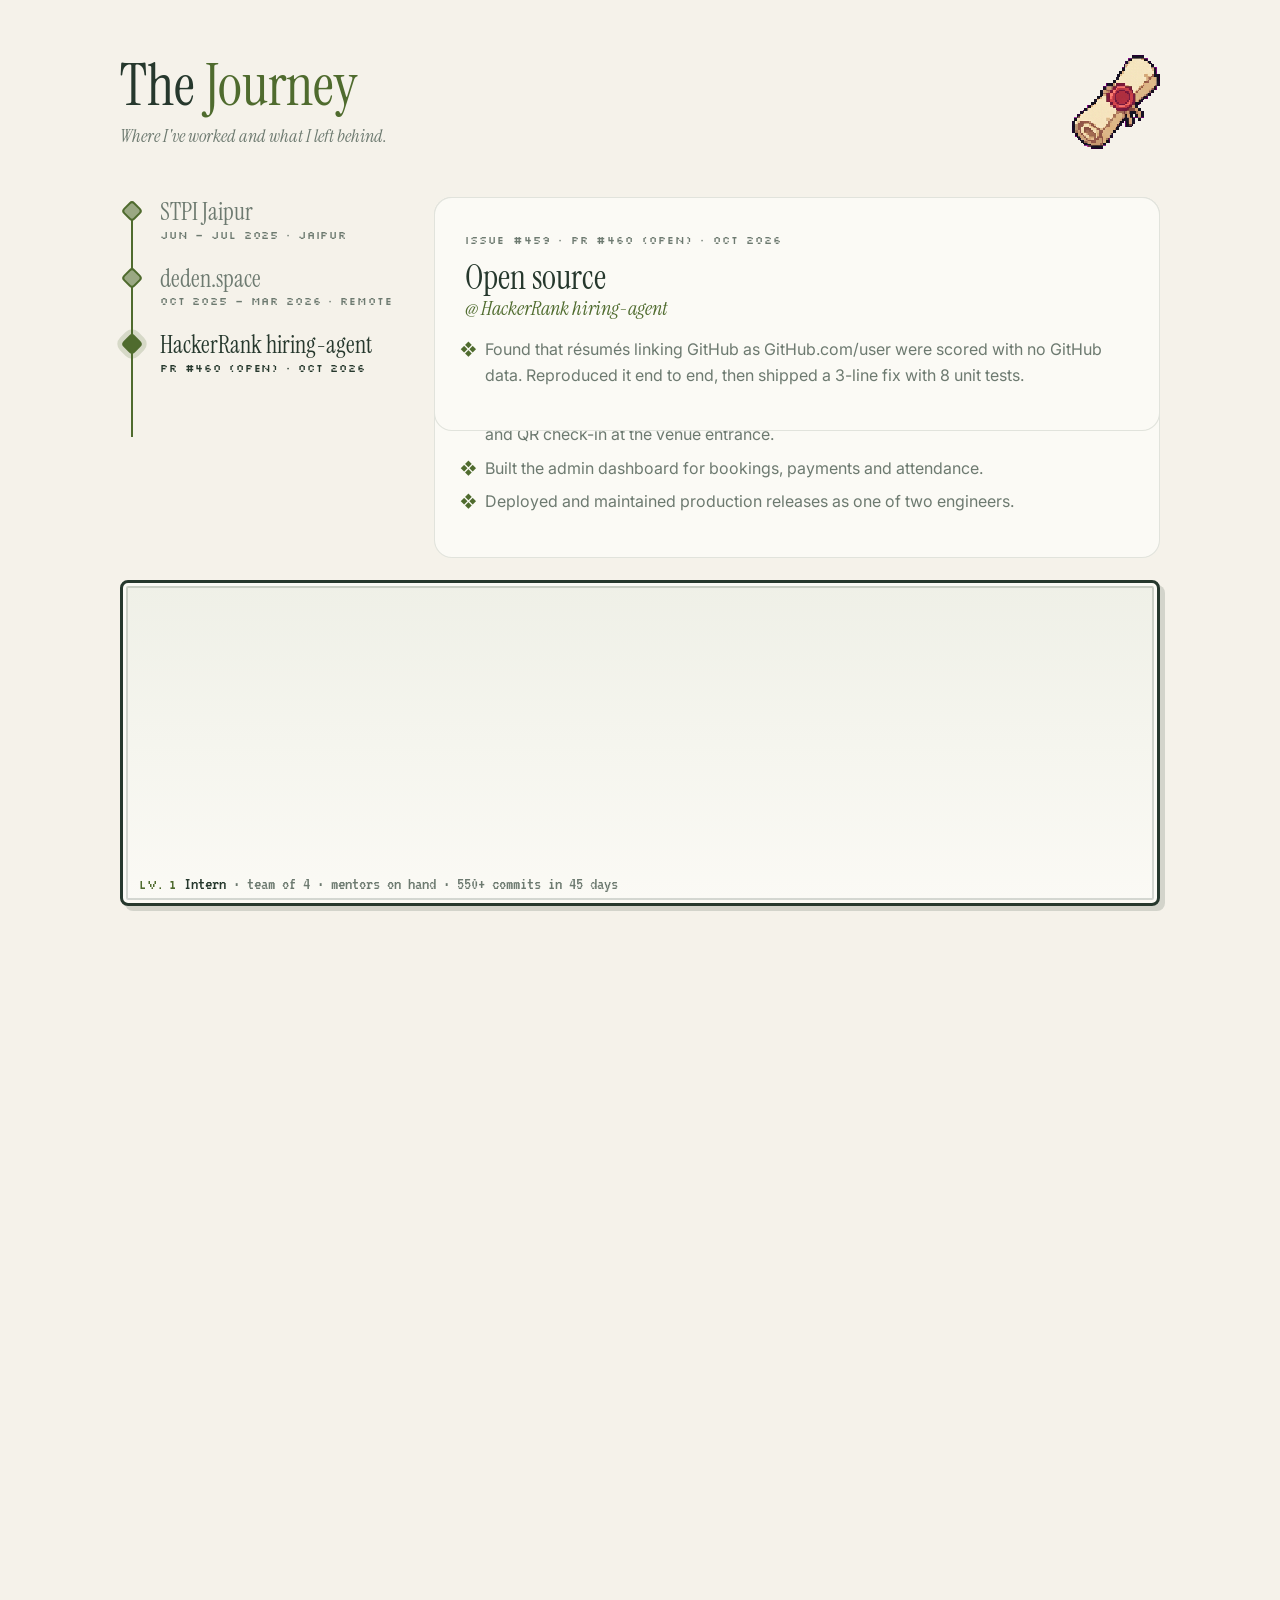
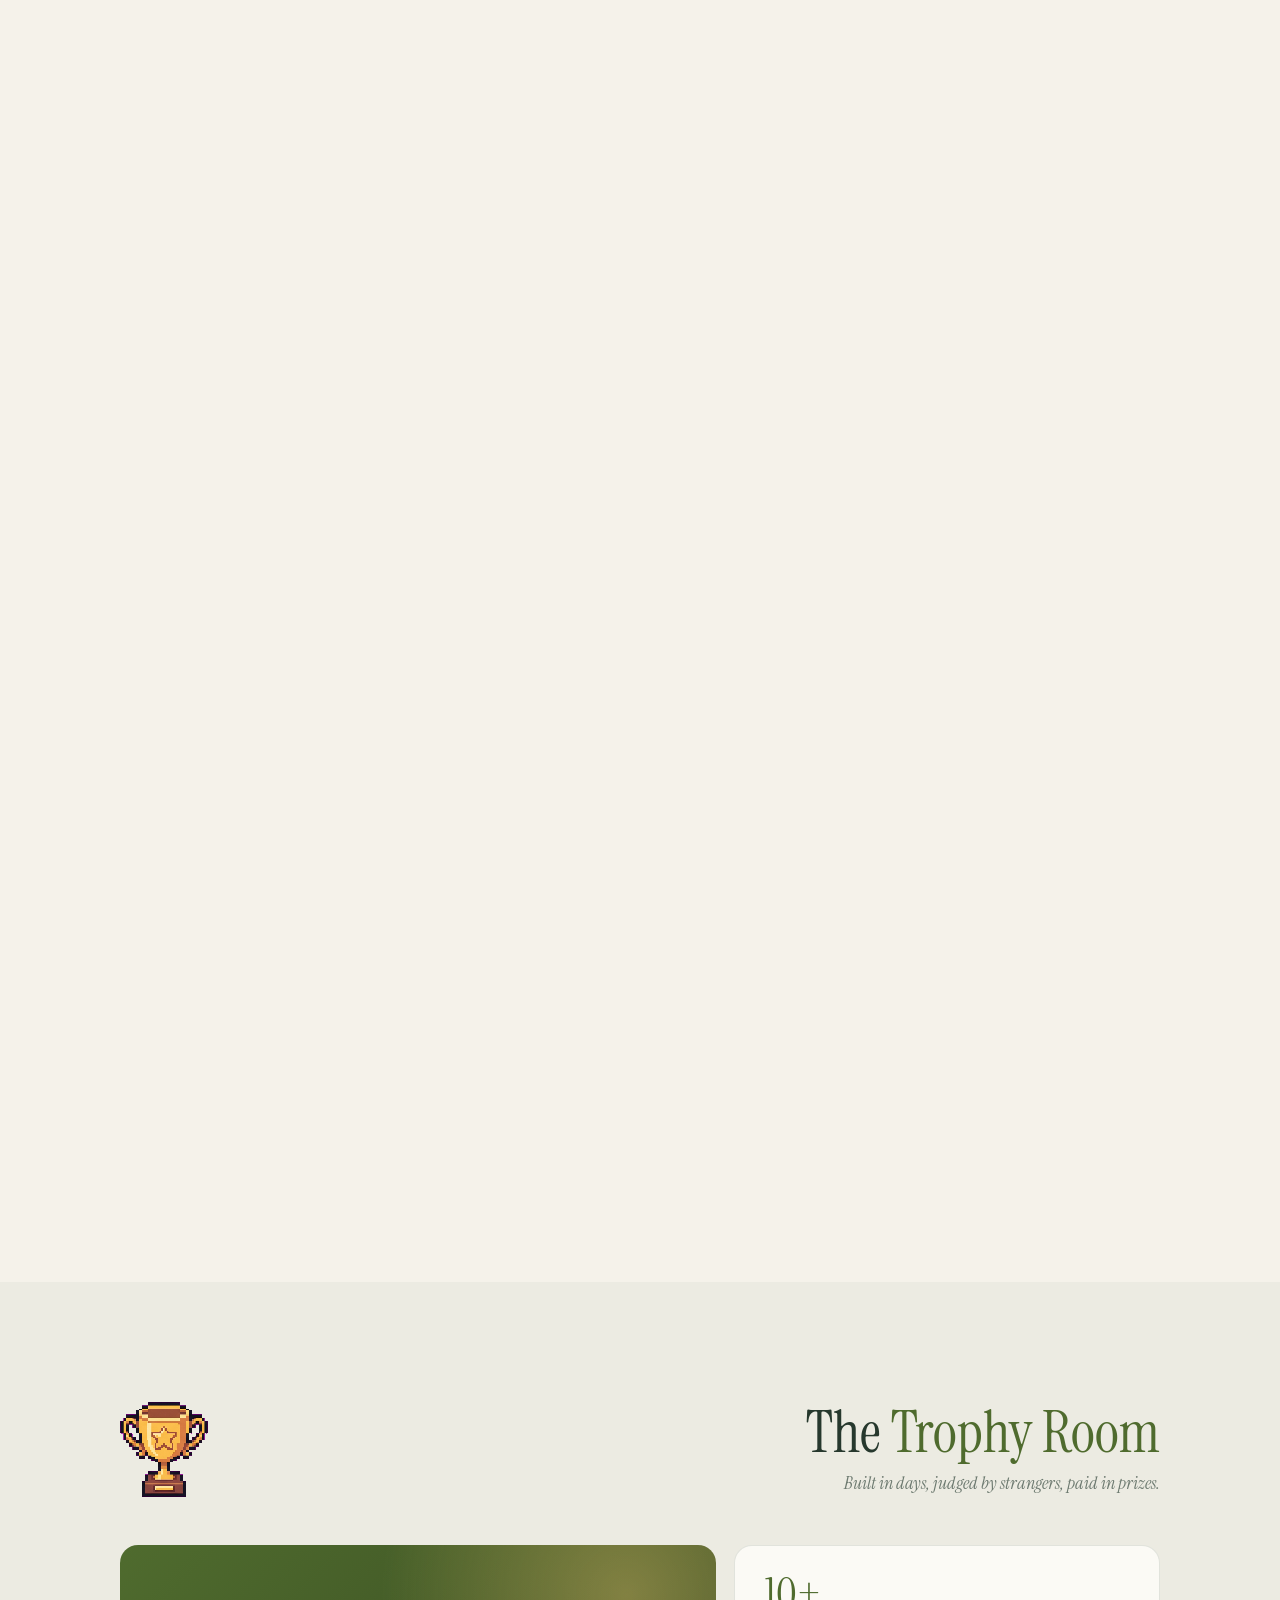
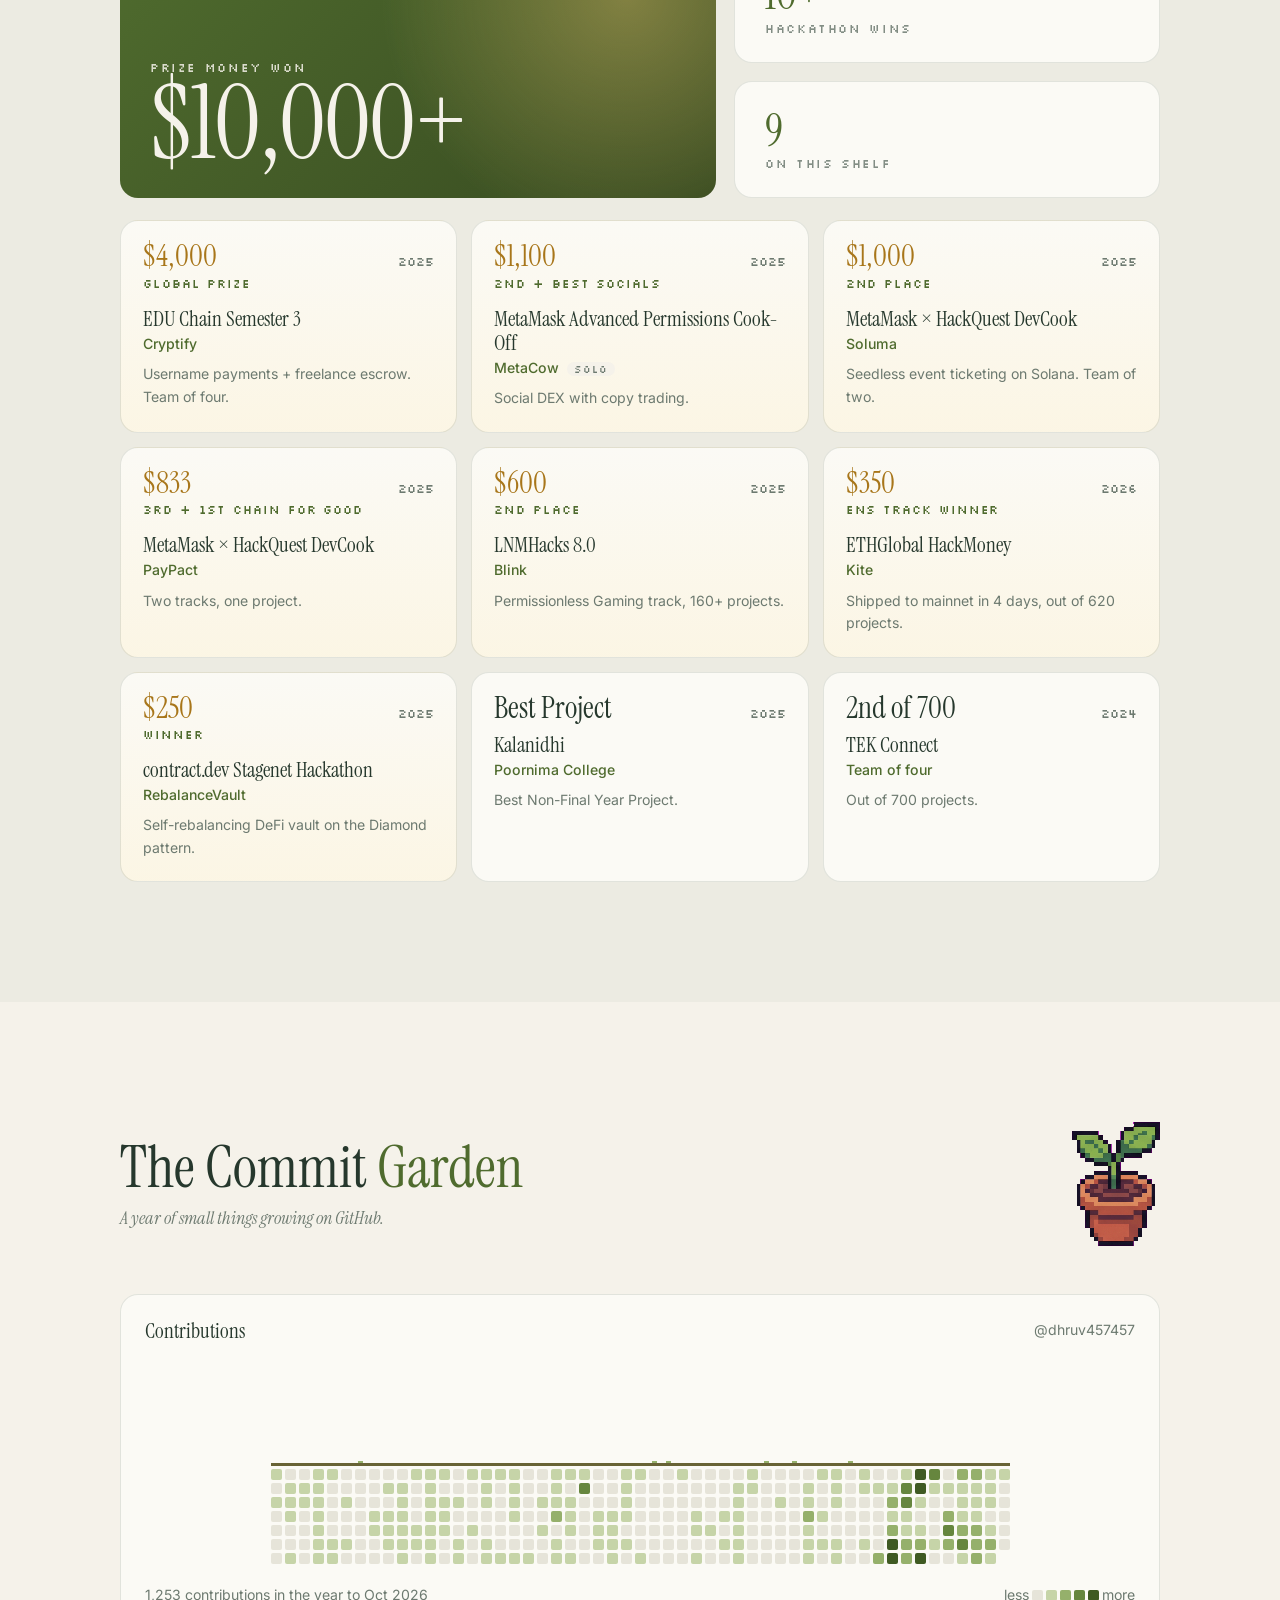
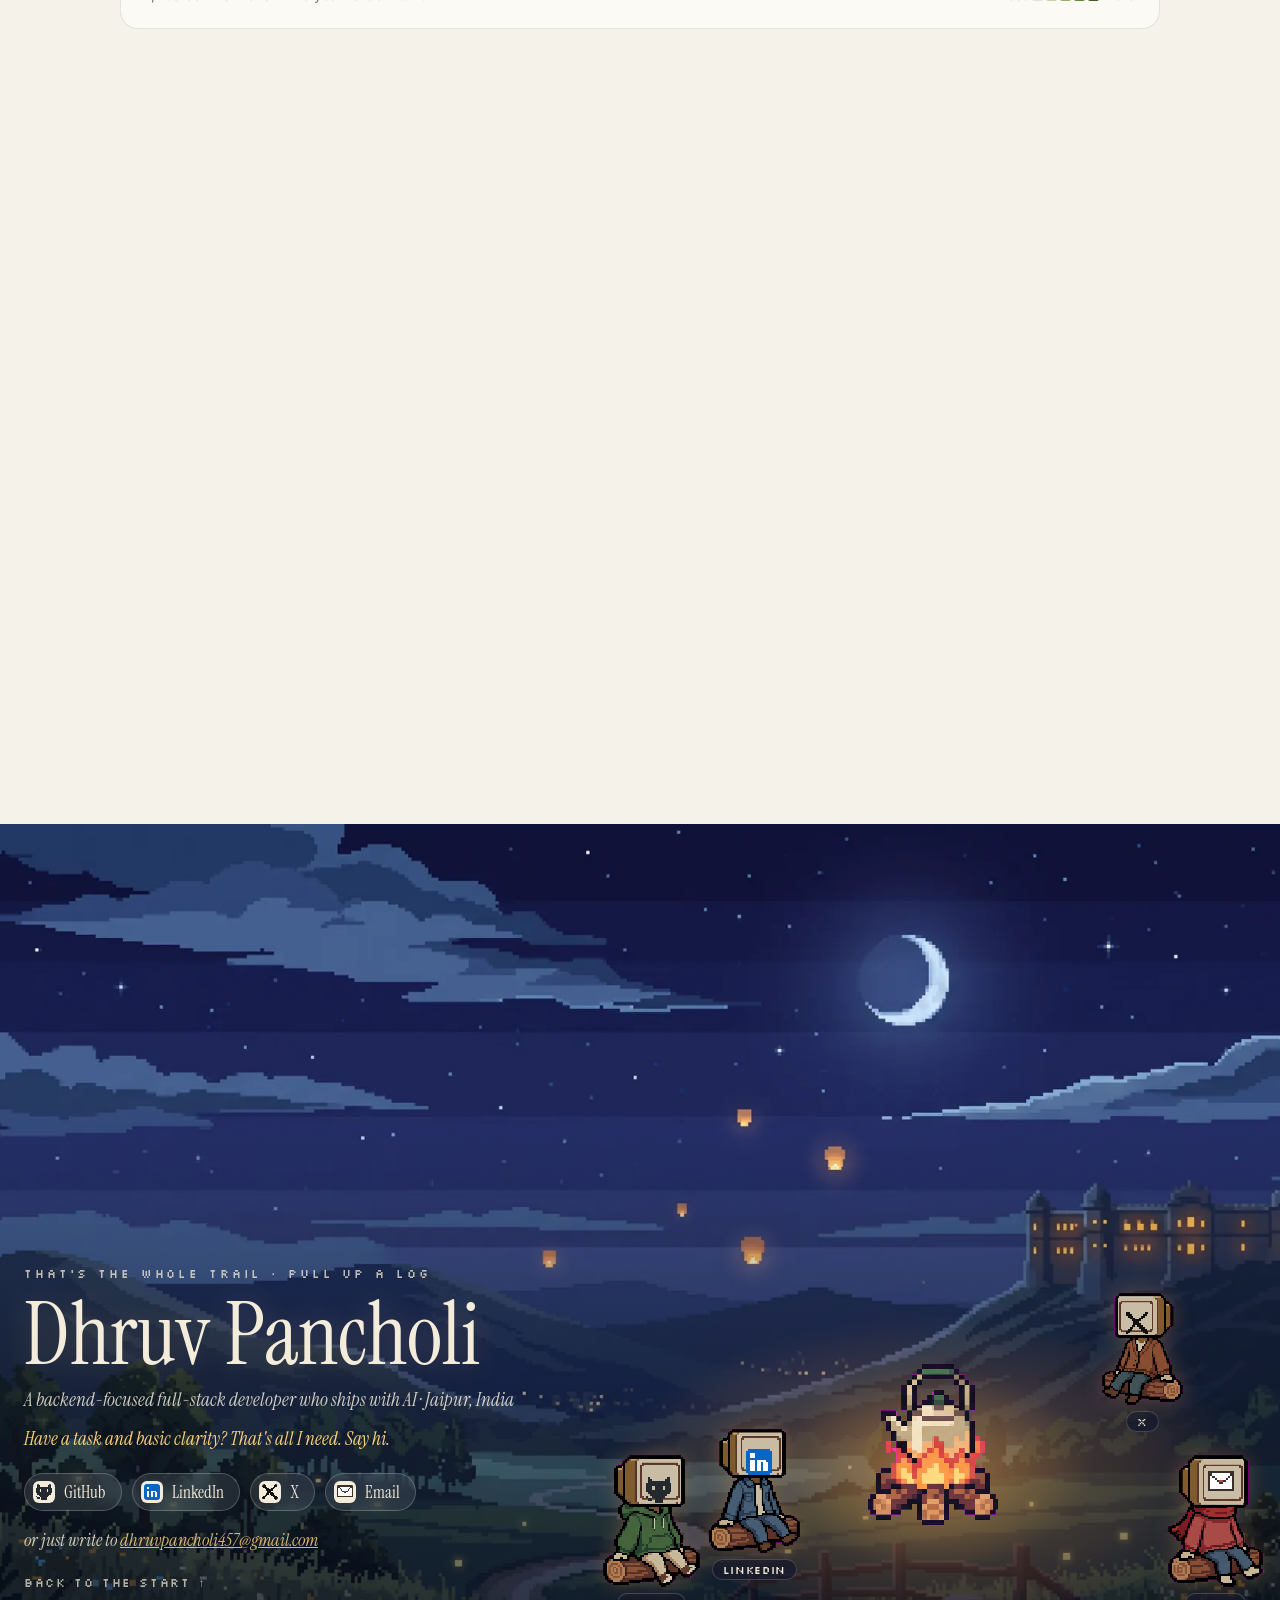
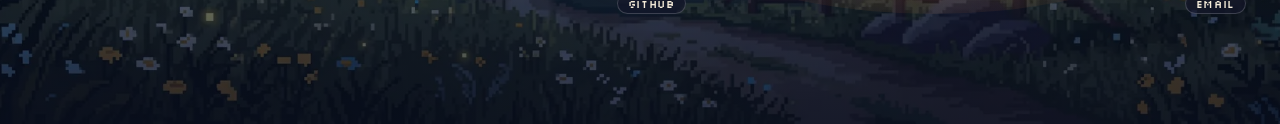
==== commit e3242543: "Show every project in a scrolling Workshop carousel - The Workshop heading and one row of project ca" ====
--- a/site/index.html
+++ b/site/index.html
@@ -46,7 +46,7 @@
       <nav class="trails" aria-label="Sections">
         <a class="trail" href="#workshop">
           <img src="assets/icon-toolbox.png" alt="" width="64" height="64">
-          <em>01</em><strong>The Workshop</strong><small>six things I've shipped</small><i aria-hidden="true">→</i>
+          <em>01</em><strong>The Workshop</strong><small id="trail-work">the things I've shipped</small><i aria-hidden="true">→</i>
         </a>
         <a class="trail" href="#lantern">
           <img src="assets/icon-lantern.png" alt="" width="42" height="64">
@@ -63,11 +63,17 @@
   <main>
     <!-- ============ Projects ============ -->
     <section class="section" id="workshop">
-      <div class="section-head">
-        <div><h2>The <span>Workshop</span></h2><p>Things I've built and shipped, most with real money on the line.</p></div>
-        <img class="pixel-icon" src="assets/icon-toolbox.png" alt="" width="96" height="96">
-      </div>
-      <div class="projects" id="projects"></div>
+      <!-- every project in one row: the stage stays pinned and scrolling down slides the row along -->
+      <div class="ws-pin" id="ws-pin">
+        <div class="ws-stage" id="ws-stage">
+          <div class="section-head">
+            <div><h2>The <span>Workshop</span></h2><p>Things I've built and shipped, most with real money on the line.</p></div>
+            <img class="pixel-icon" src="assets/icon-toolbox.png" alt="" width="96" height="96">
+          </div>
+          <div class="ws-window"><div class="projects" id="projects"></div></div>
+          <div class="ws-progress" aria-hidden="true"><span id="ws-count"></span><b class="ws-bar"><i id="ws-fill"></i></b><span class="ws-hint">scroll ↓ to slide</span></div>
+        </div>
+      </div>
     </section>
 
     <!-- ============ Why me: minimum hand-holding ============ -->
--- a/site/style.css
+++ b/site/style.css
@@ -229,7 +229,41 @@
 .reveal.in { opacity: 1; transform: none; }
 
 /* ---------- Projects ---------- */
-.projects { display: grid; grid-template-columns: repeat(2, 1fr); gap: 22px; }
+/* the Workshop: a pinned stage, and one row of projects that slides along as you scroll */
+.ws-pin { position: relative; }
+.ws-stage { position: sticky; top: 3vh; }
+.ws-stage .section-head { margin-bottom: 20px; }
+.ws-window { overflow: hidden; margin: 0 -8px; padding: 6px 8px 12px; } /* room for the cards' offset shadows */
+.projects { display: flex; align-items: stretch; gap: 22px; width: max-content; will-change: transform; }
+.projects > .project { flex: none; width: min(400px, 80vw); }
+.projects .thumb { width: 100%; } /* a button only shrink-wraps its content otherwise */
+.projects > .project.extra .window-bar { background: #2a2418; } /* side quests: a warmer bar */
+.side-quests {
+  flex: none;
+  display: grid;
+  place-content: center;
+  justify-items: center;
+  gap: 10px;
+  width: min(240px, 60vw);
+  padding: 24px;
+  border: 3px dashed color-mix(in srgb, var(--ink) 35%, transparent);
+  border-radius: 8px;
+  background: color-mix(in srgb, #f1bf45 12%, var(--card));
+  text-align: center;
+}
+.side-quests svg { width: 56px; height: 56px; }
+.side-quests b { font: 400 .9rem var(--pixel); letter-spacing: .1em; text-transform: uppercase; }
+.side-quests span { color: var(--muted); font: 400 1.15rem/1.2 "VT323", var(--pixel), monospace; }
+.side-quests i { font: 400 1.6rem var(--pixel); color: var(--accent); font-style: normal; animation: nudge-x 1s steps(2, jump-none) infinite; }
+@keyframes nudge-x { 50% { transform: translateX(5px); } }
+.ws-progress { display: flex; align-items: center; gap: 14px; margin-top: 6px; font: 400 1.2rem/1 "VT323", var(--pixel), monospace; color: var(--muted); }
+.ws-bar { flex: 1; max-width: 420px; height: 12px; padding: 2px; border: 2px solid var(--ink); border-radius: 3px; background: var(--bg); }
+.ws-bar i { display: block; height: 100%; width: 0; background: var(--accent); }
+.ws-hint { transition: opacity .4s; }
+.ws-stage.ended .ws-hint { opacity: 0; }
+/* a card with no capture yet: its icon on a dark screen */
+.thumb .screen { display: grid; place-content: center; justify-items: center; gap: 10px; width: 100%; aspect-ratio: 16 / 9; background: radial-gradient(circle at 50% 40%, #2c3446, #161a24 70%); color: #c9cfdb; font: 400 1.4rem "VT323", var(--pixel), monospace; }
+.thumb .screen svg { width: 72px; height: 72px; }
 /* the Workshop's cards wear the Inventory pouches' pixel frame */
 .project {
   display: flex;
@@ -1031,7 +1065,15 @@
   .section { padding: 84px 20px; }
   .section-head, .section-head.flip { flex-direction: column-reverse; align-items: flex-start; text-align: left; gap: 14px; }
   .pixel-icon { width: 64px; }
-  .projects { grid-template-columns: 1fr; }
+  /* the whole pinned stage has to fit above the dock: a short heading, two chips, smaller buttons */
+  .ws-stage .section-head { margin-bottom: 10px; }
+  .ws-stage .section-head p, .ws-stage .section-head .pixel-icon { display: none; }
+  .ws-hint { display: none; }
+  .projects .project-body { padding: 14px 16px 16px; }
+  .projects .chips li:nth-child(n + 3) { display: none; }
+  .projects .project h3 { font-size: 1.7rem; }
+  .projects .actions .btn { padding: 5px 10px 4px; font-size: 1.15rem; }
+  .thumb .play { width: 48px; height: 44px; font-size: 1.35rem; }
   /* RPG box stacks; trail runs down the left and ends at me */
   .rpg-scene { height: 200px; }
   .rpg-box { margin: -20px 8px 0; padding: 26px 20px 22px; }
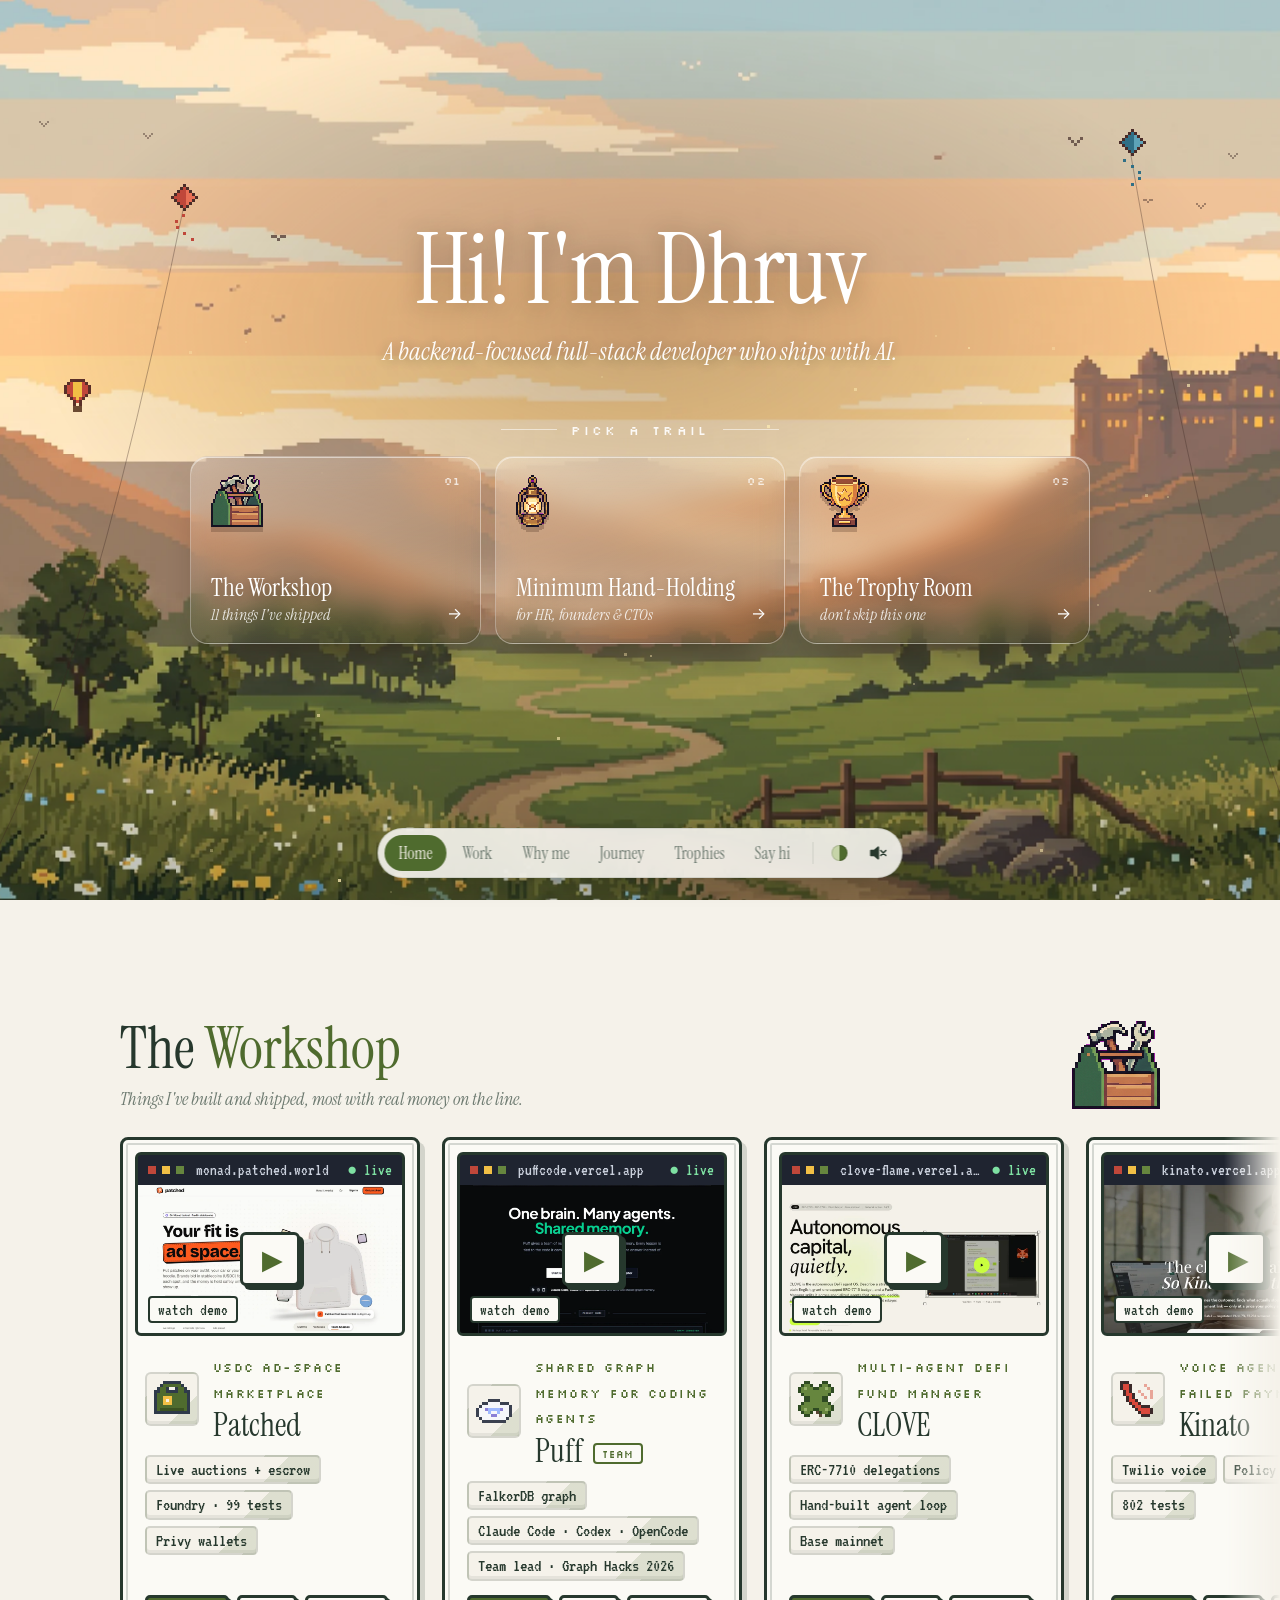
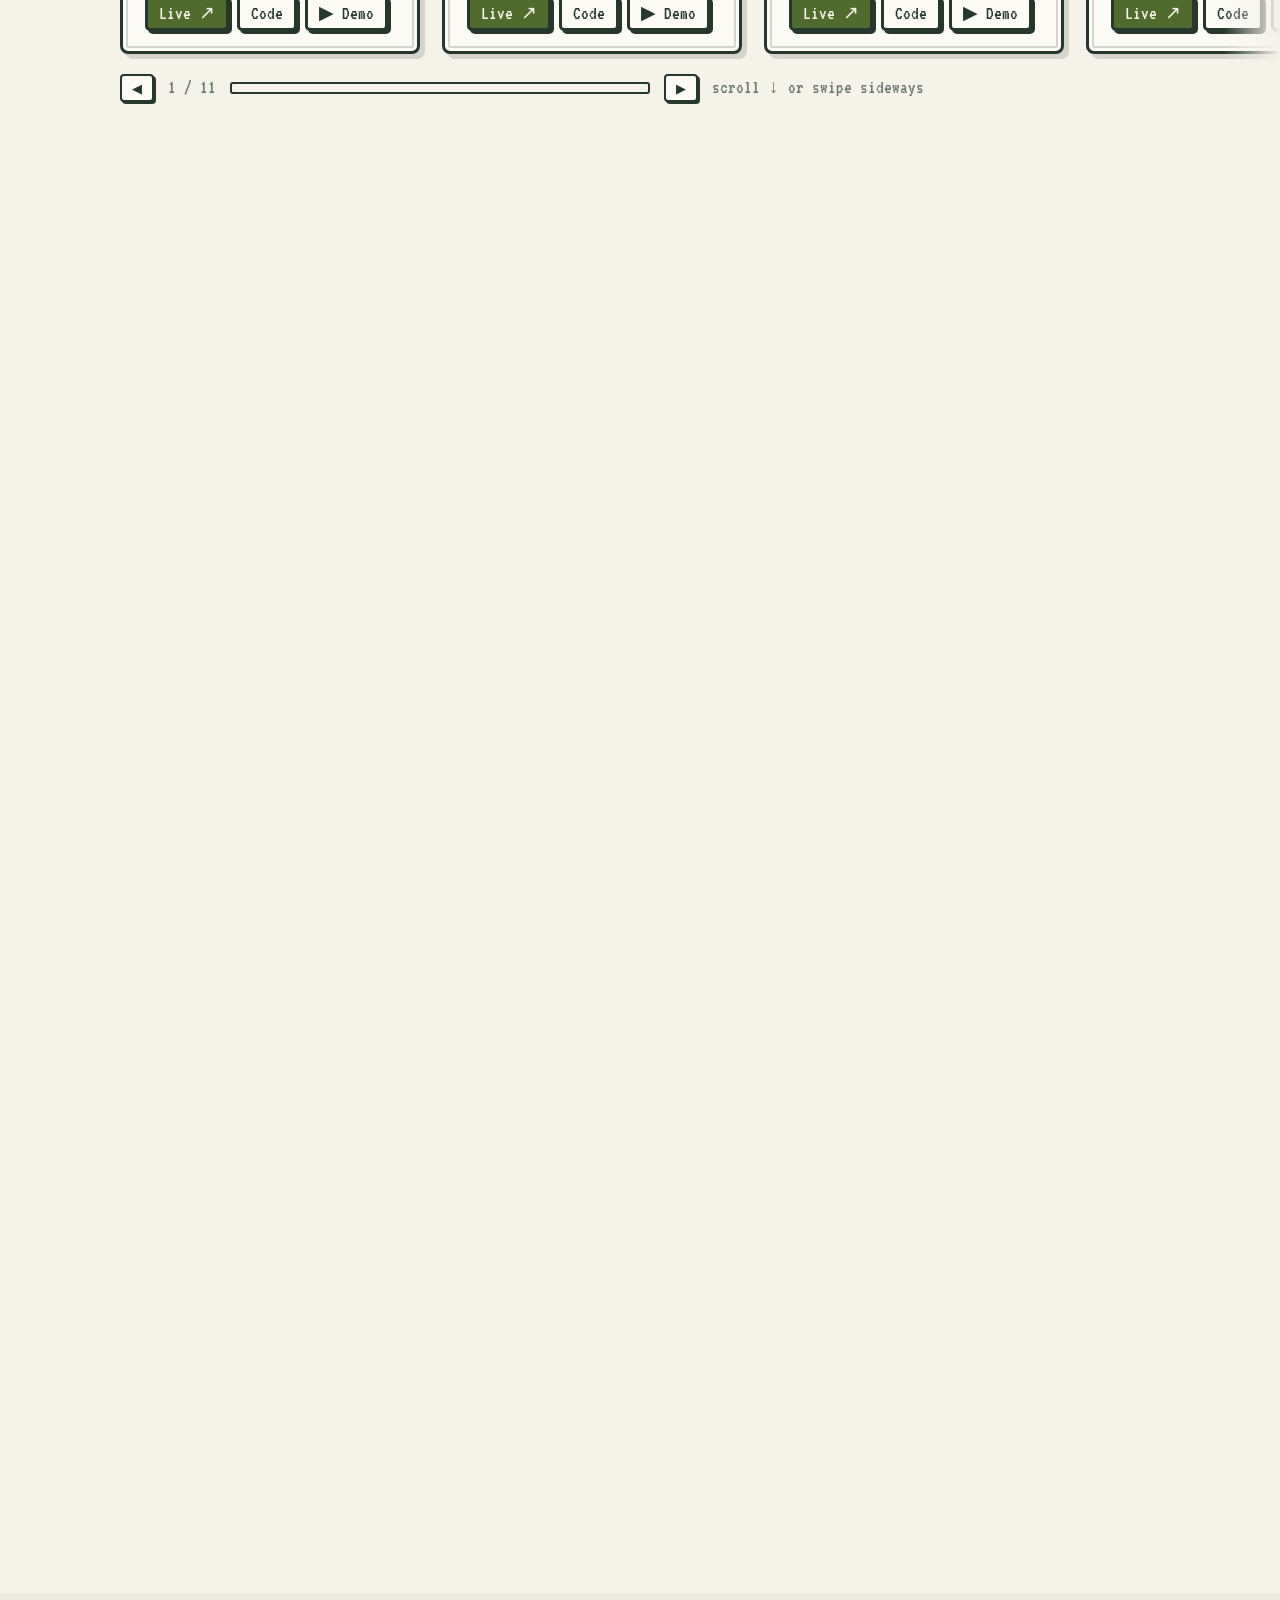
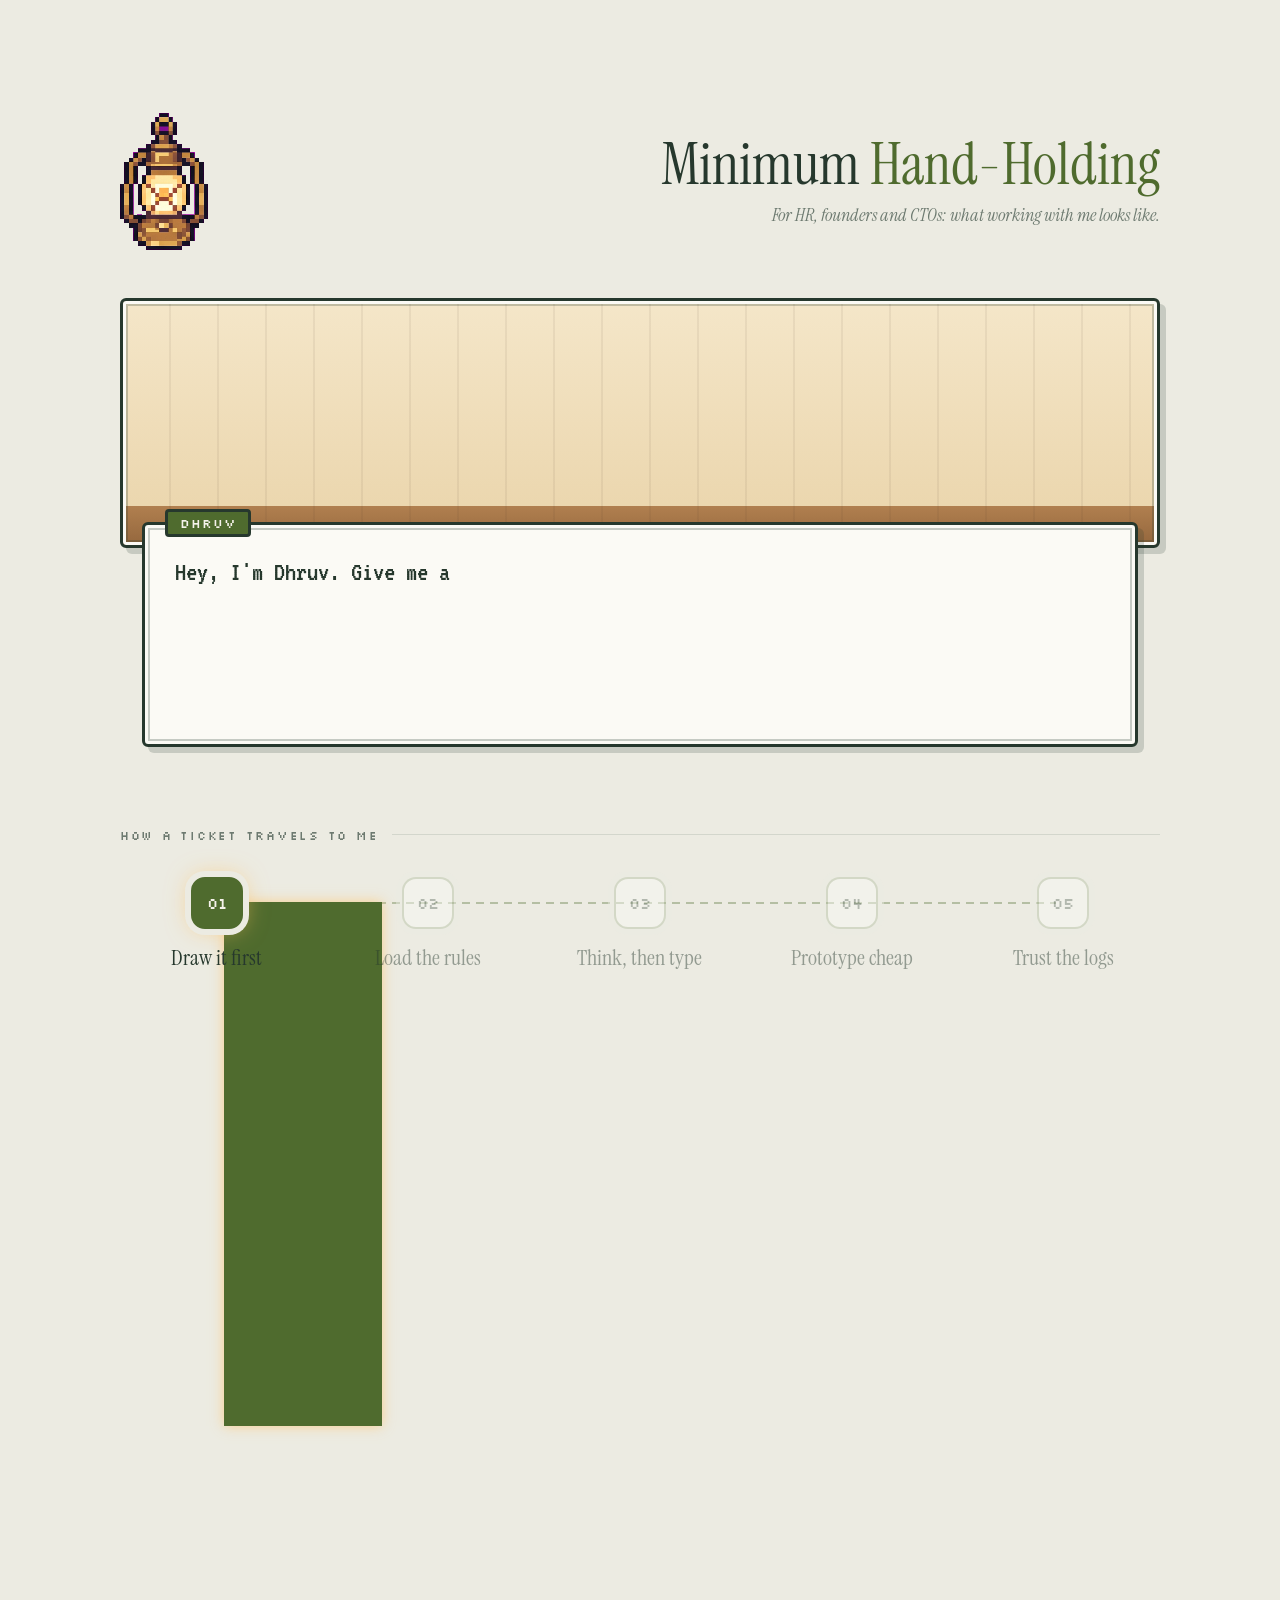
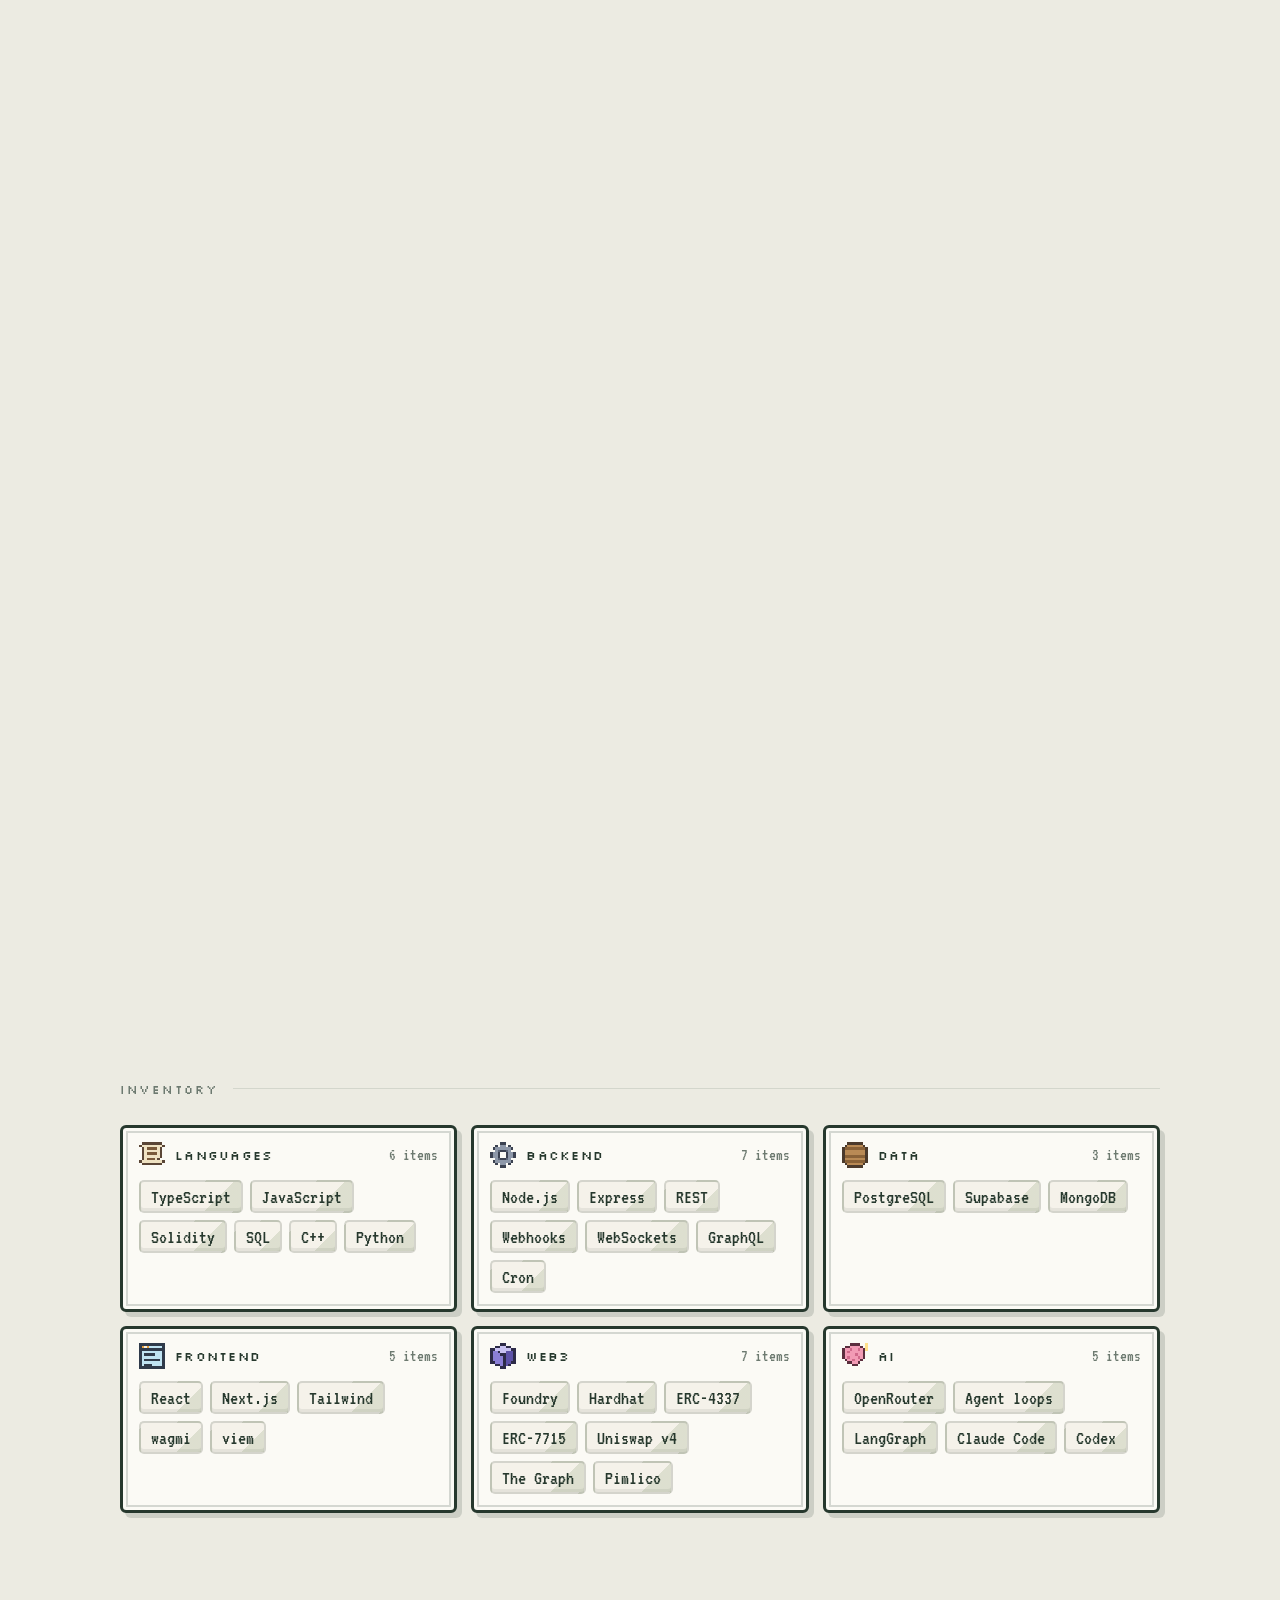
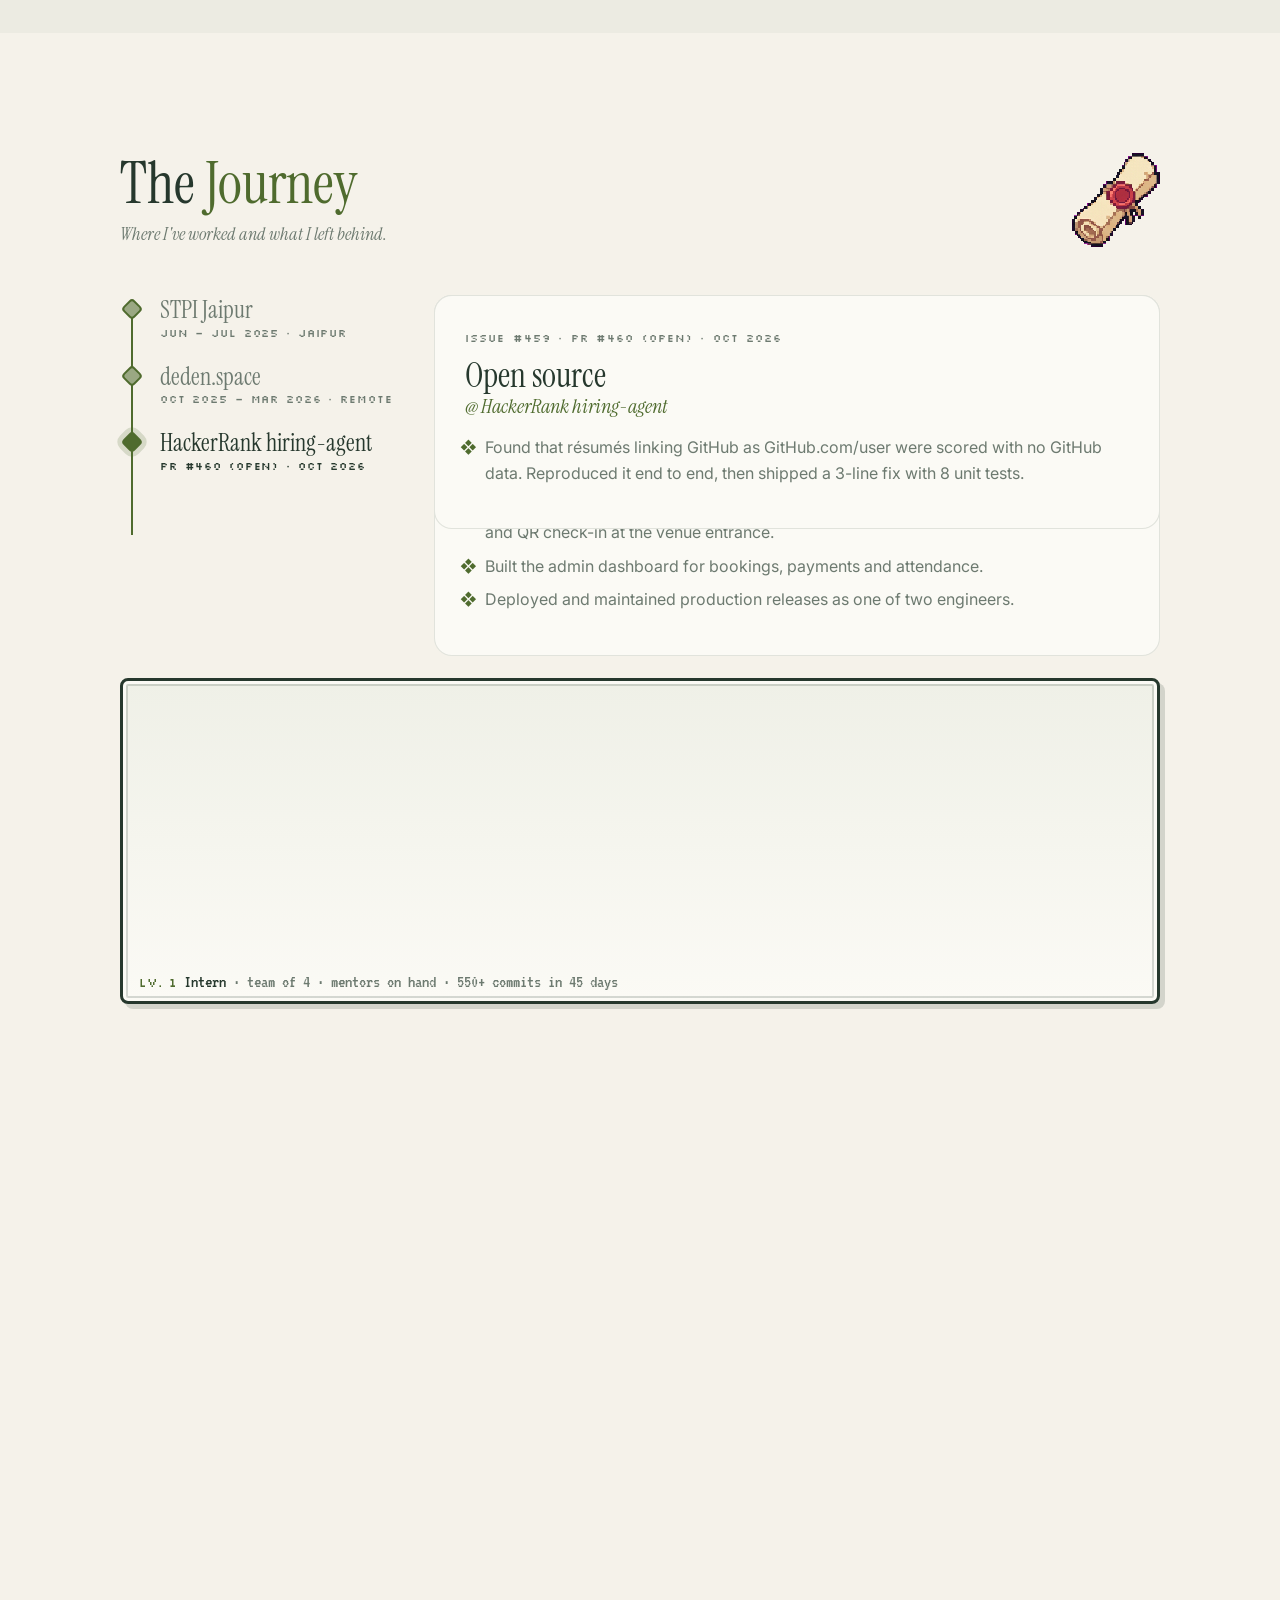
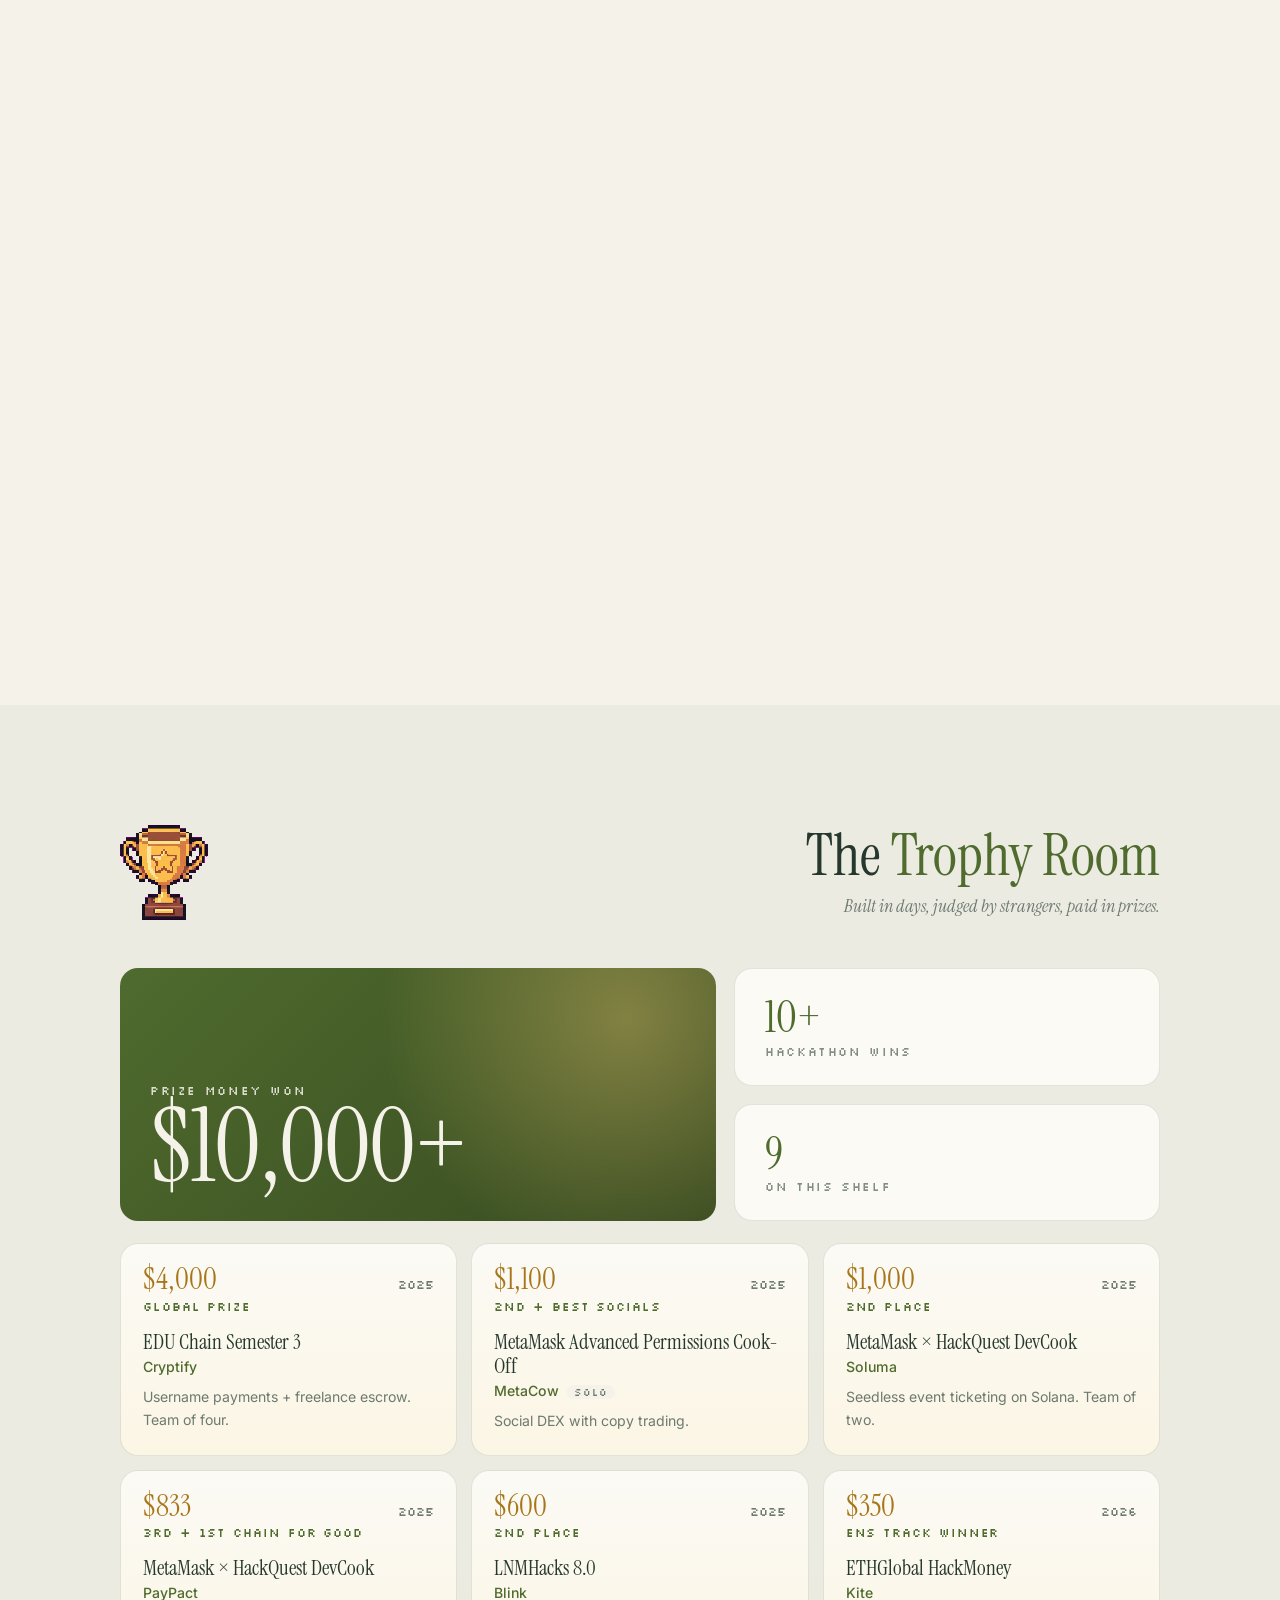
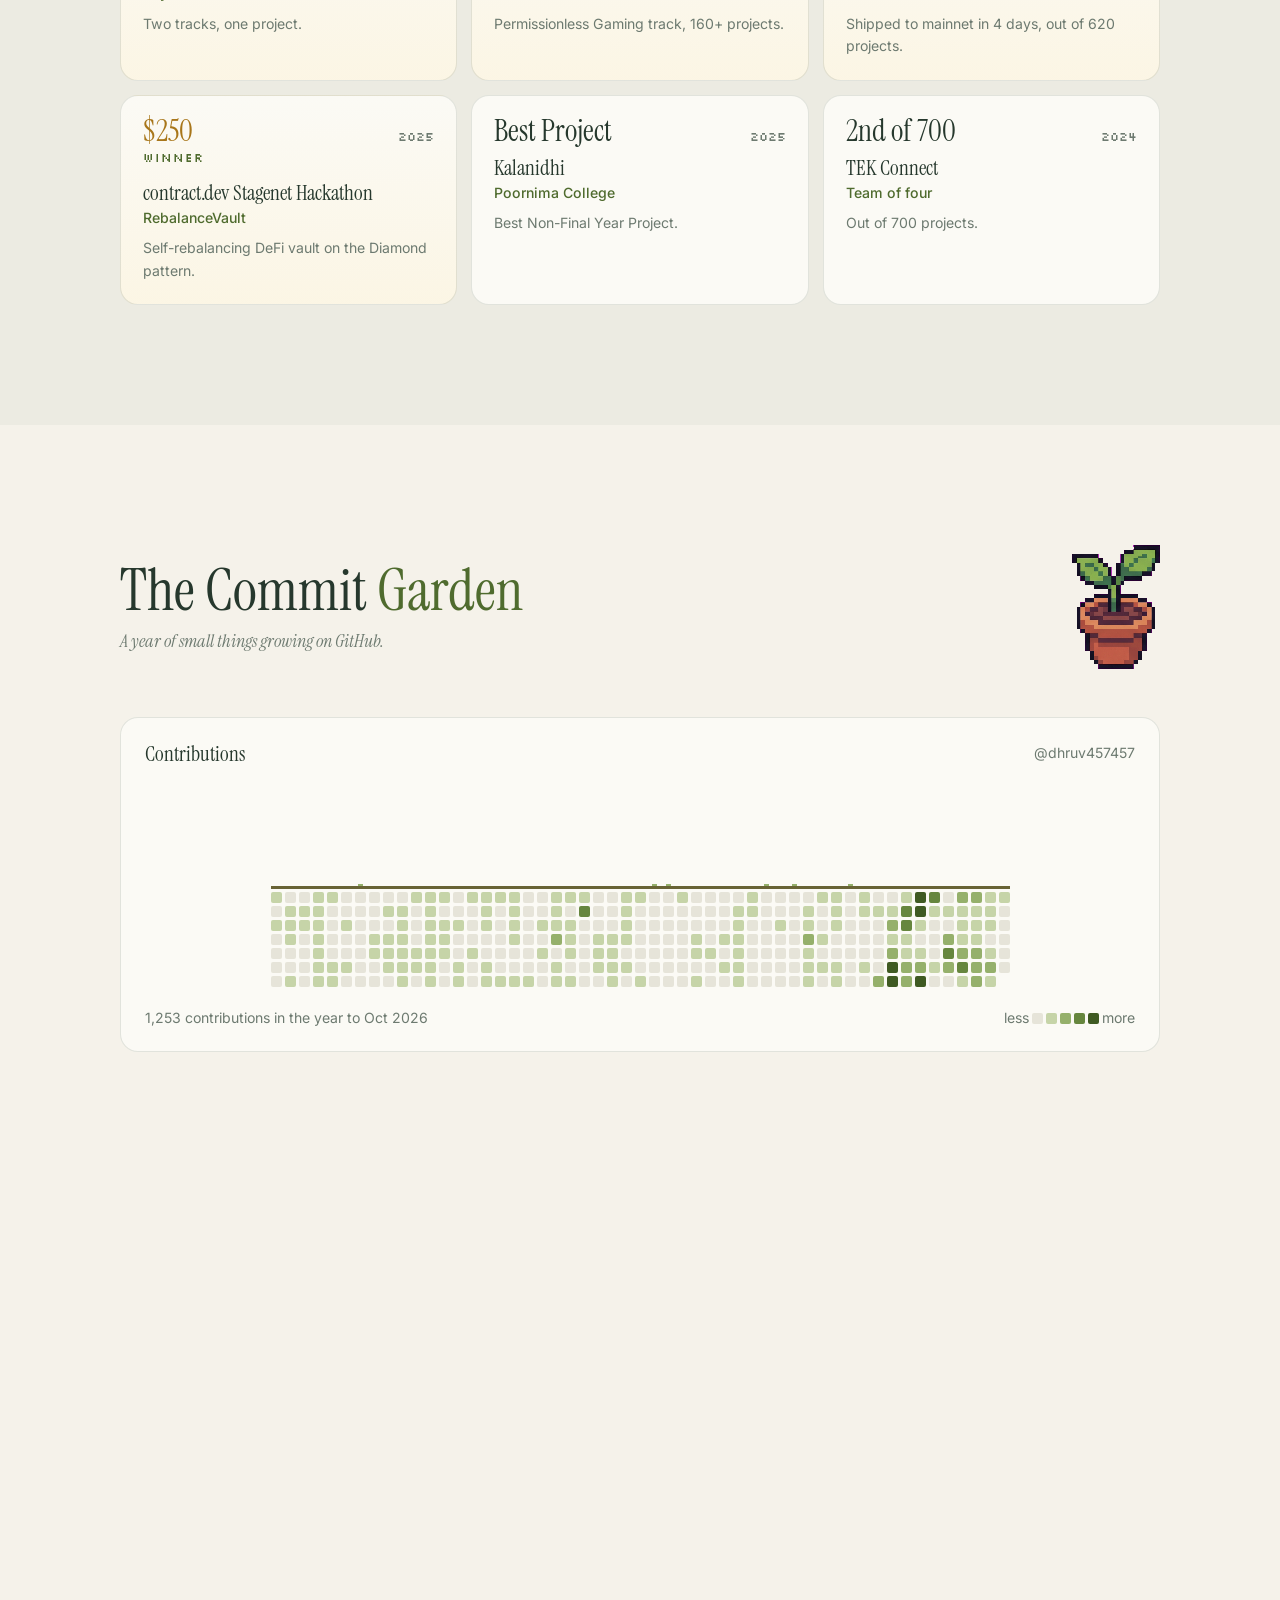
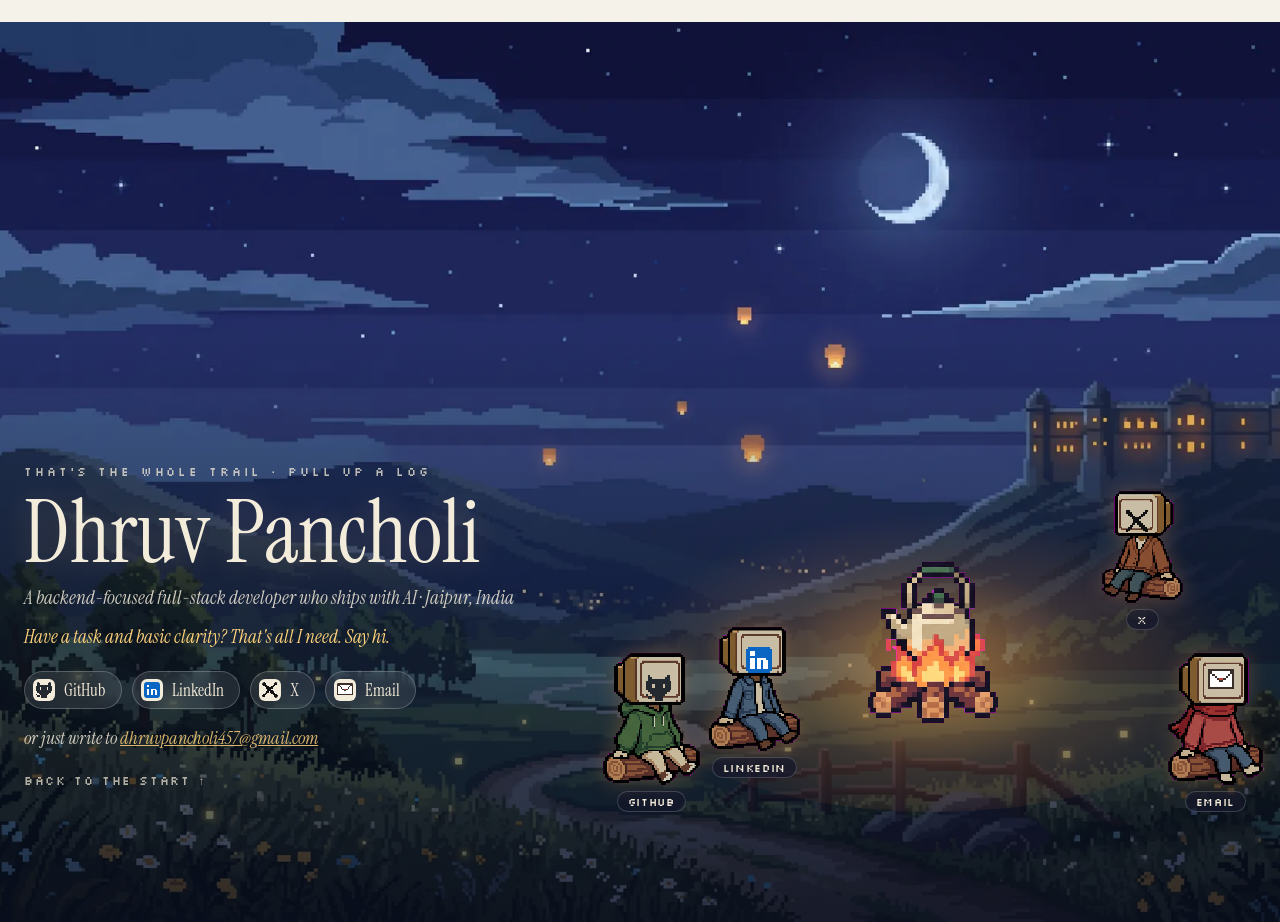
==== commit 2b179c34: "Add a portfolio link-preview card and fix the phone layout - New 1200x630 share card (og-card.jpg) a" ====
--- a/site/index.html
+++ b/site/index.html
@@ -3,7 +3,7 @@
 <head>
   <meta charset="utf-8">
   <meta name="viewport" content="width=device-width, initial-scale=1">
-  <title>Dhruv Pancholi · Full Stack Developer</title>
+  <title>Dhruv Pancholi · Portfolio</title>
   <meta name="description" content="Dhruv Pancholi, a backend-focused full-stack developer who ships with AI.">
   <meta name="theme-color" content="#f5f2ea">
   <link rel="icon" type="image/png" href="assets/favicon.png">
@@ -14,18 +14,20 @@
        If the domain changes, update og:url, og:image, twitter:image and the canonical link. -->
   <link rel="canonical" href="https://dhruvpanch0li.vercel.app/">
   <meta property="og:type" content="website">
+  <meta property="og:site_name" content="Dhruv Pancholi">
   <meta property="og:url" content="https://dhruvpanch0li.vercel.app/">
-  <meta property="og:title" content="Dhruv Pancholi · Full Stack Developer">
-  <meta property="og:description" content="Backend-focused, ships with AI, needs minimum hand-holding. 10+ hackathon wins.">
-  <meta property="og:image" content="https://dhruvpanch0li.vercel.app/assets/og.jpg">
+  <meta property="og:title" content="Dhruv Pancholi · Portfolio">
+  <meta property="og:description" content="Backend-focused full-stack developer. Founding engineer at deden.space, 11 projects shipped, 10+ hackathon wins.">
+  <meta property="og:image" content="https://dhruvpanch0li.vercel.app/assets/og-card.jpg">
   <meta property="og:image:width" content="1200">
   <meta property="og:image:height" content="630">
-  <meta property="og:image:alt" content="A pixel-art valley at sunset with a Jaipur hill fort">
+  <meta property="og:image:alt" content="Dhruv Pancholi's portfolio: backend-focused full-stack developer, drawn in pixel art with his AI crew">
   <meta name="twitter:card" content="summary_large_image">
   <meta name="twitter:site" content="@dhruvpanch0li">
-  <meta name="twitter:title" content="Dhruv Pancholi · Full Stack Developer">
-  <meta name="twitter:description" content="Backend-focused, ships with AI, needs minimum hand-holding. 10+ hackathon wins.">
-  <meta name="twitter:image" content="https://dhruvpanch0li.vercel.app/assets/og.jpg">
+  <meta name="twitter:title" content="Dhruv Pancholi · Portfolio">
+  <meta name="twitter:description" content="Backend-focused full-stack developer. Founding engineer at deden.space, 11 projects shipped, 10+ hackathon wins.">
+  <meta name="twitter:image" content="https://dhruvpanch0li.vercel.app/assets/og-card.jpg">
+  <meta name="twitter:image:alt" content="Dhruv Pancholi's portfolio: backend-focused full-stack developer, drawn in pixel art with his AI crew">
   <link rel="preconnect" href="https://fonts.googleapis.com">
   <link rel="preconnect" href="https://fonts.gstatic.com" crossorigin>
   <link rel="stylesheet" href="https://fonts.googleapis.com/css2?family=Instrument+Serif:ital@0;1&family=Inter:wght@400;500;600&family=Silkscreen&family=VT323&display=swap">
@@ -71,7 +73,13 @@
             <img class="pixel-icon" src="assets/icon-toolbox.png" alt="" width="96" height="96">
           </div>
           <div class="ws-window"><div class="projects" id="projects"></div></div>
-          <div class="ws-progress" aria-hidden="true"><span id="ws-count"></span><b class="ws-bar"><i id="ws-fill"></i></b><span class="ws-hint">scroll ↓ to slide</span></div>
+          <div class="ws-progress">
+            <button type="button" id="ws-prev" aria-label="Previous project">◀</button>
+            <span id="ws-count" aria-hidden="true"></span>
+            <b class="ws-bar" aria-hidden="true"><i id="ws-fill"></i></b>
+            <button type="button" id="ws-next" aria-label="Next project">▶</button>
+            <span class="ws-hint" aria-hidden="true"></span>
+          </div>
         </div>
       </div>
     </section>
--- a/site/style.css
+++ b/site/style.css
@@ -230,12 +230,21 @@
 
 /* ---------- Projects ---------- */
 /* the Workshop: a pinned stage, and one row of projects that slides along as you scroll */
+#workshop { overflow-x: clip; } /* the row runs edge to edge; clip (not hidden) so the stage can still pin */
 .ws-pin { position: relative; }
 .ws-stage { position: sticky; top: 3vh; }
 .ws-stage .section-head { margin-bottom: 20px; }
-.ws-window { overflow: hidden; margin: 0 -8px; padding: 6px 8px 12px; } /* room for the cards' offset shadows */
-.projects { display: flex; align-items: stretch; gap: 22px; width: max-content; will-change: transform; }
-.projects > .project { flex: none; width: min(400px, 80vw); }
+/* the row spans the whole screen, fading out at both edges; it starts and ends in line with the heading */
+.ws-window {
+  overflow: hidden;
+  width: 100vw;
+  margin-left: calc(50% - 50vw);
+  padding: 6px 0 14px; /* room for the cards' offset shadows */
+  -webkit-mask-image: linear-gradient(90deg, transparent, #000 56px, #000 calc(100% - 56px), transparent);
+  mask-image: linear-gradient(90deg, transparent, #000 56px, #000 calc(100% - 56px), transparent);
+}
+.projects { display: flex; align-items: stretch; gap: 22px; width: max-content; padding: 0 var(--lead, 24px); will-change: transform; }
+.projects > .project { flex: none; width: clamp(300px, 23vw, 430px); }
 .projects .thumb { width: 100%; } /* a button only shrink-wraps its content otherwise */
 .projects > .project.extra .window-bar { background: #2a2418; } /* side quests: a warmer bar */
 .side-quests {
@@ -260,7 +269,47 @@
 .ws-bar { flex: 1; max-width: 420px; height: 12px; padding: 2px; border: 2px solid var(--ink); border-radius: 3px; background: var(--bg); }
 .ws-bar i { display: block; height: 100%; width: 0; background: var(--accent); }
 .ws-hint { transition: opacity .4s; }
+.ws-progress button {
+  flex: none;
+  display: grid;
+  place-items: center;
+  width: 34px;
+  height: 28px;
+  border: 2px solid var(--ink);
+  border-radius: 4px;
+  background: var(--card);
+  color: var(--ink);
+  font: 400 .8rem var(--pixel);
+  box-shadow: 2px 2px 0 var(--ink);
+  cursor: pointer;
+  transition: transform .12s, box-shadow .12s, opacity .2s;
+}
+.ws-progress button:active { transform: translate(2px, 2px); box-shadow: 0 0 0 var(--ink); }
+.ws-progress button:disabled { opacity: .35; cursor: default; }
+/* phones and touch screens: a row you swipe, cards snapping into place, and no pinning */
+.ws-stage.swipe { position: static; }
+.ws-stage.swipe .ws-window {
+  overflow-x: auto;
+  scroll-snap-type: x mandatory;
+  scroll-padding-inline: var(--lead, 16px);
+  overscroll-behavior-x: contain;
+  scrollbar-width: none;
+}
+.ws-stage.swipe .ws-window::-webkit-scrollbar { display: none; }
+.ws-stage.swipe .projects { transform: none !important; }
+.ws-stage.swipe .projects > * { scroll-snap-align: start; }
+/* a sideways swipe over the row must never turn into the browser's back/forward gesture */
+html { overscroll-behavior-x: none; }
 .ws-stage.ended .ws-hint { opacity: 0; }
+/* a short laptop screen: drop the tagline and pin higher, so the progress bar clears the dock */
+@media (min-width: 760px) and (max-height: 820px) {
+  .ws-stage { top: 10px; }
+  .ws-stage .section-head p { display: none; }
+  .ws-stage .section-head { margin-bottom: 12px; }
+  .projects .thumb { aspect-ratio: 2 / 1; } /* flatter covers, so the row clears the dock */
+  .projects .project-body { padding-top: 14px; padding-bottom: 14px; }
+  .projects .project-head { margin-bottom: 8px; }
+}
 /* a card with no capture yet: its icon on a dark screen */
 .thumb .screen { display: grid; place-content: center; justify-items: center; gap: 10px; width: 100%; aspect-ratio: 16 / 9; background: radial-gradient(circle at 50% 40%, #2c3446, #161a24 70%); color: #c9cfdb; font: 400 1.4rem "VT323", var(--pixel), monospace; }
 .thumb .screen svg { width: 72px; height: 72px; }
@@ -372,6 +421,7 @@
   overflow: visible;
 }
 .pm.project { max-height: calc(100vh - 28px); overflow: auto; background: var(--card); cursor: auto; }
+.pm.project > * { flex-shrink: 0; } /* a long write-up scrolls; it never squashes the video */
 .pm.project:hover { transform: none; box-shadow: inset 0 0 0 3px var(--card), inset 0 0 0 5px color-mix(in srgb, var(--ink) 18%, transparent), 5px 5px 0 color-mix(in srgb, var(--ink) 16%, transparent); }
 .pm .window-bar form { margin: 0 0 0 6px; }
 .pm-x { padding: 1px 7px; border: 2px solid #3a4256; border-radius: 4px; background: none; color: #c9cfdb; font: 400 1.05rem/1 "VT323", var(--pixel), monospace; cursor: pointer; }
@@ -432,6 +482,8 @@
   transition: transform .15s, box-shadow .15s;
 }
 .project .actions .btn.ghost { background: var(--card); color: var(--ink); }
+.projects .actions { gap: 8px; }
+.projects .actions .btn { padding: 6px 11px 5px; font-size: 1.2rem; } /* three buttons fit one row on a narrow card */
 .project .actions .btn:hover { transform: translate(-1px, -1px); box-shadow: 4px 4px 0 var(--ink); }
 .project .actions .btn:active { transform: translate(3px, 3px); box-shadow: 0 0 0 var(--ink); }
 .btn {
@@ -450,7 +502,7 @@
 .btn:hover { transform: translateY(-1px); }
 
 /* ---------- Journey: pinned, scroll moves through the stops ---------- */
-.jr { position: relative; height: calc(var(--n, 3) * 75vh + 60vh); } /* each stop gets most of a screen of scrolling */
+.jr { position: relative; height: calc(var(--n, 3) * 55vh + 45vh); } /* each stop gets about half a screen of scrolling */
 .jr-sticky {
   position: sticky;
   top: clamp(64px, 10vh, 112px);
@@ -639,7 +691,7 @@
 
 /* ---------- The trail: a lantern walks it as you scroll, and finds me at the end ---------- */
 /* the trail pins in the middle of the screen for a stretch of scrolling, one stop at a time */
-.trail-pin { position: relative; height: calc(5 * 32vh + 70vh); margin-bottom: 280px; } /* the bottom margin is room for the crew strip */
+.trail-pin { position: relative; height: calc(5 * 24vh + 50vh); margin-bottom: 280px; } /* the bottom margin is room for the crew strip */
 .walk { position: sticky; top: 34vh; }
 .walk-path { position: relative; z-index: 1; padding-top: 6px; }
 .trail-fx { position: absolute; left: 0; top: 0; pointer-events: none; }
@@ -686,6 +738,8 @@
 }
 .workflow b { display: block; font: 400 1.35rem/1.1 var(--serif); }
 .workflow li.lit .node { animation: stomp .3s ease-out 1; } /* a little squash when he lands on it */
+.stop-detail { display: none; }
+@keyframes stop-in { from { opacity: 0; transform: translateY(-4px); } }
 @keyframes stomp { 40% { transform: scaleY(.86) translateY(3px); } }
 
 /* ---------- Inventory: every skill on show, one pouch per group ---------- */
@@ -773,7 +827,7 @@
 .garden { padding: 22px 24px; }
 /* pinned while he waters the whole bed. The extra scroll his walk takes has to be content, not padding:
    a sticky card can't move into its container's padding, so with padding it never pins. */
-.garden-pin::after { content: ""; display: block; height: 75vh; }
+.garden-pin::after { content: ""; display: block; height: 50vh; }
 .garden-pin > .garden { position: sticky; top: 26vh; } /* roughly the middle of the screen */
 .garden-top, .garden-foot { display: flex; justify-content: space-between; align-items: center; gap: 12px; font-size: .88rem; }
 .garden-top span { font: 400 1.3rem var(--serif); }
@@ -1063,12 +1117,13 @@
 /* ---------- Phone ---------- */
 @media (max-width: 760px) {
   .section { padding: 84px 20px; }
-  .section-head, .section-head.flip { flex-direction: column-reverse; align-items: flex-start; text-align: left; gap: 14px; }
-  .pixel-icon { width: 64px; }
+  /* the icon sits beside the title, not on a row of its own */
+  .section-head, .section-head.flip { flex-direction: row-reverse; justify-content: flex-end; align-items: center; text-align: left; gap: 12px; }
+  .pixel-icon { width: 52px; }
   /* the whole pinned stage has to fit above the dock: a short heading, two chips, smaller buttons */
   .ws-stage .section-head { margin-bottom: 10px; }
   .ws-stage .section-head p, .ws-stage .section-head .pixel-icon { display: none; }
-  .ws-hint { display: none; }
+  .ws-window { -webkit-mask-image: linear-gradient(90deg, transparent, #000 20px, #000 calc(100% - 20px), transparent); mask-image: linear-gradient(90deg, transparent, #000 20px, #000 calc(100% - 20px), transparent); }
   .projects .project-body { padding: 14px 16px 16px; }
   .projects .chips li:nth-child(n + 3) { display: none; }
   .projects .project h3 { font-size: 1.7rem; }
@@ -1082,10 +1137,15 @@
   .trail-fill { inset: 0 0 auto 0; width: auto; height: 0; }
   .workflow { grid-template-columns: 1fr; gap: 18px; }
   .workflow li { display: grid; grid-template-columns: 52px 1fr; column-gap: 20px; align-items: center; text-align: left; padding: 0; }
-  .workflow .node { margin: 0; }
+  .workflow .node { margin: 0; grid-row: 1 / span 2; }
+  .workflow li.now .stop-detail { display: block; grid-column: 2; margin-top: 4px; font: italic 1rem/1.35 var(--serif); color: var(--muted); animation: stop-in .35s ease-out; }
   .loot { grid-template-columns: 1fr; }
   .loot-side { grid-template-columns: 1fr 1fr; }
-  .trophies { grid-template-columns: 1fr; }
+  /* the trophies become one row you swipe, the next card peeking in from the right */
+  .trophies { display: flex; gap: 12px; margin: 0 -20px; padding: 4px 20px 16px; overflow-x: auto; scroll-snap-type: x mandatory; scroll-padding-inline: 20px; overscroll-behavior-x: contain; scrollbar-width: none; }
+  .trophies::-webkit-scrollbar { display: none; }
+  .trophy { flex: none; width: 78vw; max-width: 320px; scroll-snap-align: start; }
+  .trophies .reveal { transition-delay: 0s !important; } /* a card swiped in shows at once */
   .bag { grid-template-columns: 1fr; }
   /* hero cards stack: icon on the left */
   .trails { grid-template-columns: 1fr; gap: 10px; }
@@ -1098,14 +1158,14 @@
   .stage figcaption { font-size: 1rem; padding: 0 10px; }
   /* footer: the words, then the campfire, then the dock */
   .footer { grid-template-columns: 1fr; padding: 64px 20px 100px; align-content: end; }
-  .trail-pin { height: calc(5 * 30vh + 80vh); margin-bottom: 250px; }
+  .trail-pin { height: calc(5 * 24vh + 60vh); margin-bottom: 250px; }
   .walk { top: 14vh; }
   .trail strong { font-size: 1.35rem; }
   .trail small { display: none; }
   .dock a { padding: 6px 9px; font-size: .95rem; }
   .dock a[data-sec="home"], .dock a[data-sec="journey"] { display: none; }
   /* journey: stops become a row of tabs above the pinned panel */
-  .jr { height: calc(var(--n, 3) * 60vh + 80vh); }
+  .jr { height: calc(var(--n, 3) * 50vh + 60vh); }
   .jr-sticky { top: 14px; grid-template-columns: 1fr; gap: 10px; }
   /* tabs, then the team scene, then the job: all of it has to fit above the dock while pinned */
   .jr-side { order: -2; }
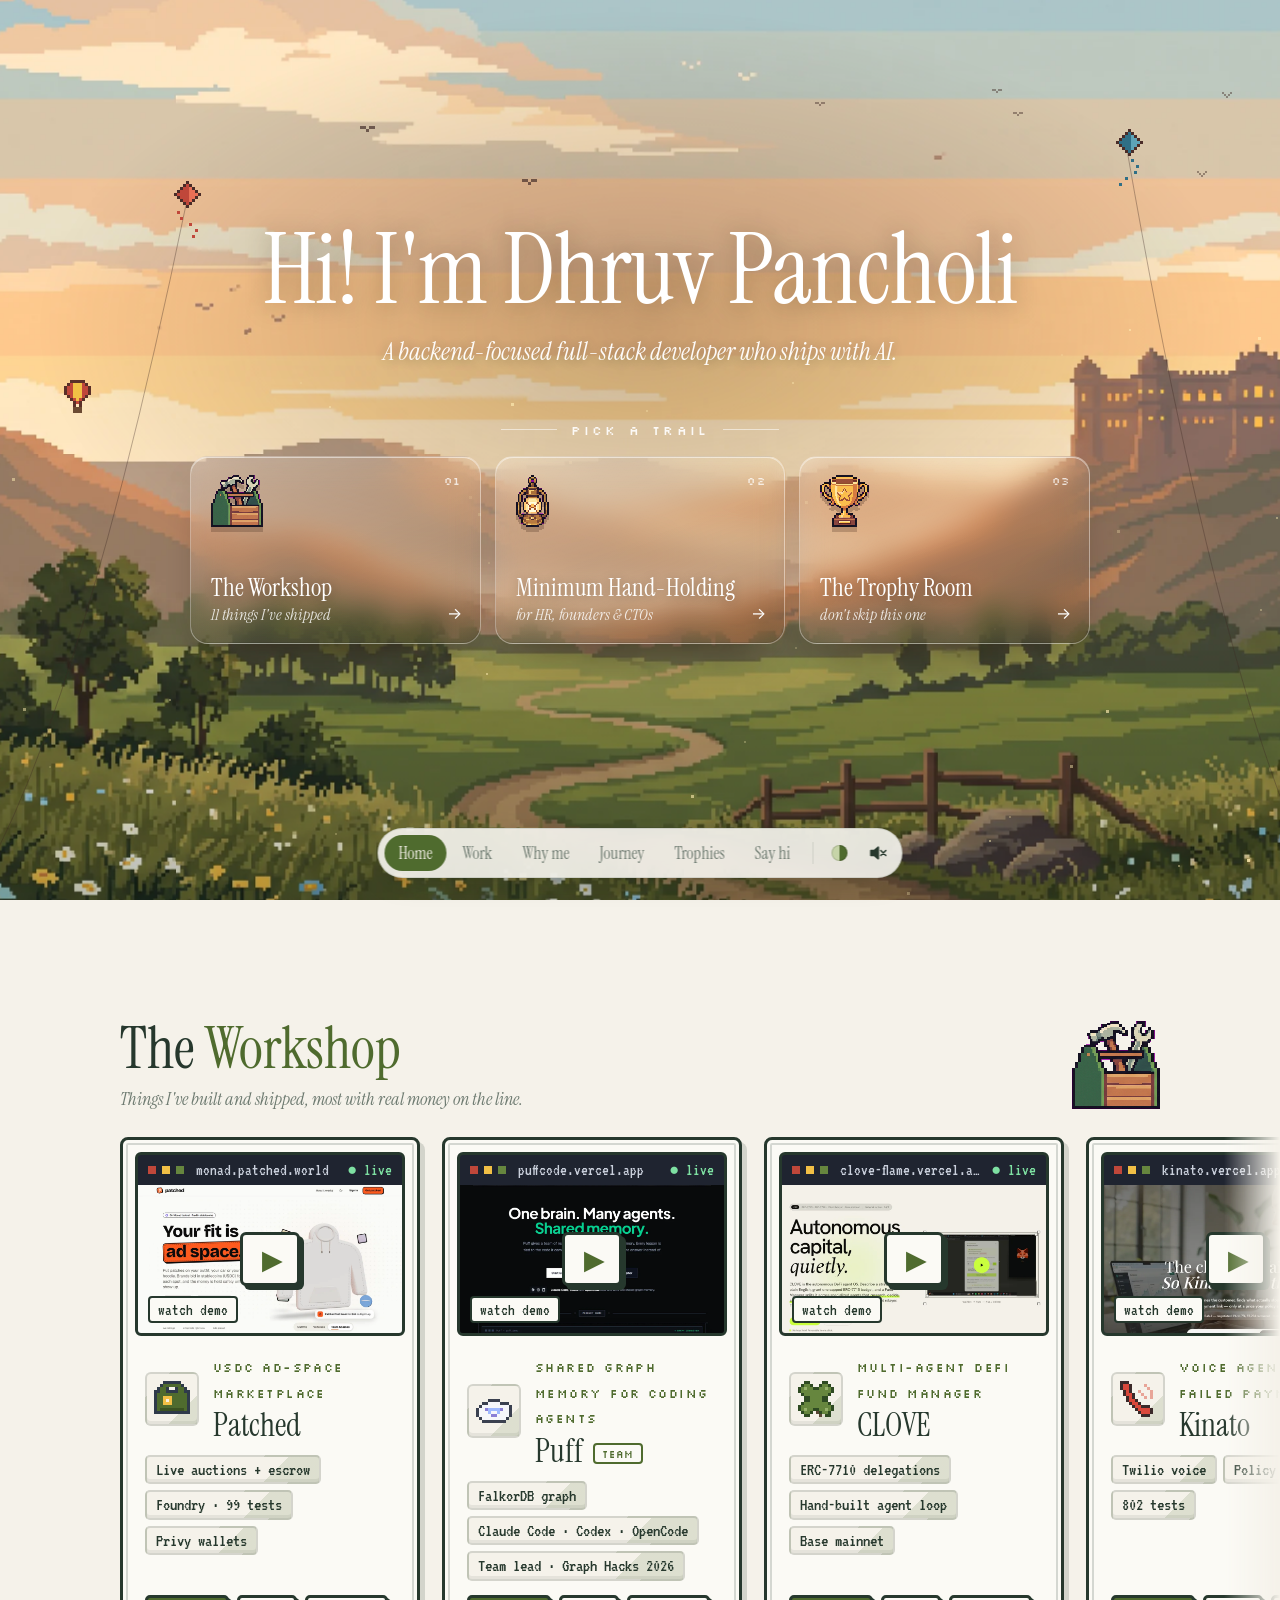
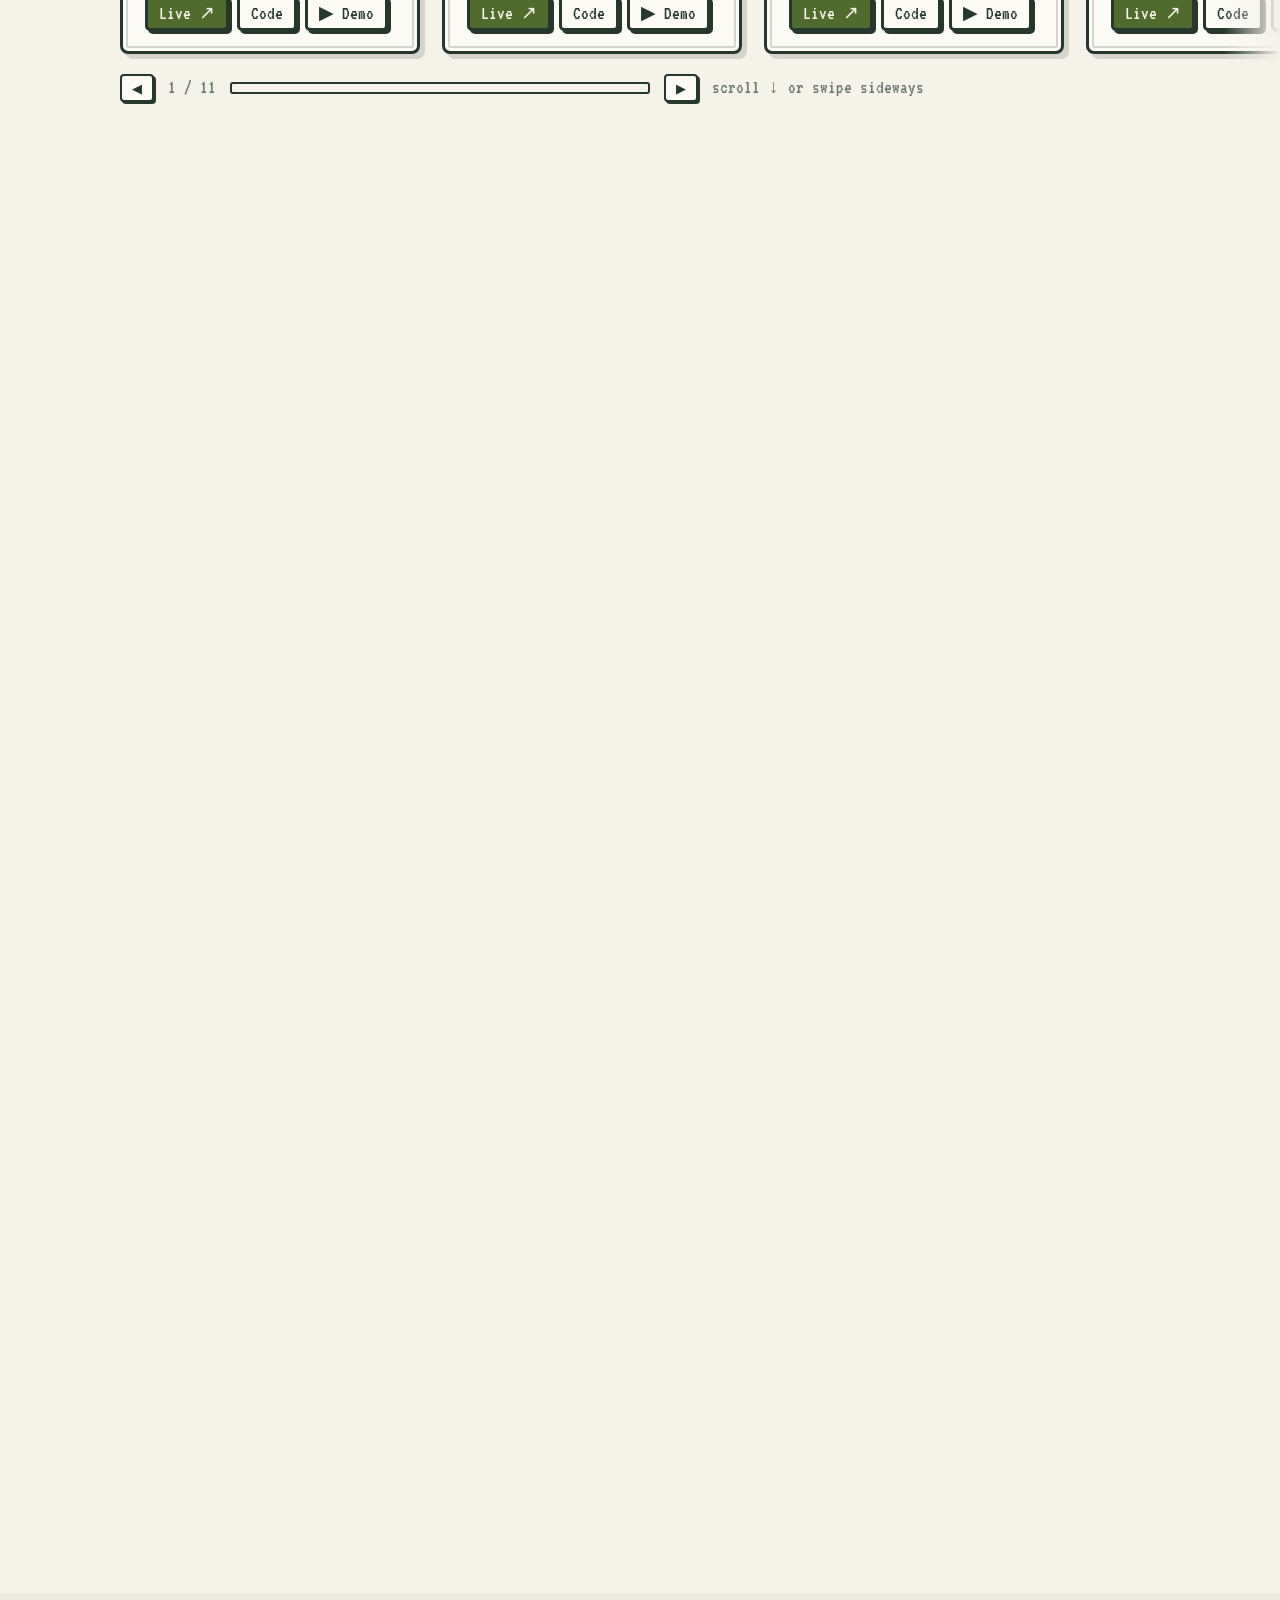
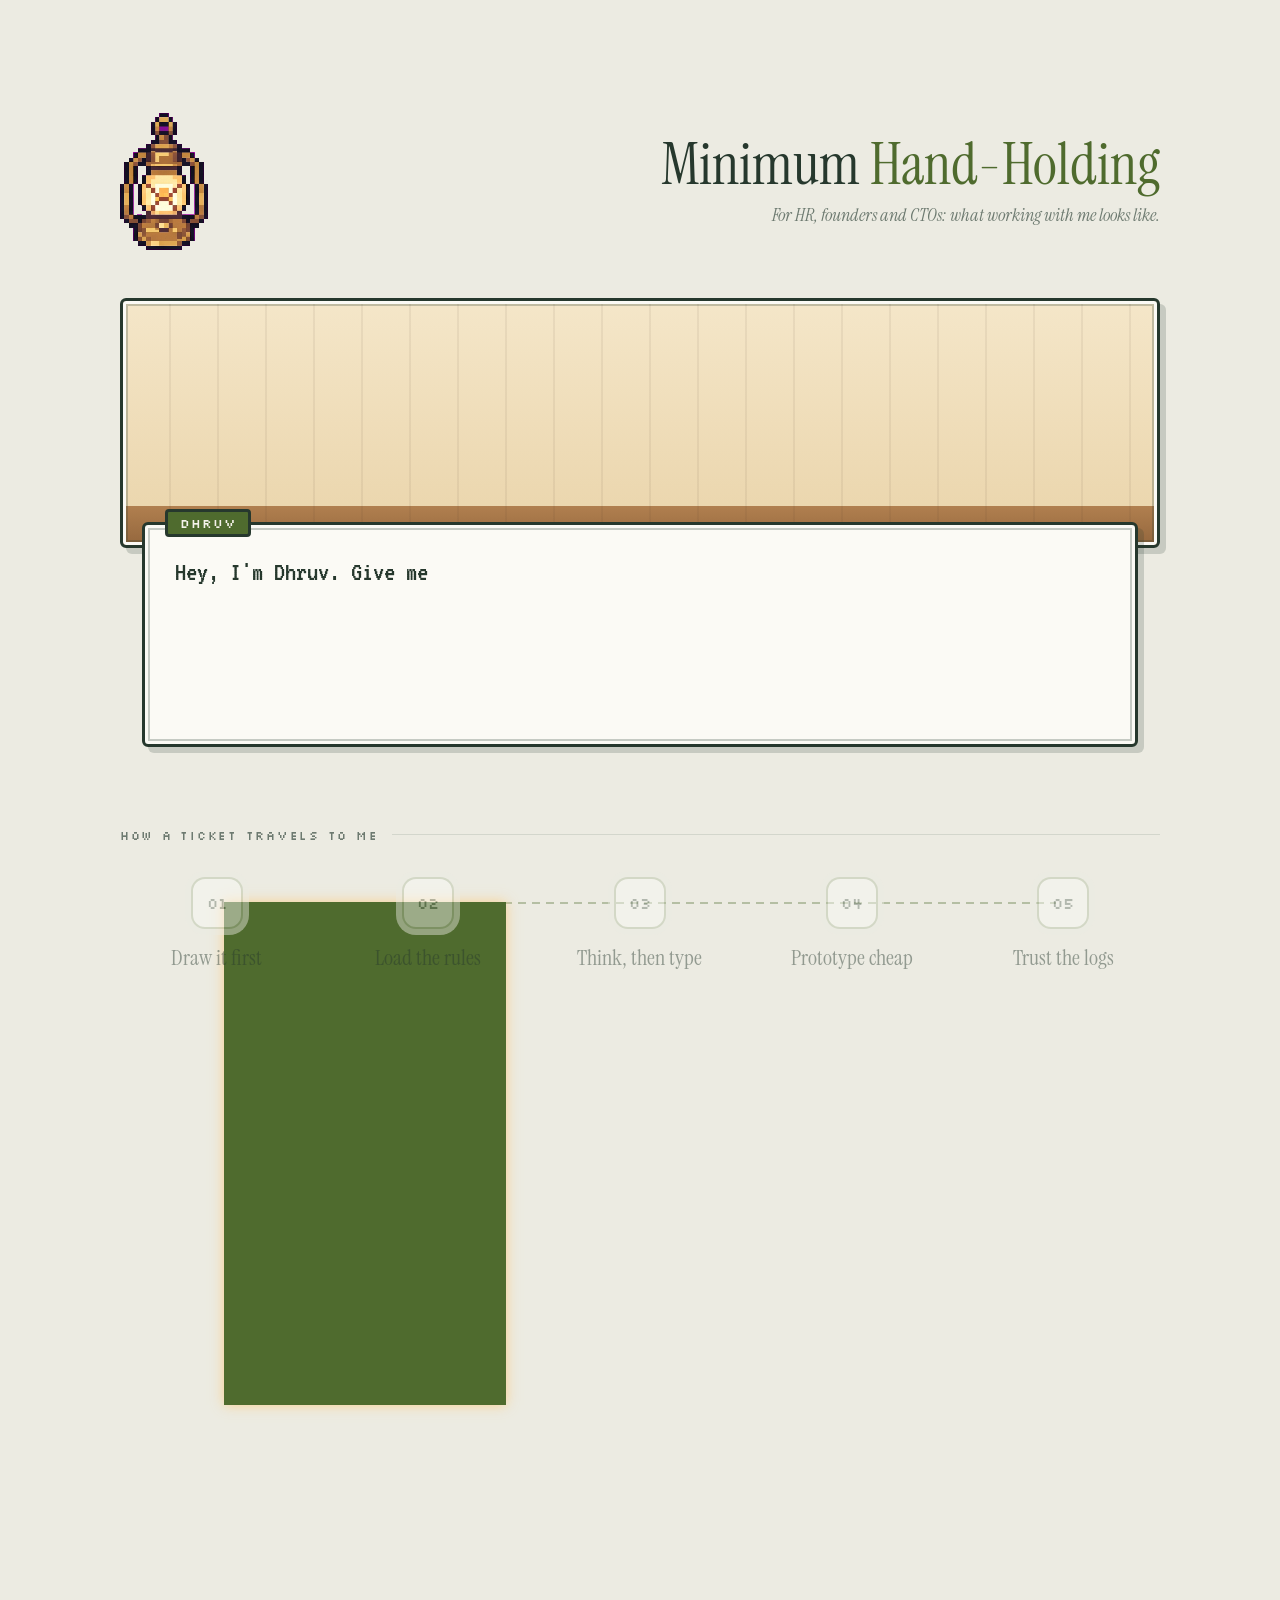
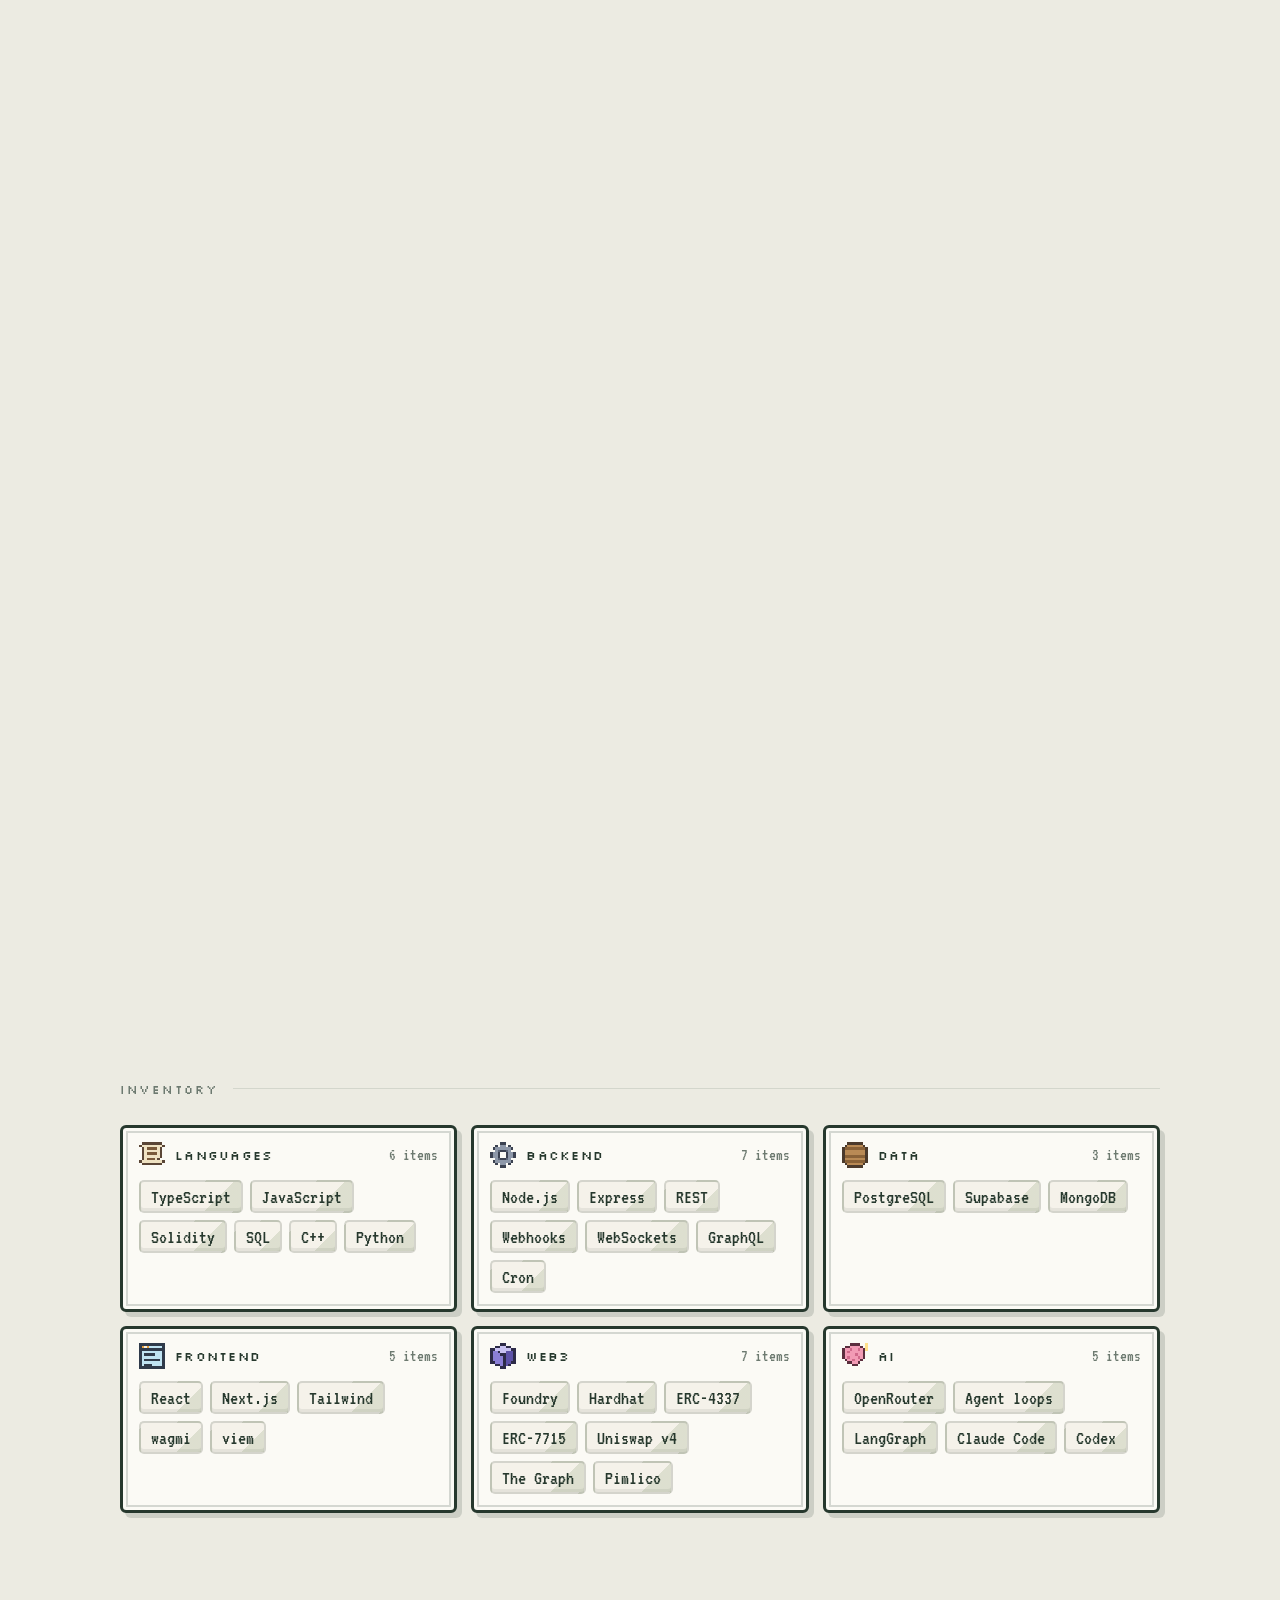
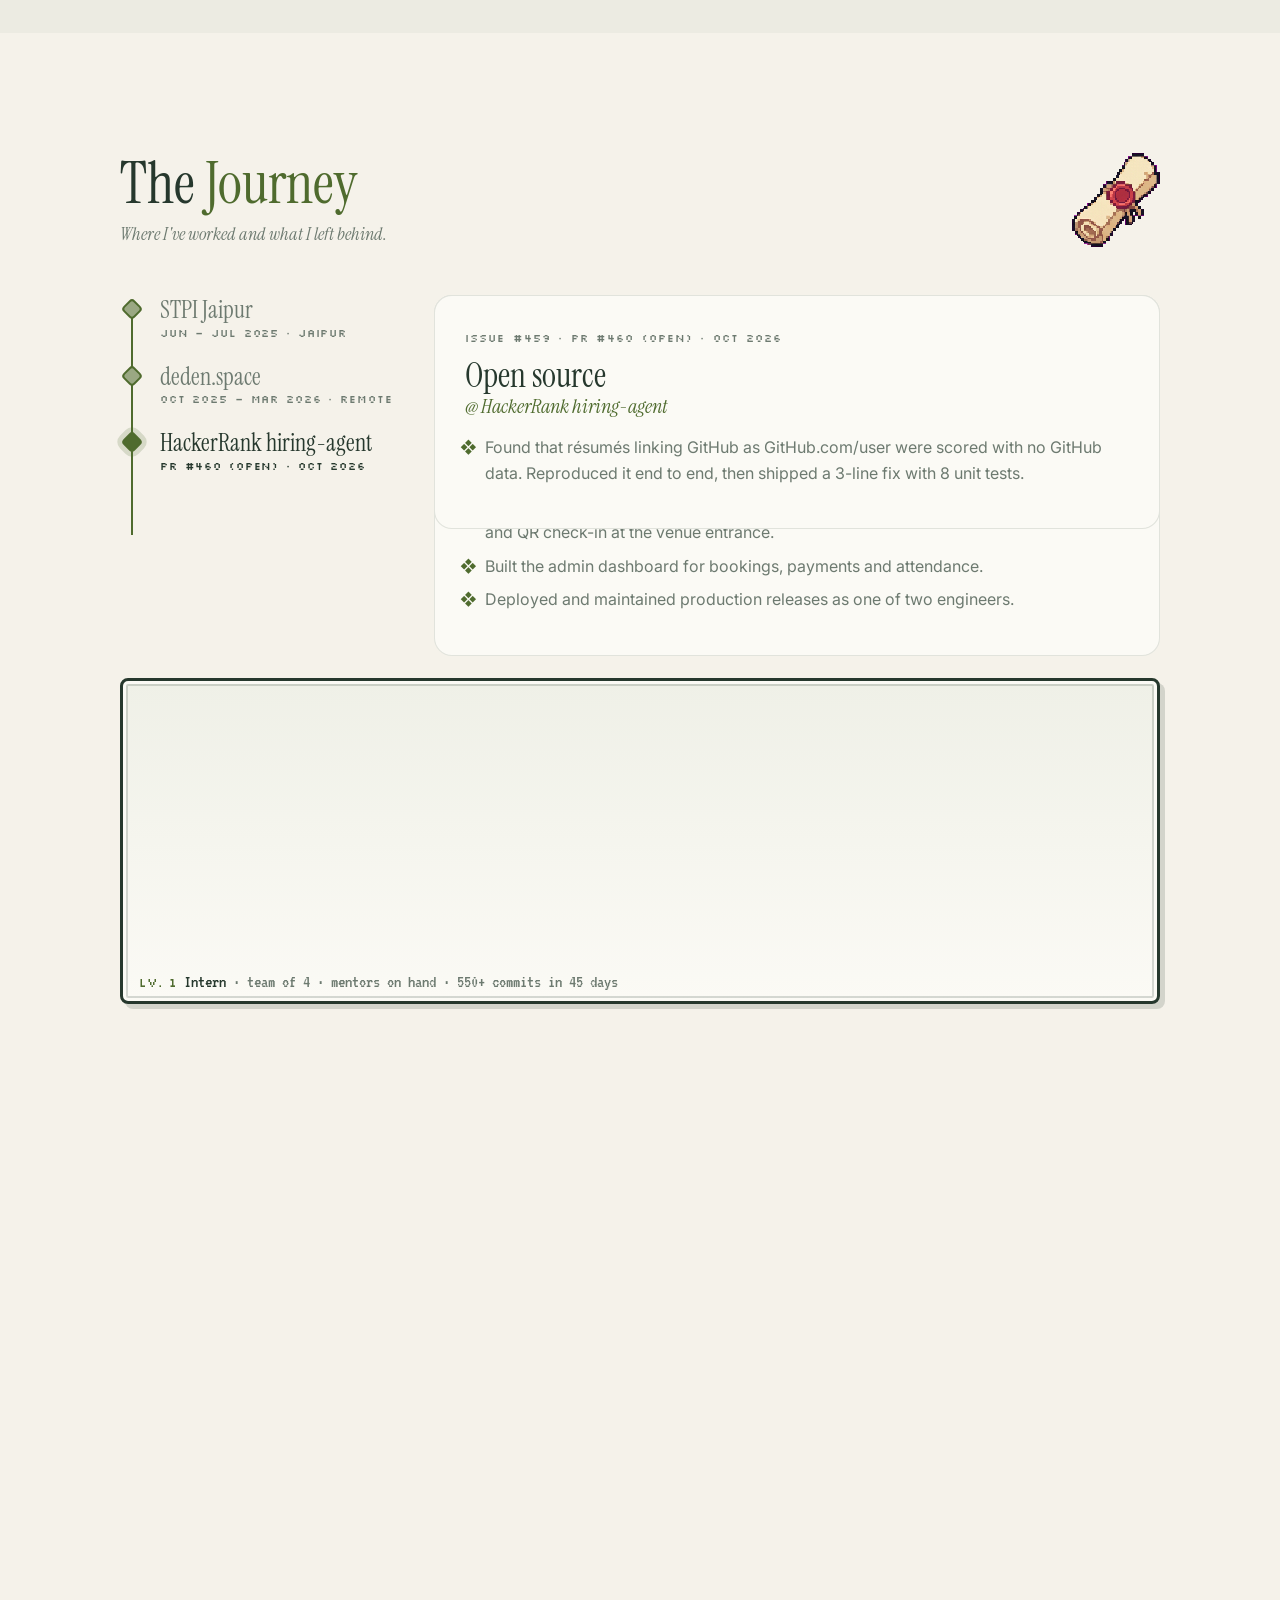
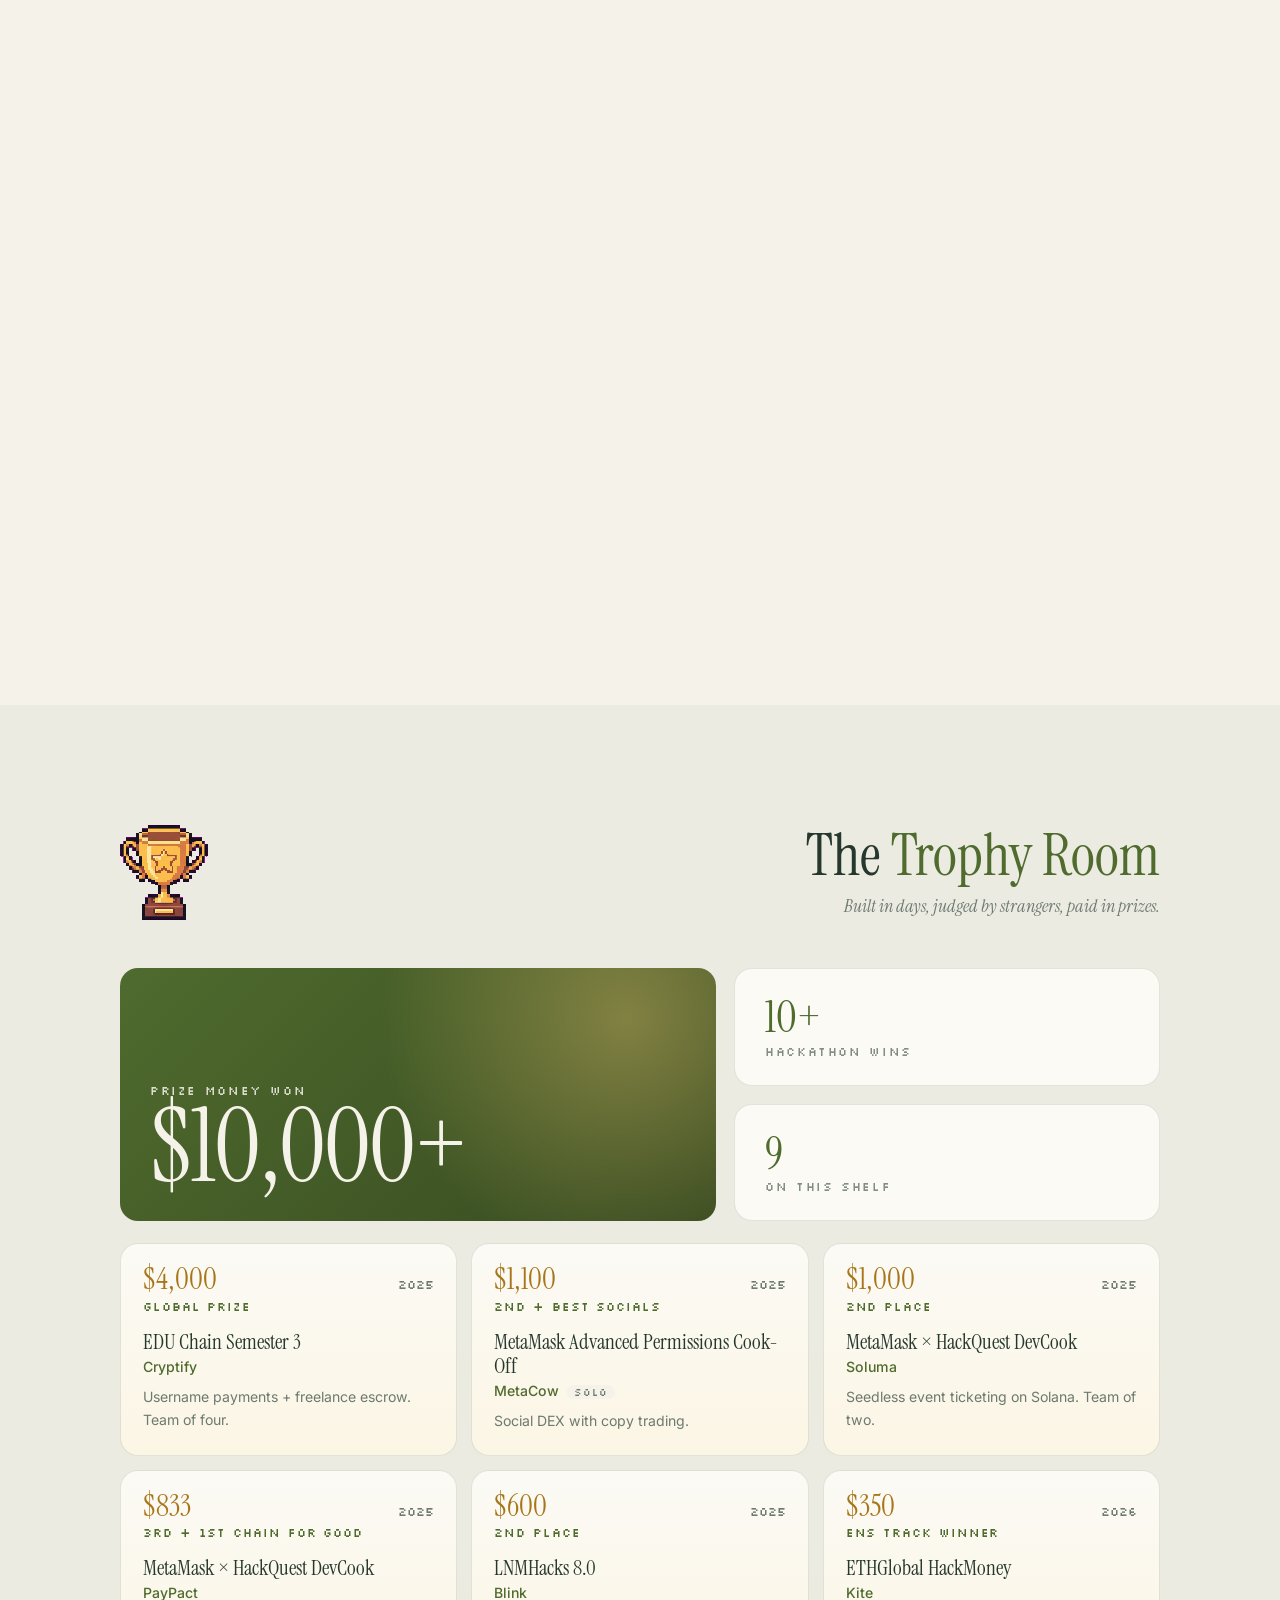
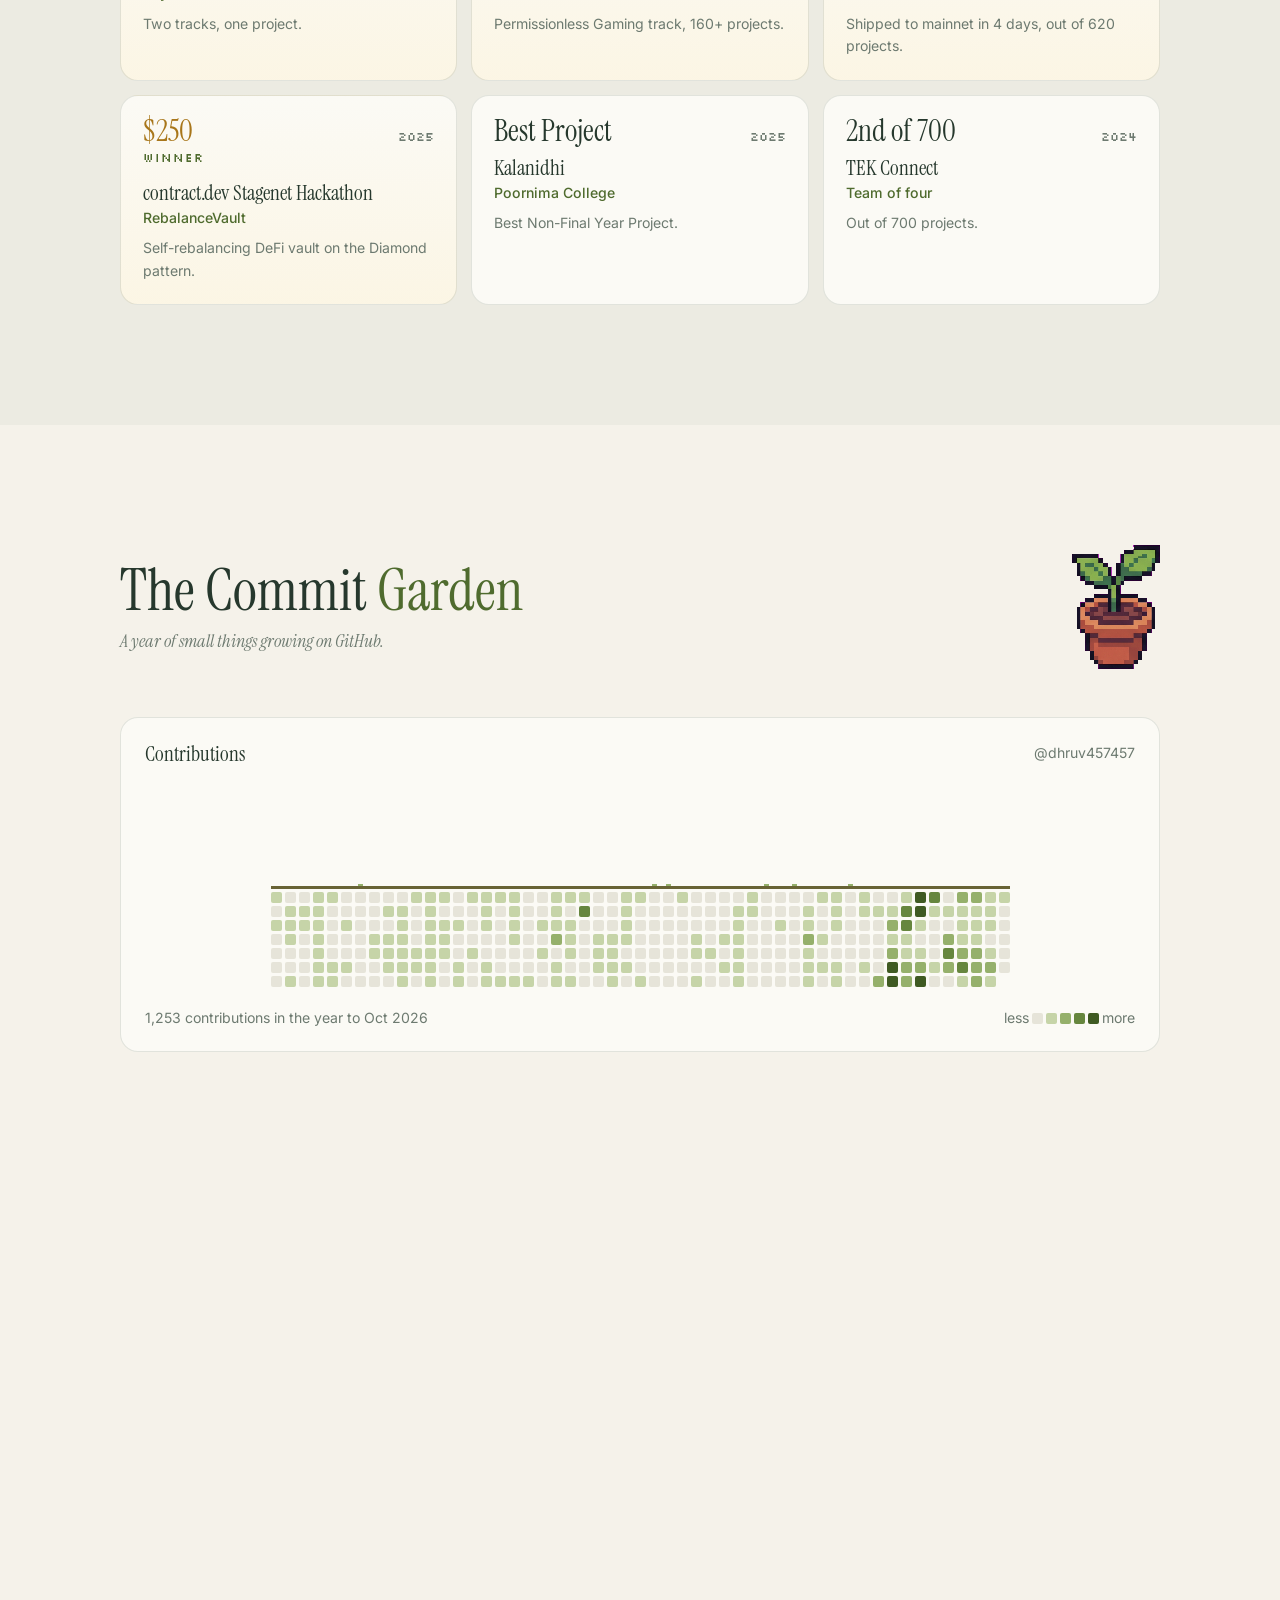
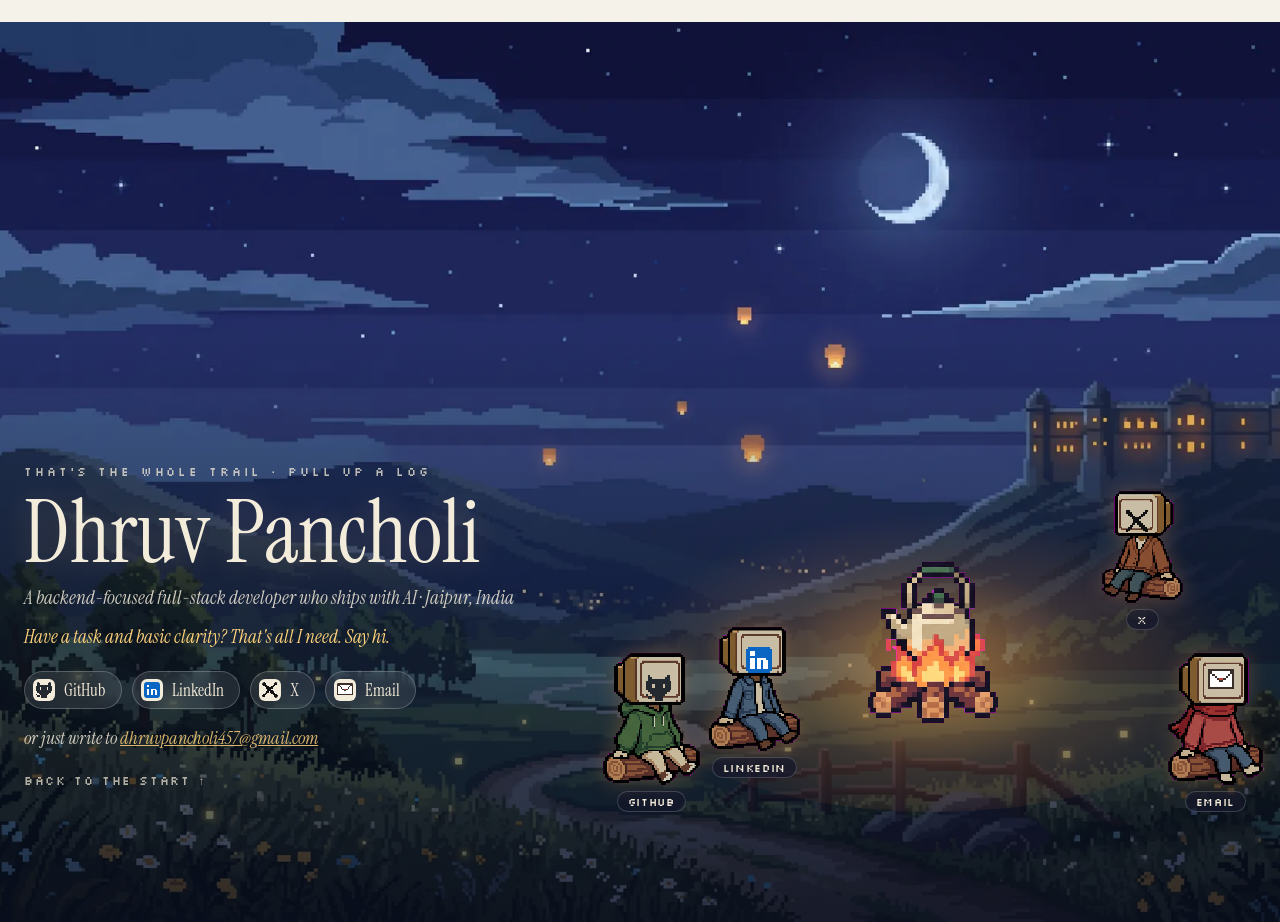
==== commit f8880bd0: "Help search engines find the portfolio for "Dhruv Pancholi" - Full name in the hero heading, written" ====
--- a/site/index.html
+++ b/site/index.html
@@ -4,16 +4,23 @@
   <meta charset="utf-8">
   <meta name="viewport" content="width=device-width, initial-scale=1">
   <title>Dhruv Pancholi · Portfolio</title>
-  <meta name="description" content="Dhruv Pancholi, a backend-focused full-stack developer who ships with AI.">
+  <meta name="description" content="Dhruv Pancholi, a backend-focused full-stack developer in Jaipur, India. Founding engineer at deden.space, 11 projects shipped, 10+ hackathon wins.">
+  <meta name="author" content="Dhruv Pancholi">
+  <meta name="robots" content="index, follow, max-image-preview:large">
   <meta name="theme-color" content="#f5f2ea">
   <link rel="icon" type="image/png" href="assets/favicon.png">
+  <link rel="icon" type="image/png" sizes="192x192" href="assets/favicon-192.png"> <!-- Google's results want a multiple of 48px -->
   <link rel="apple-touch-icon" href="assets/apple-touch-icon.png">
 
   <!-- Link previews (LinkedIn, X, WhatsApp, Slack).
        Image and page URLs are full addresses: LinkedIn and X ignore relative paths.
        If the domain changes, update og:url, og:image, twitter:image and the canonical link. -->
   <link rel="canonical" href="https://dhruvpanch0li.vercel.app/">
-  <meta property="og:type" content="website">
+  <meta property="og:type" content="profile">
+  <meta property="profile:first_name" content="Dhruv">
+  <meta property="profile:last_name" content="Pancholi">
+  <meta property="profile:username" content="dhruv457457">
+  <meta property="og:locale" content="en_IN">
   <meta property="og:site_name" content="Dhruv Pancholi">
   <meta property="og:url" content="https://dhruvpanch0li.vercel.app/">
   <meta property="og:title" content="Dhruv Pancholi · Portfolio">
@@ -28,6 +35,51 @@
   <meta name="twitter:description" content="Backend-focused full-stack developer. Founding engineer at deden.space, 11 projects shipped, 10+ hackathon wins.">
   <meta name="twitter:image" content="https://dhruvpanch0li.vercel.app/assets/og-card.jpg">
   <meta name="twitter:image:alt" content="Dhruv Pancholi's portfolio: backend-focused full-stack developer, drawn in pixel art with his AI crew">
+  <!-- the same person on other sites, so search engines tie them together -->
+  <link rel="me" href="https://github.com/dhruv457457">
+  <link rel="me" href="https://www.linkedin.com/in/dhruv-pancholi">
+  <link rel="me" href="https://x.com/dhruvpanch0li">
+
+  <!-- Search engines: who this page is about. Keep the links in step with "links" in data.js. -->
+  <script type="application/ld+json">
+  {
+    "@context": "https://schema.org",
+    "@graph": [
+      {
+        "@type": "WebSite",
+        "@id": "https://dhruvpanch0li.vercel.app/#website",
+        "url": "https://dhruvpanch0li.vercel.app/",
+        "name": "Dhruv Pancholi",
+        "alternateName": ["Dhruv Pancholi Portfolio", "dhruvpanch0li"],
+        "inLanguage": "en"
+      },
+      {
+        "@type": "ProfilePage",
+        "@id": "https://dhruvpanch0li.vercel.app/#page",
+        "url": "https://dhruvpanch0li.vercel.app/",
+        "name": "Dhruv Pancholi · Portfolio",
+        "isPartOf": { "@id": "https://dhruvpanch0li.vercel.app/#website" },
+        "mainEntity": { "@id": "https://dhruvpanch0li.vercel.app/#dhruv" },
+        "dateModified": "2026-10-25"
+      },
+      {
+        "@type": "Person",
+        "@id": "https://dhruvpanch0li.vercel.app/#dhruv",
+        "name": "Dhruv Pancholi",
+        "givenName": "Dhruv",
+        "familyName": "Pancholi",
+        "alternateName": ["dhruv457457", "dhruvpanch0li"],
+        "url": "https://dhruvpanch0li.vercel.app/",
+        "image": "https://dhruvpanch0li.vercel.app/assets/dhruv.png",
+        "jobTitle": "Backend-focused full-stack developer",
+        "description": "Dhruv Pancholi, a backend-focused full-stack developer in Jaipur, India. Founding engineer at deden.space, 11 projects shipped, 10+ hackathon wins.",
+        "address": { "@type": "PostalAddress", "addressLocality": "Jaipur", "addressRegion": "Rajasthan", "addressCountry": "IN" },
+        "knowsAbout": ["Backend development", "Full-stack web development", "Node.js", "TypeScript", "PostgreSQL", "Solidity", "Smart contracts", "AI agents"],
+        "sameAs": ["https://github.com/dhruv457457", "https://www.linkedin.com/in/dhruv-pancholi", "https://x.com/dhruvpanch0li"]
+      }
+    ]
+  }
+  </script>
   <link rel="preconnect" href="https://fonts.googleapis.com">
   <link rel="preconnect" href="https://fonts.gstatic.com" crossorigin>
   <link rel="stylesheet" href="https://fonts.googleapis.com/css2?family=Instrument+Serif:ital@0;1&family=Inter:wght@400;500;600&family=Silkscreen&family=VT323&display=swap">
@@ -42,8 +94,8 @@
     <div class="hero-art" id="hero-art"></div>
     <canvas class="pollen" id="pollen" aria-hidden="true"></canvas>
     <div class="hero-inner">
-      <h1 class="hero-title">Hi! I'm <span id="hero-name"></span></h1>
-      <p class="hero-sub" id="hero-sub"></p>
+      <h1 class="hero-title">Hi! I'm <span id="hero-name">Dhruv Pancholi</span></h1>
+      <p class="hero-sub" id="hero-sub">A backend-focused full-stack developer who ships with AI.</p>
       <p class="trail-label"><span></span>pick a trail<span></span></p>
       <nav class="trails" aria-label="Sections">
         <a class="trail" href="#workshop">
